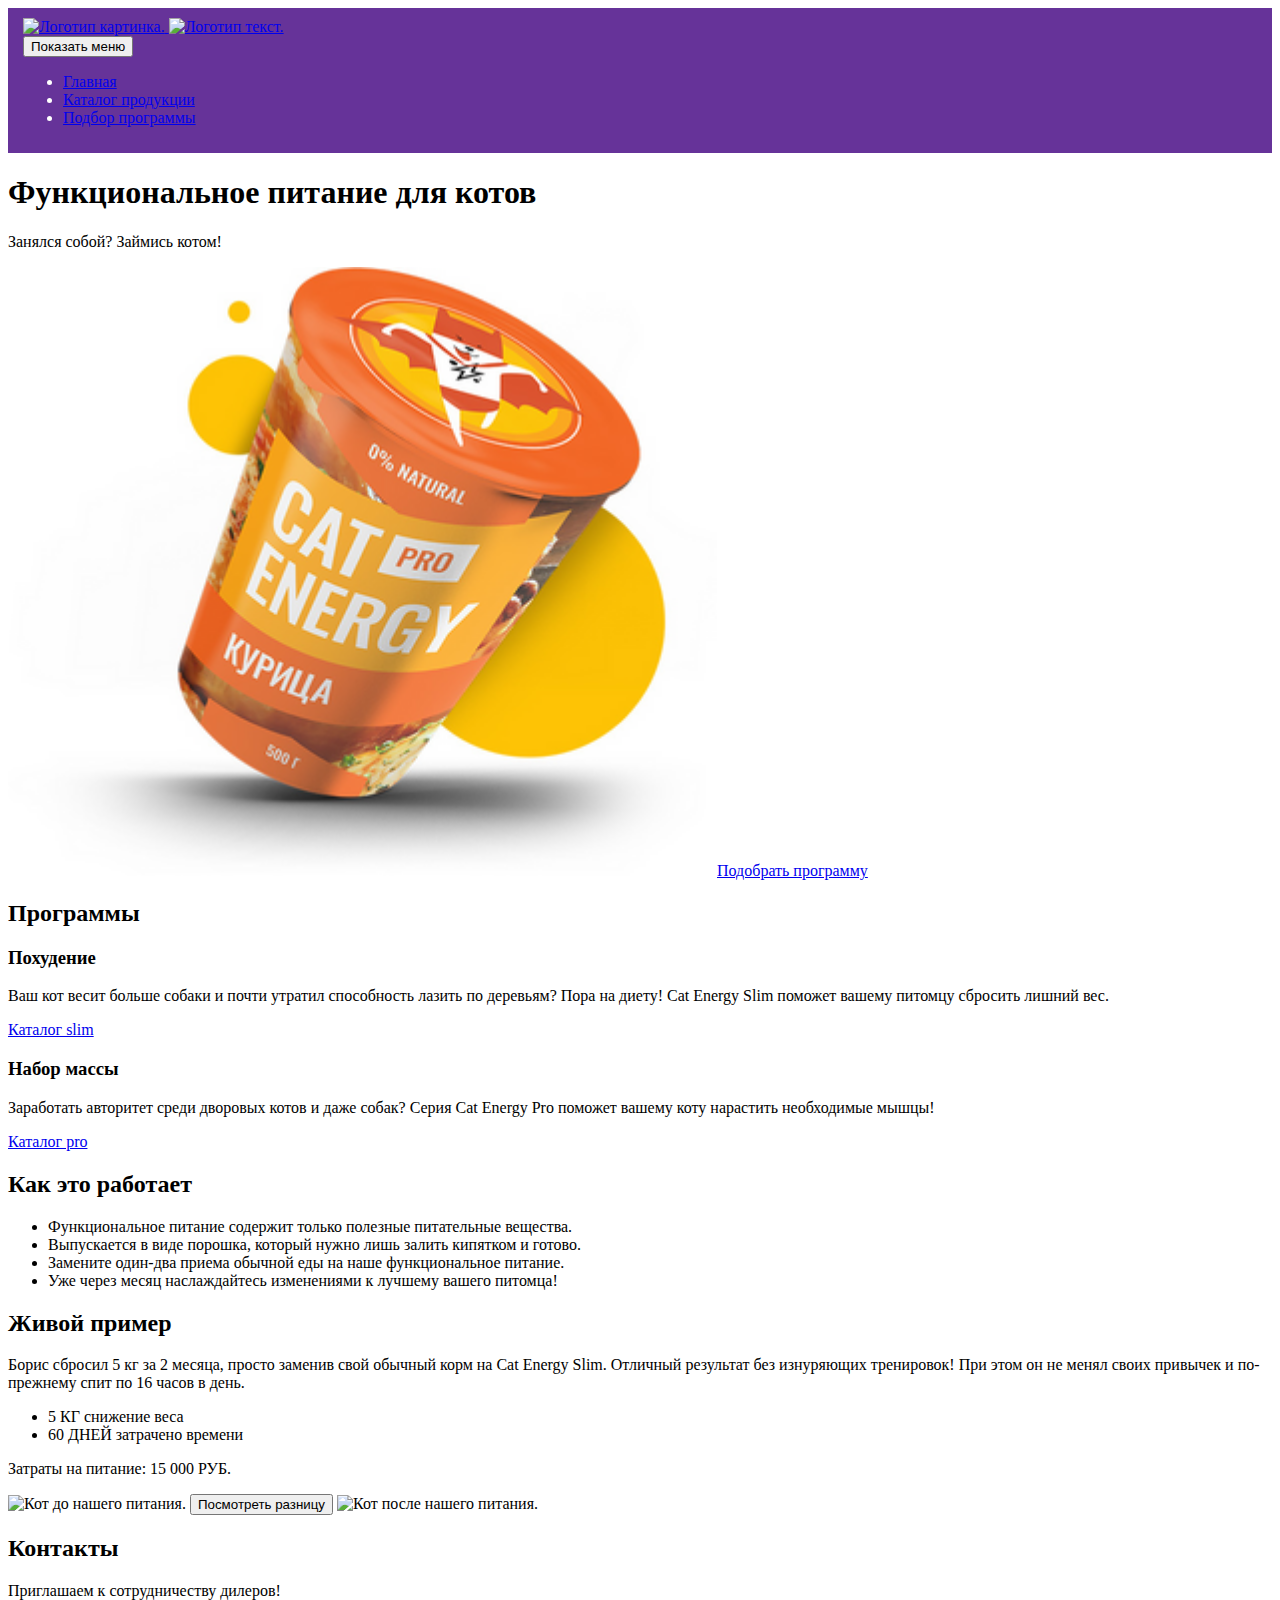
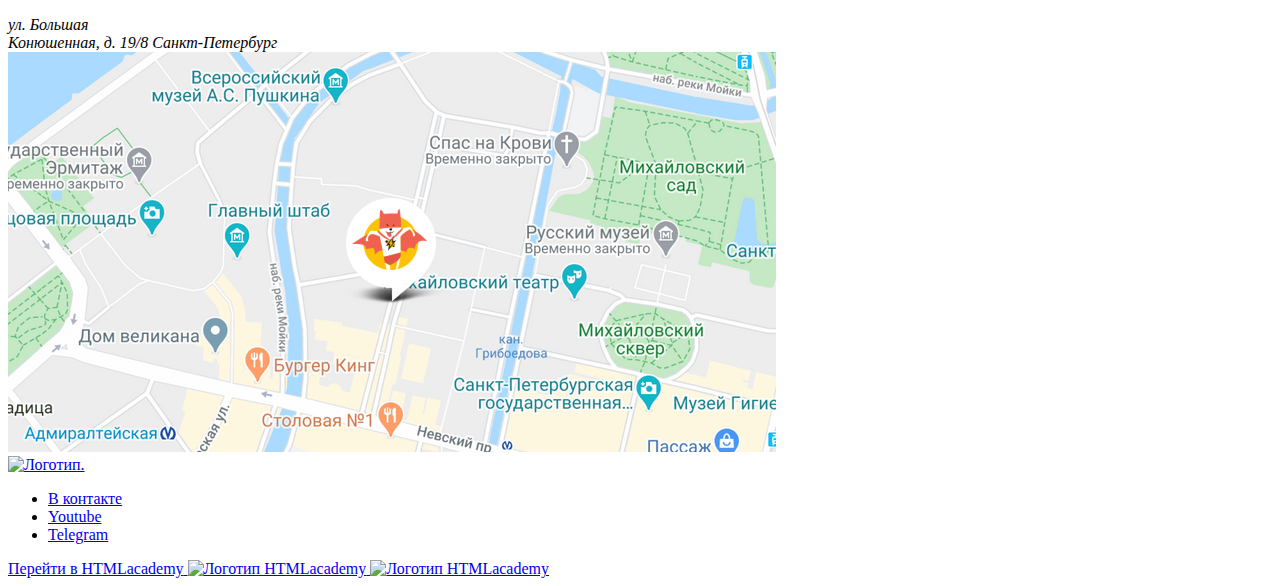
==== index.html @ 2aee8276 "Deploying to gh-pages from @ DudnikovDS/2536743-cat-energy-32@98c5874cc2cbfced25bd12821d49fc583303ec" ====
<!DOCTYPE html><html class="page" lang="ru"><head><meta charset="UTF-8"><title>CAT ENERGY</title><meta name="viewport" content="width=device-width,initial-scale=1"><link rel="stylesheet" href="styles/styles.css"><link rel="icon" href="favicon.ico"><link rel="icon" href="favicons/icon.svg" type="image/svg+xml"><link rel="apple-touch-icon" href="favicons/apple-icon-180x180.png"><link rel="manifest" href="manifest.webmanifest"><script src="scripts/index.js" defer="defer"></script></head><body class="page-body"><header class="header"><a class="header__logo logo" href="index.html"><img class="logo__picture" src="img.svg" alt="Логотип картинка." width="33" height="38"> <img class="logo__picture logo__picture--text" src="img.svg" alt="Логотип текст." width="101" height="18"></a><nav class="header__nav main-navigation"><button class="main-navigation__button" type="button"><span class="visually-hidden">Показать меню</span></button><ul class="main-navigation__list site-list site-list--hidden"><li class="site-list__item"><a class="site-list__link site-list__link--current" href="#" aria-current="page">Главная</a></li><li class="site-list__item"><a class="site-list__link" href="catalog.html">Каталог продукции</a></li><li class="site-list__item"><a class="site-list__link" href="#">Подбор программы</a></li></ul></nav></header><main class="main"><section class="hero"><h1 class="hero__title">Функциональное питание для котов</h1><p class="hero__slogan">Занялся собой? Займись котом!</p><picture><source media="(min-width: 1440px)" srcset="images/hero-fhoto-desktop@1x.png, images/hero-fhoto-desktop@2x.png 2x" width="552" height="499" type="image/png"><source media="(min-width: 768px)" srcset="images/hero-fhoto-tablet@1x.png, images/hero-fhoto-tablet@2x.png 2x" width="709" height="609" type="image/png"><img class="hero__picture" src="images/hero-fhoto-mobile@1x.png" alt="Банка еды для кота Cat energy PRO курица." width="280" height="270" srcset="images/hero-fhoto-mobile@2x.png 2x"></picture><a class="hero__button button button--primary" href="#">Подобрать программу</a></section><section class="programs"><h2 class="visually-hidden">Программы</h2><article class="programs__item programs__item--slim"><h3 class="programs__title">Похудение</h3><p class="programs__description">Ваш кот весит больше собаки и почти утратил способность лазить по деревьям? Пора на диету! Cat Energy Slim поможет вашему питомцу сбросить лишний вес.</p><a class="programs__link" href="#">Каталог slim</a></article><article class="programs__item programs__item--pro"><h3 class="programs__title">Набор массы</h3><p class="programs__description">Заработать авторитет среди дворовых котов и даже собак? Серия Cat Energy Pro поможет вашему коту нарастить необходимые мышцы!</p><a class="programs__link" href="#">Каталог pro</a></article></section><section class="works"><h2 class="works__title">Как это работает</h2><ul class="works__list"><li class="works__item works__item--leaf">Функциональное питание содержит только полезные питательные вещества.</li><li class="works__item works__item--drink">Выпускается в виде порошка, который нужно лишь залить кипятком и готово.</li><li class="works__item works__item--tableware">Замените один-два приема обычной еды на наше функциональное питание.</li><li class="works__item works__item--clock">Уже через месяц наслаждайтесь изменениями к лучшему вашего питомца!</li></ul></section><section class="example"><h2 class="example__title">Живой пример</h2><p class="example__description">Борис сбросил 5 кг за 2 месяца, просто заменив свой обычный корм на Cat Energy Slim. Отличный результат без изнуряющих тренировок! При этом он не менял своих привычек и по-прежнему спит по 16 часов в день.</p><ul class="example__stats"><li class="example__item example__item--decorated"><span class="example__meaning">5 КГ</span> <span class="example__parameter">снижение веса</span></li><li class="example__item example__item--decorated"><span class="example__meaning">60 ДНЕЙ</span> <span class="example__parameter">затрачено времени</span></li></ul><p class="example__cost"><span class="example__cost-parameter">Затраты на питание:</span> <span class="example__cost-meaning">15 000 РУБ.</span></p><div class="example__compare"><img class="example__image example__image--before" src="#" alt="Кот до нашего питания." width="280" height="256"> <button class="example__button" type="button"><span class="visually-hidden">Посмотреть разницу</span></button> <img class="example__image example__image--after" src="#" alt="Кот после нашего питания." width="280" height="256"></div></section><section class="contacts"><h2 class="visually-hidden">Контакты</h2><div class="contacts__wrapper"><p class="contacts__slogan">Приглашаем к сотрудничеству дилеров!</p><address class="contacts__address"><span class="contacts__address-name">ул. Большая<br>Конюшенная, д. 19/8</span> <span class="contacts__address-name">Санкт-Петербург</span></address></div><picture><source media="(min-width: 1440px)" srcset="images/location-desktop@1x.png, images/location-desktop@2x.png 2x" width="1440" height="400" type="image/png"><source media="(min-width: 768px)" srcset="images/location-tablet@1x.png, images/location-tablet@2x.png 2x" width="768" height="400" type="image/png"><img class="contacts__map" src="images/location-mobile@1x.png" alt="Место расположения на карте." width="320" height="362" srcset="images/location-mobile@2x.png 2x"></picture></section></main><footer class="footer"><a class="footer__logo logo" href="index.html"><img class="logo__picture logo__picture--text" src="img.svg" alt="Логотип." width="101" height="18"></a><ul class="footer__social-list social-list"><li class="social-list__item"><a class="social-list__link social-list__link--vk" href="#"><span class="visually-hidden">В контакте</span></a></li><li class="social-list__item"><a class="social-list__link social-list__link--youtube" href="#"><span class="visually-hidden">Youtube</span></a></li><li class="social-list__item"><a class="social-list__link social-list__link--tg" href="#"><span class="visually-hidden">Telegram</span></a></li></ul><a class="footer__htmlacademy-logo htmlacademy-logo" href="#"><span class="visually-hidden">Перейти в HTMLacademy</span> <img class="htmlacademy-logo__picture htmlacademy-logo__picture--text" src="#" alt="Логотип HTMLacademy" width="113" height="20"> <img class="htmlacademy-logo__picture" src="#" alt="Логотип HTMLacademy" width="27" height="34"></a></footer></body></html>
---- styles/styles.css ----
.header{color:#fff;background-color:#639;padding:10px 15px}
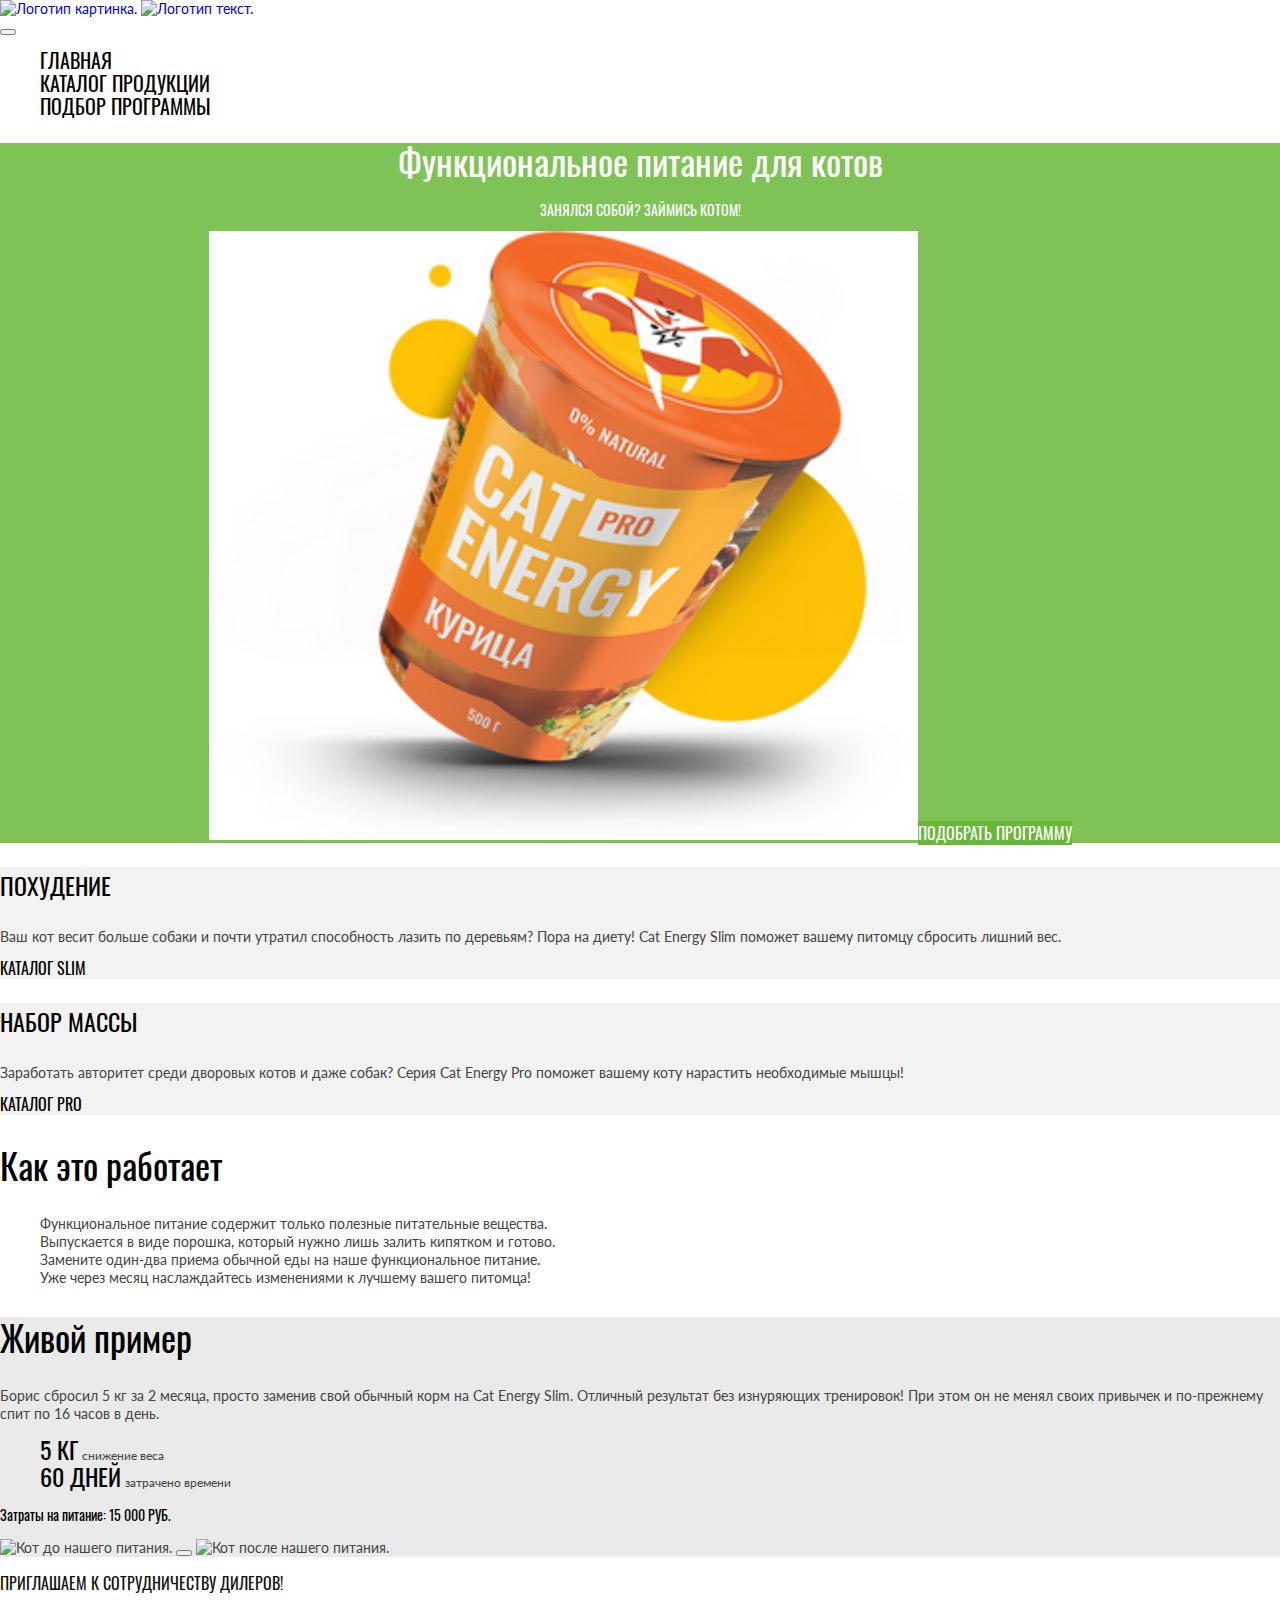
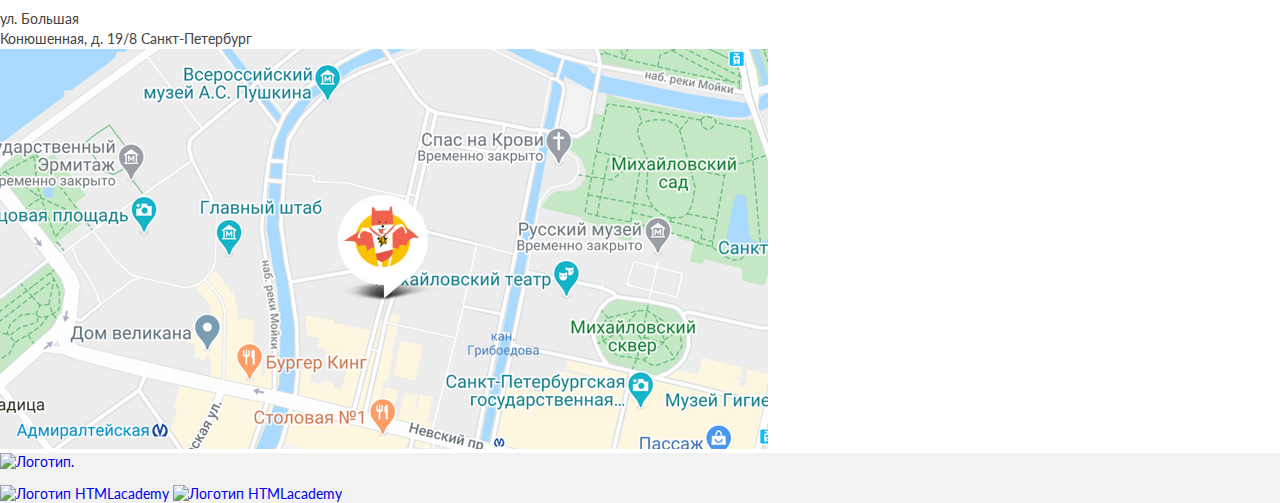
==== commit c9f3767a: "Deploying to gh-pages from @ DudnikovDS/2536743-cat-energy-32@f1debb08fa740b87ea577968887f97b79da20d" ====
--- a/index.html
+++ b/index.html
@@ -1 +1 @@
-<!DOCTYPE html><html class="page" lang="ru"><head><meta charset="UTF-8"><title>CAT ENERGY</title><meta name="viewport" content="width=device-width,initial-scale=1"><link rel="stylesheet" href="styles/styles.css"><link rel="icon" href="favicon.ico"><link rel="icon" href="favicons/icon.svg" type="image/svg+xml"><link rel="apple-touch-icon" href="favicons/apple-icon-180x180.png"><link rel="manifest" href="manifest.webmanifest"><script src="scripts/index.js" defer="defer"></script></head><body class="page-body"><header class="header"><a class="header__logo logo" href="index.html"><img class="logo__picture" src="img.svg" alt="Логотип картинка." width="33" height="38"> <img class="logo__picture logo__picture--text" src="img.svg" alt="Логотип текст." width="101" height="18"></a><nav class="header__nav main-navigation"><button class="main-navigation__button" type="button"><span class="visually-hidden">Показать меню</span></button><ul class="main-navigation__list site-list site-list--hidden"><li class="site-list__item"><a class="site-list__link site-list__link--current" href="#" aria-current="page">Главная</a></li><li class="site-list__item"><a class="site-list__link" href="catalog.html">Каталог продукции</a></li><li class="site-list__item"><a class="site-list__link" href="#">Подбор программы</a></li></ul></nav></header><main class="main"><section class="hero"><h1 class="hero__title">Функциональное питание для котов</h1><p class="hero__slogan">Занялся собой? Займись котом!</p><picture><source media="(min-width: 1440px)" srcset="images/hero-fhoto-desktop@1x.png, images/hero-fhoto-desktop@2x.png 2x" width="552" height="499" type="image/png"><source media="(min-width: 768px)" srcset="images/hero-fhoto-tablet@1x.png, images/hero-fhoto-tablet@2x.png 2x" width="709" height="609" type="image/png"><img class="hero__picture" src="images/hero-fhoto-mobile@1x.png" alt="Банка еды для кота Cat energy PRO курица." width="280" height="270" srcset="images/hero-fhoto-mobile@2x.png 2x"></picture><a class="hero__button button button--primary" href="#">Подобрать программу</a></section><section class="programs"><h2 class="visually-hidden">Программы</h2><article class="programs__item programs__item--slim"><h3 class="programs__title">Похудение</h3><p class="programs__description">Ваш кот весит больше собаки и почти утратил способность лазить по деревьям? Пора на диету! Cat Energy Slim поможет вашему питомцу сбросить лишний вес.</p><a class="programs__link" href="#">Каталог slim</a></article><article class="programs__item programs__item--pro"><h3 class="programs__title">Набор массы</h3><p class="programs__description">Заработать авторитет среди дворовых котов и даже собак? Серия Cat Energy Pro поможет вашему коту нарастить необходимые мышцы!</p><a class="programs__link" href="#">Каталог pro</a></article></section><section class="works"><h2 class="works__title">Как это работает</h2><ul class="works__list"><li class="works__item works__item--leaf">Функциональное питание содержит только полезные питательные вещества.</li><li class="works__item works__item--drink">Выпускается в виде порошка, который нужно лишь залить кипятком и готово.</li><li class="works__item works__item--tableware">Замените один-два приема обычной еды на наше функциональное питание.</li><li class="works__item works__item--clock">Уже через месяц наслаждайтесь изменениями к лучшему вашего питомца!</li></ul></section><section class="example"><h2 class="example__title">Живой пример</h2><p class="example__description">Борис сбросил 5 кг за 2 месяца, просто заменив свой обычный корм на Cat Energy Slim. Отличный результат без изнуряющих тренировок! При этом он не менял своих привычек и по-прежнему спит по 16 часов в день.</p><ul class="example__stats"><li class="example__item example__item--decorated"><span class="example__meaning">5 КГ</span> <span class="example__parameter">снижение веса</span></li><li class="example__item example__item--decorated"><span class="example__meaning">60 ДНЕЙ</span> <span class="example__parameter">затрачено времени</span></li></ul><p class="example__cost"><span class="example__cost-parameter">Затраты на питание:</span> <span class="example__cost-meaning">15 000 РУБ.</span></p><div class="example__compare"><img class="example__image example__image--before" src="#" alt="Кот до нашего питания." width="280" height="256"> <button class="example__button" type="button"><span class="visually-hidden">Посмотреть разницу</span></button> <img class="example__image example__image--after" src="#" alt="Кот после нашего питания." width="280" height="256"></div></section><section class="contacts"><h2 class="visually-hidden">Контакты</h2><div class="contacts__wrapper"><p class="contacts__slogan">Приглашаем к сотрудничеству дилеров!</p><address class="contacts__address"><span class="contacts__address-name">ул. Большая<br>Конюшенная, д. 19/8</span> <span class="contacts__address-name">Санкт-Петербург</span></address></div><picture><source media="(min-width: 1440px)" srcset="images/location-desktop@1x.png, images/location-desktop@2x.png 2x" width="1440" height="400" type="image/png"><source media="(min-width: 768px)" srcset="images/location-tablet@1x.png, images/location-tablet@2x.png 2x" width="768" height="400" type="image/png"><img class="contacts__map" src="images/location-mobile@1x.png" alt="Место расположения на карте." width="320" height="362" srcset="images/location-mobile@2x.png 2x"></picture></section></main><footer class="footer"><a class="footer__logo logo" href="index.html"><img class="logo__picture logo__picture--text" src="img.svg" alt="Логотип." width="101" height="18"></a><ul class="footer__social-list social-list"><li class="social-list__item"><a class="social-list__link social-list__link--vk" href="#"><span class="visually-hidden">В контакте</span></a></li><li class="social-list__item"><a class="social-list__link social-list__link--youtube" href="#"><span class="visually-hidden">Youtube</span></a></li><li class="social-list__item"><a class="social-list__link social-list__link--tg" href="#"><span class="visually-hidden">Telegram</span></a></li></ul><a class="footer__htmlacademy-logo htmlacademy-logo" href="#"><span class="visually-hidden">Перейти в HTMLacademy</span> <img class="htmlacademy-logo__picture htmlacademy-logo__picture--text" src="#" alt="Логотип HTMLacademy" width="113" height="20"> <img class="htmlacademy-logo__picture" src="#" alt="Логотип HTMLacademy" width="27" height="34"></a></footer></body></html>+<!DOCTYPE html><html class="page" lang="ru"><head><meta charset="UTF-8"><title>CAT ENERGY</title><meta name="viewport" content="width=device-width,initial-scale=1"><link rel="stylesheet" href="styles/styles.css"><link rel="icon" href="favicon.ico"><link rel="icon" href="favicons/icon.svg" type="image/svg+xml"><link rel="apple-touch-icon" href="favicons/apple-icon-180x180.png"><link rel="manifest" href="manifest.webmanifest"><script src="scripts/index.js" defer="defer"></script></head><body class="page-body"><header class="header"><a class="header__logo logo" href="index.html"><img class="logo__picture" src="img.svg" alt="Логотип картинка." width="33" height="38"> <img class="logo__picture logo__picture--text" src="img.svg" alt="Логотип текст." width="101" height="18"></a><nav class="header__nav main-navigation"><button class="main-navigation__button" type="button"><span class="visually-hidden">Показать меню</span></button><ul class="main-navigation__list site-list sit-list--hidden"><li class="site-list__item"><a class="site-list__link site-list__link--current" href="#" aria-current="page">Главная</a></li><li class="site-list__item"><a class="site-list__link" href="catalog.html">Каталог продукции</a></li><li class="site-list__item"><a class="site-list__link" href="#">Подбор программы</a></li></ul></nav></header><main class="main"><section class="hero"><h1 class="hero__title">Функциональное питание для котов</h1><p class="hero__slogan">Занялся собой? Займись котом!</p><picture><source media="(min-width: 1440px)" srcset="images/hero-fhoto-desktop@1x.png, images/hero-fhoto-desktop@2x.png 2x" width="552" height="499" type="image/png"><source media="(min-width: 768px)" srcset="images/hero-fhoto-tablet@1x.png, images/hero-fhoto-tablet@2x.png 2x" width="709" height="609" type="image/png"><img class="hero__picture" src="images/hero-fhoto-mobile@1x.png" alt="Банка еды для кота Cat energy PRO курица." width="280" height="270" srcset="images/hero-fhoto-mobile@2x.png 2x"></picture><a class="hero__button button button--primary" href="#">Подобрать программу</a></section><section class="programs"><h2 class="visually-hidden">Программы</h2><article class="programs__item programs__item--slim"><h3 class="programs__title">Похудение</h3><p class="programs__description">Ваш кот весит больше собаки и почти утратил способность лазить по деревьям? Пора на диету! Cat Energy Slim поможет вашему питомцу сбросить лишний вес.</p><a class="programs__link" href="#">Каталог slim</a></article><article class="programs__item programs__item--pro"><h3 class="programs__title">Набор массы</h3><p class="programs__description">Заработать авторитет среди дворовых котов и даже собак? Серия Cat Energy Pro поможет вашему коту нарастить необходимые мышцы!</p><a class="programs__link" href="#">Каталог pro</a></article></section><section class="works"><h2 class="works__title">Как это работает</h2><ul class="works__list"><li class="works__item works__item--leaf">Функциональное питание содержит только полезные питательные вещества.</li><li class="works__item works__item--drink">Выпускается в виде порошка, который нужно лишь залить кипятком и готово.</li><li class="works__item works__item--tableware">Замените один-два приема обычной еды на наше функциональное питание.</li><li class="works__item works__item--clock">Уже через месяц наслаждайтесь изменениями к лучшему вашего питомца!</li></ul></section><section class="example"><h2 class="example__title">Живой пример</h2><p class="example__description">Борис сбросил 5 кг за 2 месяца, просто заменив свой обычный корм на Cat Energy Slim. Отличный результат без изнуряющих тренировок! При этом он не менял своих привычек и по-прежнему спит по 16 часов в день.</p><ul class="example__stats"><li class="example__item example__item--decorated"><span class="example__meaning">5 КГ</span> <span class="example__parameter">снижение веса</span></li><li class="example__item example__item--decorated"><span class="example__meaning">60 ДНЕЙ</span> <span class="example__parameter">затрачено времени</span></li></ul><p class="example__cost"><span class="example__cost-parameter">Затраты на питание:</span> <span class="example__cost-meaning">15 000 РУБ.</span></p><div class="example__compare"><img class="example__image example__image--before" src="#" alt="Кот до нашего питания." width="280" height="256"> <button class="example__button" type="button"><span class="visually-hidden">Посмотреть разницу</span></button> <img class="example__image example__image--after" src="#" alt="Кот после нашего питания." width="280" height="256"></div></section><section class="contacts"><h2 class="visually-hidden">Контакты</h2><div class="contacts__wrapper"><p class="contacts__slogan">Приглашаем к сотрудничеству дилеров!</p><address class="contacts__address"><span class="contacts__address-name">ул. Большая<br>Конюшенная, д. 19/8</span> <span class="contacts__address-name">Санкт-Петербург</span></address></div><picture><source media="(min-width: 1440px)" srcset="images/location-desktop@1x.png, images/location-desktop@2x.png 2x" width="1440" height="400" type="image/png"><source media="(min-width: 768px)" srcset="images/location-tablet@1x.png, images/location-tablet@2x.png 2x" width="768" height="400" type="image/png"><img class="contacts__map" src="images/location-mobile@1x.png" alt="Место расположения на карте." width="320" height="362" srcset="images/location-mobile@2x.png 2x"></picture></section></main><footer class="footer"><a class="footer__logo logo" href="index.html"><img class="logo__picture logo__picture--text" src="img.svg" alt="Логотип." width="101" height="18"></a><ul class="footer__social-list social-list"><li class="social-list__item"><a class="social-list__link social-list__link--vk" href="#"><span class="visually-hidden">В контакте</span></a></li><li class="social-list__item"><a class="social-list__link social-list__link--youtube" href="#"><span class="visually-hidden">Youtube</span></a></li><li class="social-list__item"><a class="social-list__link social-list__link--tg" href="#"><span class="visually-hidden">Telegram</span></a></li></ul><a class="footer__htmlacademy-logo htmlacademy-logo" href="#"><span class="visually-hidden">Перейти в HTMLacademy</span> <img class="htmlacademy-logo__picture htmlacademy-logo__picture--text" src="#" alt="Логотип HTMLacademy" width="113" height="20"> <img class="htmlacademy-logo__picture" src="#" alt="Логотип HTMLacademy" width="27" height="34"></a></footer></body></html>--- a/styles/styles.css
+++ b/styles/styles.css
@@ -1 +1 @@
-.header{color:#fff;background-color:#639;padding:10px 15px}+@font-face{font-family:Oswald;src:url(../fonts/oswald/oswaldregular.woff2)format("woff2");font-weight:400;font-style:normal;font-display:swap}@font-face{font-family:Lato;src:url(../fonts/lato/Lato-Regular.woff2)format("woff2");font-weight:400;font-style:normal;font-display:swap}*,:before,:after{box-sizing:border-box}body{color:#444;margin:0;font-family:Lato,Arial,sans-serif;font-size:14px;line-height:18px}img{object-fit:contain;max-width:100%;height:auto}a{text-decoration:none}.visually-hidden{clip:rect(0 0 0 0);border:0;width:1px;height:1px;margin:-1px;padding:0;position:absolute;overflow:hidden}.button{color:#fff;text-align:center;text-transform:uppercase;background-color:#68b738;border:none;font-family:Oswald,Arial,sans-serif;font-size:16px;line-height:20px}.button--secondary{color:#444;background-color:#f2f2f2}.site-list{list-style-type:none}.site-list__link{color:#000;text-transform:uppercase;font-family:Oswald,Arial,sans-serif;font-size:20px;line-height:20px}.site-list--hidden{display:none}.hero{color:#fff;text-align:center;background-color:#68b738d9;font-family:Oswald,Arial,sans-serif}.hero__title{font-size:36px;font-weight:400;line-height:36px}.hero__slogan{text-transform:uppercase;font-size:14px;line-height:14px}.programs__item{background-color:#f2f2f2}.programs__title{color:#000;text-transform:uppercase;font-family:Oswald,Arial,sans-serif;font-size:24px;font-weight:400;line-height:37px}.programs__link{color:#000;text-transform:uppercase;font-family:Oswald,Arial,sans-serif;font-size:16px;line-height:16px}.works__list{list-style-type:none}.works__title{color:#000;font-family:Oswald,Arial,sans-serif;font-size:36px;font-weight:400;line-height:40px}.example{background-color:#eaeaea}.example__stats{list-style-type:none}.example__title{color:#000;font-family:Oswald,Arial,sans-serif;font-size:36px;font-weight:400;line-height:40px}.example__meaning{color:#000;font-family:Oswald,Arial,sans-serif;font-size:24px;line-height:24px}.example__parameter{font-size:12px;line-height:12px}.example__cost{color:#000;font-family:Oswald,Arial,sans-serif;font-size:14px;line-height:20px}.contacts__slogan{color:#111;text-transform:uppercase;font-family:Oswald,Arial,sans-serif;font-size:16px;line-height:20px}.contacts__address{font-style:normal;line-height:20px}.footer{background-color:#f2f2f2}.social-list{list-style-type:none}.catalog-title{color:#000;font-family:Oswald,Arial,sans-serif;font-size:36px;font-weight:400;line-height:36px}.catalog__list{list-style-type:none}.catalog-item__title{color:#222;text-transform:uppercase;font-family:Oswald,Arial,sans-serif;font-size:16px;font-weight:400;line-height:20px}.catalog-item__properties{font-size:12px;line-height:16px;list-style-type:none}.catalog-item__more-description{font-size:12px;line-height:16px}.catalog-add__title{color:#000;font-family:Oswald,Arial,sans-serif;font-size:24px;font-weight:400;line-height:24px}.catalog-add__list{list-style-type:none}.catalog-add-item__title{color:#222;text-transform:uppercase;font-family:Oswald,Arial,sans-serif;font-size:16px;font-weight:400;line-height:16px}.catalog-add-item__description{line-height:14px}.promo{background-color:#68b738d9}.promo__description{color:#fff;font-size:16px;line-height:20px}.subscribe__title{color:#000;font-family:Oswald,Arial,sans-serif;font-size:24px;font-weight:400;line-height:24px}.subscribe__slogan{color:#000;font-family:Oswald,Arial,sans-serif;font-size:16px;line-height:24px}.subscribe-form__email{color:#000;text-transform:uppercase;font-family:Oswald,Arial,sans-serif;font-size:20px;line-height:30px}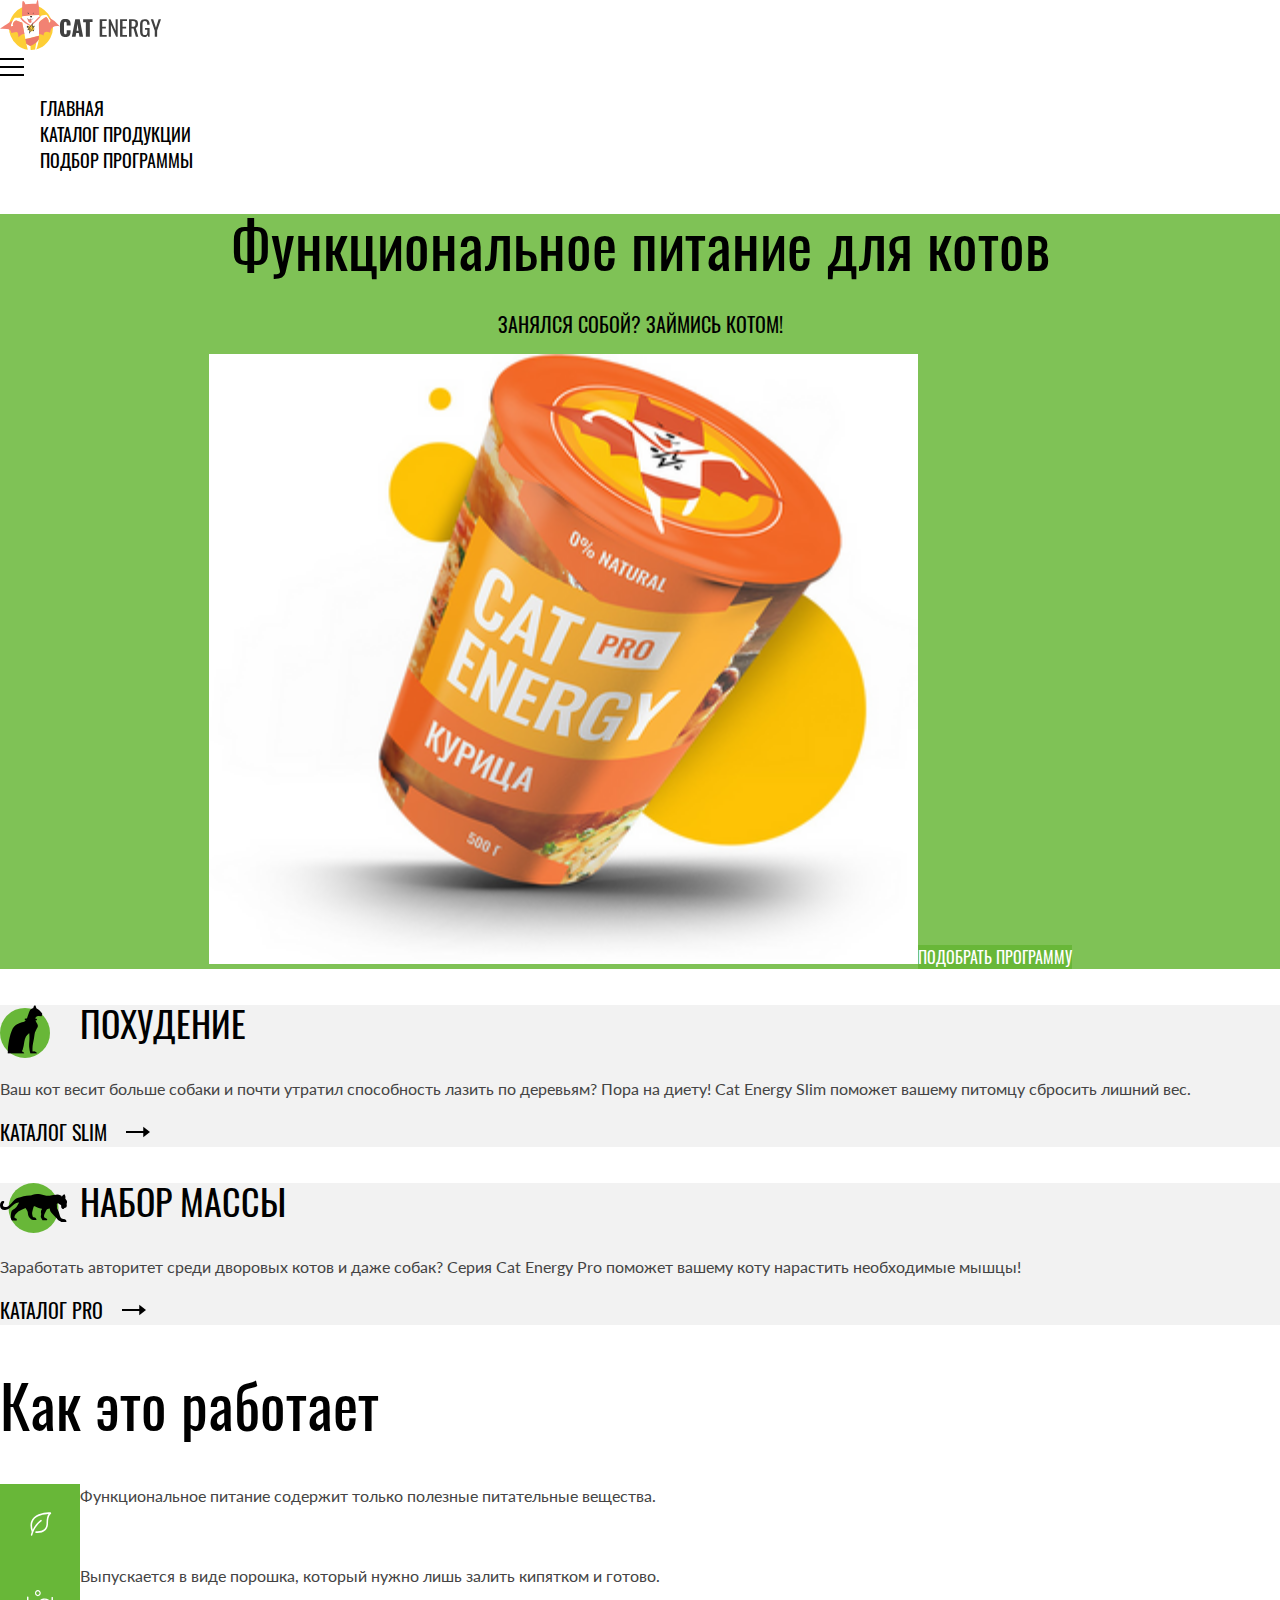
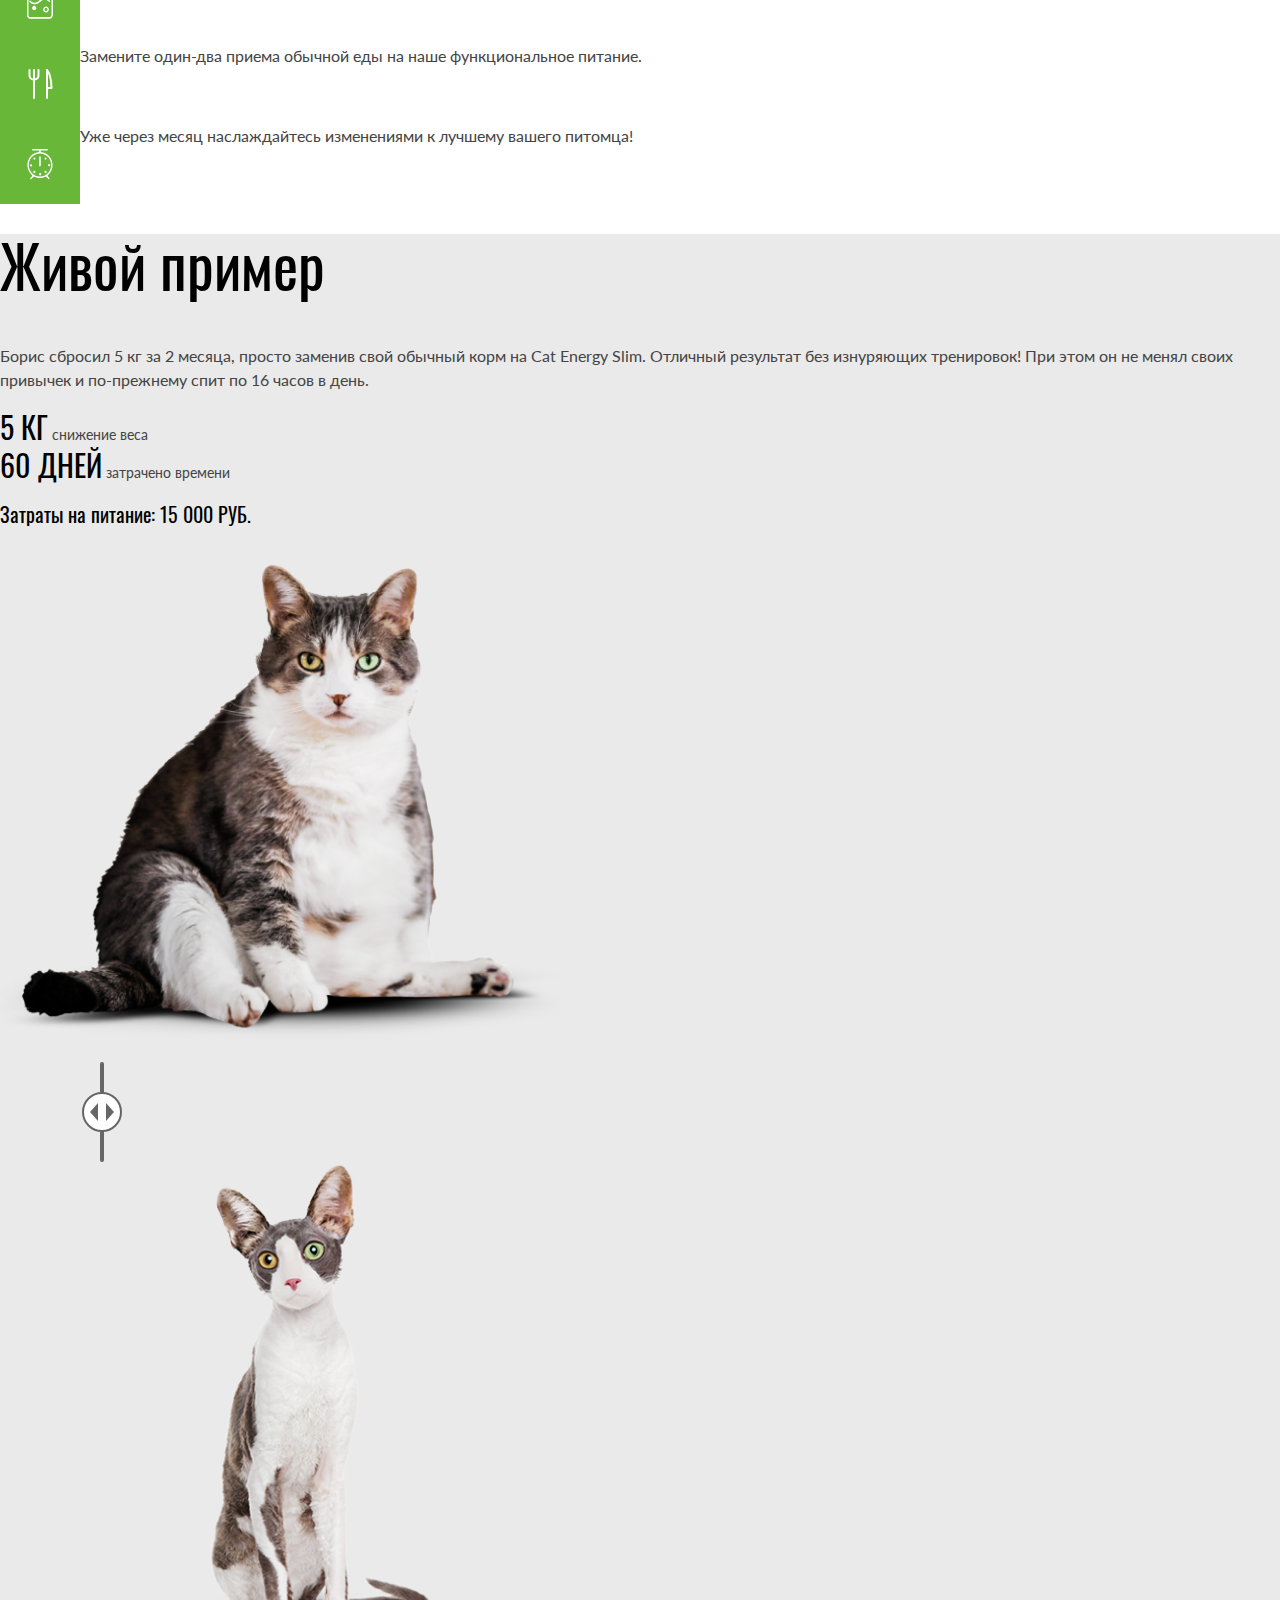
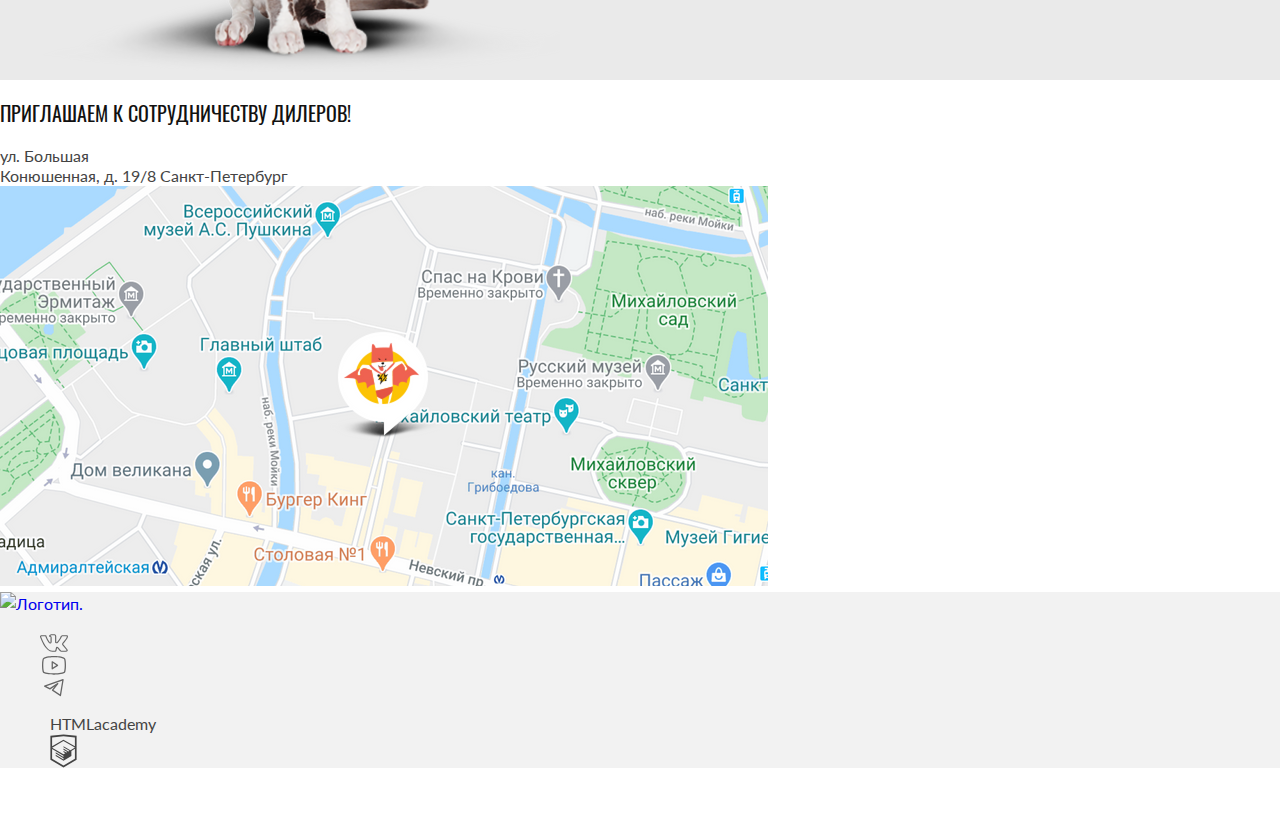
==== commit f39f20f6: "Deploying to gh-pages from @ DudnikovDS/2536743-cat-energy-32@5a6e3876820c52c823729db6afa52fe246a033" ====
--- a/index.html
+++ b/index.html
@@ -1 +1,5 @@
-<!DOCTYPE html><html class="page" lang="ru"><head><meta charset="UTF-8"><title>CAT ENERGY</title><meta name="viewport" content="width=device-width,initial-scale=1"><link rel="stylesheet" href="styles/styles.css"><link rel="icon" href="favicon.ico"><link rel="icon" href="favicons/icon.svg" type="image/svg+xml"><link rel="apple-touch-icon" href="favicons/apple-icon-180x180.png"><link rel="manifest" href="manifest.webmanifest"><script src="scripts/index.js" defer="defer"></script></head><body class="page-body"><header class="header"><a class="header__logo logo" href="index.html"><img class="logo__picture" src="img.svg" alt="Логотип картинка." width="33" height="38"> <img class="logo__picture logo__picture--text" src="img.svg" alt="Логотип текст." width="101" height="18"></a><nav class="header__nav main-navigation"><button class="main-navigation__button" type="button"><span class="visually-hidden">Показать меню</span></button><ul class="main-navigation__list site-list sit-list--hidden"><li class="site-list__item"><a class="site-list__link site-list__link--current" href="#" aria-current="page">Главная</a></li><li class="site-list__item"><a class="site-list__link" href="catalog.html">Каталог продукции</a></li><li class="site-list__item"><a class="site-list__link" href="#">Подбор программы</a></li></ul></nav></header><main class="main"><section class="hero"><h1 class="hero__title">Функциональное питание для котов</h1><p class="hero__slogan">Занялся собой? Займись котом!</p><picture><source media="(min-width: 1440px)" srcset="images/hero-fhoto-desktop@1x.png, images/hero-fhoto-desktop@2x.png 2x" width="552" height="499" type="image/png"><source media="(min-width: 768px)" srcset="images/hero-fhoto-tablet@1x.png, images/hero-fhoto-tablet@2x.png 2x" width="709" height="609" type="image/png"><img class="hero__picture" src="images/hero-fhoto-mobile@1x.png" alt="Банка еды для кота Cat energy PRO курица." width="280" height="270" srcset="images/hero-fhoto-mobile@2x.png 2x"></picture><a class="hero__button button button--primary" href="#">Подобрать программу</a></section><section class="programs"><h2 class="visually-hidden">Программы</h2><article class="programs__item programs__item--slim"><h3 class="programs__title">Похудение</h3><p class="programs__description">Ваш кот весит больше собаки и почти утратил способность лазить по деревьям? Пора на диету! Cat Energy Slim поможет вашему питомцу сбросить лишний вес.</p><a class="programs__link" href="#">Каталог slim</a></article><article class="programs__item programs__item--pro"><h3 class="programs__title">Набор массы</h3><p class="programs__description">Заработать авторитет среди дворовых котов и даже собак? Серия Cat Energy Pro поможет вашему коту нарастить необходимые мышцы!</p><a class="programs__link" href="#">Каталог pro</a></article></section><section class="works"><h2 class="works__title">Как это работает</h2><ul class="works__list"><li class="works__item works__item--leaf">Функциональное питание содержит только полезные питательные вещества.</li><li class="works__item works__item--drink">Выпускается в виде порошка, который нужно лишь залить кипятком и готово.</li><li class="works__item works__item--tableware">Замените один-два приема обычной еды на наше функциональное питание.</li><li class="works__item works__item--clock">Уже через месяц наслаждайтесь изменениями к лучшему вашего питомца!</li></ul></section><section class="example"><h2 class="example__title">Живой пример</h2><p class="example__description">Борис сбросил 5 кг за 2 месяца, просто заменив свой обычный корм на Cat Energy Slim. Отличный результат без изнуряющих тренировок! При этом он не менял своих привычек и по-прежнему спит по 16 часов в день.</p><ul class="example__stats"><li class="example__item example__item--decorated"><span class="example__meaning">5 КГ</span> <span class="example__parameter">снижение веса</span></li><li class="example__item example__item--decorated"><span class="example__meaning">60 ДНЕЙ</span> <span class="example__parameter">затрачено времени</span></li></ul><p class="example__cost"><span class="example__cost-parameter">Затраты на питание:</span> <span class="example__cost-meaning">15 000 РУБ.</span></p><div class="example__compare"><img class="example__image example__image--before" src="#" alt="Кот до нашего питания." width="280" height="256"> <button class="example__button" type="button"><span class="visually-hidden">Посмотреть разницу</span></button> <img class="example__image example__image--after" src="#" alt="Кот после нашего питания." width="280" height="256"></div></section><section class="contacts"><h2 class="visually-hidden">Контакты</h2><div class="contacts__wrapper"><p class="contacts__slogan">Приглашаем к сотрудничеству дилеров!</p><address class="contacts__address"><span class="contacts__address-name">ул. Большая<br>Конюшенная, д. 19/8</span> <span class="contacts__address-name">Санкт-Петербург</span></address></div><picture><source media="(min-width: 1440px)" srcset="images/location-desktop@1x.png, images/location-desktop@2x.png 2x" width="1440" height="400" type="image/png"><source media="(min-width: 768px)" srcset="images/location-tablet@1x.png, images/location-tablet@2x.png 2x" width="768" height="400" type="image/png"><img class="contacts__map" src="images/location-mobile@1x.png" alt="Место расположения на карте." width="320" height="362" srcset="images/location-mobile@2x.png 2x"></picture></section></main><footer class="footer"><a class="footer__logo logo" href="index.html"><img class="logo__picture logo__picture--text" src="img.svg" alt="Логотип." width="101" height="18"></a><ul class="footer__social-list social-list"><li class="social-list__item"><a class="social-list__link social-list__link--vk" href="#"><span class="visually-hidden">В контакте</span></a></li><li class="social-list__item"><a class="social-list__link social-list__link--youtube" href="#"><span class="visually-hidden">Youtube</span></a></li><li class="social-list__item"><a class="social-list__link social-list__link--tg" href="#"><span class="visually-hidden">Telegram</span></a></li></ul><a class="footer__htmlacademy-logo htmlacademy-logo" href="#"><span class="visually-hidden">Перейти в HTMLacademy</span> <img class="htmlacademy-logo__picture htmlacademy-logo__picture--text" src="#" alt="Логотип HTMLacademy" width="113" height="20"> <img class="htmlacademy-logo__picture" src="#" alt="Логотип HTMLacademy" width="27" height="34"></a></footer></body></html>+<!DOCTYPE html><html class="page" lang="ru"><head><meta charset="UTF-8"><title>CAT ENERGY</title><meta name="viewport" content="width=device-width,initial-scale=1"><link rel="stylesheet" href="styles/styles.css"><link rel="icon" href="favicon.ico"><link rel="icon" href="favicons/icon.svg" type="image/svg+xml"><link rel="apple-touch-icon" href="favicons/apple-icon-180x180.png"><link rel="manifest" href="manifest.webmanifest"><script src="scripts/index.js" defer="defer"></script></head><body class="page-body"><header class="header"><a class="header__logo logo" href="index.html"><picture><source media="(min-width: 1440px)" srcset="images/logo-desktop.svg" width="70" height="59" type="image/svg+xml"><source media="(min-width: 768px)" srcset="images/logo-tablet.svg" width="60" height="50" type="image/svg+xml"><img class="logo__picture" src="images/logo-mobile.svg" alt="Логотип картинка." width="33" height="38"></picture><img class="logo__picture logo__picture--text" src="images/logo-text.svg" alt="Логотип текст." width="101" height="18"></a><nav class="header__nav main-navigation"><!-- класс main-navigation__button--close меняет фон кнопки на "крестик", main-navigation__button--hidden скрывает кнопку --> <button class="main-navigation__button" type="button"><span class="visually-hidden">Показать меню</span></button><!-- класс site-list--hidden скрывает меню --><ul class="main-navigation__list site-list"><li class="site-list__item"><a class="site-list__link site-list__link--current" href="#" aria-current="page">Главная</a></li><li class="site-list__item"><a class="site-list__link" href="catalog.html">Каталог продукции</a></li><li class="site-list__item"><a class="site-list__link" href="#">Подбор программы</a></li></ul></nav></header><main class="main"><section class="hero"><h1 class="hero__title">Функциональное питание для котов</h1><p class="hero__slogan">Занялся собой? Займись котом!</p><picture><source media="(min-width: 1440px)" srcset="images/hero-fhoto-desktop@1x.png, images/hero-fhoto-desktop@2x.png 2x" width="552" height="499" type="image/png"><source media="(min-width: 768px)" srcset="images/hero-fhoto-tablet@1x.png, images/hero-fhoto-tablet@2x.png 2x" width="709" height="609" type="image/png"><img class="hero__picture" src="images/hero-fhoto-mobile@1x.png" alt="Банка еды для кота Cat energy PRO курица." width="280" height="270" srcset="images/hero-fhoto-mobile@2x.png 2x"></picture><a class="hero__button button button--primary" href="#">Подобрать программу</a></section><section class="programs"><h2 class="visually-hidden">Программы</h2><article class="programs__item programs__item--slim"><h3 class="programs__title">Похудение</h3><p class="programs__description">Ваш кот весит больше собаки и почти утратил способность лазить по деревьям? Пора на диету! Cat Energy Slim поможет вашему питомцу сбросить лишний вес.</p><a class="programs__link" href="#">Каталог slim</a></article><article class="programs__item programs__item--pro"><h3 class="programs__title">Набор массы</h3><p class="programs__description">Заработать авторитет среди дворовых котов и даже собак? Серия Cat Energy Pro поможет вашему коту нарастить необходимые мышцы!</p><a class="programs__link" href="#">Каталог pro</a></article></section><section class="works"><h2 class="works__title">Как это работает</h2><ul class="works__list"><li class="works__item works__item--leaf">Функциональное питание содержит только полезные питательные вещества.</li><li class="works__item works__item--drink">Выпускается в виде порошка, который нужно лишь залить кипятком и готово.</li><li class="works__item works__item--tableware">Замените один-два приема обычной еды на наше функциональное питание.</li><li class="works__item works__item--clock">Уже через месяц наслаждайтесь изменениями к лучшему вашего питомца!</li></ul></section><section class="example"><h2 class="example__title">Живой пример</h2><p class="example__description">Борис сбросил 5 кг за 2 месяца, просто заменив свой обычный корм на Cat Energy Slim. Отличный результат без изнуряющих тренировок! При этом он не менял своих привычек и по-прежнему спит по 16 часов в день.</p><ul class="example__stats"><li class="example__item example__item--decorated"><span class="example__meaning">5 КГ</span> <span class="example__parameter">снижение веса</span></li><li class="example__item example__item--decorated"><span class="example__meaning">60 ДНЕЙ</span> <span class="example__parameter">затрачено времени</span></li></ul><p class="example__cost"><span class="example__cost-parameter">Затраты на питание:</span> <span class="example__cost-meaning">15 000 РУБ.</span></p><div class="example__compare"><picture><source media="(min-width: 768px)" srcset="images/cat-before-tablet@1x.png, images/cat-before-tablet@2x.png 2x" width="560" height="512" type="image/png"><img class="example__image example__image--before" src="images/cat-before-mobile@1x.png" alt="Кот до нашего питания." width="280" height="256" srcset="images/cat-before-mobile@2x.png 2x"></picture><button class="example__button" type="button"><span class="visually-hidden">Посмотреть разницу</span><!-- <svg class="example__button-arrows" viewBox="0 0 40 40" width="40" height="40" fill="none" xmlns="http://www.w3.org/2000/svg">
+            <rect x="1" y="1" width="38" height="38" rx="19" fill="#ffffff" />
+            <rect x="1" y="1" width="38" height="38" rx="19" stroke="#666666" stroke-width="2" />
+            <path d="m16 11-8 9 8 9v-18Zm16 9-8-9v18l8-9Z" fill="#666666" />
+          </svg> --></button><picture><source media="(min-width: 768px)" srcset="images/cat-after-tablet@1x.png, images/cat-after-tablet@2x.png 2x" width="560" height="512" type="image/png"><img class="example__image example__image--after" src="images/cat-after-mobile@1x.png" alt="Кот после нашего питания." width="280" height="256" srcset="images/cat-after-mobile@2x.png 2x"></picture></div></section><section class="contacts"><h2 class="visually-hidden">Контакты</h2><div class="contacts__wrapper"><p class="contacts__slogan">Приглашаем к сотрудничеству дилеров!</p><address class="contacts__address"><span class="contacts__address-name">ул. Большая<br>Конюшенная, д. 19/8</span> <span class="contacts__address-name">Санкт-Петербург</span></address></div><picture><source media="(min-width: 1440px)" srcset="images/location-desktop@1x.png, images/location-desktop@2x.png 2x" width="1440" height="400" type="image/png"><source media="(min-width: 768px)" srcset="images/location-tablet@1x.png, images/location-tablet@2x.png 2x" width="768" height="400" type="image/png"><img class="contacts__map" src="images/location-mobile@1x.png" alt="Место расположения на карте." width="320" height="362" srcset="images/location-mobile@2x.png 2x"></picture></section></main><footer class="footer"><a class="footer__logo logo" href="index.html"><img class="logo__picture logo__picture--text" src="img.svg" alt="Логотип." width="101" height="18"></a><ul class="footer__social-list social-list"><li class="social-list__item"><a class="social-list__link social-list__link--vk" href="#"><span class="visually-hidden">В контакте</span></a></li><li class="social-list__item"><a class="social-list__link social-list__link--youtube" href="#"><span class="visually-hidden">Youtube</span></a></li><li class="social-list__item"><a class="social-list__link social-list__link--tg" href="#"><span class="visually-hidden">Telegram</span></a></li></ul><a class="footer__htmlacademy-logo htmlacademy-logo" href="#"><span class="htmlacademy-logo__text">HTMLacademy</span> <span class="htmlacademy-logo__picture"></span></a></footer></body></html>--- a/styles/styles.css
+++ b/styles/styles.css
@@ -1 +1 @@
-@font-face{font-family:Oswald;src:url(../fonts/oswald/oswaldregular.woff2)format("woff2");font-weight:400;font-style:normal;font-display:swap}@font-face{font-family:Lato;src:url(../fonts/lato/Lato-Regular.woff2)format("woff2");font-weight:400;font-style:normal;font-display:swap}*,:before,:after{box-sizing:border-box}body{color:#444;margin:0;font-family:Lato,Arial,sans-serif;font-size:14px;line-height:18px}img{object-fit:contain;max-width:100%;height:auto}a{text-decoration:none}.visually-hidden{clip:rect(0 0 0 0);border:0;width:1px;height:1px;margin:-1px;padding:0;position:absolute;overflow:hidden}.button{color:#fff;text-align:center;text-transform:uppercase;background-color:#68b738;border:none;font-family:Oswald,Arial,sans-serif;font-size:16px;line-height:20px}.button--secondary{color:#444;background-color:#f2f2f2}.site-list{list-style-type:none}.site-list__link{color:#000;text-transform:uppercase;font-family:Oswald,Arial,sans-serif;font-size:20px;line-height:20px}.site-list--hidden{display:none}.hero{color:#fff;text-align:center;background-color:#68b738d9;font-family:Oswald,Arial,sans-serif}.hero__title{font-size:36px;font-weight:400;line-height:36px}.hero__slogan{text-transform:uppercase;font-size:14px;line-height:14px}.programs__item{background-color:#f2f2f2}.programs__title{color:#000;text-transform:uppercase;font-family:Oswald,Arial,sans-serif;font-size:24px;font-weight:400;line-height:37px}.programs__link{color:#000;text-transform:uppercase;font-family:Oswald,Arial,sans-serif;font-size:16px;line-height:16px}.works__list{list-style-type:none}.works__title{color:#000;font-family:Oswald,Arial,sans-serif;font-size:36px;font-weight:400;line-height:40px}.example{background-color:#eaeaea}.example__stats{list-style-type:none}.example__title{color:#000;font-family:Oswald,Arial,sans-serif;font-size:36px;font-weight:400;line-height:40px}.example__meaning{color:#000;font-family:Oswald,Arial,sans-serif;font-size:24px;line-height:24px}.example__parameter{font-size:12px;line-height:12px}.example__cost{color:#000;font-family:Oswald,Arial,sans-serif;font-size:14px;line-height:20px}.contacts__slogan{color:#111;text-transform:uppercase;font-family:Oswald,Arial,sans-serif;font-size:16px;line-height:20px}.contacts__address{font-style:normal;line-height:20px}.footer{background-color:#f2f2f2}.social-list{list-style-type:none}.catalog-title{color:#000;font-family:Oswald,Arial,sans-serif;font-size:36px;font-weight:400;line-height:36px}.catalog__list{list-style-type:none}.catalog-item__title{color:#222;text-transform:uppercase;font-family:Oswald,Arial,sans-serif;font-size:16px;font-weight:400;line-height:20px}.catalog-item__properties{font-size:12px;line-height:16px;list-style-type:none}.catalog-item__more-description{font-size:12px;line-height:16px}.catalog-add__title{color:#000;font-family:Oswald,Arial,sans-serif;font-size:24px;font-weight:400;line-height:24px}.catalog-add__list{list-style-type:none}.catalog-add-item__title{color:#222;text-transform:uppercase;font-family:Oswald,Arial,sans-serif;font-size:16px;font-weight:400;line-height:16px}.catalog-add-item__description{line-height:14px}.promo{background-color:#68b738d9}.promo__description{color:#fff;font-size:16px;line-height:20px}.subscribe__title{color:#000;font-family:Oswald,Arial,sans-serif;font-size:24px;font-weight:400;line-height:24px}.subscribe__slogan{color:#000;font-family:Oswald,Arial,sans-serif;font-size:16px;line-height:24px}.subscribe-form__email{color:#000;text-transform:uppercase;font-family:Oswald,Arial,sans-serif;font-size:20px;line-height:30px}+@font-face{font-family:Oswald;src:url(../fonts/oswald/oswaldregular.woff2)format("woff2");font-weight:400;font-style:normal;font-display:swap}@font-face{font-family:Lato;src:url(../fonts/lato/Lato-Regular.woff2)format("woff2");font-weight:400;font-style:normal;font-display:swap}*,:before,:after{box-sizing:border-box}body{color:#444;margin:0;font-family:Lato,Arial,sans-serif;font-size:14px;line-height:18px}@media (width>=768px){body{font-size:16px;line-height:24px}}img{object-fit:contain;max-width:100%;height:auto}a{text-decoration:none}.visually-hidden{clip:rect(0 0 0 0);border:0;width:1px;height:1px;margin:-1px;padding:0;position:absolute;overflow:hidden}.button{color:#fff;text-align:center;text-transform:uppercase;background-color:#68b738;border:none;font-family:Oswald,Arial,sans-serif;font-size:16px;line-height:20px}.button--secondary{color:#444;background-color:#f2f2f2}.header__logo:hover{opacity:.8}.header__logo:active{opacity:.6}.header__logo:focus-visible{opacity:.8}.logo{display:flex}.main-navigation__button{cursor:pointer;background-color:#0000;background-image:url(../icons/stack.svg#button-open-menu);border:none;width:24px;height:24px;display:block}.main-navigation__button:hover{opacity:.6}.main-navigation__button:active{opacity:.3}.main-navigation__button:focus-visible{opacity:.6}.main-navigation__button--close{background-image:url(../icons/stack.svg#button-close);width:18px;height:18px}.main-navigation__button--hidden{display:none}.site-list{list-style-type:none}.site-list__link{color:#000;text-transform:uppercase;font-family:Oswald,Arial,sans-serif;font-size:20px;line-height:20px}@media (width>=1440px){.site-list__link{color:#fff;font-size:20px;line-height:30px}}@media (width>=768px){.site-list__link{font-size:18px;line-height:24px}}.site-list__link:hover{opacity:.6}.site-list__link:active{opacity:.3}.site-list__link:focus-visible{opacity:.6}.site-list--hidden{display:none}.hero{color:#fff;text-align:center;background-color:#68b738d9;font-family:Oswald,Arial,sans-serif}.hero__title{font-size:36px;font-weight:400;line-height:36px}@media (width>=768px){.hero__title{color:#000;font-size:60px;line-height:60px}}.hero__slogan{text-transform:uppercase;font-size:14px;line-height:14px}@media (width>=768px){.hero__slogan{color:#000;font-size:20px;line-height:20px}}.programs__item{background-color:#f2f2f2;position:relative}.programs__title{color:#000;text-transform:uppercase;padding-left:80px;font-family:Oswald,Arial,sans-serif;font-size:24px;font-weight:400;line-height:37px}@media (width>=768px){.programs__title{font-size:36px;line-height:36px}}.programs__link{color:#000;text-transform:uppercase;padding-right:58px;font-family:Oswald,Arial,sans-serif;font-size:16px;line-height:16px;position:relative}@media (width>=768px){.programs__link{font-size:20px;line-height:30px}}.programs__link:after{content:"";transform-origin:0;background-image:url(../icons/stack.svg#arrow);width:24px;height:12px;transition:transform .3s,opacity .3s;display:block;position:absolute;top:50%;right:15px;transform:translateY(-50%)}.programs__link:hover:after{transform:translateY(-50%)scaleX(1.33)}.programs__link:active{opacity:.3}.programs__item--slim:before{content:"";background-image:url(../icons/stack.svg#cat-slim);width:50px;height:53px;display:block;position:absolute}.programs__item--pro:before{content:"";background-image:url(../icons/stack.svg#cat-pro);width:67px;height:50px;display:block;position:absolute}.works__list{margin:0;padding:0;list-style-type:none}.works__title{color:#000;font-family:Oswald,Arial,sans-serif;font-size:36px;font-weight:400;line-height:40px}@media (width>=768px){.works__title{font-size:60px;line-height:60px}}.works__item{min-height:60px;padding-left:80px;position:relative}.works__item:not(:last-child){margin-bottom:20px}.works__item:before{content:"";background-color:#68b738;width:60px;height:60px;display:block;position:absolute;left:0}@media (width>=768px){.works__item:before{width:80px;height:80px}}.works__item--leaf:before{background-image:url(../icons/stack.svg#leaf);background-position:50%;background-repeat:no-repeat;background-size:25px 28px}.works__item--drink:before{background-image:url(../icons/stack.svg#drink);background-position:50%;background-repeat:no-repeat;background-size:26px 29px}.works__item--tableware:before{background-image:url(../icons/stack.svg#tableware);background-position:50%;background-repeat:no-repeat;background-size:25px 30px}.works__item--clock:before{background-image:url(../icons/stack.svg#clock);background-position:50%;background-repeat:no-repeat;background-size:26px 31px}.example{background-color:#eaeaea}.example__stats{margin:0;padding:0;list-style-type:none}.example__title{color:#000;font-family:Oswald,Arial,sans-serif;font-size:36px;font-weight:400;line-height:40px}@media (width>=768px){.example__title{font-size:60px;line-height:60px}}.example__meaning{color:#000;font-family:Oswald,Arial,sans-serif;font-size:24px;line-height:24px}@media (width>=768px){.example__meaning{font-size:30px;line-height:37px}}.example__parameter{font-size:12px;line-height:12px}@media (width>=768px){.example__parameter{font-size:14px;line-height:14px}}.example__cost{color:#000;font-family:Oswald,Arial,sans-serif;font-size:14px;line-height:20px}@media (width>=768px){.example__cost{font-size:20px;line-height:20px}}.example__button{cursor:pointer;background-color:#666;border:none;border-radius:2px;width:4px;height:100px;margin-left:100px;padding:0;display:block;position:relative}.example__button:hover{background-color:#68b738}.example__button:active{opacity:.6;background-color:#5eaa2f}.example__button:focus-visible{background-color:#68b738}.example__button:before{content:"";background-color:#fff;border:2px solid #666;border-radius:50%;width:40px;height:40px;display:block;position:absolute;top:50%;left:50%;transform:translate(-50%,-50%)}.example__button:hover:before{border-color:#68b738}.example__button:active:before{border-color:#5eaa2f}.example__button:focus-visible:before{border-color:#68b738}.example__button:after{content:"";background-color:#666;width:24px;height:18px;display:block;position:absolute;top:50%;left:50%;transform:translate(-50%,-50%);-webkit-mask-image:url(../icons/stack.svg#example-button-arrows);mask-image:url(../icons/stack.svg#example-button-arrows)}.example__button:hover:after{background-color:#68b738}.example__button:active:after{background-color:#5eaa2f}.example__button:focus-visible:after{background-color:#68b738}.contacts__slogan{color:#111;text-transform:uppercase;font-family:Oswald,Arial,sans-serif;font-size:16px;line-height:20px}@media (width>=768px){.contacts__slogan{font-size:20px;line-height:26px}}.contacts__address{font-style:normal;line-height:20px}@media (width>=768px){.contacts__address{line-height:20px}}.footer{background-color:#f2f2f2}.footer__htmlacademy-logo{margin-bottom:50px;margin-left:50px}.social-list{list-style-type:none}.social-list__link{background-color:#666;width:28px;height:22px;display:block}.social-list__link:hover{background-color:#68b738}.social-list__link:active{opacity:.6}.social-list__link:focus-visible{background-color:#68b738}.social-list__link--vk{-webkit-mask-image:url(../icons/stack.svg#vk);mask-image:url(../icons/stack.svg#vk)}.social-list__link--youtube{-webkit-mask-image:url(../icons/stack.svg#youtube);mask-image:url(../icons/stack.svg#youtube)}.social-list__link--tg{-webkit-mask-image:url(../icons/stack.svg#telegram);mask-image:url(../icons/stack.svg#telegram)}.htmlacademy-logo{display:block}.htmlacademy-logo__picture{background-color:#444;width:27px;height:34px;display:block;-webkit-mask-image:url(../icons/stack.svg#logo-htmlacademy);mask-image:url(../icons/stack.svg#logo-htmlacademy)}.htmlacademy-logo__text{color:#444;font-family:Lato,Arial,sans-serif;font-size:16px;line-height:20px;display:block}.htmlacademy-logo:hover .htmlacademy-logo__picture{background-color:#68b738}.htmlacademy-logo:active .htmlacademy-logo__picture{opacity:.3}.htmlacademy-logo:focus-visible .htmlacademy-logo__picture{background-color:#68b738}.htmlacademy-logo:active .htmlacademy-logo__text{opacity:.3}.catalog-title{color:#000;font-family:Oswald,Arial,sans-serif;font-size:36px;font-weight:400;line-height:36px}@media (width>=768px){.catalog-title{font-size:60px;line-height:60px}}.catalog__list{list-style-type:none}.catalog-item__title{color:#222;text-transform:uppercase;font-family:Oswald,Arial,sans-serif;font-size:16px;font-weight:400;line-height:20px}@media (width>=768px){.catalog-item__title{font-size:20px;line-height:24px}}.catalog-item__properties{font-size:12px;line-height:16px;list-style-type:none}@media (width>=768px){.catalog-item__properties{font-size:16px;line-height:20px}}.catalog-item__more-description{font-size:12px;line-height:16px}@media (width>=768px){.catalog-item__more-description{font-size:16px;line-height:20px}}.catalog-item--more{position:relative}.catalog-item--more:before{content:"";background-image:url(../icons/stack.svg#plus);width:30px;height:30px;display:block;position:absolute;top:10px;left:40px}@media (width>=768px){.catalog-item--more:before{width:60px;height:60px}}.catalog-add__title{color:#000;font-family:Oswald,Arial,sans-serif;font-size:24px;font-weight:400;line-height:24px}@media (width>=1440px){.catalog-add__title{font-size:40px;line-height:40px}}@media (width>=768px){.catalog-add__title{font-size:32px;line-height:32px}}.catalog-add__list{list-style-type:none}.catalog-add-item__title{color:#222;text-transform:uppercase;font-family:Oswald,Arial,sans-serif;font-size:16px;font-weight:400;line-height:16px}@media (width>=768px){.catalog-add-item__title{font-size:20px;line-height:20px}}.catalog-add-item__quantity{line-height:14px}@media (width>=768px){.catalog-add-item__quantity{font-size:16px;line-height:20px}}.catalog-add-item__price{line-height:14px}@media (width>=768px){.catalog-add-item__price{font-size:16px;line-height:20px}}.promo{display:relative;background-color:#68b738d9;min-height:290px}.promo:before{content:"";background-image:url(../icons/stack.svg#gift);width:80px;height:83px;display:block;position:absolute}.promo__description{color:#fff;font-size:16px;line-height:20px}.subscribe__title{color:#000;font-family:Oswald,Arial,sans-serif;font-size:24px;font-weight:400;line-height:24px}@media (width>=1440px){.subscribe__title{font-size:40px;line-height:40px}}@media (width>=768px){.subscribe__title{font-size:32px;line-height:32px}}.subscribe__slogan{color:#000;font-family:Oswald,Arial,sans-serif;font-size:16px;line-height:24px}@media (width>=768px){.subscribe__slogan{font-size:24px;line-height:32px}}.subscribe-form__email{color:#000;text-transform:uppercase;font-family:Oswald,Arial,sans-serif;font-size:20px;line-height:30px}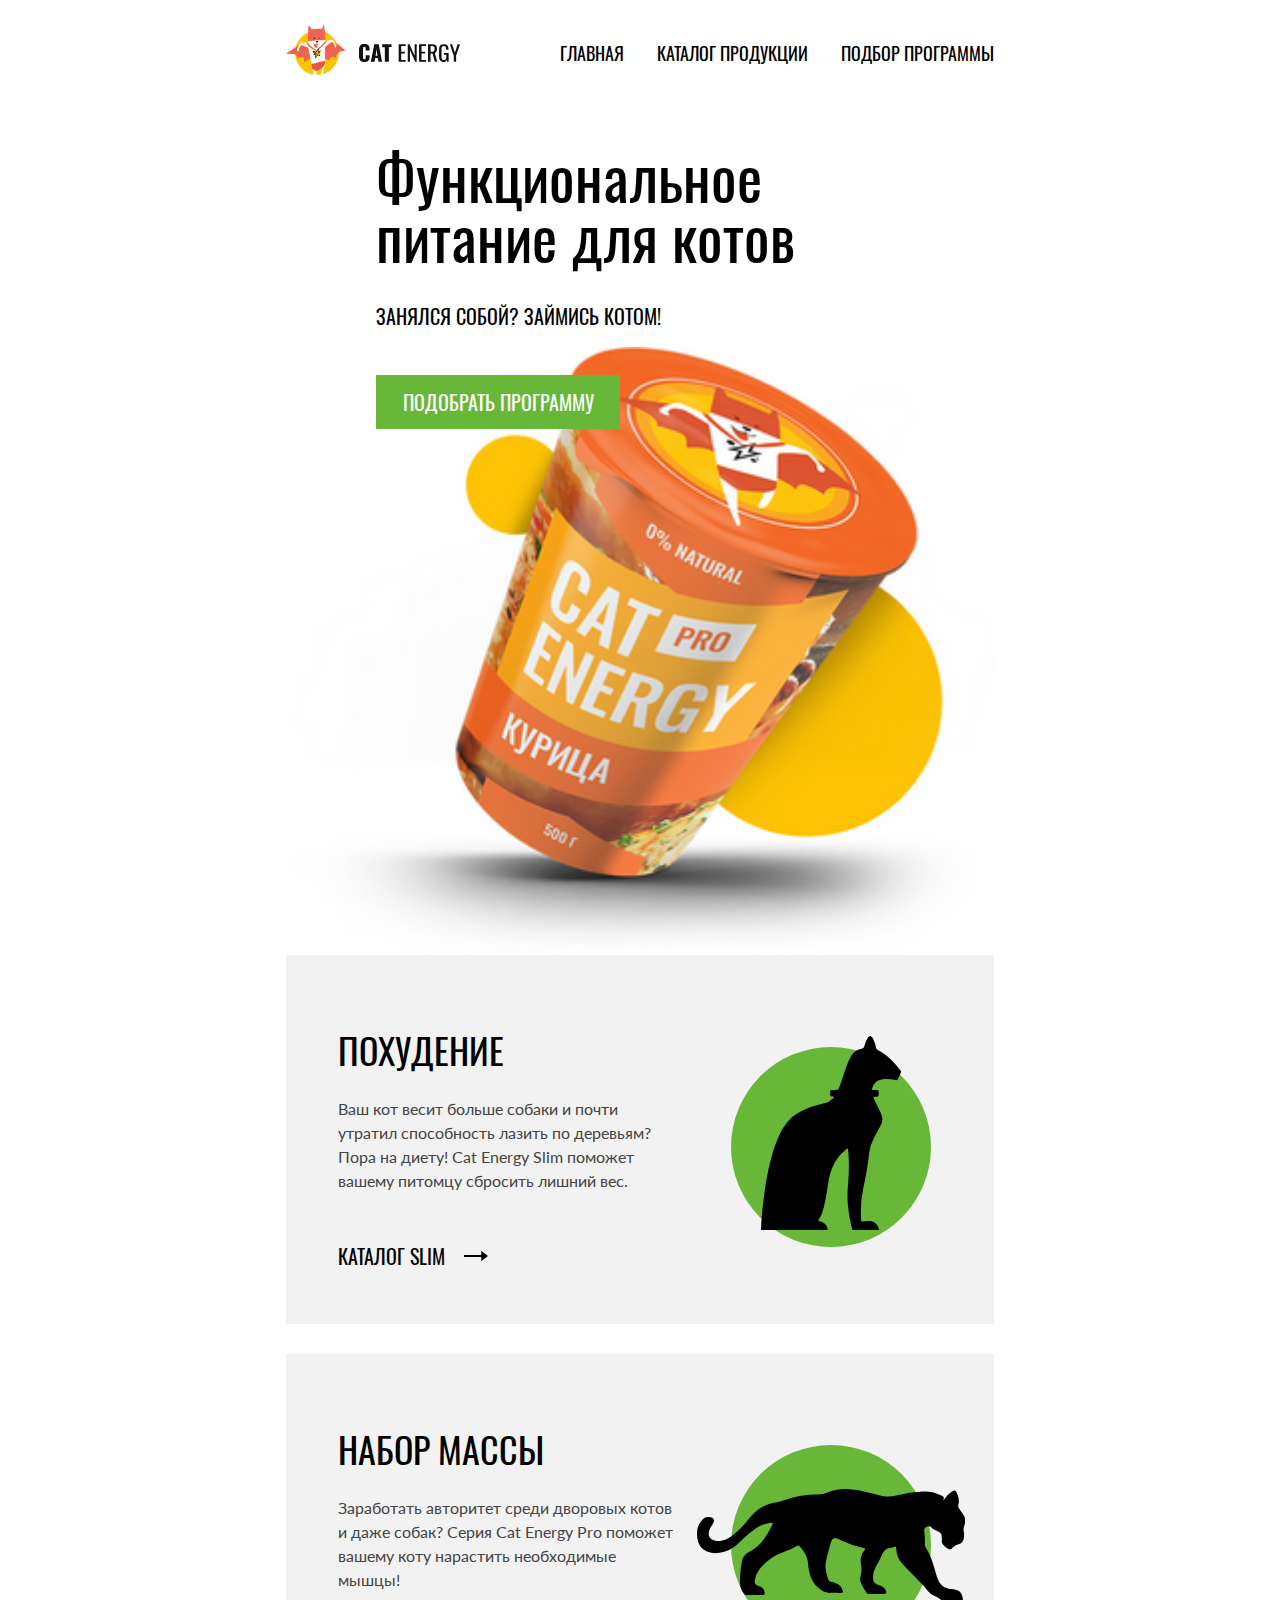
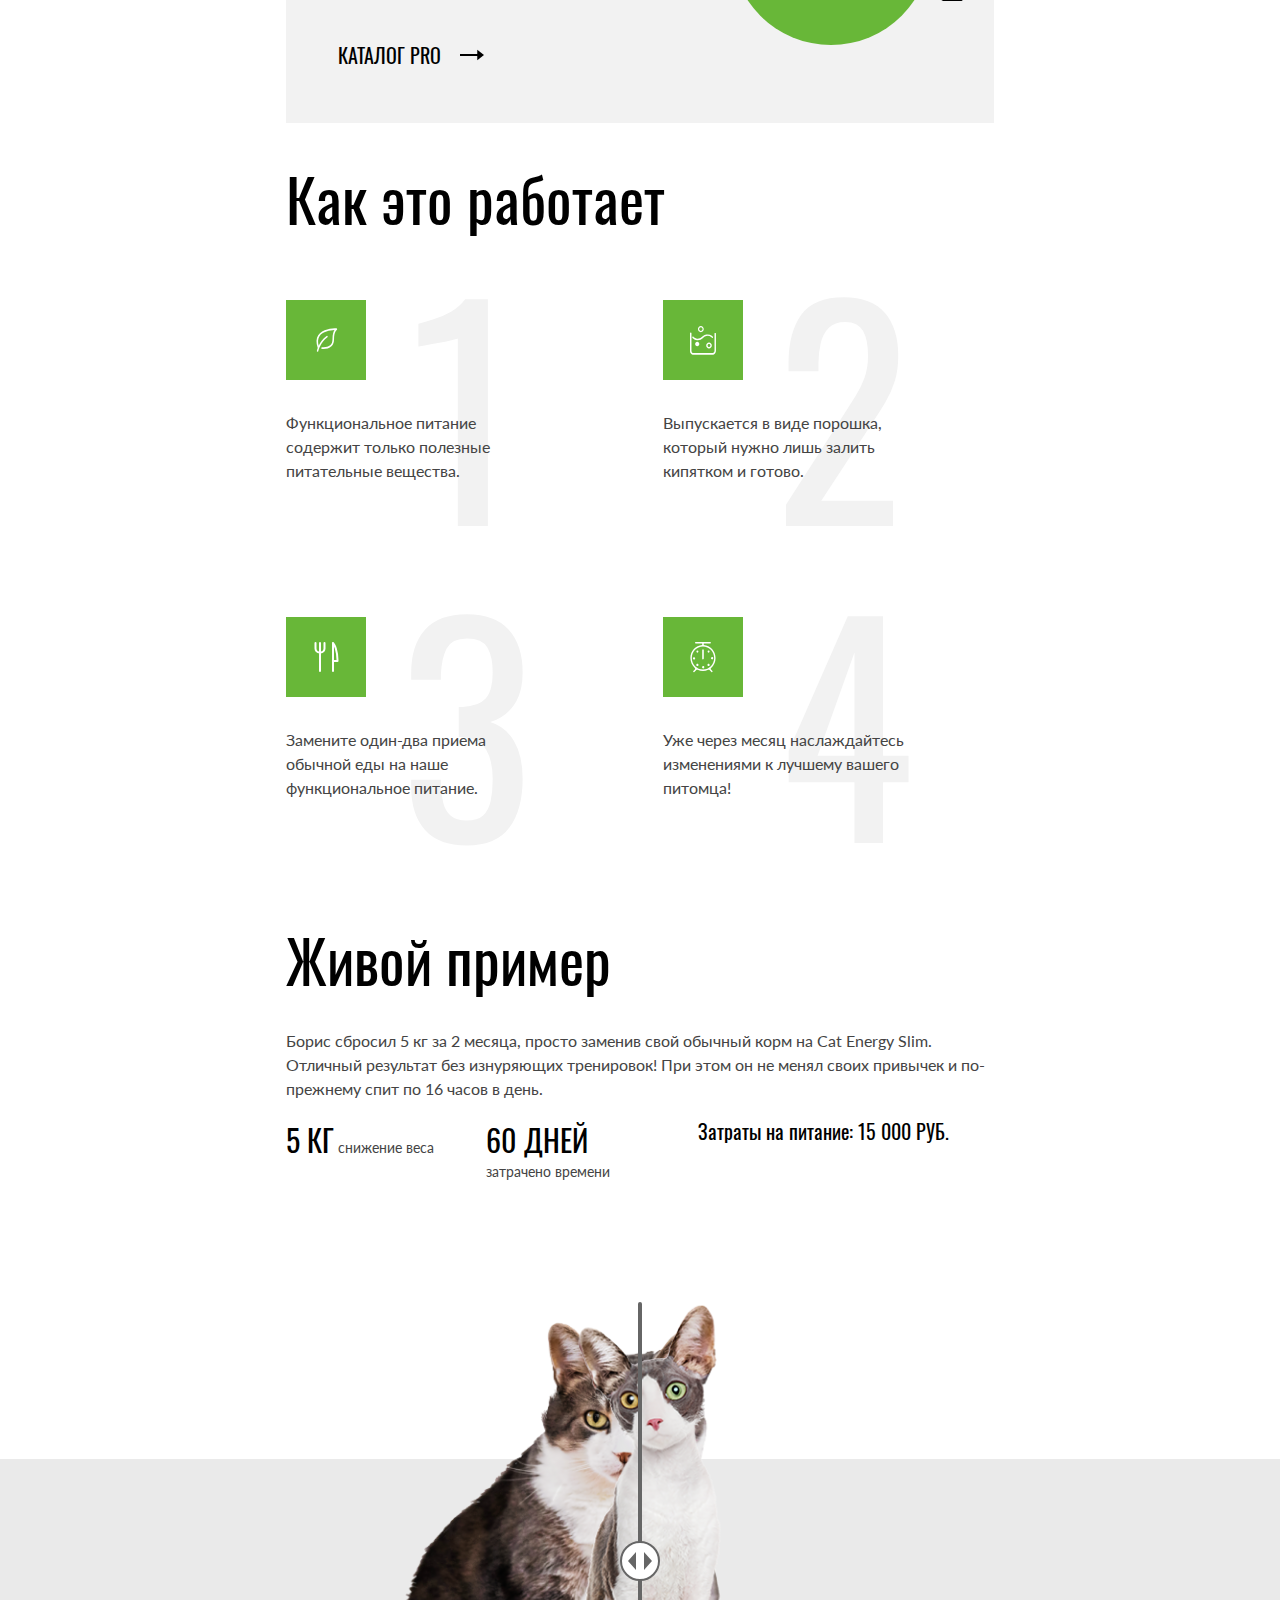
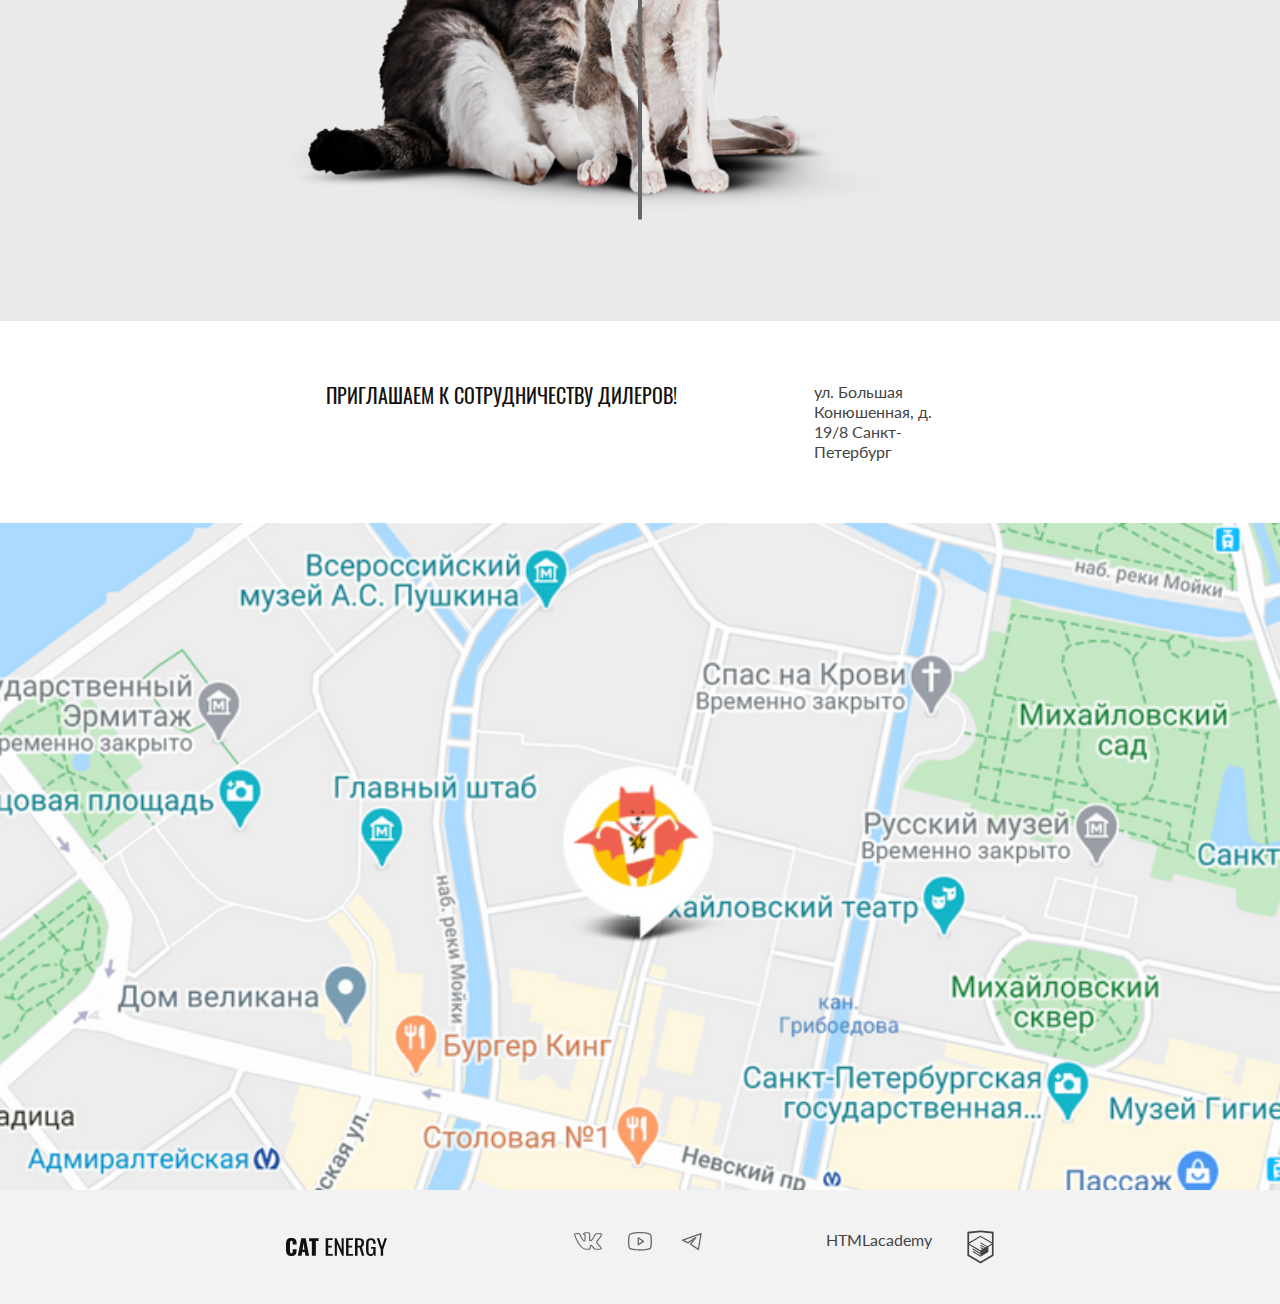
==== commit 5dea433f: "Deploying to gh-pages from @ DudnikovDS/2536743-cat-energy-32@ec87fbc6c64df8e54dcd1aac74905670dd1465" ====
--- a/index.html
+++ b/index.html
@@ -1,5 +1 @@
-<!DOCTYPE html><html class="page" lang="ru"><head><meta charset="UTF-8"><title>CAT ENERGY</title><meta name="viewport" content="width=device-width,initial-scale=1"><link rel="stylesheet" href="styles/styles.css"><link rel="icon" href="favicon.ico"><link rel="icon" href="favicons/icon.svg" type="image/svg+xml"><link rel="apple-touch-icon" href="favicons/apple-icon-180x180.png"><link rel="manifest" href="manifest.webmanifest"><script src="scripts/index.js" defer="defer"></script></head><body class="page-body"><header class="header"><a class="header__logo logo" href="index.html"><picture><source media="(min-width: 1440px)" srcset="images/logo-desktop.svg" width="70" height="59" type="image/svg+xml"><source media="(min-width: 768px)" srcset="images/logo-tablet.svg" width="60" height="50" type="image/svg+xml"><img class="logo__picture" src="images/logo-mobile.svg" alt="Логотип картинка." width="33" height="38"></picture><img class="logo__picture logo__picture--text" src="images/logo-text.svg" alt="Логотип текст." width="101" height="18"></a><nav class="header__nav main-navigation"><!-- класс main-navigation__button--close меняет фон кнопки на "крестик", main-navigation__button--hidden скрывает кнопку --> <button class="main-navigation__button" type="button"><span class="visually-hidden">Показать меню</span></button><!-- класс site-list--hidden скрывает меню --><ul class="main-navigation__list site-list"><li class="site-list__item"><a class="site-list__link site-list__link--current" href="#" aria-current="page">Главная</a></li><li class="site-list__item"><a class="site-list__link" href="catalog.html">Каталог продукции</a></li><li class="site-list__item"><a class="site-list__link" href="#">Подбор программы</a></li></ul></nav></header><main class="main"><section class="hero"><h1 class="hero__title">Функциональное питание для котов</h1><p class="hero__slogan">Занялся собой? Займись котом!</p><picture><source media="(min-width: 1440px)" srcset="images/hero-fhoto-desktop@1x.png, images/hero-fhoto-desktop@2x.png 2x" width="552" height="499" type="image/png"><source media="(min-width: 768px)" srcset="images/hero-fhoto-tablet@1x.png, images/hero-fhoto-tablet@2x.png 2x" width="709" height="609" type="image/png"><img class="hero__picture" src="images/hero-fhoto-mobile@1x.png" alt="Банка еды для кота Cat energy PRO курица." width="280" height="270" srcset="images/hero-fhoto-mobile@2x.png 2x"></picture><a class="hero__button button button--primary" href="#">Подобрать программу</a></section><section class="programs"><h2 class="visually-hidden">Программы</h2><article class="programs__item programs__item--slim"><h3 class="programs__title">Похудение</h3><p class="programs__description">Ваш кот весит больше собаки и почти утратил способность лазить по деревьям? Пора на диету! Cat Energy Slim поможет вашему питомцу сбросить лишний вес.</p><a class="programs__link" href="#">Каталог slim</a></article><article class="programs__item programs__item--pro"><h3 class="programs__title">Набор массы</h3><p class="programs__description">Заработать авторитет среди дворовых котов и даже собак? Серия Cat Energy Pro поможет вашему коту нарастить необходимые мышцы!</p><a class="programs__link" href="#">Каталог pro</a></article></section><section class="works"><h2 class="works__title">Как это работает</h2><ul class="works__list"><li class="works__item works__item--leaf">Функциональное питание содержит только полезные питательные вещества.</li><li class="works__item works__item--drink">Выпускается в виде порошка, который нужно лишь залить кипятком и готово.</li><li class="works__item works__item--tableware">Замените один-два приема обычной еды на наше функциональное питание.</li><li class="works__item works__item--clock">Уже через месяц наслаждайтесь изменениями к лучшему вашего питомца!</li></ul></section><section class="example"><h2 class="example__title">Живой пример</h2><p class="example__description">Борис сбросил 5 кг за 2 месяца, просто заменив свой обычный корм на Cat Energy Slim. Отличный результат без изнуряющих тренировок! При этом он не менял своих привычек и по-прежнему спит по 16 часов в день.</p><ul class="example__stats"><li class="example__item example__item--decorated"><span class="example__meaning">5 КГ</span> <span class="example__parameter">снижение веса</span></li><li class="example__item example__item--decorated"><span class="example__meaning">60 ДНЕЙ</span> <span class="example__parameter">затрачено времени</span></li></ul><p class="example__cost"><span class="example__cost-parameter">Затраты на питание:</span> <span class="example__cost-meaning">15 000 РУБ.</span></p><div class="example__compare"><picture><source media="(min-width: 768px)" srcset="images/cat-before-tablet@1x.png, images/cat-before-tablet@2x.png 2x" width="560" height="512" type="image/png"><img class="example__image example__image--before" src="images/cat-before-mobile@1x.png" alt="Кот до нашего питания." width="280" height="256" srcset="images/cat-before-mobile@2x.png 2x"></picture><button class="example__button" type="button"><span class="visually-hidden">Посмотреть разницу</span><!-- <svg class="example__button-arrows" viewBox="0 0 40 40" width="40" height="40" fill="none" xmlns="http://www.w3.org/2000/svg">
-            <rect x="1" y="1" width="38" height="38" rx="19" fill="#ffffff" />
-            <rect x="1" y="1" width="38" height="38" rx="19" stroke="#666666" stroke-width="2" />
-            <path d="m16 11-8 9 8 9v-18Zm16 9-8-9v18l8-9Z" fill="#666666" />
-          </svg> --></button><picture><source media="(min-width: 768px)" srcset="images/cat-after-tablet@1x.png, images/cat-after-tablet@2x.png 2x" width="560" height="512" type="image/png"><img class="example__image example__image--after" src="images/cat-after-mobile@1x.png" alt="Кот после нашего питания." width="280" height="256" srcset="images/cat-after-mobile@2x.png 2x"></picture></div></section><section class="contacts"><h2 class="visually-hidden">Контакты</h2><div class="contacts__wrapper"><p class="contacts__slogan">Приглашаем к сотрудничеству дилеров!</p><address class="contacts__address"><span class="contacts__address-name">ул. Большая<br>Конюшенная, д. 19/8</span> <span class="contacts__address-name">Санкт-Петербург</span></address></div><picture><source media="(min-width: 1440px)" srcset="images/location-desktop@1x.png, images/location-desktop@2x.png 2x" width="1440" height="400" type="image/png"><source media="(min-width: 768px)" srcset="images/location-tablet@1x.png, images/location-tablet@2x.png 2x" width="768" height="400" type="image/png"><img class="contacts__map" src="images/location-mobile@1x.png" alt="Место расположения на карте." width="320" height="362" srcset="images/location-mobile@2x.png 2x"></picture></section></main><footer class="footer"><a class="footer__logo logo" href="index.html"><img class="logo__picture logo__picture--text" src="img.svg" alt="Логотип." width="101" height="18"></a><ul class="footer__social-list social-list"><li class="social-list__item"><a class="social-list__link social-list__link--vk" href="#"><span class="visually-hidden">В контакте</span></a></li><li class="social-list__item"><a class="social-list__link social-list__link--youtube" href="#"><span class="visually-hidden">Youtube</span></a></li><li class="social-list__item"><a class="social-list__link social-list__link--tg" href="#"><span class="visually-hidden">Telegram</span></a></li></ul><a class="footer__htmlacademy-logo htmlacademy-logo" href="#"><span class="htmlacademy-logo__text">HTMLacademy</span> <span class="htmlacademy-logo__picture"></span></a></footer></body></html>+<!DOCTYPE html><html class="page" lang="ru"><head><meta charset="UTF-8"><title>CAT ENERGY</title><meta name="viewport" content="width=device-width,initial-scale=1"><link rel="stylesheet" href="styles/styles.css"><link rel="icon" href="favicon.ico"><link rel="icon" href="favicons/icon.svg" type="image/svg+xml"><link rel="apple-touch-icon" href="favicons/apple-icon-180x180.png"><link rel="manifest" href="manifest.webmanifest"><script src="scripts/index.js" defer="defer"></script></head><body class="page-body"><header class="page-body__header header"><a class="header__logo logo" href="index.html"><picture><source media="(min-width: 1440px)" srcset="images/logo-desktop.svg" width="70" height="59" type="image/svg+xml"><source media="(min-width: 768px)" srcset="images/logo-tablet.svg" width="60" height="50" type="image/svg+xml"><img class="logo__picture" src="images/logo-mobile.svg" alt="Логотип картинка." width="33" height="38"></picture><img class="logo__picture logo__picture--text" src="images/logo-text.svg" alt="Логотип текст." width="101" height="18"></a><nav class="header__nav main-navigation"><button class="main-navigation__button" type="button"><span class="visually-hidden">Показать меню</span></button><ul class="main-navigation__list main-navigation__list--hidden main-navigation__list--light"><li class="main-navigation__item"><a class="main-navigation__link main-navigation__link--current" href="#" aria-current="page">Главная</a></li><li class="main-navigation__item"><a class="main-navigation__link" href="catalog.html">Каталог продукции</a></li><li class="main-navigation__item"><a class="main-navigation__link" href="#">Подбор программы</a></li></ul></nav></header><main class="main"><section class="hero"><div class="hero__wrapper"><h1 class="hero__title">Функциональное<br>питание для котов</h1><p class="hero__slogan">Занялся собой? Займись котом!</p><picture><source media="(min-width: 1440px)" srcset="images/hero-fhoto-desktop@1x.png, images/hero-fhoto-desktop@2x.png 2x" width="552" height="499" type="image/png"><source media="(min-width: 768px)" srcset="images/hero-fhoto-tablet@1x.png, images/hero-fhoto-tablet@2x.png 2x" width="709" height="609" type="image/png"><img class="hero__picture" src="images/hero-fhoto-mobile@1x.png" alt="Банка еды для кота Cat energy PRO курица." width="280" height="270" srcset="images/hero-fhoto-mobile@2x.png 2x"></picture><a class="hero__button button button--primary" href="#">Подобрать программу</a></div></section><section class="programs"><h2 class="visually-hidden">Программы</h2><article class="programs__item programs__item--slim"><h3 class="programs__title">Похудение</h3><p class="programs__description">Ваш кот весит больше собаки и почти утратил способность лазить по деревьям? Пора на диету! Cat Energy Slim поможет вашему питомцу сбросить лишний вес.</p><a class="programs__link" href="#">Каталог slim</a></article><article class="programs__item programs__item--pro"><h3 class="programs__title">Набор массы</h3><p class="programs__description">Заработать авторитет среди дворовых котов и даже собак? Серия Cat Energy Pro поможет вашему коту нарастить необходимые мышцы!</p><a class="programs__link" href="#">Каталог pro</a></article></section><section class="works"><h2 class="works__title">Как это работает</h2><ul class="works__list"><li class="works__item works__item--leaf">Функциональное питание содержит только полезные питательные вещества.</li><li class="works__item works__item--drink">Выпускается в виде порошка, который нужно лишь залить кипятком и готово.</li><li class="works__item works__item--tableware">Замените один-два приема обычной еды на наше функциональное питание.</li><li class="works__item works__item--clock">Уже через месяц наслаждайтесь изменениями к лучшему вашего питомца!</li></ul></section><section class="example"><div class="example__wrapper"><h2 class="example__title">Живой пример</h2><p class="example__description">Борис сбросил 5 кг за 2 месяца, просто заменив свой обычный корм на Cat Energy Slim. Отличный результат без изнуряющих тренировок! При этом он не менял своих привычек и по-прежнему спит по 16 часов в день.</p><ul class="example__stats"><li class="example__item example__item--decorated"><span class="example__meaning">5 КГ</span> <span class="example__parameter">снижение веса</span></li><li class="example__item example__item--decorated"><span class="example__meaning">60 ДНЕЙ</span> <span class="example__parameter">затрачено времени</span></li></ul><p class="example__cost"><span class="example__cost-parameter">Затраты на питание:</span> <span class="example__cost-meaning">15 000 РУБ.</span></p><div class="example__compare"><div class="example__image-container"><picture><source media="(min-width: 768px)" srcset="images/cat-before-tablet@1x.png, images/cat-before-tablet@2x.png 2x" width="560" height="512" type="image/png"><img class="example__image example__image--before" src="images/cat-before-mobile@1x.png" alt="Кот до нашего питания." width="280" height="256" srcset="images/cat-before-mobile@2x.png 2x"></picture></div><button class="example__button" type="button"><span class="visually-hidden">Посмотреть разницу</span></button><div class="example__image-container"><picture class="example__image example__image--after"><source media="(min-width: 768px)" srcset="images/cat-after-tablet@1x.png, images/cat-after-tablet@2x.png 2x" width="560" height="512" type="image/png"><img class="example__image example__image--after" src="images/cat-after-mobile@1x.png" alt="Кот после нашего питания." width="280" height="256" srcset="images/cat-after-mobile@2x.png 2x"></picture></div></div></div></section><section class="contacts"><h2 class="visually-hidden">Контакты</h2><div class="contacts__wrapper"><p class="contacts__slogan">Приглашаем к сотрудничеству дилеров!</p><address class="contacts__address"><span class="contacts__address-name">ул. Большая<br>Конюшенная, д. 19/8</span> <span class="contacts__address-name">Санкт-Петербург</span></address></div><picture><source media="(min-width: 1440px)" srcset="images/location-desktop@1x.png, images/location-desktop@2x.png 2x" width="1440" height="400" type="image/png"><source media="(min-width: 768px)" srcset="images/location-tablet@1x.png, images/location-tablet@2x.png 2x" width="768" height="400" type="image/png"><img class="contacts__map" src="images/location-mobile@1x.png" alt="Место расположения на карте." width="320" height="362" srcset="images/location-mobile@2x.png 2x"></picture></section></main><footer class="footer"><div class="footer__wrapper"><a class="footer__logo logo" href="index.html"><img class="logo__picture logo__picture--text" src="images/logo-text.svg" alt="Логотип." width="101" height="18"></a><ul class="footer__social-list social-list"><li class="social-list__item"><a class="social-list__link social-list__link--vk" href="#"><span class="visually-hidden">В контакте</span></a></li><li class="social-list__item"><a class="social-list__link social-list__link--youtube" href="#"><span class="visually-hidden">Youtube</span></a></li><li class="social-list__item"><a class="social-list__link social-list__link--tg" href="#"><span class="visually-hidden">Telegram</span></a></li></ul><a class="footer__htmlacademy-logo htmlacademy-logo" href="#"><span class="htmlacademy-logo__text">HTMLacademy</span> <span class="htmlacademy-logo__picture"></span></a></div></footer></body></html>--- a/styles/styles.css
+++ b/styles/styles.css
@@ -1 +1 @@
-@font-face{font-family:Oswald;src:url(../fonts/oswald/oswaldregular.woff2)format("woff2");font-weight:400;font-style:normal;font-display:swap}@font-face{font-family:Lato;src:url(../fonts/lato/Lato-Regular.woff2)format("woff2");font-weight:400;font-style:normal;font-display:swap}*,:before,:after{box-sizing:border-box}body{color:#444;margin:0;font-family:Lato,Arial,sans-serif;font-size:14px;line-height:18px}@media (width>=768px){body{font-size:16px;line-height:24px}}img{object-fit:contain;max-width:100%;height:auto}a{text-decoration:none}.visually-hidden{clip:rect(0 0 0 0);border:0;width:1px;height:1px;margin:-1px;padding:0;position:absolute;overflow:hidden}.button{color:#fff;text-align:center;text-transform:uppercase;background-color:#68b738;border:none;font-family:Oswald,Arial,sans-serif;font-size:16px;line-height:20px}.button--secondary{color:#444;background-color:#f2f2f2}.header__logo:hover{opacity:.8}.header__logo:active{opacity:.6}.header__logo:focus-visible{opacity:.8}.logo{display:flex}.main-navigation__button{cursor:pointer;background-color:#0000;background-image:url(../icons/stack.svg#button-open-menu);border:none;width:24px;height:24px;display:block}.main-navigation__button:hover{opacity:.6}.main-navigation__button:active{opacity:.3}.main-navigation__button:focus-visible{opacity:.6}.main-navigation__button--close{background-image:url(../icons/stack.svg#button-close);width:18px;height:18px}.main-navigation__button--hidden{display:none}.site-list{list-style-type:none}.site-list__link{color:#000;text-transform:uppercase;font-family:Oswald,Arial,sans-serif;font-size:20px;line-height:20px}@media (width>=1440px){.site-list__link{color:#fff;font-size:20px;line-height:30px}}@media (width>=768px){.site-list__link{font-size:18px;line-height:24px}}.site-list__link:hover{opacity:.6}.site-list__link:active{opacity:.3}.site-list__link:focus-visible{opacity:.6}.site-list--hidden{display:none}.hero{color:#fff;text-align:center;background-color:#68b738d9;font-family:Oswald,Arial,sans-serif}.hero__title{font-size:36px;font-weight:400;line-height:36px}@media (width>=768px){.hero__title{color:#000;font-size:60px;line-height:60px}}.hero__slogan{text-transform:uppercase;font-size:14px;line-height:14px}@media (width>=768px){.hero__slogan{color:#000;font-size:20px;line-height:20px}}.programs__item{background-color:#f2f2f2;position:relative}.programs__title{color:#000;text-transform:uppercase;padding-left:80px;font-family:Oswald,Arial,sans-serif;font-size:24px;font-weight:400;line-height:37px}@media (width>=768px){.programs__title{font-size:36px;line-height:36px}}.programs__link{color:#000;text-transform:uppercase;padding-right:58px;font-family:Oswald,Arial,sans-serif;font-size:16px;line-height:16px;position:relative}@media (width>=768px){.programs__link{font-size:20px;line-height:30px}}.programs__link:after{content:"";transform-origin:0;background-image:url(../icons/stack.svg#arrow);width:24px;height:12px;transition:transform .3s,opacity .3s;display:block;position:absolute;top:50%;right:15px;transform:translateY(-50%)}.programs__link:hover:after{transform:translateY(-50%)scaleX(1.33)}.programs__link:active{opacity:.3}.programs__item--slim:before{content:"";background-image:url(../icons/stack.svg#cat-slim);width:50px;height:53px;display:block;position:absolute}.programs__item--pro:before{content:"";background-image:url(../icons/stack.svg#cat-pro);width:67px;height:50px;display:block;position:absolute}.works__list{margin:0;padding:0;list-style-type:none}.works__title{color:#000;font-family:Oswald,Arial,sans-serif;font-size:36px;font-weight:400;line-height:40px}@media (width>=768px){.works__title{font-size:60px;line-height:60px}}.works__item{min-height:60px;padding-left:80px;position:relative}.works__item:not(:last-child){margin-bottom:20px}.works__item:before{content:"";background-color:#68b738;width:60px;height:60px;display:block;position:absolute;left:0}@media (width>=768px){.works__item:before{width:80px;height:80px}}.works__item--leaf:before{background-image:url(../icons/stack.svg#leaf);background-position:50%;background-repeat:no-repeat;background-size:25px 28px}.works__item--drink:before{background-image:url(../icons/stack.svg#drink);background-position:50%;background-repeat:no-repeat;background-size:26px 29px}.works__item--tableware:before{background-image:url(../icons/stack.svg#tableware);background-position:50%;background-repeat:no-repeat;background-size:25px 30px}.works__item--clock:before{background-image:url(../icons/stack.svg#clock);background-position:50%;background-repeat:no-repeat;background-size:26px 31px}.example{background-color:#eaeaea}.example__stats{margin:0;padding:0;list-style-type:none}.example__title{color:#000;font-family:Oswald,Arial,sans-serif;font-size:36px;font-weight:400;line-height:40px}@media (width>=768px){.example__title{font-size:60px;line-height:60px}}.example__meaning{color:#000;font-family:Oswald,Arial,sans-serif;font-size:24px;line-height:24px}@media (width>=768px){.example__meaning{font-size:30px;line-height:37px}}.example__parameter{font-size:12px;line-height:12px}@media (width>=768px){.example__parameter{font-size:14px;line-height:14px}}.example__cost{color:#000;font-family:Oswald,Arial,sans-serif;font-size:14px;line-height:20px}@media (width>=768px){.example__cost{font-size:20px;line-height:20px}}.example__button{cursor:pointer;background-color:#666;border:none;border-radius:2px;width:4px;height:100px;margin-left:100px;padding:0;display:block;position:relative}.example__button:hover{background-color:#68b738}.example__button:active{opacity:.6;background-color:#5eaa2f}.example__button:focus-visible{background-color:#68b738}.example__button:before{content:"";background-color:#fff;border:2px solid #666;border-radius:50%;width:40px;height:40px;display:block;position:absolute;top:50%;left:50%;transform:translate(-50%,-50%)}.example__button:hover:before{border-color:#68b738}.example__button:active:before{border-color:#5eaa2f}.example__button:focus-visible:before{border-color:#68b738}.example__button:after{content:"";background-color:#666;width:24px;height:18px;display:block;position:absolute;top:50%;left:50%;transform:translate(-50%,-50%);-webkit-mask-image:url(../icons/stack.svg#example-button-arrows);mask-image:url(../icons/stack.svg#example-button-arrows)}.example__button:hover:after{background-color:#68b738}.example__button:active:after{background-color:#5eaa2f}.example__button:focus-visible:after{background-color:#68b738}.contacts__slogan{color:#111;text-transform:uppercase;font-family:Oswald,Arial,sans-serif;font-size:16px;line-height:20px}@media (width>=768px){.contacts__slogan{font-size:20px;line-height:26px}}.contacts__address{font-style:normal;line-height:20px}@media (width>=768px){.contacts__address{line-height:20px}}.footer{background-color:#f2f2f2}.footer__htmlacademy-logo{margin-bottom:50px;margin-left:50px}.social-list{list-style-type:none}.social-list__link{background-color:#666;width:28px;height:22px;display:block}.social-list__link:hover{background-color:#68b738}.social-list__link:active{opacity:.6}.social-list__link:focus-visible{background-color:#68b738}.social-list__link--vk{-webkit-mask-image:url(../icons/stack.svg#vk);mask-image:url(../icons/stack.svg#vk)}.social-list__link--youtube{-webkit-mask-image:url(../icons/stack.svg#youtube);mask-image:url(../icons/stack.svg#youtube)}.social-list__link--tg{-webkit-mask-image:url(../icons/stack.svg#telegram);mask-image:url(../icons/stack.svg#telegram)}.htmlacademy-logo{display:block}.htmlacademy-logo__picture{background-color:#444;width:27px;height:34px;display:block;-webkit-mask-image:url(../icons/stack.svg#logo-htmlacademy);mask-image:url(../icons/stack.svg#logo-htmlacademy)}.htmlacademy-logo__text{color:#444;font-family:Lato,Arial,sans-serif;font-size:16px;line-height:20px;display:block}.htmlacademy-logo:hover .htmlacademy-logo__picture{background-color:#68b738}.htmlacademy-logo:active .htmlacademy-logo__picture{opacity:.3}.htmlacademy-logo:focus-visible .htmlacademy-logo__picture{background-color:#68b738}.htmlacademy-logo:active .htmlacademy-logo__text{opacity:.3}.catalog-title{color:#000;font-family:Oswald,Arial,sans-serif;font-size:36px;font-weight:400;line-height:36px}@media (width>=768px){.catalog-title{font-size:60px;line-height:60px}}.catalog__list{list-style-type:none}.catalog-item__title{color:#222;text-transform:uppercase;font-family:Oswald,Arial,sans-serif;font-size:16px;font-weight:400;line-height:20px}@media (width>=768px){.catalog-item__title{font-size:20px;line-height:24px}}.catalog-item__properties{font-size:12px;line-height:16px;list-style-type:none}@media (width>=768px){.catalog-item__properties{font-size:16px;line-height:20px}}.catalog-item__more-description{font-size:12px;line-height:16px}@media (width>=768px){.catalog-item__more-description{font-size:16px;line-height:20px}}.catalog-item--more{position:relative}.catalog-item--more:before{content:"";background-image:url(../icons/stack.svg#plus);width:30px;height:30px;display:block;position:absolute;top:10px;left:40px}@media (width>=768px){.catalog-item--more:before{width:60px;height:60px}}.catalog-add__title{color:#000;font-family:Oswald,Arial,sans-serif;font-size:24px;font-weight:400;line-height:24px}@media (width>=1440px){.catalog-add__title{font-size:40px;line-height:40px}}@media (width>=768px){.catalog-add__title{font-size:32px;line-height:32px}}.catalog-add__list{list-style-type:none}.catalog-add-item__title{color:#222;text-transform:uppercase;font-family:Oswald,Arial,sans-serif;font-size:16px;font-weight:400;line-height:16px}@media (width>=768px){.catalog-add-item__title{font-size:20px;line-height:20px}}.catalog-add-item__quantity{line-height:14px}@media (width>=768px){.catalog-add-item__quantity{font-size:16px;line-height:20px}}.catalog-add-item__price{line-height:14px}@media (width>=768px){.catalog-add-item__price{font-size:16px;line-height:20px}}.promo{display:relative;background-color:#68b738d9;min-height:290px}.promo:before{content:"";background-image:url(../icons/stack.svg#gift);width:80px;height:83px;display:block;position:absolute}.promo__description{color:#fff;font-size:16px;line-height:20px}.subscribe__title{color:#000;font-family:Oswald,Arial,sans-serif;font-size:24px;font-weight:400;line-height:24px}@media (width>=1440px){.subscribe__title{font-size:40px;line-height:40px}}@media (width>=768px){.subscribe__title{font-size:32px;line-height:32px}}.subscribe__slogan{color:#000;font-family:Oswald,Arial,sans-serif;font-size:16px;line-height:24px}@media (width>=768px){.subscribe__slogan{font-size:24px;line-height:32px}}.subscribe-form__email{color:#000;text-transform:uppercase;font-family:Oswald,Arial,sans-serif;font-size:20px;line-height:30px}+@font-face{font-family:Oswald;src:url(../fonts/oswald/oswaldregular.woff2)format("woff2");font-weight:400;font-style:normal;font-display:swap}@font-face{font-family:Lato;src:url(../fonts/lato/Lato-Regular.woff2)format("woff2");font-weight:400;font-style:normal;font-display:swap}*,:before,:after{box-sizing:border-box}body{color:#444;margin:0;font-family:Lato,Arial,sans-serif;font-size:14px;line-height:18px}@media (width>=768px){body{font-size:16px;line-height:24px}}img{object-fit:contain;max-width:100%;height:auto}a{text-decoration:none}.visually-hidden{clip:rect(0 0 0 0);border:0;width:1px;height:1px;margin:-1px;padding:0;position:absolute;overflow:hidden}.button{color:#fff;text-align:center;text-transform:uppercase;background-color:#68b738;border:none;padding:10px 5px;font-family:Oswald,Arial,sans-serif;font-size:16px;line-height:20px;display:block}.button--secondary{color:#444;background-color:#f2f2f2}.page-body{grid-template-rows:auto 1fr auto;min-height:100vh;display:grid}@media (width>=1440px){.page-body .page-body__header{position:absolute;top:55px;left:50%;transform:translate(-50%)}}.header{justify-content:space-between;align-items:center;width:280px;margin:0 auto;padding:13px 0 14px;display:flex;position:relative}@media (width>=768px){.header{width:708px;padding-top:25px}}@media (width>=1440px){.header{z-index:4;width:1220px;padding:0}}.logo{gap:56px;display:flex}@media (width>=768px){.logo{gap:13px}}.logo:hover{opacity:.8}.logo:active{opacity:.6}.logo:focus-visible{opacity:.8}.main-navigation__list--hidden{display:none}.main-navigation__list{z-index:4;width:100%;margin:0;padding:0;list-style-type:none;position:absolute;top:100%;left:50%;transform:translate(-50%)}@media (width>=768px){.main-navigation__list{flex-wrap:wrap;justify-content:flex-end;gap:33px;width:auto;display:flex;position:static;transform:none}}.main-navigation__button{cursor:pointer;background-color:#0000;background-image:url(../icons/stack.svg#button-open-menu);border:none;width:24px;height:24px;display:block}@media (width>=768px){.main-navigation__button{display:none}}.main-navigation__button:hover{opacity:.6}.main-navigation__button:active{opacity:.3}.main-navigation__button:focus-visible{opacity:.6}.main-navigation__button--close{background-image:url(../icons/stack.svg#button-close);width:18px;height:18px}.main-navigation__link{color:#000;text-transform:uppercase;text-align:center;font-family:Oswald,Arial,sans-serif;font-size:20px;line-height:20px;display:block}@media (width>=768px){.main-navigation__link{font-size:18px;line-height:24px}}@media (width>=1440px){.main-navigation__link{font-size:20px;line-height:30px}}.main-navigation__link:hover{opacity:.6}.main-navigation__link:active{opacity:.3}.main-navigation__link:focus-visible{opacity:.6}@media (width>=1440px){.main-navigation__list--light{color:#fff}}.main__title{color:#000;width:280px;margin:0 auto 41px;padding-top:27px;font-family:Oswald,Arial,sans-serif;font-size:36px;font-weight:400;line-height:36px}@media (width>=768px){.main__title{width:708px;margin-bottom:84px;padding-top:65px;font-size:60px;line-height:60px}}@media (width>=1440px){.main__title{width:1220px;padding-top:74px}}.hero{background-image:-webkit-image-set(url(../images/hero-image-mobile@1x.webp) 1x type("image/webp"),url(../images/hero-image-mobile@2x.webp) 2x type("image/webp"),url(../images/hero-image-mobile@1x.jpg) 1x type("image/jpeg"),url(../images/hero-image-mobile@2x.jpg) 2x type("image/jpeg"));background-image:image-set("../images/hero-image-mobile@1x.webp" 1x type("image/webp"),"../images/hero-image-mobile@2x.webp" 2x type("image/webp"),"../images/hero-image-mobile@1x.jpg" 1x type("image/jpeg"),"../images/hero-image-mobile@2x.jpg" 2x type("image/jpeg"));background-position:top;background-repeat:no-repeat;background-size:auto 62.9%;margin-bottom:20px;position:relative}.hero:after{content:"";z-index:1;background-color:#68b738d9;width:100%;height:62.9%;display:block;position:absolute;top:0;right:0}.hero:before{content:"";z-index:-1;background-image:linear-gradient(90deg,#505055,#434247);width:100%;height:62.9%;display:block;position:absolute;top:0;right:0}@media (width>=768px){.hero{background-image:none;margin-bottom:0}.hero:after,.hero:before{content:"";width:0;height:0;display:block;position:absolute}}@media (width>=1440px){.hero{margin-bottom:82px}.hero:before{content:"";top:0;left:none;z-index:-1;background-image:-webkit-image-set(url(../images/hero-image-desktop@1x.webp) 1x type("image/webp"),url(../images/hero-image-desktop@2x.webp) 2x type("image/webp"),url(../images/hero-image-desktop@1x.jpg) 1x type("image/jpeg"),url(../images/hero-image-desktop@2x.jpg) 2x type("image/jpeg"));background-image:image-set("../images/hero-image-desktop@1x.webp" 1x type("image/webp"),"../images/hero-image-desktop@2x.webp" 2x type("image/webp"),"../images/hero-image-desktop@1x.jpg" 1x type("image/jpeg"),"../images/hero-image-desktop@2x.jpg" 2x type("image/jpeg"));background-position:0;background-repeat:no-repeat;background-size:cover;width:50%;height:100%;display:block;position:absolute;right:0}.hero:after{content:"";z-index:1;background-color:#68b738d9;width:50%;height:100%;display:block;position:absolute;top:0;right:0}}.hero__wrapper{color:#fff;text-align:center;z-index:2;width:280px;margin:0 auto;padding-top:27px;font-family:Oswald,Arial,sans-serif;position:relative}@media (width>=768px){.hero__wrapper{text-align:left;width:708px;padding-top:51px}}@media (width>=1440px){.hero__wrapper{text-align:left;width:1220px;padding-top:143px;padding-bottom:290px}}.hero__title{margin:0 0 25px;font-size:36px;font-weight:400;line-height:36px}@media (width>=768px){.hero__title{color:#000;margin-bottom:40px;padding-left:90px;font-size:60px;line-height:60px}}@media (width>=1440px){.hero__title{padding:81px 660px 0 80px}}.hero__slogan{text-transform:uppercase;margin:0 0 29px;font-size:14px;line-height:14px}@media (width>=768px){.hero__slogan{color:#000;margin-bottom:21px;padding-left:90px;font-size:20px;line-height:20px}}@media (width>=1440px){.hero__slogan{margin-bottom:52px;padding-left:80px;padding-right:700px}}.hero__picture{display:block}@media (width>=1440px){.hero__picture{position:absolute;top:143px;left:447px}}.hero__button{padding:14px 20px}@media (width>=768px){.hero__button{min-width:244px;font-size:20px;line-height:26px;position:absolute;bottom:526px;left:90px}}@media (width>=1440px){.hero__button{bottom:234px;left:80px}}.programs{flex-direction:column;gap:20px;width:280px;margin:0 auto;display:flex}@media (width>=768px){.programs{gap:30px;width:708px}}@media (width>=1440px){.programs{flex-flow:wrap;gap:80px;width:1220px}}.programs__item{background-color:#f2f2f2;padding:30px 33px 18px 20px;position:relative}@media (width>=768px){.programs__item{padding:77px 316px 53px 52px}}@media (width>=1440px){.programs__item{width:570px;padding:77px 61px 55px 52px}}.programs__title{color:#000;text-transform:uppercase;margin:0 0 29px;padding-left:90px;font-family:Oswald,Arial,sans-serif;font-size:24px;font-weight:400;line-height:37px}@media (width>=768px){.programs__title{margin-bottom:29px;padding-left:0;font-size:36px;line-height:36px}}@media (width>=1440px){.programs__title{margin-bottom:73px;padding-left:214px}}.programs__description{margin:0 0 38px}@media (width>=768px){.programs__description{margin-bottom:48px}}@media (width>=1440px){.programs__description{margin-bottom:23px}}.programs__link{color:#000;text-transform:uppercase;padding-right:58px;font-family:Oswald,Arial,sans-serif;font-size:16px;line-height:16px;position:relative}@media (width>=768px){.programs__link{font-size:20px;line-height:30px}}.programs__link:after{content:"";transform-origin:0;background-image:url(../icons/stack.svg#arrow);width:24px;height:12px;transition:transform .3s,opacity .3s;display:block;position:absolute;top:50%;right:15px;transform:translateY(-50%)}.programs__link:hover:after{transform:translateY(-50%)scaleX(1.33)}.programs__link:active{opacity:.3}.programs__item--slim:before{content:"";background-image:url(../icons/stack.svg#cat-slim);width:50px;height:53px;display:block;position:absolute}@media (width>=768px){.programs__item--slim:before{width:200px;height:211px;top:81px;left:445px}}@media (width>=1440px){.programs__item--slim:before{width:100px;height:106px;top:41px;left:52px}}.programs__item--pro:before{content:"";background-image:url(../icons/stack.svg#cat-pro);width:67px;height:50px;display:block;position:absolute}@media (width>=768px){.programs__item--pro:before{width:268px;height:200px;top:91px;left:411px}}@media (width>=1440px){.programs__item--pro:before{width:134px;height:100px;top:47px;left:33px}}.works{width:280px;margin:0 auto;padding-top:20px;padding-bottom:49px}@media (width>=768px){.works{width:708px;padding-top:45px;padding-bottom:47px}}@media (width>=1440px){.works{width:1220px;padding-top:71px;padding-bottom:69px}}.works__title{color:#000;margin:0 0 40px;font-family:Oswald,Arial,sans-serif;font-size:36px;font-weight:400;line-height:40px}@media (width>=768px){.works__title{margin-bottom:32px;font-size:60px;line-height:60px}}.works__list{counter-reset:ch1;row-gap:20px;margin:0;padding:0;list-style-type:none;display:grid}@media (width>=768px){.works__list{grid-template-columns:1fr 1fr;gap:37px 45px}}@media (width>=1440px){.works__list{grid-template-columns:245px 245px 245px 245px;column-gap:80px}}.works__item{grid-template-columns:60px 1fr;column-gap:20px;min-height:60px;display:grid;position:relative}.works__item:before{content:"";background-color:#68b738;width:60px;height:60px;display:block;position:static}@media (width>=768px){.works__item:before{width:80px;height:80px}.works__item{grid-template-columns:none;gap:31px 0;min-height:280px;padding-top:40px;padding-bottom:57px}.works__item:after{content:"";counter-increment:ch1;content:counter(ch1);color:#f2f2f2;z-index:-2;width:auto;height:280px;font-family:Oswald,Arial,sans-serif;font-size:280px;line-height:280px;display:block;position:absolute;right:0}.works__item--leaf{width:230px}}.works__item--leaf:before{background-image:url(../icons/stack.svg#leaf);background-position:50%;background-repeat:no-repeat;background-size:25px 28px}@media (width>=768px){.works__item--drink{width:246px}}.works__item--drink:before{background-image:url(../icons/stack.svg#drink);background-position:50%;background-repeat:no-repeat;background-size:26px 29px}@media (width>=768px){.works__item--tableware{width:248px}}.works__item--tableware:before{background-image:url(../icons/stack.svg#tableware);background-position:50%;background-repeat:no-repeat;background-size:25px 30px}@media (width>=768px){.works__item--clock{width:250px}}.works__item--clock:before{background-image:url(../icons/stack.svg#clock);background-position:50%;background-repeat:no-repeat;background-size:26px 31px}.example{background-color:#eaeaea}@media (width>=768px){.example{background-color:#0000;background-image:linear-gradient(0deg,#eaeaea 462px,#0000 462px)}}.example__wrapper{row-gap:20px;width:280px;margin:0 auto;padding-top:25px;padding-bottom:40px;display:grid}@media (width>=768px){.example__wrapper{grid-template-columns:367px 1fr;width:708px;padding-bottom:101px}}@media (width>=1440px){.example__wrapper{grid-template-columns:436px 560px;column-gap:224px;width:1220px;padding-bottom:75px}}.example__title{color:#000;margin:0 0 20px;font-family:Oswald,Arial,sans-serif;font-size:36px;font-weight:400;line-height:40px}@media (width>=768px){.example__title{grid-column:1/-1;font-size:60px;line-height:60px}}@media (width>=1440px){.example__title{grid-column:1/1}}.example__description{margin:0}@media (width>=768px){.example__description{grid-column:1/-1}}@media (width>=1440px){.example__description{grid-column:1/1}}.example__stats{grid-template-columns:1fr 1fr;column-gap:32px;margin:0;padding:0;list-style-type:none;display:grid}@media (width>=1440px){.example__stats{grid-column:1/1}}.example__meaning{color:#000;font-family:Oswald,Arial,sans-serif;font-size:24px;line-height:24px}@media (width>=768px){.example__meaning{font-size:30px;line-height:37px}}.example__parameter{font-size:12px;line-height:12px}@media (width>=768px){.example__parameter{font-size:14px;line-height:14px}}.example__cost{color:#000;justify-self:center;margin:0;font-family:Oswald,Arial,sans-serif;font-size:14px;line-height:20px}@media (width>=768px){.example__cost{font-size:20px;line-height:20px}}@media (width>=1440px){.example__cost{grid-column:1/1}}.example__compare{grid-column:1/-1;grid-template-columns:1fr 4px 1fr;display:grid}@media (width>=768px){.example__compare{margin-top:99px}}@media (width>=1440px){.example__compare{grid-area:1/2/5/-1}}.example__image-container{width:138px;min-height:256px}@media (width>=768px){.example__image-container{width:280px;min-height:512px}}.example__image{max-width:280px}@media (width>=768px){.example__image{max-width:560px}}.example__image--after{margin-left:-50%}.example__button{cursor:pointer;background-color:#666;border:none;border-radius:2px;width:4px;height:100%;padding:0;display:block;position:relative}.example__button:hover{background-color:#68b738}.example__button:active{opacity:.6;background-color:#5eaa2f}.example__button:focus-visible{background-color:#68b738}.example__button:before{content:"";background-color:#fff;border:2px solid #666;border-radius:50%;width:40px;height:40px;display:block;position:absolute;top:50%;left:50%;transform:translate(-50%,-50%)}.example__button:hover:before{border-color:#68b738}.example__button:active:before{border-color:#5eaa2f}.example__button:focus-visible:before{border-color:#68b738}.example__button:after{content:"";background-color:#666;width:24px;height:18px;display:block;position:absolute;top:50%;left:50%;transform:translate(-50%,-50%);-webkit-mask-image:url(../icons/stack.svg#example-button-arrows);mask-image:url(../icons/stack.svg#example-button-arrows)}.example__button:hover:after{background-color:#68b738}.example__button:active:after{background-color:#5eaa2f}.example__button:focus-visible:after{background-color:#68b738}.contacts{position:relative}.contacts__wrapper{justify-content:space-between;width:280px;margin:0 auto;padding-top:26px;padding-bottom:26px;display:flex}@media (width>=768px){.contacts__wrapper{column-gap:70px;width:628px;padding-top:61px;padding-bottom:61px}}@media (width>=1440px){.contacts__wrapper{background-color:#fff;width:565px;padding:60px 78px 60px 80px;display:flex;position:absolute;top:95px;left:110px}}.contacts__slogan{color:#111;text-transform:uppercase;margin:0;font-family:Oswald,Arial,sans-serif;font-size:16px;line-height:20px}@media (width>=768px){.contacts__slogan{justify-self:start;font-size:20px;line-height:26px}}.contacts__address{width:140px;font-style:normal;line-height:20px}@media (width>=768px){.contacts__address{justify-self:end;line-height:20px}}.contacts__map{width:100%;display:block}.footer{background-color:#f2f2f2}.footer__wrapper{justify-items:center;gap:40px;width:280px;margin:0 auto;padding-top:40px;padding-bottom:40px;display:grid}@media (width>=768px){.footer__wrapper{grid-template-columns:1fr 1fr 1fr;width:708px}}@media (width>=1440px){.footer__wrapper{width:1220px}}@media (width>=768px){.footer__logo{justify-self:start}.footer__htmlacademy-logo{justify-self:end}}.social-list{gap:24px;margin:0;padding:0;list-style-type:none;display:flex}.social-list__link{background-color:#666;width:28px;height:22px;display:block}.social-list__link:hover{background-color:#68b738}.social-list__link:active{opacity:.6}.social-list__link:focus-visible{background-color:#68b738}.social-list__link--vk{-webkit-mask-image:url(../icons/stack.svg#vk);mask-image:url(../icons/stack.svg#vk)}.social-list__link--youtube{-webkit-mask-image:url(../icons/stack.svg#youtube);mask-image:url(../icons/stack.svg#youtube)}.social-list__link--tg{-webkit-mask-image:url(../icons/stack.svg#telegram);mask-image:url(../icons/stack.svg#telegram)}.htmlacademy-logo{justify-content:space-between;width:100%;display:flex}@media (width>=768px){.htmlacademy-logo{width:168px}}.htmlacademy-logo__picture{background-color:#444;width:27px;height:34px;display:block;-webkit-mask-image:url(../icons/stack.svg#logo-htmlacademy);mask-image:url(../icons/stack.svg#logo-htmlacademy)}.htmlacademy-logo__text{color:#444;font-family:Lato,Arial,sans-serif;font-size:16px;line-height:20px;display:block}.htmlacademy-logo:hover .htmlacademy-logo__picture{background-color:#68b738}.htmlacademy-logo:active .htmlacademy-logo__picture{opacity:.3}.htmlacademy-logo:focus-visible .htmlacademy-logo__picture{background-color:#68b738}.htmlacademy-logo:active .htmlacademy-logo__text{opacity:.3}.catalog__list{width:280px;margin:0 auto;padding:0;list-style-type:none}@media (width>=768px){.catalog__list{flex-flow:wrap;justify-content:space-between;row-gap:60px;width:708px;display:flex}}@media (width>=1440px){.catalog__list{justify-content:flex-start;gap:63px 80px;width:1220px}}.catalog-item{width:280px;min-height:209px;padding-top:20px;padding-bottom:25px}@media (width>=768px){.catalog-item{width:324px;min-height:511px}}@media (width>=1440px){.catalog-item{width:245px}}.catalog-item__title{color:#222;text-transform:uppercase;font-family:Oswald,Arial,sans-serif;font-size:16px;font-weight:400;line-height:20px}@media (width>=768px){.catalog-item__title{font-size:20px;line-height:24px}}.catalog-item__properties{margin:0;padding:0;font-size:12px;line-height:16px;list-style-type:none}@media (width>=768px){.catalog-item__properties{font-size:16px;line-height:20px}}.catalog-item__more-description{font-size:12px;line-height:16px}@media (width>=768px){.catalog-item__more-description{font-size:16px;line-height:20px}}.catalog-item--more{position:relative}.catalog-item--more:before{content:"";background-image:url(../icons/stack.svg#plus);width:30px;height:30px;display:block;position:absolute;top:10px;left:40px}@media (width>=768px){.catalog-item--more:before{width:60px;height:60px}}.catalog-add{width:280px;margin:0 auto;padding-top:25px}@media (width>=768px){.catalog-add{width:708px;padding-top:74px}}@media (width>=1440px){.catalog-add{grid-template-columns:896px 245px;column-gap:80px;width:1220px;padding-top:71px;display:grid}}.catalog-add__list{margin:0 0 35px;padding:0;list-style-type:none}@media (width>=768px){.catalog-add__list{margin-bottom:70px}}@media (width>=1440px){.catalog-add__list{margin-bottom:0}}.catalog-add__title{color:#000;margin:0 0 36px;font-family:Oswald,Arial,sans-serif;font-size:24px;font-weight:400;line-height:24px}@media (width>=768px){.catalog-add__title{margin-bottom:80px;font-size:32px;line-height:32px}}@media (width>=1440px){.catalog-add__title{grid-column:1/3;font-size:40px;line-height:40px}}.catalog-add-item{grid-template-columns:1fr 1fr;row-gap:14px;padding-top:13px;padding-bottom:19px;display:grid}@media (width>=768px){.catalog-add-item{grid-template-columns:3fr 2fr 1fr;padding:26px 38px 28px}}@media (width>=1440px){.catalog-add-item{grid-template-columns:2fr 1fr 1fr 1fr;padding:15px 0 17px}}.catalog-add-item__title{color:#222;text-transform:uppercase;grid-column:1/3;margin:0;font-family:Oswald,Arial,sans-serif;font-size:16px;font-weight:400;line-height:16px}@media (width>=768px){.catalog-add-item__title{grid-column:1/2;font-size:20px;line-height:20px}}.catalog-add-item__quantity{line-height:14px}@media (width>=768px){.catalog-add-item__quantity{justify-self:end;font-size:16px;line-height:20px}}.catalog-add-item__price{justify-self:end;line-height:14px}@media (width>=768px){.catalog-add-item__price{font-size:16px;line-height:20px}}.catalog-add-item__button{grid-column:1/3}@media (width>=768px){.catalog-add-item__button{grid-column:1/4}}@media (width>=1440px){.catalog-add-item__button{grid-column:4/5}}.promo{background-image:-webkit-linear-gradient(90deg,#68b738d9 0% 100%),-webkit-image-set(url(../images/promo-image-mobile@1x.webp) 1x type("image/webp"),url(../images/promo-image-mobile@2x.webp) 2x type("image/webp"),url(../images/promo-image-mobile@1x.jpg) 1x type("image/jpeg"),url(../images/promo-image-mobile@2x.jpg) 2x type("image/jpeg"));background-image:linear-gradient(90deg,#68b738d9 0% 100%),image-set("../images/promo-image-mobile@1x.webp" 1x type("image/webp"),"../images/promo-image-mobile@2x.webp" 2x type("image/webp"),"../images/promo-image-mobile@1x.jpg" 1x type("image/jpeg"),"../images/promo-image-mobile@2x.jpg" 2x type("image/jpeg"));background-position:50%;background-repeat:no-repeat;background-size:cover;justify-content:center;padding:187px 59px 20px 56px;display:flex;position:relative}.promo:before{content:"";background-image:url(../icons/stack.svg#gift);width:80px;height:83px;display:block;position:absolute;top:50px;left:50%;transform:translate(-50%)}@media (width>=768px){.promo:before{top:50%;left:77px;transform:translateY(-50%)}}@media (width>=1440px){.promo:before{top:56px;left:50%;transform:translate(-50%)}}@media (width>=768px){.promo{background-image:-webkit-linear-gradient(90deg,#68b738d9 0% 100%),-webkit-image-set(url(../images/promo-image-tablet@1x.webp) 1x type("image/webp"),url(../images/promo-image-tablet@2x.webp) 2x type("image/webp"),url(../images/promo-image-tablet@1x.jpg) 1x type("image/jpeg"),url(../images/promo-image-tablet@2x.jpg) 2x type("image/jpeg"));background-image:linear-gradient(90deg,#68b738d9 0% 100%),image-set("../images/promo-image-tablet@1x.webp" 1x type("image/webp"),"../images/promo-image-tablet@2x.webp" 2x type("image/webp"),"../images/promo-image-tablet@1x.jpg" 1x type("image/jpeg"),"../images/promo-image-tablet@2x.jpg" 2x type("image/jpeg"));align-items:center;padding:71px 125px 69px 421px}}@media (width>=1440px){.promo{background-image:-webkit-linear-gradient(90deg,#68b738d9 0% 100%),-webkit-image-set(url(../images/promo-image-desktop@1x.webp) 1x type("image/webp"),url(../images/promo-image-desktop@2x.webp) 2x type("image/webp"),url(../images/promo-image-desktop@1x.jpg) 1x type("image/jpeg"),url(../images/promo-image-desktop@2x.jpg) 2x type("image/jpeg"));background-image:linear-gradient(90deg,#68b738d9 0% 100%),image-set("../images/promo-image-desktop@1x.webp" 1x type("image/webp"),"../images/promo-image-desktop@2x.webp" 2x type("image/webp"),"../images/promo-image-desktop@1x.jpg" 1x type("image/jpeg"),"../images/promo-image-desktop@2x.jpg" 2x type("image/jpeg"));align-items:center;padding:185px 42px 43px}}.promo__description{color:#fff;text-align:center;margin:0;font-size:16px;line-height:20px}.subscribe{width:280px;margin:0 auto;padding-top:40px;padding-bottom:40px}@media (width>=768px){.subscribe{width:708px;padding-top:80px;padding-bottom:80px}}@media (width>=1440px){.subscribe{width:1220px;padding-top:96px;padding-bottom:104px}}.subscribe__title{color:#000;margin:0 0 32px;font-family:Oswald,Arial,sans-serif;font-size:24px;font-weight:400;line-height:24px}@media (width>=768px){.subscribe__title{margin-bottom:66px;font-size:32px;line-height:32px}}@media (width>=1440px){.subscribe__title{font-size:40px;line-height:40px}}.subscribe__slogan{color:#000;margin:0 0 24px;font-family:Oswald,Arial,sans-serif;font-size:16px;line-height:24px}@media (width>=768px){.subscribe__slogan{font-size:24px;line-height:32px}}@media (width>=1440px){.subscribe__slogan{text-align:center;width:752px;margin-left:auto;margin-right:auto}}@media (width>=768px){.subscribe__form{display:flex}}@media (width>=1440px){.subscribe__form{width:752px;margin:0 auto}}.subscribe__email{color:#000;text-transform:uppercase;width:280px;margin-bottom:15px;padding:10px;font-family:Oswald,Arial,sans-serif;font-size:20px;line-height:30px}@media (width>=768px){.subscribe__email{width:354px;margin-bottom:0}}@media (width>=1440px){.subscribe__email{width:398px}}.subscribe__button{width:280px;padding-top:15px;padding-bottom:15px}@media (width>=768px){.subscribe__button{width:354px}}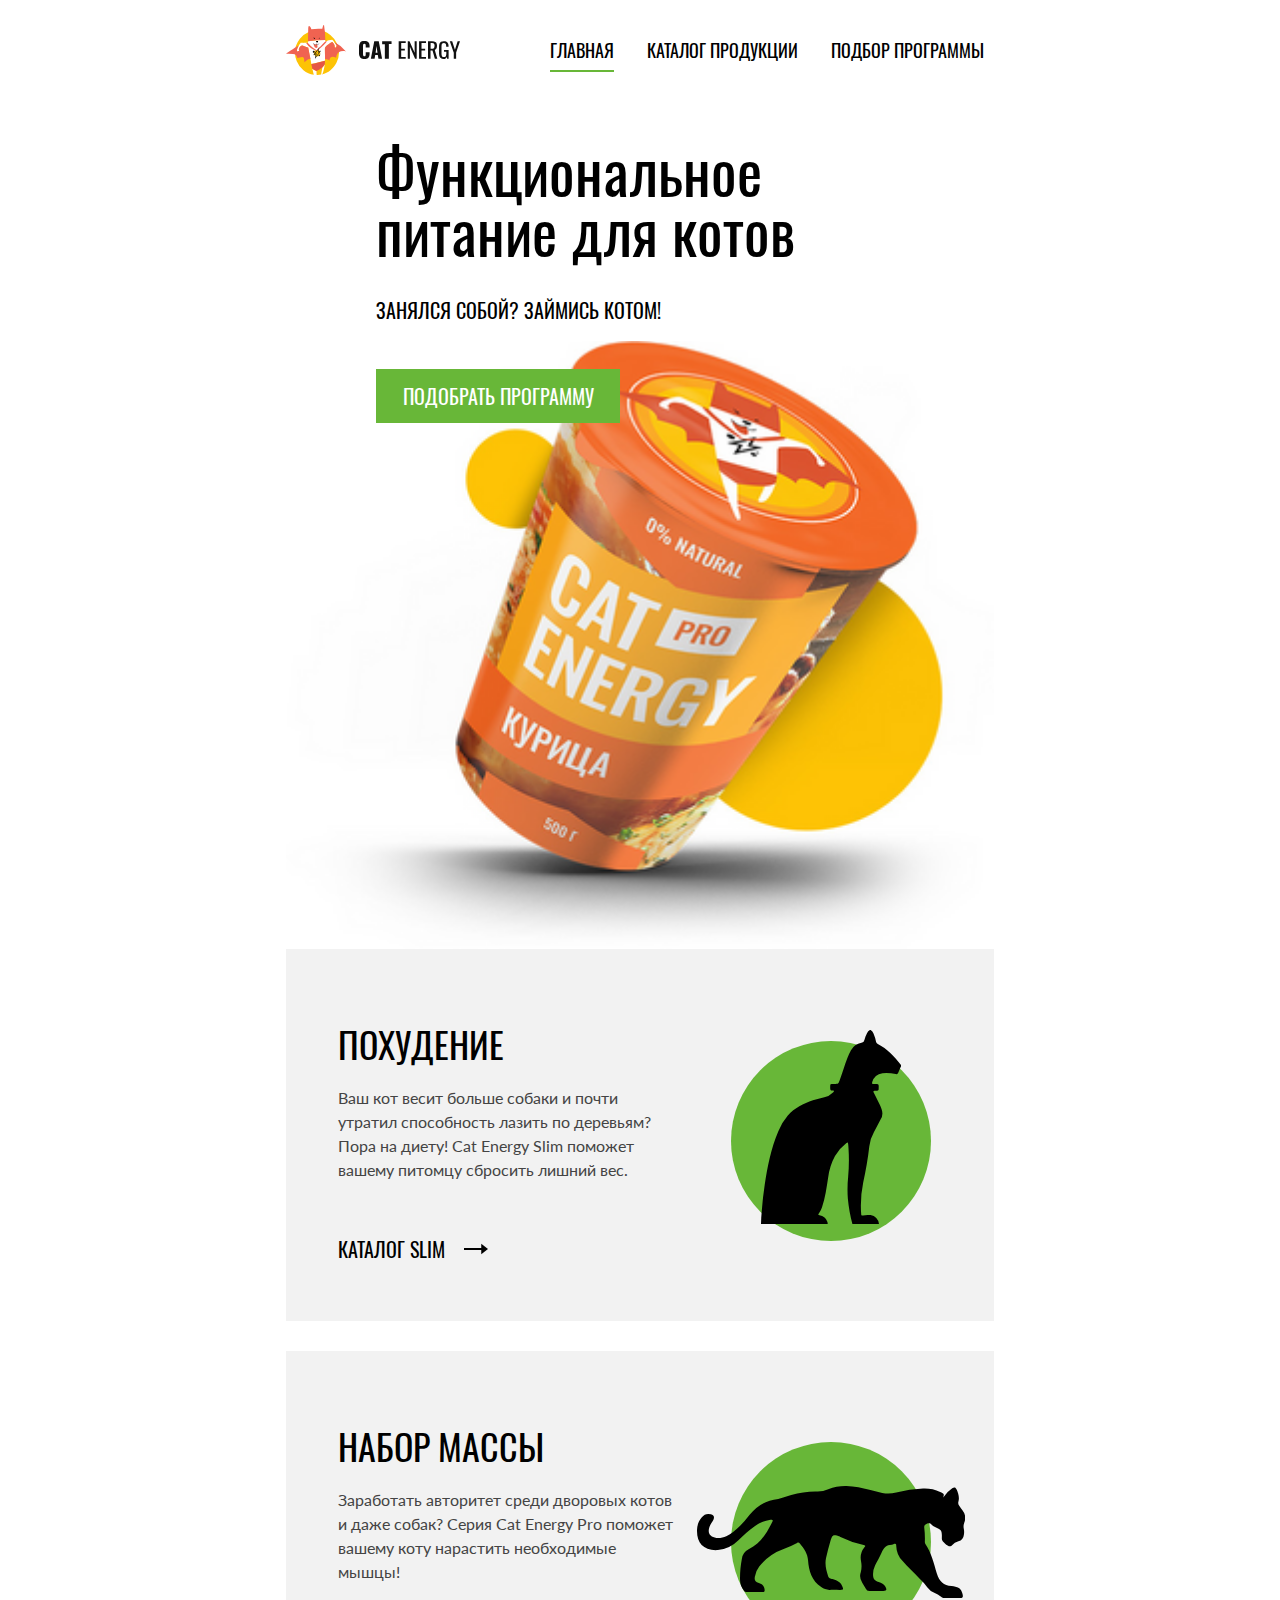
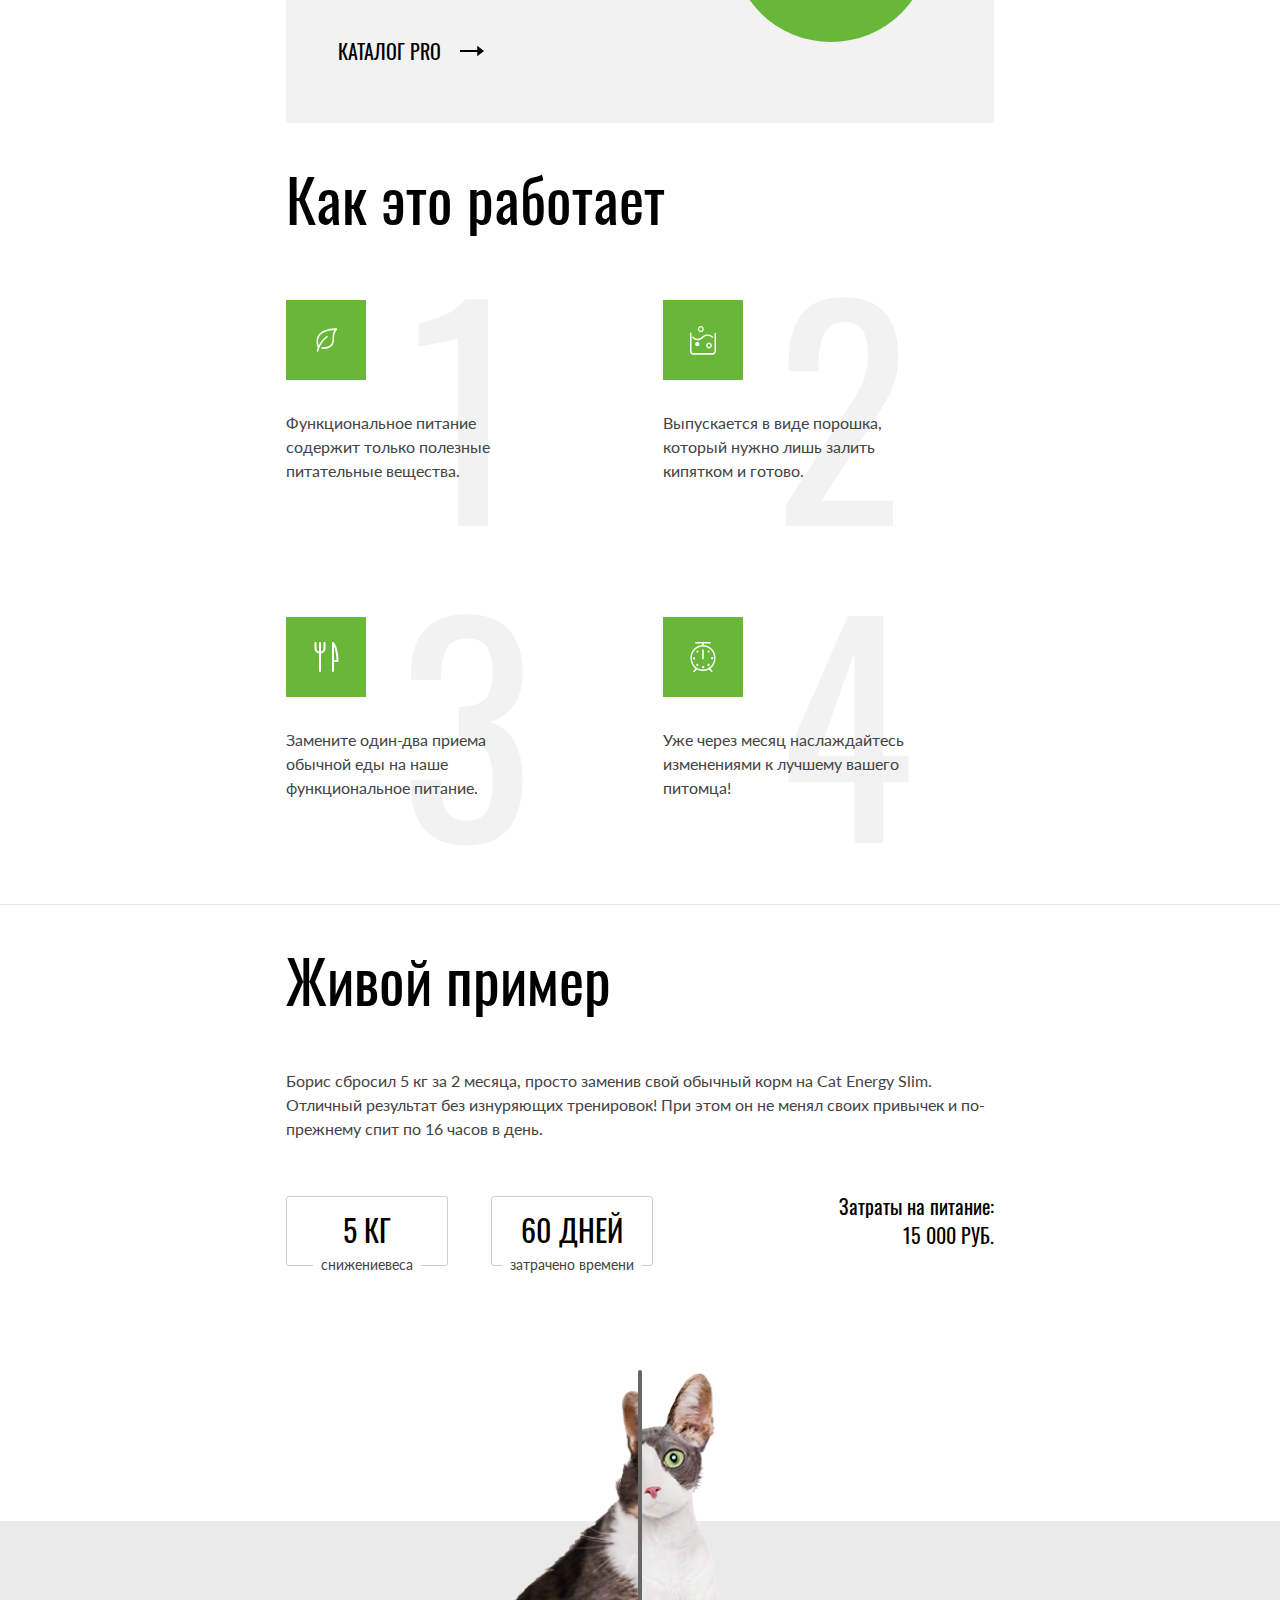
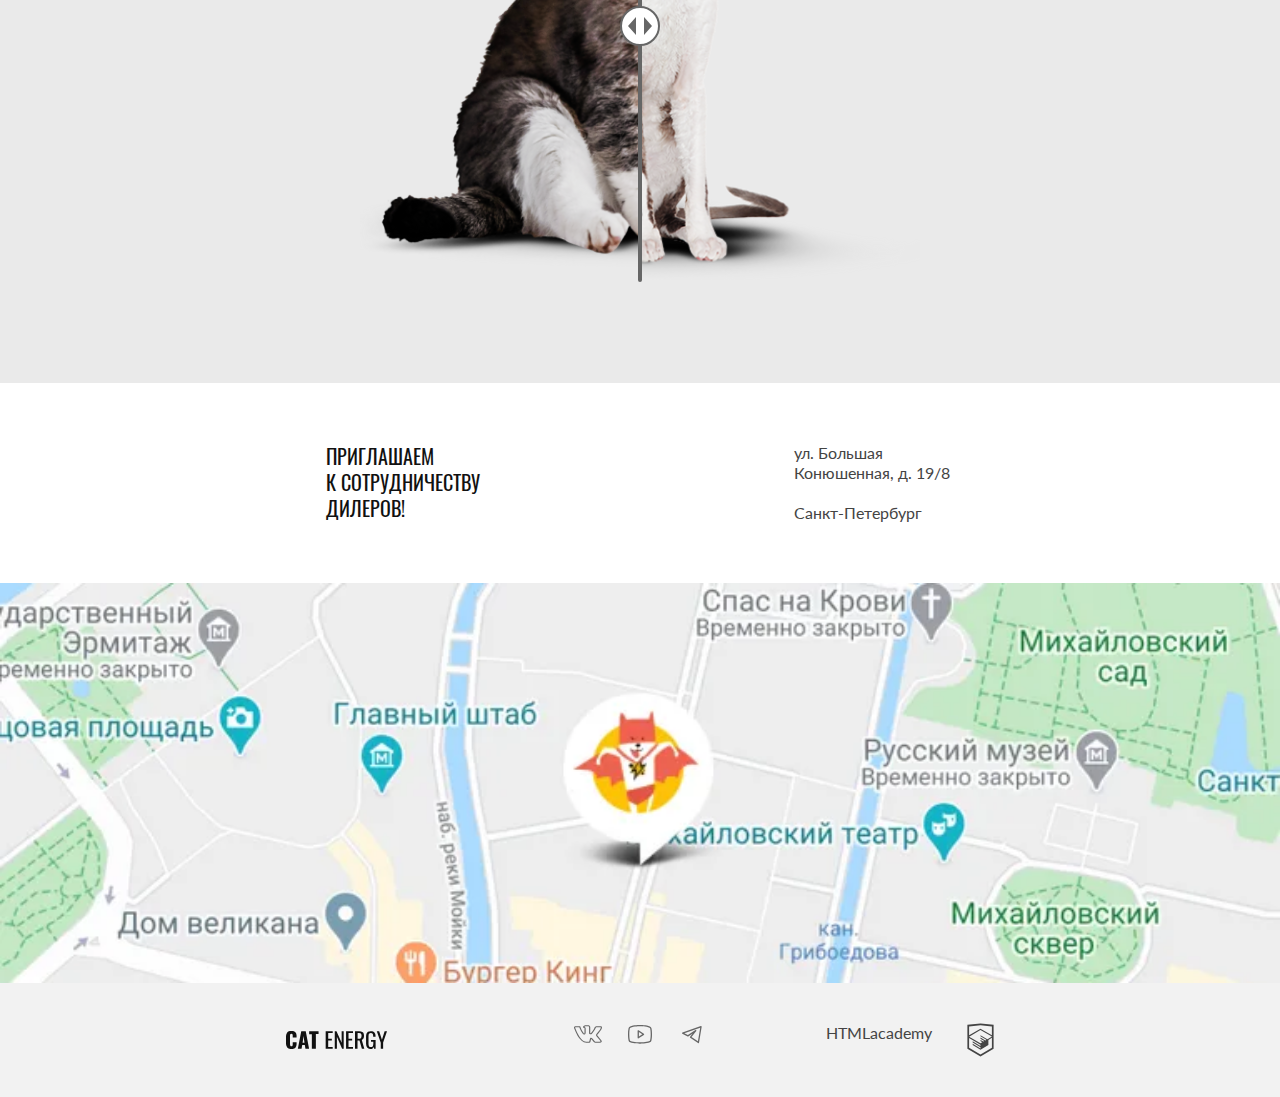
==== commit 0198c4a5: "Deploying to gh-pages from @ DudnikovDS/2536743-cat-energy-32@5c35512f98fb44097381064aa6eea5e70910b0" ====
--- a/index.html
+++ b/index.html
@@ -1 +1 @@
-<!DOCTYPE html><html class="page" lang="ru"><head><meta charset="UTF-8"><title>CAT ENERGY</title><meta name="viewport" content="width=device-width,initial-scale=1"><link rel="stylesheet" href="styles/styles.css"><link rel="icon" href="favicon.ico"><link rel="icon" href="favicons/icon.svg" type="image/svg+xml"><link rel="apple-touch-icon" href="favicons/apple-icon-180x180.png"><link rel="manifest" href="manifest.webmanifest"><script src="scripts/index.js" defer="defer"></script></head><body class="page-body"><header class="page-body__header header"><a class="header__logo logo" href="index.html"><picture><source media="(min-width: 1440px)" srcset="images/logo-desktop.svg" width="70" height="59" type="image/svg+xml"><source media="(min-width: 768px)" srcset="images/logo-tablet.svg" width="60" height="50" type="image/svg+xml"><img class="logo__picture" src="images/logo-mobile.svg" alt="Логотип картинка." width="33" height="38"></picture><img class="logo__picture logo__picture--text" src="images/logo-text.svg" alt="Логотип текст." width="101" height="18"></a><nav class="header__nav main-navigation"><button class="main-navigation__button" type="button"><span class="visually-hidden">Показать меню</span></button><ul class="main-navigation__list main-navigation__list--hidden main-navigation__list--light"><li class="main-navigation__item"><a class="main-navigation__link main-navigation__link--current" href="#" aria-current="page">Главная</a></li><li class="main-navigation__item"><a class="main-navigation__link" href="catalog.html">Каталог продукции</a></li><li class="main-navigation__item"><a class="main-navigation__link" href="#">Подбор программы</a></li></ul></nav></header><main class="main"><section class="hero"><div class="hero__wrapper"><h1 class="hero__title">Функциональное<br>питание для котов</h1><p class="hero__slogan">Занялся собой? Займись котом!</p><picture><source media="(min-width: 1440px)" srcset="images/hero-fhoto-desktop@1x.png, images/hero-fhoto-desktop@2x.png 2x" width="552" height="499" type="image/png"><source media="(min-width: 768px)" srcset="images/hero-fhoto-tablet@1x.png, images/hero-fhoto-tablet@2x.png 2x" width="709" height="609" type="image/png"><img class="hero__picture" src="images/hero-fhoto-mobile@1x.png" alt="Банка еды для кота Cat energy PRO курица." width="280" height="270" srcset="images/hero-fhoto-mobile@2x.png 2x"></picture><a class="hero__button button button--primary" href="#">Подобрать программу</a></div></section><section class="programs"><h2 class="visually-hidden">Программы</h2><article class="programs__item programs__item--slim"><h3 class="programs__title">Похудение</h3><p class="programs__description">Ваш кот весит больше собаки и почти утратил способность лазить по деревьям? Пора на диету! Cat Energy Slim поможет вашему питомцу сбросить лишний вес.</p><a class="programs__link" href="#">Каталог slim</a></article><article class="programs__item programs__item--pro"><h3 class="programs__title">Набор массы</h3><p class="programs__description">Заработать авторитет среди дворовых котов и даже собак? Серия Cat Energy Pro поможет вашему коту нарастить необходимые мышцы!</p><a class="programs__link" href="#">Каталог pro</a></article></section><section class="works"><h2 class="works__title">Как это работает</h2><ul class="works__list"><li class="works__item works__item--leaf">Функциональное питание содержит только полезные питательные вещества.</li><li class="works__item works__item--drink">Выпускается в виде порошка, который нужно лишь залить кипятком и готово.</li><li class="works__item works__item--tableware">Замените один-два приема обычной еды на наше функциональное питание.</li><li class="works__item works__item--clock">Уже через месяц наслаждайтесь изменениями к лучшему вашего питомца!</li></ul></section><section class="example"><div class="example__wrapper"><h2 class="example__title">Живой пример</h2><p class="example__description">Борис сбросил 5 кг за 2 месяца, просто заменив свой обычный корм на Cat Energy Slim. Отличный результат без изнуряющих тренировок! При этом он не менял своих привычек и по-прежнему спит по 16 часов в день.</p><ul class="example__stats"><li class="example__item example__item--decorated"><span class="example__meaning">5 КГ</span> <span class="example__parameter">снижение веса</span></li><li class="example__item example__item--decorated"><span class="example__meaning">60 ДНЕЙ</span> <span class="example__parameter">затрачено времени</span></li></ul><p class="example__cost"><span class="example__cost-parameter">Затраты на питание:</span> <span class="example__cost-meaning">15 000 РУБ.</span></p><div class="example__compare"><div class="example__image-container"><picture><source media="(min-width: 768px)" srcset="images/cat-before-tablet@1x.png, images/cat-before-tablet@2x.png 2x" width="560" height="512" type="image/png"><img class="example__image example__image--before" src="images/cat-before-mobile@1x.png" alt="Кот до нашего питания." width="280" height="256" srcset="images/cat-before-mobile@2x.png 2x"></picture></div><button class="example__button" type="button"><span class="visually-hidden">Посмотреть разницу</span></button><div class="example__image-container"><picture class="example__image example__image--after"><source media="(min-width: 768px)" srcset="images/cat-after-tablet@1x.png, images/cat-after-tablet@2x.png 2x" width="560" height="512" type="image/png"><img class="example__image example__image--after" src="images/cat-after-mobile@1x.png" alt="Кот после нашего питания." width="280" height="256" srcset="images/cat-after-mobile@2x.png 2x"></picture></div></div></div></section><section class="contacts"><h2 class="visually-hidden">Контакты</h2><div class="contacts__wrapper"><p class="contacts__slogan">Приглашаем к сотрудничеству дилеров!</p><address class="contacts__address"><span class="contacts__address-name">ул. Большая<br>Конюшенная, д. 19/8</span> <span class="contacts__address-name">Санкт-Петербург</span></address></div><picture><source media="(min-width: 1440px)" srcset="images/location-desktop@1x.png, images/location-desktop@2x.png 2x" width="1440" height="400" type="image/png"><source media="(min-width: 768px)" srcset="images/location-tablet@1x.png, images/location-tablet@2x.png 2x" width="768" height="400" type="image/png"><img class="contacts__map" src="images/location-mobile@1x.png" alt="Место расположения на карте." width="320" height="362" srcset="images/location-mobile@2x.png 2x"></picture></section></main><footer class="footer"><div class="footer__wrapper"><a class="footer__logo logo" href="index.html"><img class="logo__picture logo__picture--text" src="images/logo-text.svg" alt="Логотип." width="101" height="18"></a><ul class="footer__social-list social-list"><li class="social-list__item"><a class="social-list__link social-list__link--vk" href="#"><span class="visually-hidden">В контакте</span></a></li><li class="social-list__item"><a class="social-list__link social-list__link--youtube" href="#"><span class="visually-hidden">Youtube</span></a></li><li class="social-list__item"><a class="social-list__link social-list__link--tg" href="#"><span class="visually-hidden">Telegram</span></a></li></ul><a class="footer__htmlacademy-logo htmlacademy-logo" href="#"><span class="htmlacademy-logo__text">HTMLacademy</span> <span class="htmlacademy-logo__picture"></span></a></div></footer></body></html>+<!DOCTYPE html><html class="page" lang="ru"><head><meta charset="UTF-8"><title>CAT ENERGY</title><meta name="viewport" content="width=device-width,initial-scale=1"><link rel="stylesheet" href="styles/styles.css"><link rel="icon" href="favicon.ico"><link rel="icon" href="favicons/icon.svg" type="image/svg+xml"><link rel="apple-touch-icon" href="favicons/apple-icon-180x180.png"><link rel="manifest" href="manifest.webmanifest"><script src="scripts/index.js" defer="defer"></script></head><body class="page-body"><header class="page-body__header header"><a class="header__logo logo" href="index.html"><picture><source media="(min-width: 1440px)" srcset="images/logo-desktop.svg" width="70" height="59" type="image/svg+xml"><source media="(min-width: 768px)" srcset="images/logo-tablet.svg" width="60" height="50" type="image/svg+xml"><img class="logo__picture" src="images/logo-mobile.svg" alt="Логотип картинка." width="33" height="38"></picture><img class="logo__picture logo__picture--text" src="images/logo-text.svg" alt="Логотип текст." width="101" height="18"></a><nav class="header__nav main-navigation"><button class="main-navigation__button" type="button"><span class="visually-hidden">Показать меню</span></button><ul class="main-navigation__list main-navigation__list--hidden main-navigation__list--light"><li class="main-navigation__item"><a class="main-navigation__link main-navigation__link--current" href="#" aria-current="page">Главная</a></li><li class="main-navigation__item"><a class="main-navigation__link" href="catalog.html">Каталог продукции</a></li><li class="main-navigation__item"><a class="main-navigation__link" href="#">Подбор программы</a></li></ul></nav></header><main class="main"><section class="hero"><div class="hero__wrapper"><h1 class="hero__title">Функциональное<br>питание для котов</h1><p class="hero__slogan">Занялся собой? Займись котом!</p><picture><source media="(min-width: 1440px)" srcset="images/hero-fhoto-desktop@1x.png, images/hero-fhoto-desktop@2x.png 2x" width="552" height="499" type="image/png"><source media="(min-width: 768px)" srcset="images/hero-fhoto-tablet@1x.png, images/hero-fhoto-tablet@2x.png 2x" width="709" height="609" type="image/png"><img class="hero__picture" src="images/hero-fhoto-mobile@1x.png" alt="Банка еды для кота Cat energy PRO курица." width="280" height="270" srcset="images/hero-fhoto-mobile@2x.png 2x"></picture><a class="hero__button button button--primary" href="#">Подобрать программу</a></div></section><section class="programs"><h2 class="visually-hidden">Программы</h2><article class="programs__item programs__item--slim"><h3 class="programs__title">Похудение</h3><p class="programs__description">Ваш кот весит больше собаки и почти утратил способность лазить по деревьям? Пора на диету! Cat Energy Slim поможет вашему питомцу сбросить лишний вес.</p><a class="programs__link" href="#">Каталог slim</a></article><article class="programs__item programs__item--pro"><h3 class="programs__title">Набор массы</h3><p class="programs__description">Заработать авторитет среди дворовых котов и даже собак? Серия Cat Energy Pro поможет вашему коту нарастить необходимые мышцы!</p><a class="programs__link" href="#">Каталог pro</a></article></section><section class="works"><h2 class="works__title">Как это работает</h2><ul class="works__list"><li class="works__item works__item--leaf">Функциональное питание содержит только полезные питательные вещества.</li><li class="works__item works__item--drink">Выпускается в виде порошка, который нужно лишь залить кипятком и готово.</li><li class="works__item works__item--tableware">Замените один-два приема обычной еды на наше функциональное питание.</li><li class="works__item works__item--clock">Уже через месяц наслаждайтесь изменениями к лучшему вашего питомца!</li></ul></section><section class="example"><div class="example__wrapper"><h2 class="example__title">Живой пример</h2><p class="example__description">Борис сбросил 5 кг за 2 месяца, просто заменив свой обычный корм на Cat Energy Slim. Отличный результат без изнуряющих тренировок! При этом он не менял своих привычек и по-прежнему спит по 16 часов в день.</p><ul class="example__stats"><li class="example__item"><span class="example__meaning">5 КГ</span> <span class="example__parameter">снижение<br class="example__parameter-shift">веса</span></li><li class="example__item"><span class="example__meaning">60 ДНЕЙ</span> <span class="example__parameter">затрачено времени</span></li></ul><p class="example__cost"><span class="example__cost-parameter">Затраты на питание:</span> <span class="example__cost-meaning">15 000 РУБ.</span></p><div class="example__compare"><div class="example__image-container-before"><picture><source media="(min-width: 768px)" srcset="images/cat-before-tablet@1x.png, images/cat-before-tablet@2x.png 2x" width="560" height="512" type="image/png"><img class="example__image example__image-before" src="images/cat-before-mobile@1x.png" alt="Кот до нашего питания." width="280" height="256" srcset="images/cat-before-mobile@2x.png 2x"></picture></div><button class="example__button" type="button"><span class="visually-hidden">Посмотреть разницу</span></button><div class="example__image-container-after"><picture><source media="(min-width: 768px)" srcset="images/cat-after-tablet@1x.png, images/cat-after-tablet@2x.png 2x" width="560" height="512" type="image/png"><img class="example__image example__image-after" src="images/cat-after-mobile@1x.png" alt="Кот после нашего питания." width="280" height="256" srcset="images/cat-after-mobile@2x.png 2x"></picture></div></div></div></section><section class="contacts"><h2 class="visually-hidden">Контакты</h2><div class="contacts__wrapper"><p class="contacts__slogan">Приглашаем<br>к сотрудничеству<br>дилеров!</p><address class="contacts__address"><span class="contacts__address-name">ул. Большая<br>Конюшенная, д. 19/8</span> <span class="contacts__address-name">Санкт-Петербург</span></address></div><iframe class="contacts__map-interactive" src="https://www.google.com/maps/embed?pb=!1m18!1m12!1m3!1d3997.162788892918!2d30.318955098400224!3d59.9390880300428!2m3!1f0!2f0!3f0!3m2!1i1024!2i768!4f13.1!3m3!1m2!1s0x4696310fca145cc1%3A0x42b32648d8238007!2z0JHQvtC70YzRiNCw0Y8g0JrQvtC90Y7RiNC10L3QvdCw0Y8g0YPQuy4sIDE5LzgsINCh0LDQvdC60YIt0J_QtdGC0LXRgNCx0YPRgNCzLCAxOTExODY!5e0!3m2!1sru!2sru!4v1728132823657!5m2!1sru!2sru" width="600" height="450" style="border:0;" allowfullscreen="" loading="lazy" referrerpolicy="no-referrer-when-downgrade"></iframe></section></main><footer class="footer"><div class="footer__wrapper"><a class="footer__logo logo" href="index.html"><img class="logo__picture logo__picture--text" src="images/logo-text.svg" alt="Логотип." width="101" height="18"></a><ul class="footer__social-list social-list"><li class="social-list__item"><a class="social-list__link social-list__link--vk" href="#"><span class="visually-hidden">В контакте</span></a></li><li class="social-list__item"><a class="social-list__link social-list__link--youtube" href="#"><span class="visually-hidden">Youtube</span></a></li><li class="social-list__item"><a class="social-list__link social-list__link--tg" href="#"><span class="visually-hidden">Telegram</span></a></li></ul><a class="footer__htmlacademy-logo htmlacademy-logo" href="#"><span class="htmlacademy-logo__text">HTMLacademy</span> <span class="htmlacademy-logo__picture"></span></a></div></footer></body></html>--- a/styles/styles.css
+++ b/styles/styles.css
@@ -1 +1 @@
-@font-face{font-family:Oswald;src:url(../fonts/oswald/oswaldregular.woff2)format("woff2");font-weight:400;font-style:normal;font-display:swap}@font-face{font-family:Lato;src:url(../fonts/lato/Lato-Regular.woff2)format("woff2");font-weight:400;font-style:normal;font-display:swap}*,:before,:after{box-sizing:border-box}body{color:#444;margin:0;font-family:Lato,Arial,sans-serif;font-size:14px;line-height:18px}@media (width>=768px){body{font-size:16px;line-height:24px}}img{object-fit:contain;max-width:100%;height:auto}a{text-decoration:none}.visually-hidden{clip:rect(0 0 0 0);border:0;width:1px;height:1px;margin:-1px;padding:0;position:absolute;overflow:hidden}.button{color:#fff;text-align:center;text-transform:uppercase;background-color:#68b738;border:none;padding:10px 5px;font-family:Oswald,Arial,sans-serif;font-size:16px;line-height:20px;display:block}.button--secondary{color:#444;background-color:#f2f2f2}.page-body{grid-template-rows:auto 1fr auto;min-height:100vh;display:grid}@media (width>=1440px){.page-body .page-body__header{position:absolute;top:55px;left:50%;transform:translate(-50%)}}.header{justify-content:space-between;align-items:center;width:280px;margin:0 auto;padding:13px 0 14px;display:flex;position:relative}@media (width>=768px){.header{width:708px;padding-top:25px}}@media (width>=1440px){.header{z-index:4;width:1220px;padding:0}}.logo{gap:56px;display:flex}@media (width>=768px){.logo{gap:13px}}.logo:hover{opacity:.8}.logo:active{opacity:.6}.logo:focus-visible{opacity:.8}.main-navigation__list--hidden{display:none}.main-navigation__list{z-index:4;width:100%;margin:0;padding:0;list-style-type:none;position:absolute;top:100%;left:50%;transform:translate(-50%)}@media (width>=768px){.main-navigation__list{flex-wrap:wrap;justify-content:flex-end;gap:33px;width:auto;display:flex;position:static;transform:none}}.main-navigation__button{cursor:pointer;background-color:#0000;background-image:url(../icons/stack.svg#button-open-menu);border:none;width:24px;height:24px;display:block}@media (width>=768px){.main-navigation__button{display:none}}.main-navigation__button:hover{opacity:.6}.main-navigation__button:active{opacity:.3}.main-navigation__button:focus-visible{opacity:.6}.main-navigation__button--close{background-image:url(../icons/stack.svg#button-close);width:18px;height:18px}.main-navigation__link{color:#000;text-transform:uppercase;text-align:center;font-family:Oswald,Arial,sans-serif;font-size:20px;line-height:20px;display:block}@media (width>=768px){.main-navigation__link{font-size:18px;line-height:24px}}@media (width>=1440px){.main-navigation__link{font-size:20px;line-height:30px}}.main-navigation__link:hover{opacity:.6}.main-navigation__link:active{opacity:.3}.main-navigation__link:focus-visible{opacity:.6}@media (width>=1440px){.main-navigation__list--light{color:#fff}}.main__title{color:#000;width:280px;margin:0 auto 41px;padding-top:27px;font-family:Oswald,Arial,sans-serif;font-size:36px;font-weight:400;line-height:36px}@media (width>=768px){.main__title{width:708px;margin-bottom:84px;padding-top:65px;font-size:60px;line-height:60px}}@media (width>=1440px){.main__title{width:1220px;padding-top:74px}}.hero{background-image:-webkit-image-set(url(../images/hero-image-mobile@1x.webp) 1x type("image/webp"),url(../images/hero-image-mobile@2x.webp) 2x type("image/webp"),url(../images/hero-image-mobile@1x.jpg) 1x type("image/jpeg"),url(../images/hero-image-mobile@2x.jpg) 2x type("image/jpeg"));background-image:image-set("../images/hero-image-mobile@1x.webp" 1x type("image/webp"),"../images/hero-image-mobile@2x.webp" 2x type("image/webp"),"../images/hero-image-mobile@1x.jpg" 1x type("image/jpeg"),"../images/hero-image-mobile@2x.jpg" 2x type("image/jpeg"));background-position:top;background-repeat:no-repeat;background-size:auto 62.9%;margin-bottom:20px;position:relative}.hero:after{content:"";z-index:1;background-color:#68b738d9;width:100%;height:62.9%;display:block;position:absolute;top:0;right:0}.hero:before{content:"";z-index:-1;background-image:linear-gradient(90deg,#505055,#434247);width:100%;height:62.9%;display:block;position:absolute;top:0;right:0}@media (width>=768px){.hero{background-image:none;margin-bottom:0}.hero:after,.hero:before{content:"";width:0;height:0;display:block;position:absolute}}@media (width>=1440px){.hero{margin-bottom:82px}.hero:before{content:"";top:0;left:none;z-index:-1;background-image:-webkit-image-set(url(../images/hero-image-desktop@1x.webp) 1x type("image/webp"),url(../images/hero-image-desktop@2x.webp) 2x type("image/webp"),url(../images/hero-image-desktop@1x.jpg) 1x type("image/jpeg"),url(../images/hero-image-desktop@2x.jpg) 2x type("image/jpeg"));background-image:image-set("../images/hero-image-desktop@1x.webp" 1x type("image/webp"),"../images/hero-image-desktop@2x.webp" 2x type("image/webp"),"../images/hero-image-desktop@1x.jpg" 1x type("image/jpeg"),"../images/hero-image-desktop@2x.jpg" 2x type("image/jpeg"));background-position:0;background-repeat:no-repeat;background-size:cover;width:50%;height:100%;display:block;position:absolute;right:0}.hero:after{content:"";z-index:1;background-color:#68b738d9;width:50%;height:100%;display:block;position:absolute;top:0;right:0}}.hero__wrapper{color:#fff;text-align:center;z-index:2;width:280px;margin:0 auto;padding-top:27px;font-family:Oswald,Arial,sans-serif;position:relative}@media (width>=768px){.hero__wrapper{text-align:left;width:708px;padding-top:51px}}@media (width>=1440px){.hero__wrapper{text-align:left;width:1220px;padding-top:143px;padding-bottom:290px}}.hero__title{margin:0 0 25px;font-size:36px;font-weight:400;line-height:36px}@media (width>=768px){.hero__title{color:#000;margin-bottom:40px;padding-left:90px;font-size:60px;line-height:60px}}@media (width>=1440px){.hero__title{padding:81px 660px 0 80px}}.hero__slogan{text-transform:uppercase;margin:0 0 29px;font-size:14px;line-height:14px}@media (width>=768px){.hero__slogan{color:#000;margin-bottom:21px;padding-left:90px;font-size:20px;line-height:20px}}@media (width>=1440px){.hero__slogan{margin-bottom:52px;padding-left:80px;padding-right:700px}}.hero__picture{display:block}@media (width>=1440px){.hero__picture{position:absolute;top:143px;left:447px}}.hero__button{padding:14px 20px}@media (width>=768px){.hero__button{min-width:244px;font-size:20px;line-height:26px;position:absolute;bottom:526px;left:90px}}@media (width>=1440px){.hero__button{bottom:234px;left:80px}}.programs{flex-direction:column;gap:20px;width:280px;margin:0 auto;display:flex}@media (width>=768px){.programs{gap:30px;width:708px}}@media (width>=1440px){.programs{flex-flow:wrap;gap:80px;width:1220px}}.programs__item{background-color:#f2f2f2;padding:30px 33px 18px 20px;position:relative}@media (width>=768px){.programs__item{padding:77px 316px 53px 52px}}@media (width>=1440px){.programs__item{width:570px;padding:77px 61px 55px 52px}}.programs__title{color:#000;text-transform:uppercase;margin:0 0 29px;padding-left:90px;font-family:Oswald,Arial,sans-serif;font-size:24px;font-weight:400;line-height:37px}@media (width>=768px){.programs__title{margin-bottom:29px;padding-left:0;font-size:36px;line-height:36px}}@media (width>=1440px){.programs__title{margin-bottom:73px;padding-left:214px}}.programs__description{margin:0 0 38px}@media (width>=768px){.programs__description{margin-bottom:48px}}@media (width>=1440px){.programs__description{margin-bottom:23px}}.programs__link{color:#000;text-transform:uppercase;padding-right:58px;font-family:Oswald,Arial,sans-serif;font-size:16px;line-height:16px;position:relative}@media (width>=768px){.programs__link{font-size:20px;line-height:30px}}.programs__link:after{content:"";transform-origin:0;background-image:url(../icons/stack.svg#arrow);width:24px;height:12px;transition:transform .3s,opacity .3s;display:block;position:absolute;top:50%;right:15px;transform:translateY(-50%)}.programs__link:hover:after{transform:translateY(-50%)scaleX(1.33)}.programs__link:active{opacity:.3}.programs__item--slim:before{content:"";background-image:url(../icons/stack.svg#cat-slim);width:50px;height:53px;display:block;position:absolute}@media (width>=768px){.programs__item--slim:before{width:200px;height:211px;top:81px;left:445px}}@media (width>=1440px){.programs__item--slim:before{width:100px;height:106px;top:41px;left:52px}}.programs__item--pro:before{content:"";background-image:url(../icons/stack.svg#cat-pro);width:67px;height:50px;display:block;position:absolute}@media (width>=768px){.programs__item--pro:before{width:268px;height:200px;top:91px;left:411px}}@media (width>=1440px){.programs__item--pro:before{width:134px;height:100px;top:47px;left:33px}}.works{width:280px;margin:0 auto;padding-top:20px;padding-bottom:49px}@media (width>=768px){.works{width:708px;padding-top:45px;padding-bottom:47px}}@media (width>=1440px){.works{width:1220px;padding-top:71px;padding-bottom:69px}}.works__title{color:#000;margin:0 0 40px;font-family:Oswald,Arial,sans-serif;font-size:36px;font-weight:400;line-height:40px}@media (width>=768px){.works__title{margin-bottom:32px;font-size:60px;line-height:60px}}.works__list{counter-reset:ch1;row-gap:20px;margin:0;padding:0;list-style-type:none;display:grid}@media (width>=768px){.works__list{grid-template-columns:1fr 1fr;gap:37px 45px}}@media (width>=1440px){.works__list{grid-template-columns:245px 245px 245px 245px;column-gap:80px}}.works__item{grid-template-columns:60px 1fr;column-gap:20px;min-height:60px;display:grid;position:relative}.works__item:before{content:"";background-color:#68b738;width:60px;height:60px;display:block;position:static}@media (width>=768px){.works__item:before{width:80px;height:80px}.works__item{grid-template-columns:none;gap:31px 0;min-height:280px;padding-top:40px;padding-bottom:57px}.works__item:after{content:"";counter-increment:ch1;content:counter(ch1);color:#f2f2f2;z-index:-2;width:auto;height:280px;font-family:Oswald,Arial,sans-serif;font-size:280px;line-height:280px;display:block;position:absolute;right:0}.works__item--leaf{width:230px}}.works__item--leaf:before{background-image:url(../icons/stack.svg#leaf);background-position:50%;background-repeat:no-repeat;background-size:25px 28px}@media (width>=768px){.works__item--drink{width:246px}}.works__item--drink:before{background-image:url(../icons/stack.svg#drink);background-position:50%;background-repeat:no-repeat;background-size:26px 29px}@media (width>=768px){.works__item--tableware{width:248px}}.works__item--tableware:before{background-image:url(../icons/stack.svg#tableware);background-position:50%;background-repeat:no-repeat;background-size:25px 30px}@media (width>=768px){.works__item--clock{width:250px}}.works__item--clock:before{background-image:url(../icons/stack.svg#clock);background-position:50%;background-repeat:no-repeat;background-size:26px 31px}.example{background-color:#eaeaea}@media (width>=768px){.example{background-color:#0000;background-image:linear-gradient(0deg,#eaeaea 462px,#0000 462px)}}.example__wrapper{row-gap:20px;width:280px;margin:0 auto;padding-top:25px;padding-bottom:40px;display:grid}@media (width>=768px){.example__wrapper{grid-template-columns:367px 1fr;width:708px;padding-bottom:101px}}@media (width>=1440px){.example__wrapper{grid-template-columns:436px 560px;column-gap:224px;width:1220px;padding-bottom:75px}}.example__title{color:#000;margin:0 0 20px;font-family:Oswald,Arial,sans-serif;font-size:36px;font-weight:400;line-height:40px}@media (width>=768px){.example__title{grid-column:1/-1;font-size:60px;line-height:60px}}@media (width>=1440px){.example__title{grid-column:1/1}}.example__description{margin:0}@media (width>=768px){.example__description{grid-column:1/-1}}@media (width>=1440px){.example__description{grid-column:1/1}}.example__stats{grid-template-columns:1fr 1fr;column-gap:32px;margin:0;padding:0;list-style-type:none;display:grid}@media (width>=1440px){.example__stats{grid-column:1/1}}.example__meaning{color:#000;font-family:Oswald,Arial,sans-serif;font-size:24px;line-height:24px}@media (width>=768px){.example__meaning{font-size:30px;line-height:37px}}.example__parameter{font-size:12px;line-height:12px}@media (width>=768px){.example__parameter{font-size:14px;line-height:14px}}.example__cost{color:#000;justify-self:center;margin:0;font-family:Oswald,Arial,sans-serif;font-size:14px;line-height:20px}@media (width>=768px){.example__cost{font-size:20px;line-height:20px}}@media (width>=1440px){.example__cost{grid-column:1/1}}.example__compare{grid-column:1/-1;grid-template-columns:1fr 4px 1fr;display:grid}@media (width>=768px){.example__compare{margin-top:99px}}@media (width>=1440px){.example__compare{grid-area:1/2/5/-1}}.example__image-container{width:138px;min-height:256px}@media (width>=768px){.example__image-container{width:280px;min-height:512px}}.example__image{max-width:280px}@media (width>=768px){.example__image{max-width:560px}}.example__image--after{margin-left:-50%}.example__button{cursor:pointer;background-color:#666;border:none;border-radius:2px;width:4px;height:100%;padding:0;display:block;position:relative}.example__button:hover{background-color:#68b738}.example__button:active{opacity:.6;background-color:#5eaa2f}.example__button:focus-visible{background-color:#68b738}.example__button:before{content:"";background-color:#fff;border:2px solid #666;border-radius:50%;width:40px;height:40px;display:block;position:absolute;top:50%;left:50%;transform:translate(-50%,-50%)}.example__button:hover:before{border-color:#68b738}.example__button:active:before{border-color:#5eaa2f}.example__button:focus-visible:before{border-color:#68b738}.example__button:after{content:"";background-color:#666;width:24px;height:18px;display:block;position:absolute;top:50%;left:50%;transform:translate(-50%,-50%);-webkit-mask-image:url(../icons/stack.svg#example-button-arrows);mask-image:url(../icons/stack.svg#example-button-arrows)}.example__button:hover:after{background-color:#68b738}.example__button:active:after{background-color:#5eaa2f}.example__button:focus-visible:after{background-color:#68b738}.contacts{position:relative}.contacts__wrapper{justify-content:space-between;width:280px;margin:0 auto;padding-top:26px;padding-bottom:26px;display:flex}@media (width>=768px){.contacts__wrapper{column-gap:70px;width:628px;padding-top:61px;padding-bottom:61px}}@media (width>=1440px){.contacts__wrapper{background-color:#fff;width:565px;padding:60px 78px 60px 80px;display:flex;position:absolute;top:95px;left:110px}}.contacts__slogan{color:#111;text-transform:uppercase;margin:0;font-family:Oswald,Arial,sans-serif;font-size:16px;line-height:20px}@media (width>=768px){.contacts__slogan{justify-self:start;font-size:20px;line-height:26px}}.contacts__address{width:140px;font-style:normal;line-height:20px}@media (width>=768px){.contacts__address{justify-self:end;line-height:20px}}.contacts__map{width:100%;display:block}.footer{background-color:#f2f2f2}.footer__wrapper{justify-items:center;gap:40px;width:280px;margin:0 auto;padding-top:40px;padding-bottom:40px;display:grid}@media (width>=768px){.footer__wrapper{grid-template-columns:1fr 1fr 1fr;width:708px}}@media (width>=1440px){.footer__wrapper{width:1220px}}@media (width>=768px){.footer__logo{justify-self:start}.footer__htmlacademy-logo{justify-self:end}}.social-list{gap:24px;margin:0;padding:0;list-style-type:none;display:flex}.social-list__link{background-color:#666;width:28px;height:22px;display:block}.social-list__link:hover{background-color:#68b738}.social-list__link:active{opacity:.6}.social-list__link:focus-visible{background-color:#68b738}.social-list__link--vk{-webkit-mask-image:url(../icons/stack.svg#vk);mask-image:url(../icons/stack.svg#vk)}.social-list__link--youtube{-webkit-mask-image:url(../icons/stack.svg#youtube);mask-image:url(../icons/stack.svg#youtube)}.social-list__link--tg{-webkit-mask-image:url(../icons/stack.svg#telegram);mask-image:url(../icons/stack.svg#telegram)}.htmlacademy-logo{justify-content:space-between;width:100%;display:flex}@media (width>=768px){.htmlacademy-logo{width:168px}}.htmlacademy-logo__picture{background-color:#444;width:27px;height:34px;display:block;-webkit-mask-image:url(../icons/stack.svg#logo-htmlacademy);mask-image:url(../icons/stack.svg#logo-htmlacademy)}.htmlacademy-logo__text{color:#444;font-family:Lato,Arial,sans-serif;font-size:16px;line-height:20px;display:block}.htmlacademy-logo:hover .htmlacademy-logo__picture{background-color:#68b738}.htmlacademy-logo:active .htmlacademy-logo__picture{opacity:.3}.htmlacademy-logo:focus-visible .htmlacademy-logo__picture{background-color:#68b738}.htmlacademy-logo:active .htmlacademy-logo__text{opacity:.3}.catalog__list{width:280px;margin:0 auto;padding:0;list-style-type:none}@media (width>=768px){.catalog__list{flex-flow:wrap;justify-content:space-between;row-gap:60px;width:708px;display:flex}}@media (width>=1440px){.catalog__list{justify-content:flex-start;gap:63px 80px;width:1220px}}.catalog-item{width:280px;min-height:209px;padding-top:20px;padding-bottom:25px}@media (width>=768px){.catalog-item{width:324px;min-height:511px}}@media (width>=1440px){.catalog-item{width:245px}}.catalog-item__title{color:#222;text-transform:uppercase;font-family:Oswald,Arial,sans-serif;font-size:16px;font-weight:400;line-height:20px}@media (width>=768px){.catalog-item__title{font-size:20px;line-height:24px}}.catalog-item__properties{margin:0;padding:0;font-size:12px;line-height:16px;list-style-type:none}@media (width>=768px){.catalog-item__properties{font-size:16px;line-height:20px}}.catalog-item__more-description{font-size:12px;line-height:16px}@media (width>=768px){.catalog-item__more-description{font-size:16px;line-height:20px}}.catalog-item--more{position:relative}.catalog-item--more:before{content:"";background-image:url(../icons/stack.svg#plus);width:30px;height:30px;display:block;position:absolute;top:10px;left:40px}@media (width>=768px){.catalog-item--more:before{width:60px;height:60px}}.catalog-add{width:280px;margin:0 auto;padding-top:25px}@media (width>=768px){.catalog-add{width:708px;padding-top:74px}}@media (width>=1440px){.catalog-add{grid-template-columns:896px 245px;column-gap:80px;width:1220px;padding-top:71px;display:grid}}.catalog-add__list{margin:0 0 35px;padding:0;list-style-type:none}@media (width>=768px){.catalog-add__list{margin-bottom:70px}}@media (width>=1440px){.catalog-add__list{margin-bottom:0}}.catalog-add__title{color:#000;margin:0 0 36px;font-family:Oswald,Arial,sans-serif;font-size:24px;font-weight:400;line-height:24px}@media (width>=768px){.catalog-add__title{margin-bottom:80px;font-size:32px;line-height:32px}}@media (width>=1440px){.catalog-add__title{grid-column:1/3;font-size:40px;line-height:40px}}.catalog-add-item{grid-template-columns:1fr 1fr;row-gap:14px;padding-top:13px;padding-bottom:19px;display:grid}@media (width>=768px){.catalog-add-item{grid-template-columns:3fr 2fr 1fr;padding:26px 38px 28px}}@media (width>=1440px){.catalog-add-item{grid-template-columns:2fr 1fr 1fr 1fr;padding:15px 0 17px}}.catalog-add-item__title{color:#222;text-transform:uppercase;grid-column:1/3;margin:0;font-family:Oswald,Arial,sans-serif;font-size:16px;font-weight:400;line-height:16px}@media (width>=768px){.catalog-add-item__title{grid-column:1/2;font-size:20px;line-height:20px}}.catalog-add-item__quantity{line-height:14px}@media (width>=768px){.catalog-add-item__quantity{justify-self:end;font-size:16px;line-height:20px}}.catalog-add-item__price{justify-self:end;line-height:14px}@media (width>=768px){.catalog-add-item__price{font-size:16px;line-height:20px}}.catalog-add-item__button{grid-column:1/3}@media (width>=768px){.catalog-add-item__button{grid-column:1/4}}@media (width>=1440px){.catalog-add-item__button{grid-column:4/5}}.promo{background-image:-webkit-linear-gradient(90deg,#68b738d9 0% 100%),-webkit-image-set(url(../images/promo-image-mobile@1x.webp) 1x type("image/webp"),url(../images/promo-image-mobile@2x.webp) 2x type("image/webp"),url(../images/promo-image-mobile@1x.jpg) 1x type("image/jpeg"),url(../images/promo-image-mobile@2x.jpg) 2x type("image/jpeg"));background-image:linear-gradient(90deg,#68b738d9 0% 100%),image-set("../images/promo-image-mobile@1x.webp" 1x type("image/webp"),"../images/promo-image-mobile@2x.webp" 2x type("image/webp"),"../images/promo-image-mobile@1x.jpg" 1x type("image/jpeg"),"../images/promo-image-mobile@2x.jpg" 2x type("image/jpeg"));background-position:50%;background-repeat:no-repeat;background-size:cover;justify-content:center;padding:187px 59px 20px 56px;display:flex;position:relative}.promo:before{content:"";background-image:url(../icons/stack.svg#gift);width:80px;height:83px;display:block;position:absolute;top:50px;left:50%;transform:translate(-50%)}@media (width>=768px){.promo:before{top:50%;left:77px;transform:translateY(-50%)}}@media (width>=1440px){.promo:before{top:56px;left:50%;transform:translate(-50%)}}@media (width>=768px){.promo{background-image:-webkit-linear-gradient(90deg,#68b738d9 0% 100%),-webkit-image-set(url(../images/promo-image-tablet@1x.webp) 1x type("image/webp"),url(../images/promo-image-tablet@2x.webp) 2x type("image/webp"),url(../images/promo-image-tablet@1x.jpg) 1x type("image/jpeg"),url(../images/promo-image-tablet@2x.jpg) 2x type("image/jpeg"));background-image:linear-gradient(90deg,#68b738d9 0% 100%),image-set("../images/promo-image-tablet@1x.webp" 1x type("image/webp"),"../images/promo-image-tablet@2x.webp" 2x type("image/webp"),"../images/promo-image-tablet@1x.jpg" 1x type("image/jpeg"),"../images/promo-image-tablet@2x.jpg" 2x type("image/jpeg"));align-items:center;padding:71px 125px 69px 421px}}@media (width>=1440px){.promo{background-image:-webkit-linear-gradient(90deg,#68b738d9 0% 100%),-webkit-image-set(url(../images/promo-image-desktop@1x.webp) 1x type("image/webp"),url(../images/promo-image-desktop@2x.webp) 2x type("image/webp"),url(../images/promo-image-desktop@1x.jpg) 1x type("image/jpeg"),url(../images/promo-image-desktop@2x.jpg) 2x type("image/jpeg"));background-image:linear-gradient(90deg,#68b738d9 0% 100%),image-set("../images/promo-image-desktop@1x.webp" 1x type("image/webp"),"../images/promo-image-desktop@2x.webp" 2x type("image/webp"),"../images/promo-image-desktop@1x.jpg" 1x type("image/jpeg"),"../images/promo-image-desktop@2x.jpg" 2x type("image/jpeg"));align-items:center;padding:185px 42px 43px}}.promo__description{color:#fff;text-align:center;margin:0;font-size:16px;line-height:20px}.subscribe{width:280px;margin:0 auto;padding-top:40px;padding-bottom:40px}@media (width>=768px){.subscribe{width:708px;padding-top:80px;padding-bottom:80px}}@media (width>=1440px){.subscribe{width:1220px;padding-top:96px;padding-bottom:104px}}.subscribe__title{color:#000;margin:0 0 32px;font-family:Oswald,Arial,sans-serif;font-size:24px;font-weight:400;line-height:24px}@media (width>=768px){.subscribe__title{margin-bottom:66px;font-size:32px;line-height:32px}}@media (width>=1440px){.subscribe__title{font-size:40px;line-height:40px}}.subscribe__slogan{color:#000;margin:0 0 24px;font-family:Oswald,Arial,sans-serif;font-size:16px;line-height:24px}@media (width>=768px){.subscribe__slogan{font-size:24px;line-height:32px}}@media (width>=1440px){.subscribe__slogan{text-align:center;width:752px;margin-left:auto;margin-right:auto}}@media (width>=768px){.subscribe__form{display:flex}}@media (width>=1440px){.subscribe__form{width:752px;margin:0 auto}}.subscribe__email{color:#000;text-transform:uppercase;width:280px;margin-bottom:15px;padding:10px;font-family:Oswald,Arial,sans-serif;font-size:20px;line-height:30px}@media (width>=768px){.subscribe__email{width:354px;margin-bottom:0}}@media (width>=1440px){.subscribe__email{width:398px}}.subscribe__button{width:280px;padding-top:15px;padding-bottom:15px}@media (width>=768px){.subscribe__button{width:354px}}+@font-face{font-family:Oswald;src:url(../fonts/oswald/oswaldregular.woff2)format("woff2");font-weight:400;font-style:normal;font-display:swap}@font-face{font-family:Lato;src:url(../fonts/lato/Lato-Regular.woff2)format("woff2");font-weight:400;font-style:normal;font-display:swap}*,:before,:after{box-sizing:border-box}body{color:#444;margin:0;font-family:Lato,Arial,sans-serif;font-size:14px;line-height:18px}@media (width>=768px){body{font-size:16px;line-height:24px}}img{object-fit:contain;max-width:100%;height:auto;display:block}a{text-decoration:none}.visually-hidden{clip:rect(0 0 0 0);border:0;width:1px;height:1px;margin:-1px;padding:0;position:absolute;overflow:hidden}.button{color:#fff;text-align:center;text-transform:uppercase;background-color:#68b738;border:none;padding:10px 5px;font-family:Oswald,Arial,sans-serif;font-size:16px;line-height:20px;display:block}.button--secondary{color:#444;background-color:#f2f2f2}.page-body{grid-template-rows:auto 1fr auto;min-height:100vh;display:grid}@media (width>=1440px){.page-body .page-body__header{padding-top:0;position:absolute;top:55px;left:50%;transform:translate(-50%)}}.header{justify-content:space-between;align-items:center;width:280px;margin:0 auto;padding:13px 0 14px;display:flex}@media (width<=767px){.header:before{content:"";background-color:#ebebeb;width:100%;height:1px;display:block;position:absolute;top:66px;left:0}}@media (width>=768px){.header{width:708px;padding:25px 0 0}}@media (width>=1440px){.header{z-index:4;width:1220px;padding-top:55px}}.logo{gap:56px;display:flex}@media (width>=768px){.logo{gap:13px}}.logo:hover{opacity:.8}.logo:active{opacity:.6}.logo:focus-visible{opacity:.8}.main-navigation__list--hidden{display:none}.main-navigation__list{z-index:4;background-color:#fff;width:100%;margin:0;padding:0;list-style-type:none;position:absolute;top:65px;left:0%}@media (width>=768px){.main-navigation__list{flex-wrap:wrap;justify-content:flex-end;gap:13px;width:auto;display:flex;position:static;transform:none}}@media (width>=1440px){.main-navigation__list{background-color:#0000}}.main-navigation__link{color:#000;text-transform:uppercase;text-align:center;border-top:1px solid #e6e6e6;padding:22px 10px 24px;font-family:Oswald,Arial,sans-serif;font-size:20px;line-height:20px;display:block;position:relative}@media (width>=768px){.main-navigation__link{border:none;padding:12px 10px 13px;font-size:18px;line-height:24px}}@media (width>=1440px){.main-navigation__link{font-size:20px;line-height:30px}}.main-navigation__link:hover{opacity:.6}.main-navigation__link:active{opacity:.3}.main-navigation__link:focus-visible{opacity:.6}@media (width>=768px){.main-navigation__link--current:after{content:"";background-color:#68b738;width:calc(100% - 20px);height:2px;display:block;position:absolute;bottom:3px;left:50%;transform:translate(-50%)}}@media (width>=1440px){.main-navigation__list--light{color:#fff}.main-navigation__link--current.main-navigation__list--light:after{background-color:#fff}}.main-navigation__button{cursor:pointer;background-color:#0000;background-image:url(../icons/stack.svg#button-open-menu);border:none;width:24px;height:24px;display:block}@media (width>=768px){.main-navigation__button{display:none}}.main-navigation__button:hover{opacity:.6}.main-navigation__button:active{opacity:.3}.main-navigation__button:focus-visible{opacity:.6}.main-navigation__button--close{background-image:url(../icons/stack.svg#button-close);width:18px;height:18px}.main__title{color:#000;width:280px;margin:0 auto 41px;padding-top:27px;font-family:Oswald,Arial,sans-serif;font-size:36px;font-weight:400;line-height:36px}@media (width>=768px){.main__title{width:708px;margin-bottom:84px;padding-top:65px;font-size:60px;line-height:60px}}@media (width>=1440px){.main__title{width:1220px;padding-top:74px}}.hero{background-image:-webkit-image-set(url(../images/hero-image-mobile@1x.webp) 1x type("image/webp"),url(../images/hero-image-mobile@2x.webp) 2x type("image/webp"),url(../images/hero-image-mobile@1x.jpg) 1x type("image/jpeg"),url(../images/hero-image-mobile@2x.jpg) 2x type("image/jpeg"));background-image:image-set("../images/hero-image-mobile@1x.webp" 1x type("image/webp"),"../images/hero-image-mobile@2x.webp" 2x type("image/webp"),"../images/hero-image-mobile@1x.jpg" 1x type("image/jpeg"),"../images/hero-image-mobile@2x.jpg" 2x type("image/jpeg"));background-position:top;background-repeat:no-repeat;background-size:auto 62.9%;margin-bottom:20px;position:relative}.hero:after{content:"";z-index:1;background-color:#68b738d9;width:100%;height:62.9%;display:block;position:absolute;top:0;right:0}.hero:before{content:"";z-index:-1;background-image:linear-gradient(90deg,#505055,#434247);width:100%;height:62.9%;display:block;position:absolute;top:0;right:0}@media (width>=768px){.hero{background-image:none;margin-bottom:0}.hero:after,.hero:before{content:"";width:0;height:0;display:block;position:absolute}}@media (width>=1440px){.hero{margin-bottom:82px}.hero:before{content:"";top:0;left:none;z-index:-1;background-image:-webkit-image-set(url(../images/hero-image-desktop@1x.webp) 1x type("image/webp"),url(../images/hero-image-desktop@2x.webp) 2x type("image/webp"),url(../images/hero-image-desktop@1x.jpg) 1x type("image/jpeg"),url(../images/hero-image-desktop@2x.jpg) 2x type("image/jpeg"));background-image:image-set("../images/hero-image-desktop@1x.webp" 1x type("image/webp"),"../images/hero-image-desktop@2x.webp" 2x type("image/webp"),"../images/hero-image-desktop@1x.jpg" 1x type("image/jpeg"),"../images/hero-image-desktop@2x.jpg" 2x type("image/jpeg"));background-position:10%;background-repeat:no-repeat;background-size:cover;width:50%;height:100%;display:block;position:absolute;right:0}.hero:after{content:"";z-index:1;background-color:#68b738d9;width:50%;height:100%;display:block;position:absolute;top:0;right:0}}.hero__wrapper{color:#fff;text-align:center;z-index:2;width:280px;margin:0 auto;padding-top:27px;font-family:Oswald,Arial,sans-serif;position:relative}@media (width>=768px){.hero__wrapper{text-align:left;width:708px;padding-top:65px}}@media (width>=1440px){.hero__wrapper{text-align:left;width:1220px;padding-top:143px;padding-bottom:290px}}.hero__title{margin:0 0 25px;font-size:36px;font-weight:400;line-height:36px}@media (width>=768px){.hero__title{color:#000;margin-bottom:40px;padding-left:90px;font-size:60px;line-height:60px}}@media (width>=1440px){.hero__title{padding:81px 660px 0 80px}}.hero__slogan{text-transform:uppercase;margin:0 0 29px;font-size:14px;line-height:14px}@media (width>=768px){.hero__slogan{color:#000;margin-bottom:21px;padding-left:90px;font-size:20px;line-height:20px}}@media (width>=1440px){.hero__slogan{margin-bottom:52px;padding-left:80px;padding-right:700px}}.hero__picture{display:block}@media (width>=1440px){.hero__picture{position:absolute;top:143px;left:447px}}@media (width>=768px){.hero__button{min-width:244px;padding:14px 20px;font-size:20px;line-height:26px;position:absolute;bottom:526px;left:90px}}@media (width>=1440px){.hero__button{bottom:234px;left:80px}}.programs{flex-direction:column;gap:20px;width:280px;margin:0 auto;display:flex}@media (width>=768px){.programs{gap:30px;width:708px}}@media (width>=1440px){.programs{flex-flow:wrap;gap:80px;width:1220px}}.programs__item{background-color:#f2f2f2;padding:30px 33px 18px 20px;position:relative}@media (width>=768px){.programs__item{padding:77px 316px 57px 52px}}@media (width>=1440px){.programs__item{width:570px;padding:77px 61px 59px 52px}}.programs__title{color:#000;text-transform:uppercase;margin:0 0 29px;padding-left:70px;font-family:Oswald,Arial,sans-serif;font-size:24px;font-weight:400;line-height:37px}@media (width>=768px){.programs__title{margin-bottom:24px;padding-left:0;font-size:36px;line-height:36px}}@media (width>=1440px){.programs__title{margin-bottom:73px;padding-left:214px}}.programs__description{margin:0 0 42px;position:relative}@media (width<=767px){.programs__description:after{content:"";background-color:#d9d9d9;width:240px;height:1px;display:block;position:absolute;bottom:-23px;left:50%;transform:translate(-50%)}}@media (width>=768px){.programs__description{margin-bottom:52px}}@media (width>=1440px){.programs__description{margin-bottom:27px}}.programs__link{color:#000;text-transform:uppercase;padding-right:58px;font-family:Oswald,Arial,sans-serif;font-size:16px;line-height:16px;position:relative}@media (width>=768px){.programs__link{font-size:20px;line-height:30px}}.programs__link:after{content:"";transform-origin:0;background-image:url(../icons/stack.svg#arrow);width:24px;height:12px;transition:transform .3s,opacity .3s;display:block;position:absolute;top:50%;right:15px;transform:translateY(-50%)}.programs__link:hover:after{transform:translateY(-50%)scaleX(1.33)}.programs__link:active{opacity:.3}.programs__item--slim:before{content:"";background-image:url(../icons/stack.svg#cat-slim);width:50px;height:53px;display:block;position:absolute;top:24px;left:20px}@media (width>=768px){.programs__item--slim:before{width:200px;height:211px;top:81px;left:445px}}@media (width>=1440px){.programs__item--slim:before{width:100px;height:106px;top:41px;left:52px}}.programs__item--pro:before{content:"";background-image:url(../icons/stack.svg#cat-pro);width:67px;height:50px;display:block;position:absolute;top:24px;left:13px}@media (width>=768px){.programs__item--pro:before{width:268px;height:200px;top:91px;left:411px}}@media (width>=1440px){.programs__item--pro:before{width:134px;height:100px;top:47px;left:33px}}.works{width:280px;margin:0 auto;padding-top:20px;padding-bottom:49px}@media (width>=768px){.works{width:708px;padding-top:45px;padding-bottom:47px}}@media (width>=1440px){.works{width:1220px;padding-top:71px;padding-bottom:69px}}.works__title{color:#000;margin:0 0 40px;font-family:Oswald,Arial,sans-serif;font-size:36px;font-weight:400;line-height:40px}@media (width>=768px){.works__title{margin-bottom:32px;font-size:60px;line-height:60px}}.works__list{counter-reset:ch1;row-gap:20px;margin:0;padding:0;list-style-type:none;display:grid}@media (width>=768px){.works__list{grid-template-columns:1fr 1fr;gap:37px 45px}}@media (width>=1440px){.works__list{grid-template-columns:245px 245px 245px 245px;column-gap:80px}}.works__item{grid-template-columns:60px 1fr;column-gap:20px;min-height:60px;display:grid;position:relative}.works__item:before{content:"";background-color:#68b738;width:60px;height:60px;display:block;position:static}@media (width>=768px){.works__item:before{width:80px;height:80px}.works__item{grid-template-columns:none;gap:31px 0;min-height:280px;padding-top:40px;padding-bottom:57px}.works__item:after{content:"";counter-increment:ch1;content:counter(ch1);color:#f2f2f2;z-index:-2;width:auto;height:280px;font-family:Oswald,Arial,sans-serif;font-size:280px;line-height:280px;display:block;position:absolute;right:0}.works__item--leaf{width:230px}}.works__item--leaf:before{background-image:url(../icons/stack.svg#leaf);background-position:50%;background-repeat:no-repeat;background-size:25px 28px}@media (width>=768px){.works__item--drink{width:246px}}.works__item--drink:before{background-image:url(../icons/stack.svg#drink);background-position:50%;background-repeat:no-repeat;background-size:26px 29px}@media (width>=768px){.works__item--tableware{width:248px}}.works__item--tableware:before{background-image:url(../icons/stack.svg#tableware);background-position:50%;background-repeat:no-repeat;background-size:25px 30px}@media (width>=768px){.works__item--clock{width:250px}}.works__item--clock:before{background-image:url(../icons/stack.svg#clock);background-position:50%;background-repeat:no-repeat;background-size:26px 31px}.example{background-color:#eaeaea}@media (width>=768px){.example{background-color:#0000;background-image:linear-gradient(0deg,#eaeaea 462px,#0000 462px)}}@media (width>=768px) and (width<=1439px){.example:before{content:"";background-color:#e6e6e6;width:100%;height:1px;display:block;position:absolute}}.example__wrapper{row-gap:20px;width:280px;margin:0 auto;padding-top:25px;padding-bottom:40px;display:grid}@media (width>=768px){.example__wrapper{grid-template-columns:367px 1fr;width:708px;padding-top:45px;padding-bottom:101px}}@media (width>=1440px){.example__wrapper{grid-template-columns:436px 560px;column-gap:224px;width:1220px;padding-top:0;padding-bottom:75px}}.example__title{color:#000;margin:0 0 20px;font-family:Oswald,Arial,sans-serif;font-size:36px;font-weight:400;line-height:40px}@media (width>=768px){.example__title{grid-column:1/-1;margin-bottom:40px;font-size:60px;line-height:60px}}@media (width>=1440px){.example__title{grid-column:1/1;margin-bottom:126px}}.example__description{margin:0}@media (width>=768px){.example__description{grid-column:1/-1;margin-bottom:35px}}@media (width>=1440px){.example__description{grid-column:1/1;margin-bottom:49px}}.example__stats{text-align:center;grid-template-columns:1fr 1fr;column-gap:32px;margin:0 0 14px;padding:0;list-style-type:none;display:grid}@media (width>=768px){.example__stats{column-gap:43px;margin-bottom:84px}}@media (width>=1440px){.example__stats{grid-column:1/1;margin-bottom:40px}}.example__item{border:1px solid #cdcdcd;border-radius:3px;flex-direction:column;align-items:center;padding:14px 5px 17px;display:flex;position:relative}.example__meaning{color:#000;font-family:Oswald,Arial,sans-serif;font-size:24px;line-height:24px}@media (width>=768px){.example__meaning{font-size:30px;line-height:37px}}.example__parameter{background-color:#eaeaea;width:87px;padding:0 5px;font-size:12px;line-height:12px;position:absolute;bottom:-14px}@media (width>=768px){.example__parameter{background-color:#fff;width:auto;padding:0 8px;font-size:14px;line-height:14px;bottom:-7px}}@media (width>=1440px){.example__parameter{background-color:#eaeaea}}@media (width>=768px){.example__parameter-shift{display:none}}.example__cost{color:#000;justify-self:center;margin:0;font-family:Oswald,Arial,sans-serif;font-size:14px;line-height:20px}@media (width>=768px){.example__cost{flex-direction:column;justify-self:end;align-items:end;row-gap:9px;font-size:20px;line-height:20px;display:flex}}@media (width>=1440px){.example__cost{flex-direction:row;grid-column:1/2;justify-self:start;column-gap:63px}}.example__compare{grid-column:1/-1;grid-template-columns:1fr 4px 1fr;justify-self:center;justify-items:center;display:grid}@media (width>=768px){.example__compare{width:560px}}@media (width>=1440px){.example__compare{grid-area:1/2/5/-1;align-self:start}}.example__image-container-before{grid-area:1/1/2/4}.example__image-container-after{background-color:#eaeaea;grid-area:1/3/2/4;overflow:hidden}@media (width>=768px){.example__image-container-after{background-image:linear-gradient(0deg,#eaeaea 361px,#fff 361px)}}@media (width>=1440px){.example__image-container-after{background-image:linear-gradient(0deg,#eaeaea 377px,#fff 377px)}}.example__image-after{object-fit:cover;object-position:right;min-height:256px}@media (width>=768px){.example__image-after{min-height:512px}}.example__button{z-index:7;cursor:pointer;background-color:#666;border:none;border-radius:2px;grid-area:1/2/2/3;width:4px;height:100%;padding:0;display:block;position:relative}.example__button:hover{background-color:#68b738}.example__button:active{opacity:.6;background-color:#5eaa2f}.example__button:focus-visible{background-color:#68b738}.example__button:before{content:"";background-color:#fff;border:2px solid #666;border-radius:50%;width:40px;height:40px;display:block;position:absolute;top:50%;left:50%;transform:translate(-50%,-50%)}.example__button:hover:before{border-color:#68b738}.example__button:active:before{border-color:#5eaa2f}.example__button:focus-visible:before{border-color:#68b738}.example__button:after{content:"";background-color:#666;width:24px;height:18px;display:block;position:absolute;top:50%;left:50%;transform:translate(-50%,-50%);-webkit-mask-image:url(../icons/stack.svg#example-button-arrows);mask-image:url(../icons/stack.svg#example-button-arrows)}.example__button:hover:after{background-color:#68b738}.example__button:active:after{background-color:#5eaa2f}.example__button:focus-visible:after{background-color:#68b738}.contacts{position:relative}.contacts__wrapper{grid-template-columns:1fr 1fr;width:280px;margin:0 auto;padding-top:26px;padding-bottom:26px;display:grid}@media (width>=768px){.contacts__wrapper{column-gap:70px;width:628px;padding-top:60px;padding-bottom:60px}}@media (width>=1440px){.contacts__wrapper{background-color:#fff;column-gap:87px;width:565px;padding:60px 78px 60px 80px;position:absolute;top:95px;left:110px}}.contacts__slogan{color:#111;text-transform:uppercase;margin:0;font-family:Oswald,Arial,sans-serif;font-size:16px;line-height:20px}@media (width>=768px){.contacts__slogan{justify-self:start;font-size:20px;line-height:26px}}.contacts__address{width:140px;font-style:normal;line-height:20px}@media (width>=768px){.contacts__address{flex-direction:column;justify-self:end;row-gap:20px;min-width:160px;line-height:20px;display:flex}}.contacts__map-interactive{background-image:-webkit-image-set(url(../images/location-mobile@1x.webp) 1x type("image/webp"),url(../images/location-mobile@2x.webp) 2x type("image/webp"),url(../images/location-mobile@1x.png) 1x type("image/png"),url(../images/location-mobile@2x.png) 2x type("image/png"));background-image:image-set("../images/location-mobile@1x.webp" 1x type("image/webp"),"../images/location-mobile@2x.webp" 2x type("image/webp"),"../images/location-mobile@1x.png" 1x type("image/png"),"../images/location-mobile@2x.png" 2x type("image/png"));background-position:50%;background-repeat:no-repeat;background-size:cover;width:100%;height:362px;display:block}@media (width>=768px){.contacts__map-interactive{background-image:-webkit-image-set(url(../images/location-tablet@1x.webp) 1x type("image/webp"),url(../images/location-tablet@2x.webp) 2x type("image/webp"),url(../images/location-tablet@1x.png) 1x type("image/png"),url(../images/location-tablet@2x.png) 2x type("image/png"));background-image:image-set("../images/location-tablet@1x.webp" 1x type("image/webp"),"../images/location-tablet@2x.webp" 2x type("image/webp"),"../images/location-tablet@1x.png" 1x type("image/png"),"../images/location-tablet@2x.png" 2x type("image/png"));height:400px}}@media (width>=1440px){.contacts__map-interactive{background-image:-webkit-image-set(url(../images/location-desktop@1x.webp) 1x type("image/webp"),url(../images/location-desktop@2x.webp) 2x type("image/webp"),url(../images/location-desktop@1x.png) 1x type("image/png"),url(../images/location-desktop@2x.png) 2x type("image/png"));background-image:image-set("../images/location-desktop@1x.webp" 1x type("image/webp"),"../images/location-desktop@2x.webp" 2x type("image/webp"),"../images/location-desktop@1x.png" 1x type("image/png"),"../images/location-desktop@2x.png" 2x type("image/png"));height:400px}}.contacts__map{border:none;width:100%;display:block}.footer{background-color:#f2f2f2}.footer__wrapper{justify-items:center;gap:40px;width:280px;margin:0 auto;padding-top:40px;padding-bottom:40px;display:grid}@media (width>=768px){.footer__wrapper{grid-template-columns:1fr 1fr 1fr;width:708px}}@media (width>=1440px){.footer__wrapper{width:1220px}}.footer__logo{justify-content:center;width:100%;display:flex}@media (width<=767px){.footer__logo{position:relative}.footer__logo:after{content:"";background-color:#d9d9d9;width:280px;height:1px;display:block;position:absolute;bottom:-20px;left:0}}@media (width>=768px){.footer__logo{justify-content:start;justify-self:start}}@media (width<=767px){.footer__htmlacademy-logo{position:relative}.footer__htmlacademy-logo:before{content:"";background-color:#d9d9d9;width:280px;height:1px;display:block;position:absolute;top:-20px;left:0}}@media (width>=768px){.footer__htmlacademy-logo{justify-self:end}}.social-list{flex-wrap:wrap;gap:24px;margin:0;padding:0;list-style-type:none;display:flex}.social-list__link{background-color:#666;width:28px;height:22px;display:block}.social-list__link:hover{background-color:#68b738}.social-list__link:active{opacity:.6}.social-list__link:focus-visible{background-color:#68b738}.social-list__link--vk{-webkit-mask-image:url(../icons/stack.svg#vk);mask-image:url(../icons/stack.svg#vk)}.social-list__link--youtube{-webkit-mask-image:url(../icons/stack.svg#youtube);mask-image:url(../icons/stack.svg#youtube)}.social-list__link--tg{-webkit-mask-image:url(../icons/stack.svg#telegram);mask-image:url(../icons/stack.svg#telegram)}.htmlacademy-logo{justify-content:space-between;width:100%;display:flex}@media (width>=768px){.htmlacademy-logo{width:168px}}.htmlacademy-logo__picture{background-color:#444;width:27px;height:34px;display:block;-webkit-mask-image:url(../icons/stack.svg#logo-htmlacademy);mask-image:url(../icons/stack.svg#logo-htmlacademy)}.htmlacademy-logo__text{color:#444;font-family:Lato,Arial,sans-serif;font-size:16px;line-height:20px;display:block}.htmlacademy-logo:hover .htmlacademy-logo__picture{background-color:#68b738}.htmlacademy-logo:active .htmlacademy-logo__picture{opacity:.3}.htmlacademy-logo:focus-visible .htmlacademy-logo__picture{background-color:#68b738}.htmlacademy-logo:active .htmlacademy-logo__text{opacity:.3}.catalog__list{width:280px;margin:0 auto;padding:0;list-style-type:none}@media (width>=768px){.catalog__list{flex-flow:wrap;justify-content:space-between;row-gap:60px;width:708px;display:flex}}@media (width>=1440px){.catalog__list{justify-content:flex-start;gap:63px 80px;width:1220px}}@media (width<=767px){.catalog__item{position:relative}.catalog__item:after{content:"";background-color:#ebebeb;width:100%;height:1px;display:block;position:absolute;top:0;left:0}.catalog__item--more{border-bottom:1px solid #ebebeb}}.catalog-item{grid-template:"img title""img properties"1fr"button button"/1fr 1fr;width:280px;min-height:209px;padding-top:20px;padding-bottom:25px;display:grid}@media (width>=768px){.catalog-item{background-image:linear-gradient(#0000 15.85%,#f2f2f2 15.85%);grid-template:"img""title""properties"1fr"button"/1fr;width:324px;min-height:511px;padding:10px 37px 40px}}@media (width>=1440px){.catalog-item{width:245px;padding:10px 37px 40px}}.catalog-item__link{grid-area:title;margin-bottom:14px}@media (width>=768px){.catalog-item__link{justify-self:center;margin-bottom:22px}}@media (width>=1440px){.catalog-item__link{margin-bottom:23px}}.catalog-item__title{color:#222;text-transform:uppercase;grid-area:title;width:76px;margin:0;font-family:Oswald,Arial,sans-serif;font-size:16px;font-weight:400;line-height:20px}@media (width>=768px){.catalog-item__title{text-align:center;width:136px;font-size:20px;line-height:24px}}.catalog-item__link-img{grid-area:img}@media (width>=768px){.catalog-item__link-img{justify-self:center;margin-bottom:22px}}@media (width>=1440px){.catalog-item__link-img{margin-bottom:12px}}.catalog-item__properties{grid-area:properties;margin:0;padding:0;font-size:12px;line-height:16px;list-style-type:none}@media (width>=768px){.catalog-item__properties{font-size:16px;line-height:20px}}.catalog-item__property{justify-content:space-between;display:flex;position:relative}@media (width>=768px){.catalog-item__property:after{content:"";background-color:#cdcdcd;width:100%;height:1px;display:block;position:absolute;bottom:-5px;left:0}.catalog-item__property:not(:last-child){margin-bottom:10px}}.catalog-item__button{grid-area:button}.catalog-item--more{flex-direction:column;align-items:center;padding-top:78px;display:flex;position:relative}.catalog-item--more:before{content:"";background-image:url(../icons/stack.svg#plus);width:30px;height:30px;display:block;position:absolute;top:25px;left:50%;transform:translate(-50%)}@media (width>=768px){.catalog-item--more{background-image:none;border:2px solid #d3d3d3;align-self:end;height:430px;min-height:430px;padding-top:160px}.catalog-item--more:before{width:60px;height:60px;top:50px}}.catalog-item__title--more{width:auto;margin-bottom:8px}@media (width>=768px){.catalog-item__title--more{margin-bottom:23px}}.catalog-item__more-description{text-align:center;margin:0 0 auto;font-size:12px;line-height:16px}@media (width>=768px){.catalog-item__more-description{font-size:16px;line-height:20px}}.catalog-item__button--more{width:100%}.catalog-add{width:280px;margin:0 auto;padding-top:25px}@media (width<=767px){.catalog-add{border-top:1px solid #ebebeb}}@media (width>=768px){.catalog-add{width:708px;padding-top:74px}}@media (width>=1440px){.catalog-add{grid-template-columns:895px 245px;column-gap:80px;width:1220px;padding-top:71px;display:grid}}.catalog-add__title{color:#000;margin:0 0 36px;padding-right:34px;font-family:Oswald,Arial,sans-serif;font-size:24px;font-weight:400;line-height:24px;position:relative}.catalog-add__title:after{content:"";background-color:#68b738;width:34px;height:2px;display:block;position:absolute;top:12px;right:0}@media (width>=768px){.catalog-add__title{margin-bottom:80px;padding-left:40px;padding-right:330px;font-size:32px;line-height:32px}.catalog-add__title:after{content:"";background-color:#68b738;width:327px;height:2px;display:block;position:absolute;top:16px;right:0}}@media (width>=1440px){.catalog-add__title{grid-column:1/3;padding-left:0;padding-right:805px;font-size:40px;line-height:40px}.catalog-add__title:after{content:"";background-color:#68b738;width:800px;height:2px;display:block;position:absolute;top:20px;right:0}}.catalog-add__list{margin:0 0 35px;padding:0;list-style-type:none}@media (width>=768px){.catalog-add__list{margin-bottom:70px}}@media (width>=1440px){.catalog-add__list{margin-bottom:0}}.catalog-add-item{border-top:1px solid #cdcdcd;grid-template-columns:1fr 1fr;row-gap:14px;padding-top:13px;padding-bottom:19px;display:grid}@media (width>=768px){.catalog-add-item{grid-template-columns:3fr 2fr 1fr;row-gap:25px;padding:26px 38px 28px}}@media (width>=1440px){.catalog-add-item{grid-template-columns:2fr 1fr 1fr 244px;align-items:center;padding:15px 0 16px}}.catalog-add-item:last-of-type{border-bottom:1px solid #cdcdcd}.catalog-add-item__title{color:#222;text-transform:uppercase;grid-column:1/3;margin:0;font-family:Oswald,Arial,sans-serif;font-size:16px;font-weight:400;line-height:16px}@media (width>=768px){.catalog-add-item__title{grid-column:1/2;font-size:20px;line-height:20px}}.catalog-add-item__quantity{line-height:14px}@media (width>=768px){.catalog-add-item__quantity{justify-self:start;font-size:16px;line-height:20px}}.catalog-add-item__price{justify-self:end;line-height:14px}@media (width>=768px){.catalog-add-item__price{font-size:16px;line-height:20px}}@media (width>=1440px){.catalog-add-item__price{margin-right:40px}}.catalog-add-item__button{grid-column:1/3}@media (width>=768px){.catalog-add-item__button{grid-column:1/4}}@media (width>=1440px){.catalog-add-item__button{grid-column:4/5}}.promo{background-image:-webkit-linear-gradient(90deg,#68b738d9 0% 100%),-webkit-image-set(url(../images/promo-image-mobile@1x.webp) 1x type("image/webp"),url(../images/promo-image-mobile@2x.webp) 2x type("image/webp"),url(../images/promo-image-mobile@1x.jpg) 1x type("image/jpeg"),url(../images/promo-image-mobile@2x.jpg) 2x type("image/jpeg"));background-image:linear-gradient(90deg,#68b738d9 0% 100%),image-set("../images/promo-image-mobile@1x.webp" 1x type("image/webp"),"../images/promo-image-mobile@2x.webp" 2x type("image/webp"),"../images/promo-image-mobile@1x.jpg" 1x type("image/jpeg"),"../images/promo-image-mobile@2x.jpg" 2x type("image/jpeg"));background-position:50%;background-repeat:no-repeat;background-size:cover;justify-content:center;padding:187px 59px 20px 56px;display:flex;position:relative}.promo:before{content:"";background-image:url(../icons/stack.svg#gift);width:80px;height:83px;display:block;position:absolute;top:50px;left:50%;transform:translate(-50%)}@media (width>=768px){.promo:before{top:50%;left:77px;transform:translateY(-50%)}}@media (width>=1440px){.promo:before{top:56px;left:50%;transform:translate(-50%)}}@media (width>=768px){.promo{background-image:-webkit-linear-gradient(90deg,#68b738d9 0% 100%),-webkit-image-set(url(../images/promo-image-tablet@1x.webp) 1x type("image/webp"),url(../images/promo-image-tablet@2x.webp) 2x type("image/webp"),url(../images/promo-image-tablet@1x.jpg) 1x type("image/jpeg"),url(../images/promo-image-tablet@2x.jpg) 2x type("image/jpeg"));background-image:linear-gradient(90deg,#68b738d9 0% 100%),image-set("../images/promo-image-tablet@1x.webp" 1x type("image/webp"),"../images/promo-image-tablet@2x.webp" 2x type("image/webp"),"../images/promo-image-tablet@1x.jpg" 1x type("image/jpeg"),"../images/promo-image-tablet@2x.jpg" 2x type("image/jpeg"));align-items:center;padding:71px 125px 69px 421px}}@media (width>=1440px){.promo{background-image:-webkit-linear-gradient(90deg,#68b738d9 0% 100%),-webkit-image-set(url(../images/promo-image-desktop@1x.webp) 1x type("image/webp"),url(../images/promo-image-desktop@2x.webp) 2x type("image/webp"),url(../images/promo-image-desktop@1x.jpg) 1x type("image/jpeg"),url(../images/promo-image-desktop@2x.jpg) 2x type("image/jpeg"));background-image:linear-gradient(90deg,#68b738d9 0% 100%),image-set("../images/promo-image-desktop@1x.webp" 1x type("image/webp"),"../images/promo-image-desktop@2x.webp" 2x type("image/webp"),"../images/promo-image-desktop@1x.jpg" 1x type("image/jpeg"),"../images/promo-image-desktop@2x.jpg" 2x type("image/jpeg"));align-items:center;padding:185px 42px 43px}}.promo__description{color:#fff;text-align:center;margin:0;font-size:16px;line-height:20px}.subscribe{width:280px;margin:0 auto;padding-top:40px;padding-bottom:40px}@media (width>=768px){.subscribe{width:708px;padding-top:80px;padding-bottom:80px}}@media (width>=1440px){.subscribe{width:1220px;padding-top:96px;padding-bottom:104px}}.subscribe__title{color:#000;margin:0 0 32px;padding-right:90px;font-family:Oswald,Arial,sans-serif;font-size:24px;font-weight:400;line-height:24px;position:relative}.subscribe__title:after{content:"";background-color:#68b738;width:88px;height:2px;display:block;position:absolute;top:12px;right:0}@media (width>=768px){.subscribe__title{margin-bottom:66px;padding-left:40px;padding-right:440px;font-size:32px;line-height:32px}.subscribe__title:after{content:"";background-color:#68b738;width:436px;height:2px;display:block;position:absolute;top:16px;right:0}}@media (width>=1440px){.subscribe__title{padding-left:0;padding-right:850px;font-size:40px;line-height:40px}.subscribe__title:after{content:"";background-color:#68b738;width:850px;height:2px;display:block;position:absolute;top:20px;right:0}}.subscribe__slogan{color:#000;text-align:center;margin:0 0 24px;font-family:Oswald,Arial,sans-serif;font-size:16px;line-height:24px}@media (width>=768px){.subscribe__slogan{font-size:24px;line-height:32px}}@media (width>=1440px){.subscribe__slogan{text-align:center;width:752px;margin-left:auto;margin-right:auto}}@media (width>=768px){.subscribe__form{display:flex}}@media (width>=1440px){.subscribe__form{width:752px;margin:0 auto}}.subscribe__email{color:#000;text-transform:uppercase;border:1px solid #cdcdcd;width:280px;margin-bottom:16px;padding:12px;font-family:Oswald,Arial,sans-serif;font-size:20px;line-height:30px}@media (width>=768px){.subscribe__email{width:354px;margin-bottom:0}}@media (width>=1440px){.subscribe__email{width:398px}}.subscribe__button{width:280px;padding-top:15px;padding-bottom:15px;font-size:20px;line-height:26px}@media (width>=768px){.subscribe__button{width:354px}}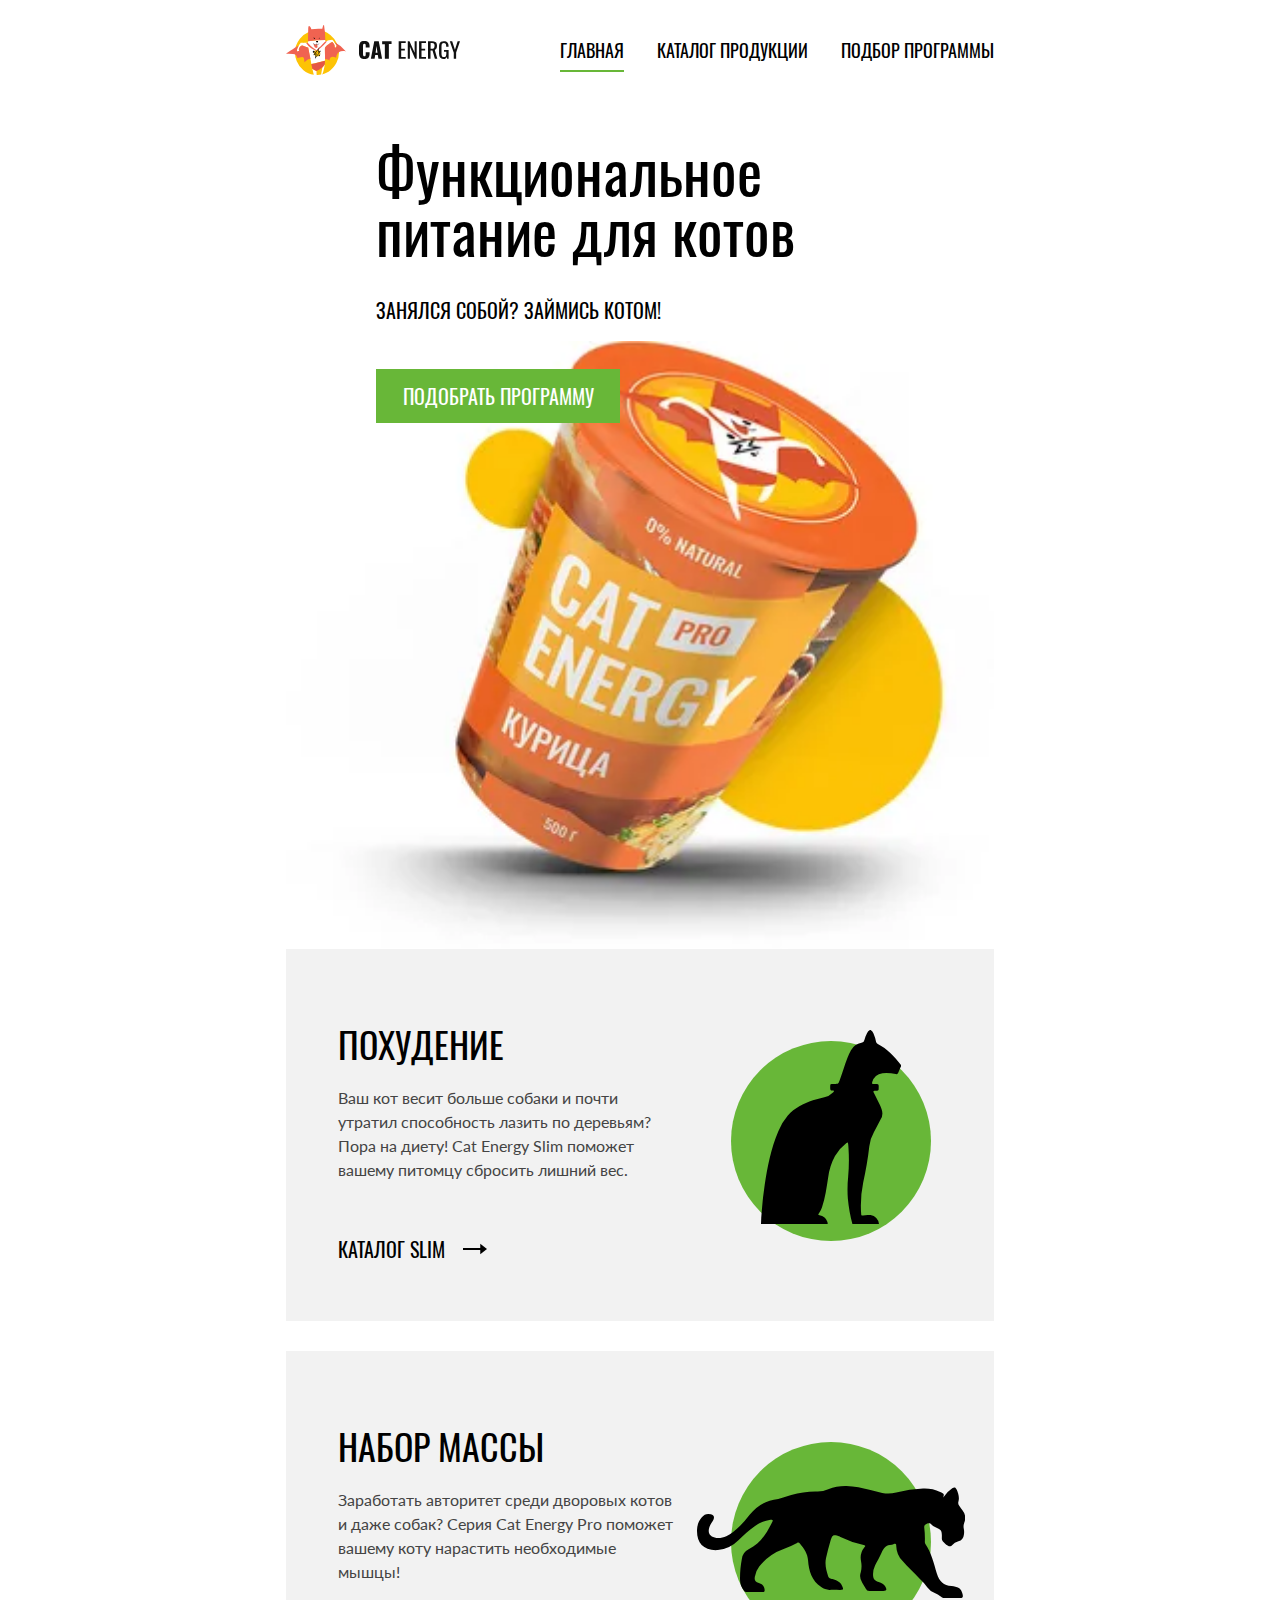
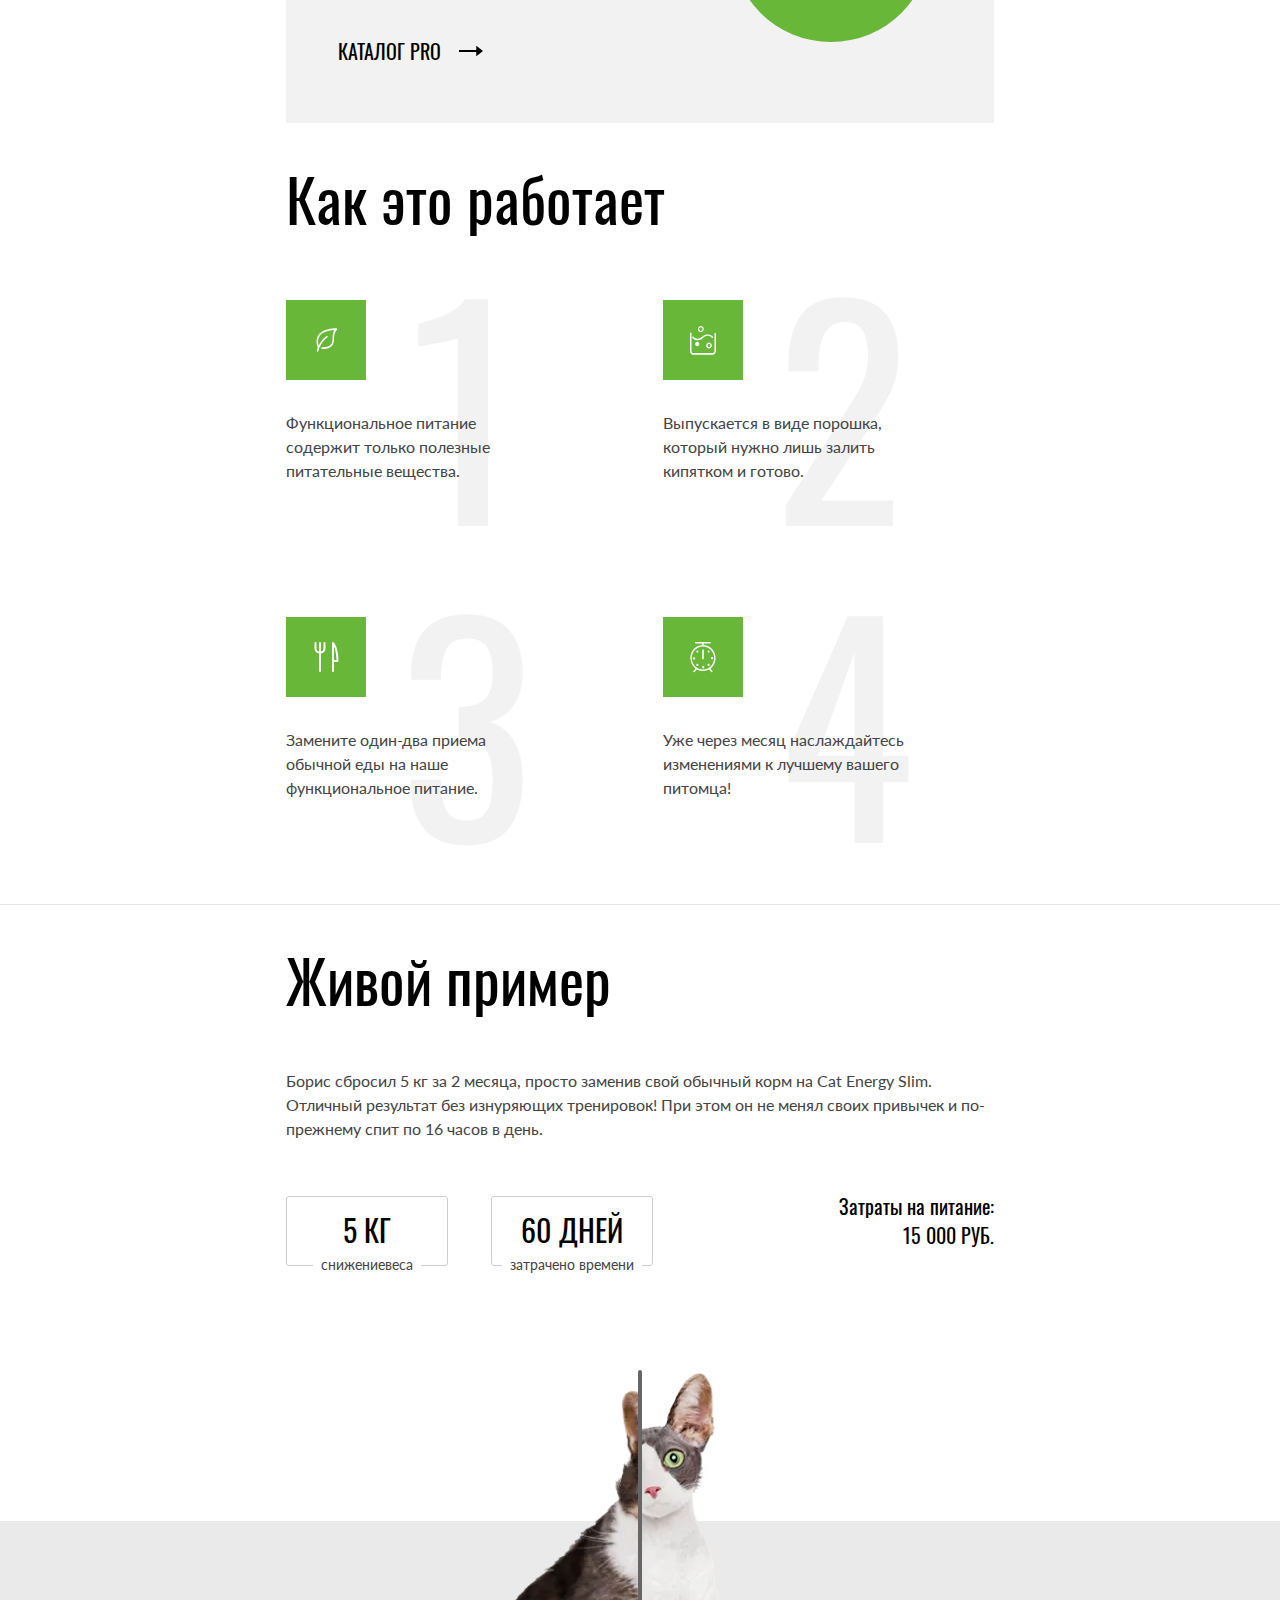
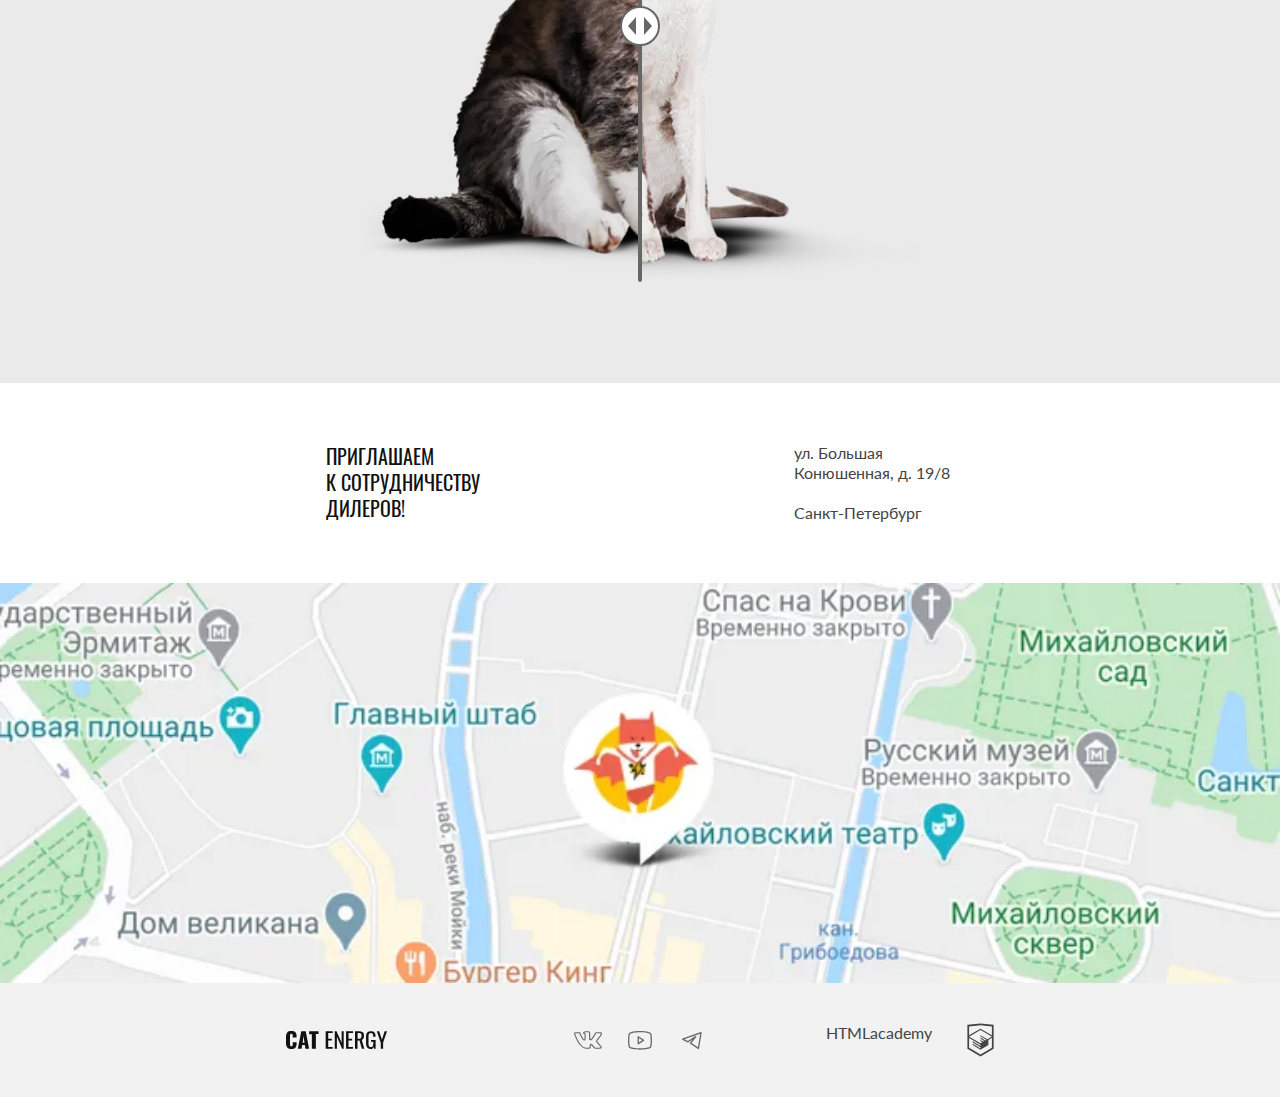
==== commit 45b52b48: "Deploying to gh-pages from @ DudnikovDS/2536743-cat-energy-32@c837089cacaf0ee4f8fedf78d0c343334dc869" ====
--- a/index.html
+++ b/index.html
@@ -1 +1 @@
-<!DOCTYPE html><html class="page" lang="ru"><head><meta charset="UTF-8"><title>CAT ENERGY</title><meta name="viewport" content="width=device-width,initial-scale=1"><link rel="stylesheet" href="styles/styles.css"><link rel="icon" href="favicon.ico"><link rel="icon" href="favicons/icon.svg" type="image/svg+xml"><link rel="apple-touch-icon" href="favicons/apple-icon-180x180.png"><link rel="manifest" href="manifest.webmanifest"><script src="scripts/index.js" defer="defer"></script></head><body class="page-body"><header class="page-body__header header"><a class="header__logo logo" href="index.html"><picture><source media="(min-width: 1440px)" srcset="images/logo-desktop.svg" width="70" height="59" type="image/svg+xml"><source media="(min-width: 768px)" srcset="images/logo-tablet.svg" width="60" height="50" type="image/svg+xml"><img class="logo__picture" src="images/logo-mobile.svg" alt="Логотип картинка." width="33" height="38"></picture><img class="logo__picture logo__picture--text" src="images/logo-text.svg" alt="Логотип текст." width="101" height="18"></a><nav class="header__nav main-navigation"><button class="main-navigation__button" type="button"><span class="visually-hidden">Показать меню</span></button><ul class="main-navigation__list main-navigation__list--hidden main-navigation__list--light"><li class="main-navigation__item"><a class="main-navigation__link main-navigation__link--current" href="#" aria-current="page">Главная</a></li><li class="main-navigation__item"><a class="main-navigation__link" href="catalog.html">Каталог продукции</a></li><li class="main-navigation__item"><a class="main-navigation__link" href="#">Подбор программы</a></li></ul></nav></header><main class="main"><section class="hero"><div class="hero__wrapper"><h1 class="hero__title">Функциональное<br>питание для котов</h1><p class="hero__slogan">Занялся собой? Займись котом!</p><picture><source media="(min-width: 1440px)" srcset="images/hero-fhoto-desktop@1x.png, images/hero-fhoto-desktop@2x.png 2x" width="552" height="499" type="image/png"><source media="(min-width: 768px)" srcset="images/hero-fhoto-tablet@1x.png, images/hero-fhoto-tablet@2x.png 2x" width="709" height="609" type="image/png"><img class="hero__picture" src="images/hero-fhoto-mobile@1x.png" alt="Банка еды для кота Cat energy PRO курица." width="280" height="270" srcset="images/hero-fhoto-mobile@2x.png 2x"></picture><a class="hero__button button button--primary" href="#">Подобрать программу</a></div></section><section class="programs"><h2 class="visually-hidden">Программы</h2><article class="programs__item programs__item--slim"><h3 class="programs__title">Похудение</h3><p class="programs__description">Ваш кот весит больше собаки и почти утратил способность лазить по деревьям? Пора на диету! Cat Energy Slim поможет вашему питомцу сбросить лишний вес.</p><a class="programs__link" href="#">Каталог slim</a></article><article class="programs__item programs__item--pro"><h3 class="programs__title">Набор массы</h3><p class="programs__description">Заработать авторитет среди дворовых котов и даже собак? Серия Cat Energy Pro поможет вашему коту нарастить необходимые мышцы!</p><a class="programs__link" href="#">Каталог pro</a></article></section><section class="works"><h2 class="works__title">Как это работает</h2><ul class="works__list"><li class="works__item works__item--leaf">Функциональное питание содержит только полезные питательные вещества.</li><li class="works__item works__item--drink">Выпускается в виде порошка, который нужно лишь залить кипятком и готово.</li><li class="works__item works__item--tableware">Замените один-два приема обычной еды на наше функциональное питание.</li><li class="works__item works__item--clock">Уже через месяц наслаждайтесь изменениями к лучшему вашего питомца!</li></ul></section><section class="example"><div class="example__wrapper"><h2 class="example__title">Живой пример</h2><p class="example__description">Борис сбросил 5 кг за 2 месяца, просто заменив свой обычный корм на Cat Energy Slim. Отличный результат без изнуряющих тренировок! При этом он не менял своих привычек и по-прежнему спит по 16 часов в день.</p><ul class="example__stats"><li class="example__item"><span class="example__meaning">5 КГ</span> <span class="example__parameter">снижение<br class="example__parameter-shift">веса</span></li><li class="example__item"><span class="example__meaning">60 ДНЕЙ</span> <span class="example__parameter">затрачено времени</span></li></ul><p class="example__cost"><span class="example__cost-parameter">Затраты на питание:</span> <span class="example__cost-meaning">15 000 РУБ.</span></p><div class="example__compare"><div class="example__image-container-before"><picture><source media="(min-width: 768px)" srcset="images/cat-before-tablet@1x.png, images/cat-before-tablet@2x.png 2x" width="560" height="512" type="image/png"><img class="example__image example__image-before" src="images/cat-before-mobile@1x.png" alt="Кот до нашего питания." width="280" height="256" srcset="images/cat-before-mobile@2x.png 2x"></picture></div><button class="example__button" type="button"><span class="visually-hidden">Посмотреть разницу</span></button><div class="example__image-container-after"><picture><source media="(min-width: 768px)" srcset="images/cat-after-tablet@1x.png, images/cat-after-tablet@2x.png 2x" width="560" height="512" type="image/png"><img class="example__image example__image-after" src="images/cat-after-mobile@1x.png" alt="Кот после нашего питания." width="280" height="256" srcset="images/cat-after-mobile@2x.png 2x"></picture></div></div></div></section><section class="contacts"><h2 class="visually-hidden">Контакты</h2><div class="contacts__wrapper"><p class="contacts__slogan">Приглашаем<br>к сотрудничеству<br>дилеров!</p><address class="contacts__address"><span class="contacts__address-name">ул. Большая<br>Конюшенная, д. 19/8</span> <span class="contacts__address-name">Санкт-Петербург</span></address></div><iframe class="contacts__map-interactive" src="https://www.google.com/maps/embed?pb=!1m18!1m12!1m3!1d3997.162788892918!2d30.318955098400224!3d59.9390880300428!2m3!1f0!2f0!3f0!3m2!1i1024!2i768!4f13.1!3m3!1m2!1s0x4696310fca145cc1%3A0x42b32648d8238007!2z0JHQvtC70YzRiNCw0Y8g0JrQvtC90Y7RiNC10L3QvdCw0Y8g0YPQuy4sIDE5LzgsINCh0LDQvdC60YIt0J_QtdGC0LXRgNCx0YPRgNCzLCAxOTExODY!5e0!3m2!1sru!2sru!4v1728132823657!5m2!1sru!2sru" width="600" height="450" style="border:0;" allowfullscreen="" loading="lazy" referrerpolicy="no-referrer-when-downgrade"></iframe></section></main><footer class="footer"><div class="footer__wrapper"><a class="footer__logo logo" href="index.html"><img class="logo__picture logo__picture--text" src="images/logo-text.svg" alt="Логотип." width="101" height="18"></a><ul class="footer__social-list social-list"><li class="social-list__item"><a class="social-list__link social-list__link--vk" href="#"><span class="visually-hidden">В контакте</span></a></li><li class="social-list__item"><a class="social-list__link social-list__link--youtube" href="#"><span class="visually-hidden">Youtube</span></a></li><li class="social-list__item"><a class="social-list__link social-list__link--tg" href="#"><span class="visually-hidden">Telegram</span></a></li></ul><a class="footer__htmlacademy-logo htmlacademy-logo" href="#"><span class="htmlacademy-logo__text">HTMLacademy</span> <span class="htmlacademy-logo__picture"></span></a></div></footer></body></html>+<!DOCTYPE html><html class="page" lang="ru"><head><meta charset="UTF-8"><title>CAT ENERGY</title><meta name="viewport" content="width=device-width,initial-scale=1"><link rel="stylesheet" href="styles/styles.css"><link rel="icon" href="favicon.ico"><link rel="icon" href="favicons/icon.svg" type="image/svg+xml"><link rel="apple-touch-icon" href="favicons/apple-icon-180x180.png"><link rel="manifest" href="manifest.webmanifest"><link rel="preload" href="../../fonts/oswald/oswaldregular.woff2" type="font/woff2" crossorigin="anonumous"><link rel="preload" href="../../fonts/lato/Lato-Regular.woff2" type="font/woff2" crossorigin="anonumous"><script src="scripts/index.js" defer="defer"></script></head><body class="page-body"><header class="page-body__header header"><a class="header__logo logo" href="index.html"><picture><source media="(min-width: 1440px)" srcset="images/logo-desktop.svg" width="70" height="59" type="image/svg+xml"><source media="(min-width: 768px)" srcset="images/logo-tablet.svg" width="60" height="50" type="image/svg+xml"><img class="logo__picture" src="images/logo-mobile.svg" alt="Логотип картинка." width="33" height="38"></picture><img class="logo__picture logo__picture--text" src="images/logo-text.svg" alt="Логотип текст." width="101" height="18"></a><nav class="header__nav main-navigation"><button class="main-navigation__button" type="button"><span class="visually-hidden">Показать меню</span></button><ul class="main-navigation__list main-navigation__list--hidden main-navigation__list--light"><li class="main-navigation__item"><a class="main-navigation__link main-navigation__link--current" href="#" aria-current="page">Главная</a></li><li class="main-navigation__item"><a class="main-navigation__link" href="catalog.html">Каталог продукции</a></li><li class="main-navigation__item"><a class="main-navigation__link" href="#">Подбор программы</a></li></ul></nav></header><main class="main"><section class="hero"><div class="hero__wrapper"><h1 class="hero__title">Функциональное<br>питание для котов</h1><p class="hero__slogan">Занялся собой? Займись котом!</p><picture><source media="(min-width: 1440px)" srcset="images/hero-fhoto-desktop@1x.webp, images/hero-fhoto-desktop@2x.webp 2x" width="552" height="499" type="image/webp"><source media="(min-width: 768px)" srcset="images/hero-fhoto-tablet@1x.webp, images/hero-fhoto-tablet@2x.webp 2x" width="709" height="609" type="image/webp"><source srcset="images/hero-fhoto-mobile@1x.webp, images/hero-fhoto-mobile@2x.webp 2x" width="280" height="270" type="image/webp"><source media="(min-width: 1440px)" srcset="images/hero-fhoto-desktop@1x.png, images/hero-fhoto-desktop@2x.png 2x" width="552" height="499" type="image/png"><source media="(min-width: 768px)" srcset="images/hero-fhoto-tablet@1x.png, images/hero-fhoto-tablet@2x.png 2x" width="709" height="609" type="image/png"><img class="hero__picture" src="images/hero-fhoto-mobile@1x.png" alt="Банка еды для кота Cat energy PRO курица." width="280" height="270" srcset="images/hero-fhoto-mobile@2x.png 2x"></picture><a class="hero__button button button--primary" href="#">Подобрать программу</a></div></section><section class="programs"><h2 class="visually-hidden">Программы</h2><article class="programs__item programs__item--slim"><h3 class="programs__title">Похудение</h3><p class="programs__description">Ваш кот весит больше собаки и почти утратил способность лазить по деревьям? Пора на диету! Cat Energy Slim поможет вашему питомцу сбросить лишний вес.</p><a class="programs__link" href="#">Каталог slim</a></article><article class="programs__item programs__item--pro"><h3 class="programs__title">Набор массы</h3><p class="programs__description">Заработать авторитет среди дворовых котов и даже собак? Серия Cat Energy Pro поможет вашему коту нарастить необходимые мышцы!</p><a class="programs__link" href="#">Каталог pro</a></article></section><section class="works"><h2 class="works__title">Как это работает</h2><ul class="works__list"><li class="works__item works__item--leaf">Функциональное питание содержит только полезные питательные вещества.</li><li class="works__item works__item--drink">Выпускается в виде порошка, который нужно лишь залить кипятком и готово.</li><li class="works__item works__item--tableware">Замените один-два приема обычной еды на наше функциональное питание.</li><li class="works__item works__item--clock">Уже через месяц наслаждайтесь изменениями к лучшему вашего питомца!</li></ul></section><section class="example"><div class="example__wrapper"><h2 class="example__title">Живой пример</h2><p class="example__description">Борис сбросил 5 кг за 2 месяца, просто заменив свой обычный корм на Cat Energy Slim. Отличный результат без изнуряющих тренировок! При этом он не менял своих привычек и по-прежнему спит по 16 часов в день.</p><ul class="example__stats"><li class="example__item"><span class="example__meaning">5 КГ</span> <span class="example__parameter">снижение<br class="example__parameter-shift">веса</span></li><li class="example__item"><span class="example__meaning">60 ДНЕЙ</span> <span class="example__parameter">затрачено времени</span></li></ul><p class="example__cost"><span class="example__cost-parameter">Затраты на питание:</span> <span class="example__cost-meaning">15 000 РУБ.</span></p><div class="example__compare"><div class="example__image-container-before"><picture><source media="(min-width: 768px)" srcset="images/cat-before-tablet@1x.webp, images/cat-before-tablet@2x.webp 2x" width="560" height="512" type="image/webp"><source srcset="images/cat-before-mobile@1x.webp, images/cat-before-mobile@2x.webp 2x" width="280" height="256" type="image/webp"><source media="(min-width: 768px)" srcset="images/cat-before-tablet@1x.png, images/cat-before-tablet@2x.png 2x" width="560" height="512" type="image/png"><img class="example__image example__image-before" src="images/cat-before-mobile@1x.png" alt="Кот до нашего питания." width="280" height="256" srcset="images/cat-before-mobile@2x.png 2x"></picture></div><button class="example__button" type="button"><span class="visually-hidden">Посмотреть разницу</span></button><div class="example__image-container-after"><picture><source media="(min-width: 768px)" srcset="images/cat-after-tablet@1x.webp, images/cat-after-tablet@2x.webp 2x" width="560" height="512" type="image/webp"><source srcset="images/cat-after-mobile@1x.webp, images/cat-after-mobile@2x.webp 2x" width="280" height="256" type="image/webp"><source media="(min-width: 768px)" srcset="images/cat-after-tablet@1x.png, images/cat-after-tablet@2x.png 2x" width="560" height="512" type="image/png"><img class="example__image example__image-after" src="images/cat-after-mobile@1x.png" alt="Кот после нашего питания." width="280" height="256" srcset="images/cat-after-mobile@2x.png 2x"></picture></div></div></div></section><section class="contacts"><h2 class="visually-hidden">Контакты</h2><div class="contacts__wrapper"><p class="contacts__slogan">Приглашаем<br>к сотрудничеству<br>дилеров!</p><address class="contacts__address"><span class="contacts__address-name">ул. Большая<br>Конюшенная, д. 19/8</span> <span class="contacts__address-name">Санкт-Петербург</span></address></div><iframe class="contacts__map-interactive" src="https://www.google.com/maps/embed?pb=!1m18!1m12!1m3!1d3997.162788892918!2d30.318955098400224!3d59.9390880300428!2m3!1f0!2f0!3f0!3m2!1i1024!2i768!4f13.1!3m3!1m2!1s0x4696310fca145cc1%3A0x42b32648d8238007!2z0JHQvtC70YzRiNCw0Y8g0JrQvtC90Y7RiNC10L3QvdCw0Y8g0YPQuy4sIDE5LzgsINCh0LDQvdC60YIt0J_QtdGC0LXRgNCx0YPRgNCzLCAxOTExODY!5e0!3m2!1sru!2sru!4v1728132823657!5m2!1sru!2sru" width="600" height="450" style="border:0;" allowfullscreen="" loading="lazy" referrerpolicy="no-referrer-when-downgrade"></iframe></section></main><footer class="footer"><div class="footer__wrapper"><a class="footer__logo logo" href="index.html"><img class="logo__picture logo__picture--text" src="images/logo-text.svg" alt="Логотип." width="101" height="18"></a><ul class="footer__social-list social-list"><li class="social-list__item"><a class="social-list__link social-list__link--vk" href="#"><span class="visually-hidden">В контакте</span></a></li><li class="social-list__item"><a class="social-list__link social-list__link--youtube" href="#"><span class="visually-hidden">Youtube</span></a></li><li class="social-list__item"><a class="social-list__link social-list__link--tg" href="#"><span class="visually-hidden">Telegram</span></a></li></ul><a class="footer__htmlacademy-logo htmlacademy-logo" href="#"><span class="htmlacademy-logo__text">HTMLacademy</span> <span class="htmlacademy-logo__picture"></span></a></div></footer></body></html>--- a/styles/styles.css
+++ b/styles/styles.css
@@ -1 +1 @@
-@font-face{font-family:Oswald;src:url(../fonts/oswald/oswaldregular.woff2)format("woff2");font-weight:400;font-style:normal;font-display:swap}@font-face{font-family:Lato;src:url(../fonts/lato/Lato-Regular.woff2)format("woff2");font-weight:400;font-style:normal;font-display:swap}*,:before,:after{box-sizing:border-box}body{color:#444;margin:0;font-family:Lato,Arial,sans-serif;font-size:14px;line-height:18px}@media (width>=768px){body{font-size:16px;line-height:24px}}img{object-fit:contain;max-width:100%;height:auto;display:block}a{text-decoration:none}.visually-hidden{clip:rect(0 0 0 0);border:0;width:1px;height:1px;margin:-1px;padding:0;position:absolute;overflow:hidden}.button{color:#fff;text-align:center;text-transform:uppercase;background-color:#68b738;border:none;padding:10px 5px;font-family:Oswald,Arial,sans-serif;font-size:16px;line-height:20px;display:block}.button--secondary{color:#444;background-color:#f2f2f2}.page-body{grid-template-rows:auto 1fr auto;min-height:100vh;display:grid}@media (width>=1440px){.page-body .page-body__header{padding-top:0;position:absolute;top:55px;left:50%;transform:translate(-50%)}}.header{justify-content:space-between;align-items:center;width:280px;margin:0 auto;padding:13px 0 14px;display:flex}@media (width<=767px){.header:before{content:"";background-color:#ebebeb;width:100%;height:1px;display:block;position:absolute;top:66px;left:0}}@media (width>=768px){.header{width:708px;padding:25px 0 0}}@media (width>=1440px){.header{z-index:4;width:1220px;padding-top:55px}}.logo{gap:56px;display:flex}@media (width>=768px){.logo{gap:13px}}.logo:hover{opacity:.8}.logo:active{opacity:.6}.logo:focus-visible{opacity:.8}.main-navigation__list--hidden{display:none}.main-navigation__list{z-index:4;background-color:#fff;width:100%;margin:0;padding:0;list-style-type:none;position:absolute;top:65px;left:0%}@media (width>=768px){.main-navigation__list{flex-wrap:wrap;justify-content:flex-end;gap:13px;width:auto;display:flex;position:static;transform:none}}@media (width>=1440px){.main-navigation__list{background-color:#0000}}.main-navigation__link{color:#000;text-transform:uppercase;text-align:center;border-top:1px solid #e6e6e6;padding:22px 10px 24px;font-family:Oswald,Arial,sans-serif;font-size:20px;line-height:20px;display:block;position:relative}@media (width>=768px){.main-navigation__link{border:none;padding:12px 10px 13px;font-size:18px;line-height:24px}}@media (width>=1440px){.main-navigation__link{font-size:20px;line-height:30px}}.main-navigation__link:hover{opacity:.6}.main-navigation__link:active{opacity:.3}.main-navigation__link:focus-visible{opacity:.6}@media (width>=768px){.main-navigation__link--current:after{content:"";background-color:#68b738;width:calc(100% - 20px);height:2px;display:block;position:absolute;bottom:3px;left:50%;transform:translate(-50%)}}@media (width>=1440px){.main-navigation__list--light{color:#fff}.main-navigation__link--current.main-navigation__list--light:after{background-color:#fff}}.main-navigation__button{cursor:pointer;background-color:#0000;background-image:url(../icons/stack.svg#button-open-menu);border:none;width:24px;height:24px;display:block}@media (width>=768px){.main-navigation__button{display:none}}.main-navigation__button:hover{opacity:.6}.main-navigation__button:active{opacity:.3}.main-navigation__button:focus-visible{opacity:.6}.main-navigation__button--close{background-image:url(../icons/stack.svg#button-close);width:18px;height:18px}.main__title{color:#000;width:280px;margin:0 auto 41px;padding-top:27px;font-family:Oswald,Arial,sans-serif;font-size:36px;font-weight:400;line-height:36px}@media (width>=768px){.main__title{width:708px;margin-bottom:84px;padding-top:65px;font-size:60px;line-height:60px}}@media (width>=1440px){.main__title{width:1220px;padding-top:74px}}.hero{background-image:-webkit-image-set(url(../images/hero-image-mobile@1x.webp) 1x type("image/webp"),url(../images/hero-image-mobile@2x.webp) 2x type("image/webp"),url(../images/hero-image-mobile@1x.jpg) 1x type("image/jpeg"),url(../images/hero-image-mobile@2x.jpg) 2x type("image/jpeg"));background-image:image-set("../images/hero-image-mobile@1x.webp" 1x type("image/webp"),"../images/hero-image-mobile@2x.webp" 2x type("image/webp"),"../images/hero-image-mobile@1x.jpg" 1x type("image/jpeg"),"../images/hero-image-mobile@2x.jpg" 2x type("image/jpeg"));background-position:top;background-repeat:no-repeat;background-size:auto 62.9%;margin-bottom:20px;position:relative}.hero:after{content:"";z-index:1;background-color:#68b738d9;width:100%;height:62.9%;display:block;position:absolute;top:0;right:0}.hero:before{content:"";z-index:-1;background-image:linear-gradient(90deg,#505055,#434247);width:100%;height:62.9%;display:block;position:absolute;top:0;right:0}@media (width>=768px){.hero{background-image:none;margin-bottom:0}.hero:after,.hero:before{content:"";width:0;height:0;display:block;position:absolute}}@media (width>=1440px){.hero{margin-bottom:82px}.hero:before{content:"";top:0;left:none;z-index:-1;background-image:-webkit-image-set(url(../images/hero-image-desktop@1x.webp) 1x type("image/webp"),url(../images/hero-image-desktop@2x.webp) 2x type("image/webp"),url(../images/hero-image-desktop@1x.jpg) 1x type("image/jpeg"),url(../images/hero-image-desktop@2x.jpg) 2x type("image/jpeg"));background-image:image-set("../images/hero-image-desktop@1x.webp" 1x type("image/webp"),"../images/hero-image-desktop@2x.webp" 2x type("image/webp"),"../images/hero-image-desktop@1x.jpg" 1x type("image/jpeg"),"../images/hero-image-desktop@2x.jpg" 2x type("image/jpeg"));background-position:10%;background-repeat:no-repeat;background-size:cover;width:50%;height:100%;display:block;position:absolute;right:0}.hero:after{content:"";z-index:1;background-color:#68b738d9;width:50%;height:100%;display:block;position:absolute;top:0;right:0}}.hero__wrapper{color:#fff;text-align:center;z-index:2;width:280px;margin:0 auto;padding-top:27px;font-family:Oswald,Arial,sans-serif;position:relative}@media (width>=768px){.hero__wrapper{text-align:left;width:708px;padding-top:65px}}@media (width>=1440px){.hero__wrapper{text-align:left;width:1220px;padding-top:143px;padding-bottom:290px}}.hero__title{margin:0 0 25px;font-size:36px;font-weight:400;line-height:36px}@media (width>=768px){.hero__title{color:#000;margin-bottom:40px;padding-left:90px;font-size:60px;line-height:60px}}@media (width>=1440px){.hero__title{padding:81px 660px 0 80px}}.hero__slogan{text-transform:uppercase;margin:0 0 29px;font-size:14px;line-height:14px}@media (width>=768px){.hero__slogan{color:#000;margin-bottom:21px;padding-left:90px;font-size:20px;line-height:20px}}@media (width>=1440px){.hero__slogan{margin-bottom:52px;padding-left:80px;padding-right:700px}}.hero__picture{display:block}@media (width>=1440px){.hero__picture{position:absolute;top:143px;left:447px}}@media (width>=768px){.hero__button{min-width:244px;padding:14px 20px;font-size:20px;line-height:26px;position:absolute;bottom:526px;left:90px}}@media (width>=1440px){.hero__button{bottom:234px;left:80px}}.programs{flex-direction:column;gap:20px;width:280px;margin:0 auto;display:flex}@media (width>=768px){.programs{gap:30px;width:708px}}@media (width>=1440px){.programs{flex-flow:wrap;gap:80px;width:1220px}}.programs__item{background-color:#f2f2f2;padding:30px 33px 18px 20px;position:relative}@media (width>=768px){.programs__item{padding:77px 316px 57px 52px}}@media (width>=1440px){.programs__item{width:570px;padding:77px 61px 59px 52px}}.programs__title{color:#000;text-transform:uppercase;margin:0 0 29px;padding-left:70px;font-family:Oswald,Arial,sans-serif;font-size:24px;font-weight:400;line-height:37px}@media (width>=768px){.programs__title{margin-bottom:24px;padding-left:0;font-size:36px;line-height:36px}}@media (width>=1440px){.programs__title{margin-bottom:73px;padding-left:214px}}.programs__description{margin:0 0 42px;position:relative}@media (width<=767px){.programs__description:after{content:"";background-color:#d9d9d9;width:240px;height:1px;display:block;position:absolute;bottom:-23px;left:50%;transform:translate(-50%)}}@media (width>=768px){.programs__description{margin-bottom:52px}}@media (width>=1440px){.programs__description{margin-bottom:27px}}.programs__link{color:#000;text-transform:uppercase;padding-right:58px;font-family:Oswald,Arial,sans-serif;font-size:16px;line-height:16px;position:relative}@media (width>=768px){.programs__link{font-size:20px;line-height:30px}}.programs__link:after{content:"";transform-origin:0;background-image:url(../icons/stack.svg#arrow);width:24px;height:12px;transition:transform .3s,opacity .3s;display:block;position:absolute;top:50%;right:15px;transform:translateY(-50%)}.programs__link:hover:after{transform:translateY(-50%)scaleX(1.33)}.programs__link:active{opacity:.3}.programs__item--slim:before{content:"";background-image:url(../icons/stack.svg#cat-slim);width:50px;height:53px;display:block;position:absolute;top:24px;left:20px}@media (width>=768px){.programs__item--slim:before{width:200px;height:211px;top:81px;left:445px}}@media (width>=1440px){.programs__item--slim:before{width:100px;height:106px;top:41px;left:52px}}.programs__item--pro:before{content:"";background-image:url(../icons/stack.svg#cat-pro);width:67px;height:50px;display:block;position:absolute;top:24px;left:13px}@media (width>=768px){.programs__item--pro:before{width:268px;height:200px;top:91px;left:411px}}@media (width>=1440px){.programs__item--pro:before{width:134px;height:100px;top:47px;left:33px}}.works{width:280px;margin:0 auto;padding-top:20px;padding-bottom:49px}@media (width>=768px){.works{width:708px;padding-top:45px;padding-bottom:47px}}@media (width>=1440px){.works{width:1220px;padding-top:71px;padding-bottom:69px}}.works__title{color:#000;margin:0 0 40px;font-family:Oswald,Arial,sans-serif;font-size:36px;font-weight:400;line-height:40px}@media (width>=768px){.works__title{margin-bottom:32px;font-size:60px;line-height:60px}}.works__list{counter-reset:ch1;row-gap:20px;margin:0;padding:0;list-style-type:none;display:grid}@media (width>=768px){.works__list{grid-template-columns:1fr 1fr;gap:37px 45px}}@media (width>=1440px){.works__list{grid-template-columns:245px 245px 245px 245px;column-gap:80px}}.works__item{grid-template-columns:60px 1fr;column-gap:20px;min-height:60px;display:grid;position:relative}.works__item:before{content:"";background-color:#68b738;width:60px;height:60px;display:block;position:static}@media (width>=768px){.works__item:before{width:80px;height:80px}.works__item{grid-template-columns:none;gap:31px 0;min-height:280px;padding-top:40px;padding-bottom:57px}.works__item:after{content:"";counter-increment:ch1;content:counter(ch1);color:#f2f2f2;z-index:-2;width:auto;height:280px;font-family:Oswald,Arial,sans-serif;font-size:280px;line-height:280px;display:block;position:absolute;right:0}.works__item--leaf{width:230px}}.works__item--leaf:before{background-image:url(../icons/stack.svg#leaf);background-position:50%;background-repeat:no-repeat;background-size:25px 28px}@media (width>=768px){.works__item--drink{width:246px}}.works__item--drink:before{background-image:url(../icons/stack.svg#drink);background-position:50%;background-repeat:no-repeat;background-size:26px 29px}@media (width>=768px){.works__item--tableware{width:248px}}.works__item--tableware:before{background-image:url(../icons/stack.svg#tableware);background-position:50%;background-repeat:no-repeat;background-size:25px 30px}@media (width>=768px){.works__item--clock{width:250px}}.works__item--clock:before{background-image:url(../icons/stack.svg#clock);background-position:50%;background-repeat:no-repeat;background-size:26px 31px}.example{background-color:#eaeaea}@media (width>=768px){.example{background-color:#0000;background-image:linear-gradient(0deg,#eaeaea 462px,#0000 462px)}}@media (width>=768px) and (width<=1439px){.example:before{content:"";background-color:#e6e6e6;width:100%;height:1px;display:block;position:absolute}}.example__wrapper{row-gap:20px;width:280px;margin:0 auto;padding-top:25px;padding-bottom:40px;display:grid}@media (width>=768px){.example__wrapper{grid-template-columns:367px 1fr;width:708px;padding-top:45px;padding-bottom:101px}}@media (width>=1440px){.example__wrapper{grid-template-columns:436px 560px;column-gap:224px;width:1220px;padding-top:0;padding-bottom:75px}}.example__title{color:#000;margin:0 0 20px;font-family:Oswald,Arial,sans-serif;font-size:36px;font-weight:400;line-height:40px}@media (width>=768px){.example__title{grid-column:1/-1;margin-bottom:40px;font-size:60px;line-height:60px}}@media (width>=1440px){.example__title{grid-column:1/1;margin-bottom:126px}}.example__description{margin:0}@media (width>=768px){.example__description{grid-column:1/-1;margin-bottom:35px}}@media (width>=1440px){.example__description{grid-column:1/1;margin-bottom:49px}}.example__stats{text-align:center;grid-template-columns:1fr 1fr;column-gap:32px;margin:0 0 14px;padding:0;list-style-type:none;display:grid}@media (width>=768px){.example__stats{column-gap:43px;margin-bottom:84px}}@media (width>=1440px){.example__stats{grid-column:1/1;margin-bottom:40px}}.example__item{border:1px solid #cdcdcd;border-radius:3px;flex-direction:column;align-items:center;padding:14px 5px 17px;display:flex;position:relative}.example__meaning{color:#000;font-family:Oswald,Arial,sans-serif;font-size:24px;line-height:24px}@media (width>=768px){.example__meaning{font-size:30px;line-height:37px}}.example__parameter{background-color:#eaeaea;width:87px;padding:0 5px;font-size:12px;line-height:12px;position:absolute;bottom:-14px}@media (width>=768px){.example__parameter{background-color:#fff;width:auto;padding:0 8px;font-size:14px;line-height:14px;bottom:-7px}}@media (width>=1440px){.example__parameter{background-color:#eaeaea}}@media (width>=768px){.example__parameter-shift{display:none}}.example__cost{color:#000;justify-self:center;margin:0;font-family:Oswald,Arial,sans-serif;font-size:14px;line-height:20px}@media (width>=768px){.example__cost{flex-direction:column;justify-self:end;align-items:end;row-gap:9px;font-size:20px;line-height:20px;display:flex}}@media (width>=1440px){.example__cost{flex-direction:row;grid-column:1/2;justify-self:start;column-gap:63px}}.example__compare{grid-column:1/-1;grid-template-columns:1fr 4px 1fr;justify-self:center;justify-items:center;display:grid}@media (width>=768px){.example__compare{width:560px}}@media (width>=1440px){.example__compare{grid-area:1/2/5/-1;align-self:start}}.example__image-container-before{grid-area:1/1/2/4}.example__image-container-after{background-color:#eaeaea;grid-area:1/3/2/4;overflow:hidden}@media (width>=768px){.example__image-container-after{background-image:linear-gradient(0deg,#eaeaea 361px,#fff 361px)}}@media (width>=1440px){.example__image-container-after{background-image:linear-gradient(0deg,#eaeaea 377px,#fff 377px)}}.example__image-after{object-fit:cover;object-position:right;min-height:256px}@media (width>=768px){.example__image-after{min-height:512px}}.example__button{z-index:7;cursor:pointer;background-color:#666;border:none;border-radius:2px;grid-area:1/2/2/3;width:4px;height:100%;padding:0;display:block;position:relative}.example__button:hover{background-color:#68b738}.example__button:active{opacity:.6;background-color:#5eaa2f}.example__button:focus-visible{background-color:#68b738}.example__button:before{content:"";background-color:#fff;border:2px solid #666;border-radius:50%;width:40px;height:40px;display:block;position:absolute;top:50%;left:50%;transform:translate(-50%,-50%)}.example__button:hover:before{border-color:#68b738}.example__button:active:before{border-color:#5eaa2f}.example__button:focus-visible:before{border-color:#68b738}.example__button:after{content:"";background-color:#666;width:24px;height:18px;display:block;position:absolute;top:50%;left:50%;transform:translate(-50%,-50%);-webkit-mask-image:url(../icons/stack.svg#example-button-arrows);mask-image:url(../icons/stack.svg#example-button-arrows)}.example__button:hover:after{background-color:#68b738}.example__button:active:after{background-color:#5eaa2f}.example__button:focus-visible:after{background-color:#68b738}.contacts{position:relative}.contacts__wrapper{grid-template-columns:1fr 1fr;width:280px;margin:0 auto;padding-top:26px;padding-bottom:26px;display:grid}@media (width>=768px){.contacts__wrapper{column-gap:70px;width:628px;padding-top:60px;padding-bottom:60px}}@media (width>=1440px){.contacts__wrapper{background-color:#fff;column-gap:87px;width:565px;padding:60px 78px 60px 80px;position:absolute;top:95px;left:110px}}.contacts__slogan{color:#111;text-transform:uppercase;margin:0;font-family:Oswald,Arial,sans-serif;font-size:16px;line-height:20px}@media (width>=768px){.contacts__slogan{justify-self:start;font-size:20px;line-height:26px}}.contacts__address{width:140px;font-style:normal;line-height:20px}@media (width>=768px){.contacts__address{flex-direction:column;justify-self:end;row-gap:20px;min-width:160px;line-height:20px;display:flex}}.contacts__map-interactive{background-image:-webkit-image-set(url(../images/location-mobile@1x.webp) 1x type("image/webp"),url(../images/location-mobile@2x.webp) 2x type("image/webp"),url(../images/location-mobile@1x.png) 1x type("image/png"),url(../images/location-mobile@2x.png) 2x type("image/png"));background-image:image-set("../images/location-mobile@1x.webp" 1x type("image/webp"),"../images/location-mobile@2x.webp" 2x type("image/webp"),"../images/location-mobile@1x.png" 1x type("image/png"),"../images/location-mobile@2x.png" 2x type("image/png"));background-position:50%;background-repeat:no-repeat;background-size:cover;width:100%;height:362px;display:block}@media (width>=768px){.contacts__map-interactive{background-image:-webkit-image-set(url(../images/location-tablet@1x.webp) 1x type("image/webp"),url(../images/location-tablet@2x.webp) 2x type("image/webp"),url(../images/location-tablet@1x.png) 1x type("image/png"),url(../images/location-tablet@2x.png) 2x type("image/png"));background-image:image-set("../images/location-tablet@1x.webp" 1x type("image/webp"),"../images/location-tablet@2x.webp" 2x type("image/webp"),"../images/location-tablet@1x.png" 1x type("image/png"),"../images/location-tablet@2x.png" 2x type("image/png"));height:400px}}@media (width>=1440px){.contacts__map-interactive{background-image:-webkit-image-set(url(../images/location-desktop@1x.webp) 1x type("image/webp"),url(../images/location-desktop@2x.webp) 2x type("image/webp"),url(../images/location-desktop@1x.png) 1x type("image/png"),url(../images/location-desktop@2x.png) 2x type("image/png"));background-image:image-set("../images/location-desktop@1x.webp" 1x type("image/webp"),"../images/location-desktop@2x.webp" 2x type("image/webp"),"../images/location-desktop@1x.png" 1x type("image/png"),"../images/location-desktop@2x.png" 2x type("image/png"));height:400px}}.contacts__map{border:none;width:100%;display:block}.footer{background-color:#f2f2f2}.footer__wrapper{justify-items:center;gap:40px;width:280px;margin:0 auto;padding-top:40px;padding-bottom:40px;display:grid}@media (width>=768px){.footer__wrapper{grid-template-columns:1fr 1fr 1fr;width:708px}}@media (width>=1440px){.footer__wrapper{width:1220px}}.footer__logo{justify-content:center;width:100%;display:flex}@media (width<=767px){.footer__logo{position:relative}.footer__logo:after{content:"";background-color:#d9d9d9;width:280px;height:1px;display:block;position:absolute;bottom:-20px;left:0}}@media (width>=768px){.footer__logo{justify-content:start;justify-self:start}}@media (width<=767px){.footer__htmlacademy-logo{position:relative}.footer__htmlacademy-logo:before{content:"";background-color:#d9d9d9;width:280px;height:1px;display:block;position:absolute;top:-20px;left:0}}@media (width>=768px){.footer__htmlacademy-logo{justify-self:end}}.social-list{flex-wrap:wrap;gap:24px;margin:0;padding:0;list-style-type:none;display:flex}.social-list__link{background-color:#666;width:28px;height:22px;display:block}.social-list__link:hover{background-color:#68b738}.social-list__link:active{opacity:.6}.social-list__link:focus-visible{background-color:#68b738}.social-list__link--vk{-webkit-mask-image:url(../icons/stack.svg#vk);mask-image:url(../icons/stack.svg#vk)}.social-list__link--youtube{-webkit-mask-image:url(../icons/stack.svg#youtube);mask-image:url(../icons/stack.svg#youtube)}.social-list__link--tg{-webkit-mask-image:url(../icons/stack.svg#telegram);mask-image:url(../icons/stack.svg#telegram)}.htmlacademy-logo{justify-content:space-between;width:100%;display:flex}@media (width>=768px){.htmlacademy-logo{width:168px}}.htmlacademy-logo__picture{background-color:#444;width:27px;height:34px;display:block;-webkit-mask-image:url(../icons/stack.svg#logo-htmlacademy);mask-image:url(../icons/stack.svg#logo-htmlacademy)}.htmlacademy-logo__text{color:#444;font-family:Lato,Arial,sans-serif;font-size:16px;line-height:20px;display:block}.htmlacademy-logo:hover .htmlacademy-logo__picture{background-color:#68b738}.htmlacademy-logo:active .htmlacademy-logo__picture{opacity:.3}.htmlacademy-logo:focus-visible .htmlacademy-logo__picture{background-color:#68b738}.htmlacademy-logo:active .htmlacademy-logo__text{opacity:.3}.catalog__list{width:280px;margin:0 auto;padding:0;list-style-type:none}@media (width>=768px){.catalog__list{flex-flow:wrap;justify-content:space-between;row-gap:60px;width:708px;display:flex}}@media (width>=1440px){.catalog__list{justify-content:flex-start;gap:63px 80px;width:1220px}}@media (width<=767px){.catalog__item{position:relative}.catalog__item:after{content:"";background-color:#ebebeb;width:100%;height:1px;display:block;position:absolute;top:0;left:0}.catalog__item--more{border-bottom:1px solid #ebebeb}}.catalog-item{grid-template:"img title""img properties"1fr"button button"/1fr 1fr;width:280px;min-height:209px;padding-top:20px;padding-bottom:25px;display:grid}@media (width>=768px){.catalog-item{background-image:linear-gradient(#0000 15.85%,#f2f2f2 15.85%);grid-template:"img""title""properties"1fr"button"/1fr;width:324px;min-height:511px;padding:10px 37px 40px}}@media (width>=1440px){.catalog-item{width:245px;padding:10px 37px 40px}}.catalog-item__link{grid-area:title;margin-bottom:14px}@media (width>=768px){.catalog-item__link{justify-self:center;margin-bottom:22px}}@media (width>=1440px){.catalog-item__link{margin-bottom:23px}}.catalog-item__title{color:#222;text-transform:uppercase;grid-area:title;width:76px;margin:0;font-family:Oswald,Arial,sans-serif;font-size:16px;font-weight:400;line-height:20px}@media (width>=768px){.catalog-item__title{text-align:center;width:136px;font-size:20px;line-height:24px}}.catalog-item__link-img{grid-area:img}@media (width>=768px){.catalog-item__link-img{justify-self:center;margin-bottom:22px}}@media (width>=1440px){.catalog-item__link-img{margin-bottom:12px}}.catalog-item__properties{grid-area:properties;margin:0;padding:0;font-size:12px;line-height:16px;list-style-type:none}@media (width>=768px){.catalog-item__properties{font-size:16px;line-height:20px}}.catalog-item__property{justify-content:space-between;display:flex;position:relative}@media (width>=768px){.catalog-item__property:after{content:"";background-color:#cdcdcd;width:100%;height:1px;display:block;position:absolute;bottom:-5px;left:0}.catalog-item__property:not(:last-child){margin-bottom:10px}}.catalog-item__button{grid-area:button}.catalog-item--more{flex-direction:column;align-items:center;padding-top:78px;display:flex;position:relative}.catalog-item--more:before{content:"";background-image:url(../icons/stack.svg#plus);width:30px;height:30px;display:block;position:absolute;top:25px;left:50%;transform:translate(-50%)}@media (width>=768px){.catalog-item--more{background-image:none;border:2px solid #d3d3d3;align-self:end;height:430px;min-height:430px;padding-top:160px}.catalog-item--more:before{width:60px;height:60px;top:50px}}.catalog-item__title--more{width:auto;margin-bottom:8px}@media (width>=768px){.catalog-item__title--more{margin-bottom:23px}}.catalog-item__more-description{text-align:center;margin:0 0 auto;font-size:12px;line-height:16px}@media (width>=768px){.catalog-item__more-description{font-size:16px;line-height:20px}}.catalog-item__button--more{width:100%}.catalog-add{width:280px;margin:0 auto;padding-top:25px}@media (width<=767px){.catalog-add{border-top:1px solid #ebebeb}}@media (width>=768px){.catalog-add{width:708px;padding-top:74px}}@media (width>=1440px){.catalog-add{grid-template-columns:895px 245px;column-gap:80px;width:1220px;padding-top:71px;display:grid}}.catalog-add__title{color:#000;margin:0 0 36px;padding-right:34px;font-family:Oswald,Arial,sans-serif;font-size:24px;font-weight:400;line-height:24px;position:relative}.catalog-add__title:after{content:"";background-color:#68b738;width:34px;height:2px;display:block;position:absolute;top:12px;right:0}@media (width>=768px){.catalog-add__title{margin-bottom:80px;padding-left:40px;padding-right:330px;font-size:32px;line-height:32px}.catalog-add__title:after{content:"";background-color:#68b738;width:327px;height:2px;display:block;position:absolute;top:16px;right:0}}@media (width>=1440px){.catalog-add__title{grid-column:1/3;padding-left:0;padding-right:805px;font-size:40px;line-height:40px}.catalog-add__title:after{content:"";background-color:#68b738;width:800px;height:2px;display:block;position:absolute;top:20px;right:0}}.catalog-add__list{margin:0 0 35px;padding:0;list-style-type:none}@media (width>=768px){.catalog-add__list{margin-bottom:70px}}@media (width>=1440px){.catalog-add__list{margin-bottom:0}}.catalog-add-item{border-top:1px solid #cdcdcd;grid-template-columns:1fr 1fr;row-gap:14px;padding-top:13px;padding-bottom:19px;display:grid}@media (width>=768px){.catalog-add-item{grid-template-columns:3fr 2fr 1fr;row-gap:25px;padding:26px 38px 28px}}@media (width>=1440px){.catalog-add-item{grid-template-columns:2fr 1fr 1fr 244px;align-items:center;padding:15px 0 16px}}.catalog-add-item:last-of-type{border-bottom:1px solid #cdcdcd}.catalog-add-item__title{color:#222;text-transform:uppercase;grid-column:1/3;margin:0;font-family:Oswald,Arial,sans-serif;font-size:16px;font-weight:400;line-height:16px}@media (width>=768px){.catalog-add-item__title{grid-column:1/2;font-size:20px;line-height:20px}}.catalog-add-item__quantity{line-height:14px}@media (width>=768px){.catalog-add-item__quantity{justify-self:start;font-size:16px;line-height:20px}}.catalog-add-item__price{justify-self:end;line-height:14px}@media (width>=768px){.catalog-add-item__price{font-size:16px;line-height:20px}}@media (width>=1440px){.catalog-add-item__price{margin-right:40px}}.catalog-add-item__button{grid-column:1/3}@media (width>=768px){.catalog-add-item__button{grid-column:1/4}}@media (width>=1440px){.catalog-add-item__button{grid-column:4/5}}.promo{background-image:-webkit-linear-gradient(90deg,#68b738d9 0% 100%),-webkit-image-set(url(../images/promo-image-mobile@1x.webp) 1x type("image/webp"),url(../images/promo-image-mobile@2x.webp) 2x type("image/webp"),url(../images/promo-image-mobile@1x.jpg) 1x type("image/jpeg"),url(../images/promo-image-mobile@2x.jpg) 2x type("image/jpeg"));background-image:linear-gradient(90deg,#68b738d9 0% 100%),image-set("../images/promo-image-mobile@1x.webp" 1x type("image/webp"),"../images/promo-image-mobile@2x.webp" 2x type("image/webp"),"../images/promo-image-mobile@1x.jpg" 1x type("image/jpeg"),"../images/promo-image-mobile@2x.jpg" 2x type("image/jpeg"));background-position:50%;background-repeat:no-repeat;background-size:cover;justify-content:center;padding:187px 59px 20px 56px;display:flex;position:relative}.promo:before{content:"";background-image:url(../icons/stack.svg#gift);width:80px;height:83px;display:block;position:absolute;top:50px;left:50%;transform:translate(-50%)}@media (width>=768px){.promo:before{top:50%;left:77px;transform:translateY(-50%)}}@media (width>=1440px){.promo:before{top:56px;left:50%;transform:translate(-50%)}}@media (width>=768px){.promo{background-image:-webkit-linear-gradient(90deg,#68b738d9 0% 100%),-webkit-image-set(url(../images/promo-image-tablet@1x.webp) 1x type("image/webp"),url(../images/promo-image-tablet@2x.webp) 2x type("image/webp"),url(../images/promo-image-tablet@1x.jpg) 1x type("image/jpeg"),url(../images/promo-image-tablet@2x.jpg) 2x type("image/jpeg"));background-image:linear-gradient(90deg,#68b738d9 0% 100%),image-set("../images/promo-image-tablet@1x.webp" 1x type("image/webp"),"../images/promo-image-tablet@2x.webp" 2x type("image/webp"),"../images/promo-image-tablet@1x.jpg" 1x type("image/jpeg"),"../images/promo-image-tablet@2x.jpg" 2x type("image/jpeg"));align-items:center;padding:71px 125px 69px 421px}}@media (width>=1440px){.promo{background-image:-webkit-linear-gradient(90deg,#68b738d9 0% 100%),-webkit-image-set(url(../images/promo-image-desktop@1x.webp) 1x type("image/webp"),url(../images/promo-image-desktop@2x.webp) 2x type("image/webp"),url(../images/promo-image-desktop@1x.jpg) 1x type("image/jpeg"),url(../images/promo-image-desktop@2x.jpg) 2x type("image/jpeg"));background-image:linear-gradient(90deg,#68b738d9 0% 100%),image-set("../images/promo-image-desktop@1x.webp" 1x type("image/webp"),"../images/promo-image-desktop@2x.webp" 2x type("image/webp"),"../images/promo-image-desktop@1x.jpg" 1x type("image/jpeg"),"../images/promo-image-desktop@2x.jpg" 2x type("image/jpeg"));align-items:center;padding:185px 42px 43px}}.promo__description{color:#fff;text-align:center;margin:0;font-size:16px;line-height:20px}.subscribe{width:280px;margin:0 auto;padding-top:40px;padding-bottom:40px}@media (width>=768px){.subscribe{width:708px;padding-top:80px;padding-bottom:80px}}@media (width>=1440px){.subscribe{width:1220px;padding-top:96px;padding-bottom:104px}}.subscribe__title{color:#000;margin:0 0 32px;padding-right:90px;font-family:Oswald,Arial,sans-serif;font-size:24px;font-weight:400;line-height:24px;position:relative}.subscribe__title:after{content:"";background-color:#68b738;width:88px;height:2px;display:block;position:absolute;top:12px;right:0}@media (width>=768px){.subscribe__title{margin-bottom:66px;padding-left:40px;padding-right:440px;font-size:32px;line-height:32px}.subscribe__title:after{content:"";background-color:#68b738;width:436px;height:2px;display:block;position:absolute;top:16px;right:0}}@media (width>=1440px){.subscribe__title{padding-left:0;padding-right:850px;font-size:40px;line-height:40px}.subscribe__title:after{content:"";background-color:#68b738;width:850px;height:2px;display:block;position:absolute;top:20px;right:0}}.subscribe__slogan{color:#000;text-align:center;margin:0 0 24px;font-family:Oswald,Arial,sans-serif;font-size:16px;line-height:24px}@media (width>=768px){.subscribe__slogan{font-size:24px;line-height:32px}}@media (width>=1440px){.subscribe__slogan{text-align:center;width:752px;margin-left:auto;margin-right:auto}}@media (width>=768px){.subscribe__form{display:flex}}@media (width>=1440px){.subscribe__form{width:752px;margin:0 auto}}.subscribe__email{color:#000;text-transform:uppercase;border:1px solid #cdcdcd;width:280px;margin-bottom:16px;padding:12px;font-family:Oswald,Arial,sans-serif;font-size:20px;line-height:30px}@media (width>=768px){.subscribe__email{width:354px;margin-bottom:0}}@media (width>=1440px){.subscribe__email{width:398px}}.subscribe__button{width:280px;padding-top:15px;padding-bottom:15px;font-size:20px;line-height:26px}@media (width>=768px){.subscribe__button{width:354px}}+@font-face{font-family:Oswald;src:url(../fonts/oswald/oswaldregular.woff2)format("woff2");font-weight:400;font-style:normal;font-display:swap}@font-face{font-family:Lato;src:url(../fonts/lato/Lato-Regular.woff2)format("woff2");font-weight:400;font-style:normal;font-display:swap}*,:before,:after{box-sizing:border-box}body{color:#444;margin:0;font-family:Lato,Arial,sans-serif;font-size:14px;line-height:18px}@media (width>=768px){body{font-size:16px;line-height:24px}}img{object-fit:contain;max-width:100%;height:auto;display:block}a{text-decoration:none}.visually-hidden{clip:rect(0 0 0 0);border:0;width:1px;height:1px;margin:-1px;padding:0;position:absolute;overflow:hidden}.button{color:#fff;text-align:center;text-transform:uppercase;background-color:#68b738;border:none;padding:10px 5px;font-family:Oswald,Arial,sans-serif;font-size:16px;line-height:20px;display:block}.button:hover{background-color:#5eaa2f}.button:active{color:#ffffff4d}.button:focus-visible{background-color:#5eaa2f;outline:none}.button:disabled{opacity:.2;pointer-events:none}.button--secondary{color:#444;background-color:#f2f2f2}.button--secondary:hover{background-color:#ebebeb}.button--secondary:active{color:#4444444d}.button--secondary:focus-visible{background-color:#ebebeb;outline:none}.page-body{grid-template-rows:auto 1fr auto;min-height:100vh;display:grid;overflow-x:hidden}@media (width>=1440px){.page-body .page-body__header{padding-top:0;position:absolute;top:55px;left:50%;transform:translate(-50%)}}.header{justify-content:space-between;align-items:center;width:280px;margin:0 auto;padding:13px 0 14px;display:flex}@media (width>=768px){.header{width:708px;padding:25px 0 0}}@media (width>=1440px){.header{z-index:4;width:1220px;padding-top:55px}}.logo{gap:56px;display:flex}@media (width>=768px){.logo{gap:13px}}.logo:hover{opacity:.8}.logo:focus-visible{opacity:.8;outline:none}.logo:active{opacity:.6}.main-navigation__list--hidden{display:none}.main-navigation__list{z-index:4;background-color:#fff;width:100%;margin:0;padding:0;list-style-type:none;position:absolute;top:65px;left:0%}@media (width>=768px){.main-navigation__list{flex-wrap:wrap;justify-content:flex-end;gap:33px;width:auto;max-width:500px;display:flex;position:static;transform:none}}@media (width>=1440px){.main-navigation__list{background-color:#0000;max-width:610px}}.main-navigation__item{border-top:1px solid #e6e6e6}@media (width>=768px){.main-navigation__item{border:none}}.main-navigation__link{color:#000;text-transform:uppercase;text-align:center;max-width:280px;margin:0 auto;padding:22px 0 24px;font-family:Oswald,Arial,sans-serif;font-size:20px;line-height:20px;display:block;position:relative}@media (width>=768px){.main-navigation__link{border:none;padding:12px 0 13px;font-size:18px;line-height:24px}}@media (width>=1440px){.main-navigation__link{font-size:20px;line-height:30px}}.main-navigation__link:hover{opacity:.6}.main-navigation__link:focus-visible{opacity:.6;outline:none}.main-navigation__link:active{opacity:.3}@media (width>=768px){.main-navigation__link--current:after{content:"";background-color:#68b738;width:100%;height:2px;display:block;position:absolute;bottom:3px;left:50%;transform:translate(-50%)}}@media (width>=1440px){.main-navigation__list--light{color:#fff}.main-navigation__link--current.main-navigation__list--light:after{background-color:#fff}}.main-navigation__button{cursor:pointer;background-color:#0000;background-image:url(../icons/stack.svg#button-open-menu);border:none;width:24px;height:24px;display:block}@media (width>=768px){.main-navigation__button{display:none}}.main-navigation__button:hover{opacity:.6}.main-navigation__button:focus-visible{opacity:.6;outline:none}.main-navigation__button:active{opacity:.3}.main-navigation__button--close{background-image:url(../icons/stack.svg#button-close);width:18px;height:18px}.main__title{color:#000;width:280px;margin:0 auto 41px;padding-top:27px;font-family:Oswald,Arial,sans-serif;font-size:36px;font-weight:400;line-height:36px;position:relative}@media (width<=767px){.main__title:before{content:"";background-color:#d9d9d9;width:100vh;height:1px;display:block;position:absolute;top:0;left:-400px}}@media (width>=768px){.main__title{width:708px;margin-bottom:84px;padding-top:65px;font-size:60px;line-height:60px}}@media (width>=1440px){.main__title{width:1220px;padding-top:74px}}.hero{background-image:-webkit-image-set(url(../images/hero-image-mobile@1x.webp) 1x type("image/webp"),url(../images/hero-image-mobile@2x.webp) 2x type("image/webp"),url(../images/hero-image-mobile@1x.jpg) 1x type("image/jpeg"),url(../images/hero-image-mobile@2x.jpg) 2x type("image/jpeg"));background-image:image-set("../images/hero-image-mobile@1x.webp" 1x type("image/webp"),"../images/hero-image-mobile@2x.webp" 2x type("image/webp"),"../images/hero-image-mobile@1x.jpg" 1x type("image/jpeg"),"../images/hero-image-mobile@2x.jpg" 2x type("image/jpeg"));background-position:top;background-repeat:no-repeat;background-size:auto 62.9%;margin-bottom:20px;position:relative}.hero:after{content:"";z-index:1;background-color:#68b738d9;width:100%;height:62.9%;display:block;position:absolute;top:0;right:0}.hero:before{content:"";z-index:-1;background-image:linear-gradient(90deg,#505055,#434247);width:100%;height:62.9%;display:block;position:absolute;top:0;right:0}@media (width>=768px){.hero{background-image:none;margin-bottom:0}.hero:after,.hero:before{content:"";width:0;height:0;display:block;position:absolute}}@media (width>=1440px){.hero{margin-bottom:82px}.hero:before{content:"";top:0;left:none;z-index:-1;background-image:-webkit-image-set(url(../images/hero-image-desktop@1x.webp) 1x type("image/webp"),url(../images/hero-image-desktop@2x.webp) 2x type("image/webp"),url(../images/hero-image-desktop@1x.jpg) 1x type("image/jpeg"),url(../images/hero-image-desktop@2x.jpg) 2x type("image/jpeg"));background-image:image-set("../images/hero-image-desktop@1x.webp" 1x type("image/webp"),"../images/hero-image-desktop@2x.webp" 2x type("image/webp"),"../images/hero-image-desktop@1x.jpg" 1x type("image/jpeg"),"../images/hero-image-desktop@2x.jpg" 2x type("image/jpeg"));background-position:10%;background-repeat:no-repeat;background-size:cover;width:50%;height:100%;display:block;position:absolute;right:0}.hero:after{content:"";z-index:1;background-color:#68b738d9;width:50%;height:100%;display:block;position:absolute;top:0;right:0}}.hero__wrapper{color:#fff;text-align:center;z-index:2;width:280px;margin:0 auto;padding-top:27px;font-family:Oswald,Arial,sans-serif;position:relative}@media (width>=768px){.hero__wrapper{text-align:left;width:708px;padding-top:65px}}@media (width>=1440px){.hero__wrapper{text-align:left;width:1220px;padding-top:143px;padding-bottom:290px}}.hero__title{margin:0 0 25px;font-size:36px;font-weight:400;line-height:36px}@media (width>=768px){.hero__title{color:#000;margin-bottom:40px;padding-left:90px;font-size:60px;line-height:60px}}@media (width>=1440px){.hero__title{padding:81px 660px 0 80px}}.hero__slogan{text-transform:uppercase;margin:0 0 29px;font-size:14px;line-height:14px}@media (width>=768px){.hero__slogan{color:#000;margin-bottom:21px;padding-left:90px;font-size:20px;line-height:20px}}@media (width>=1440px){.hero__slogan{margin-bottom:52px;padding-left:80px;padding-right:700px}}.hero__picture{display:block}@media (width>=1440px){.hero__picture{position:absolute;top:143px;left:447px}}@media (width>=768px){.hero__button{min-width:244px;padding:14px 20px;font-size:20px;line-height:26px;position:absolute;bottom:526px;left:90px}}@media (width>=1440px){.hero__button{bottom:234px;left:80px}}.programs{flex-direction:column;gap:20px;width:280px;margin:0 auto;display:flex}@media (width>=768px){.programs{gap:30px;width:708px}}@media (width>=1440px){.programs{flex-flow:wrap;gap:80px;width:1220px}}.programs__item{background-color:#f2f2f2;flex-direction:column;padding:30px 33px 18px 20px;display:flex;position:relative}@media (width>=768px){.programs__item{padding:77px 316px 57px 52px}}@media (width>=1440px){.programs__item{width:570px;padding:77px 61px 59px 52px}}.programs__title{color:#000;text-transform:uppercase;margin:0 0 29px;padding-left:70px;font-family:Oswald,Arial,sans-serif;font-size:24px;font-weight:400;line-height:37px}@media (width>=768px){.programs__title{margin-bottom:24px;padding-left:0;font-size:36px;line-height:36px}}@media (width>=1440px){.programs__title{margin-bottom:73px;padding-left:214px}}.programs__description{margin:0 0 42px;position:relative}@media (width<=767px){.programs__description:after{content:"";background-color:#d9d9d9;width:240px;height:1px;display:block;position:absolute;bottom:-23px;left:50%;transform:translate(-50%)}}@media (width>=768px){.programs__description{margin-bottom:52px}}@media (width>=1440px){.programs__description{margin-bottom:27px}}.programs__link{color:#000;text-transform:uppercase;justify-content:start;align-items:center;gap:15px;margin-top:auto;font-family:Oswald,Arial,sans-serif;font-size:16px;line-height:16px;display:flex;position:relative}@media (width>=768px){.programs__link{font-size:20px;line-height:30px}}.programs__link:after{content:"";transform-origin:0;background-image:url(../icons/stack.svg#arrow);width:24px;min-width:30px;height:12px;transition:transform .3s,opacity .3s;display:block;position:static}.programs__link:hover:after{transform:scaleX(1.33)}.programs__link:active{opacity:.3}.programs__item--slim:before{content:"";background-image:url(../icons/stack.svg#cat-slim);width:50px;height:53px;display:block;position:absolute;top:24px;left:20px}@media (width>=768px){.programs__item--slim:before{width:200px;height:211px;top:81px;left:445px}}@media (width>=1440px){.programs__item--slim:before{width:100px;height:106px;top:41px;left:52px}}.programs__item--pro:before{content:"";background-image:url(../icons/stack.svg#cat-pro);width:67px;height:50px;display:block;position:absolute;top:24px;left:13px}@media (width>=768px){.programs__item--pro:before{width:268px;height:200px;top:91px;left:411px}}@media (width>=1440px){.programs__item--pro:before{width:134px;height:100px;top:47px;left:33px}}.works{width:280px;margin:0 auto;padding-top:20px;padding-bottom:49px}@media (width>=768px){.works{width:708px;padding-top:45px;padding-bottom:47px}}@media (width>=1440px){.works{width:1220px;padding-top:71px;padding-bottom:69px}}.works__title{color:#000;margin:0 0 40px;font-family:Oswald,Arial,sans-serif;font-size:36px;font-weight:400;line-height:40px}@media (width>=768px){.works__title{margin-bottom:32px;font-size:60px;line-height:60px}}.works__list{counter-reset:ch1;row-gap:20px;margin:0;padding:0;list-style-type:none;display:grid}@media (width>=768px){.works__list{grid-template-columns:1fr 1fr;gap:37px 45px}}@media (width>=1440px){.works__list{grid-template-columns:245px 245px 245px 245px;column-gap:80px}}.works__item{grid-template-columns:60px 1fr;column-gap:20px;min-height:60px;display:grid;position:relative}.works__item:before{content:"";background-color:#68b738;width:60px;height:60px;display:block;position:static}@media (width>=768px){.works__item:before{width:80px;height:80px}.works__item{grid-template-rows:auto 1fr;grid-template-columns:none;gap:31px 0;min-height:280px;padding-top:40px;padding-bottom:57px}.works__item:after{content:"";counter-increment:ch1;content:counter(ch1);color:#f2f2f2;z-index:-2;width:auto;height:280px;font-family:Oswald,Arial,sans-serif;font-size:280px;line-height:280px;display:block;position:absolute;right:0}.works__item--leaf{width:230px}}.works__item--leaf:before{background-image:url(../icons/stack.svg#leaf);background-position:50%;background-repeat:no-repeat;background-size:25px 28px}@media (width>=768px){.works__item--drink{width:246px}}.works__item--drink:before{background-image:url(../icons/stack.svg#drink);background-position:50%;background-repeat:no-repeat;background-size:26px 29px}@media (width>=768px){.works__item--tableware{width:248px}}.works__item--tableware:before{background-image:url(../icons/stack.svg#tableware);background-position:50%;background-repeat:no-repeat;background-size:25px 30px}@media (width>=768px){.works__item--clock{width:250px}}.works__item--clock:before{background-image:url(../icons/stack.svg#clock);background-position:50%;background-repeat:no-repeat;background-size:26px 31px}.example{background-color:#eaeaea}@media (width>=768px){.example{background-color:#0000;background-image:linear-gradient(0deg,#eaeaea 462px,#0000 462px)}}@media (width>=768px) and (width<=1439px){.example:before{content:"";background-color:#e6e6e6;width:100%;height:1px;display:block;position:absolute}}.example__wrapper{row-gap:20px;width:280px;margin:0 auto;padding-top:25px;padding-bottom:40px;display:grid}@media (width>=768px){.example__wrapper{grid-template-columns:367px 1fr;width:708px;padding-top:45px;padding-bottom:101px}}@media (width>=1440px){.example__wrapper{grid-template-columns:436px 560px;column-gap:224px;width:1220px;padding-top:0;padding-bottom:75px}}.example__title{color:#000;margin:0 0 20px;font-family:Oswald,Arial,sans-serif;font-size:36px;font-weight:400;line-height:40px}@media (width>=768px){.example__title{grid-column:1/-1;margin-bottom:40px;font-size:60px;line-height:60px}}@media (width>=1440px){.example__title{grid-column:1/1;margin-bottom:126px}}.example__description{margin:0}@media (width>=768px){.example__description{grid-column:1/-1;margin-bottom:35px}}@media (width>=1440px){.example__description{grid-column:1/1;margin-bottom:49px}}.example__stats{text-align:center;grid-template-columns:1fr 1fr;column-gap:32px;margin:0 0 14px;padding:0;list-style-type:none;display:grid}@media (width>=768px){.example__stats{column-gap:43px;margin-bottom:84px}}@media (width>=1440px){.example__stats{grid-column:1/1;grid-template-columns:162px 162px;margin-bottom:40px}}.example__item{border:1px solid #cdcdcd;border-radius:3px;flex-direction:column;align-items:center;padding:14px 5px 17px;display:flex;position:relative}.example__meaning{color:#000;font-family:Oswald,Arial,sans-serif;font-size:24px;line-height:24px}@media (width>=768px){.example__meaning{font-size:30px;line-height:37px}}.example__parameter{background-color:#eaeaea;width:87px;padding:0 5px;font-size:12px;line-height:12px;position:absolute;bottom:-14px}@media (width>=768px){.example__parameter{background-color:#fff;width:auto;padding:0 8px;font-size:14px;line-height:14px;bottom:-7px}}@media (width>=1440px){.example__parameter{background-color:#eaeaea}}@media (width>=768px){.example__parameter-shift{display:none}}.example__cost{color:#000;justify-self:center;margin:0;font-family:Oswald,Arial,sans-serif;font-size:14px;line-height:20px}@media (width>=768px){.example__cost{flex-direction:column;justify-self:end;align-items:end;row-gap:9px;font-size:20px;line-height:20px;display:flex}}@media (width>=1440px){.example__cost{flex-direction:row;grid-column:1/2;justify-self:start;column-gap:63px}}.example__compare{grid-column:1/-1;grid-template-columns:1fr 4px 1fr;justify-self:center;justify-items:center;display:grid}@media (width>=768px){.example__compare{width:560px}}@media (width>=1440px){.example__compare{grid-area:1/2/5/-1;align-self:start}}.example__image-container-before{grid-area:1/1/2/4}.example__image-container-after{background-color:#eaeaea;grid-area:1/3/2/4;overflow:hidden}@media (width>=768px){.example__image-container-after{background-image:linear-gradient(0deg,#eaeaea 361px,#fff 361px)}}@media (width>=1440px){.example__image-container-after{background-image:linear-gradient(0deg,#eaeaea 377px,#fff 377px)}}.example__image-after{object-fit:cover;object-position:right;min-height:256px}@media (width>=768px){.example__image-after{min-height:512px}}.example__button{z-index:7;cursor:pointer;background-color:#666;border:none;border-radius:2px;grid-area:1/2/2/3;width:4px;height:100%;padding:0;display:block;position:relative}.example__button:hover{background-color:#68b738}.example__button:active{opacity:.6;background-color:#5eaa2f}.example__button:focus-visible{background-color:#68b738;outline:none}.example__button:before{content:"";background-color:#fff;border:2px solid #666;border-radius:50%;width:40px;height:40px;display:block;position:absolute;top:50%;left:50%;transform:translate(-50%,-50%)}.example__button:hover:before{border-color:#68b738}.example__button:active:before{border-color:#5eaa2f}.example__button:focus-visible:before{border-color:#68b738;outline:none}.example__button:after{content:"";background-color:#666;width:24px;height:18px;display:block;position:absolute;top:50%;left:50%;transform:translate(-50%,-50%);-webkit-mask-image:url(../icons/stack.svg#example-button-arrows);mask-image:url(../icons/stack.svg#example-button-arrows)}.example__button:hover:after{background-color:#68b738}.example__button:active:after{background-color:#5eaa2f}.example__button:focus-visible:after{background-color:#68b738;outline:none}.contacts{position:relative}.contacts__wrapper{grid-template-columns:1fr 1fr;width:280px;margin:0 auto;padding-top:26px;padding-bottom:26px;display:grid}@media (width>=768px){.contacts__wrapper{column-gap:70px;width:628px;padding-top:60px;padding-bottom:60px}}@media (width>=1440px){.contacts__wrapper{background-color:#fff;column-gap:87px;width:565px;padding:60px 78px 60px 80px;position:absolute;top:95px;left:110px}}.contacts__slogan{color:#111;text-transform:uppercase;margin:0;font-family:Oswald,Arial,sans-serif;font-size:16px;line-height:20px}@media (width>=768px){.contacts__slogan{justify-self:start;font-size:20px;line-height:26px}}.contacts__address{width:140px;font-style:normal;line-height:20px}@media (width>=768px){.contacts__address{flex-direction:column;justify-self:end;row-gap:20px;min-width:160px;line-height:20px;display:flex}}.contacts__map-interactive{background-color:#dbd46b;background-image:-webkit-image-set(url(../images/location-mobile@1x.webp) 1x type("image/webp"),url(../images/location-mobile@2x.webp) 2x type("image/webp"),url(../images/location-mobile@1x.png) 1x type("image/png"),url(../images/location-mobile@2x.png) 2x type("image/png"));background-image:image-set("../images/location-mobile@1x.webp" 1x type("image/webp"),"../images/location-mobile@2x.webp" 2x type("image/webp"),"../images/location-mobile@1x.png" 1x type("image/png"),"../images/location-mobile@2x.png" 2x type("image/png"));background-position:50%;background-repeat:no-repeat;background-size:cover;width:100%;height:362px;display:block}@media (width>=768px){.contacts__map-interactive{background-image:-webkit-image-set(url(../images/location-tablet@1x.webp) 1x type("image/webp"),url(../images/location-tablet@2x.webp) 2x type("image/webp"),url(../images/location-tablet@1x.png) 1x type("image/png"),url(../images/location-tablet@2x.png) 2x type("image/png"));background-image:image-set("../images/location-tablet@1x.webp" 1x type("image/webp"),"../images/location-tablet@2x.webp" 2x type("image/webp"),"../images/location-tablet@1x.png" 1x type("image/png"),"../images/location-tablet@2x.png" 2x type("image/png"));height:400px}}@media (width>=1440px){.contacts__map-interactive{background-image:-webkit-image-set(url(../images/location-desktop@1x.webp) 1x type("image/webp"),url(../images/location-desktop@2x.webp) 2x type("image/webp"),url(../images/location-desktop@1x.png) 1x type("image/png"),url(../images/location-desktop@2x.png) 2x type("image/png"));background-image:image-set("../images/location-desktop@1x.webp" 1x type("image/webp"),"../images/location-desktop@2x.webp" 2x type("image/webp"),"../images/location-desktop@1x.png" 1x type("image/png"),"../images/location-desktop@2x.png" 2x type("image/png"));height:400px}}.contacts__map{border:none;width:100%;display:block}.footer{background-color:#f2f2f2}.footer__wrapper{justify-items:center;gap:40px;width:280px;margin:0 auto;padding-top:40px;padding-bottom:40px;display:grid}@media (width>=768px){.footer__wrapper{grid-template-columns:1fr 1fr 1fr;align-items:center;width:708px}}@media (width>=1440px){.footer__wrapper{width:1220px}}.footer__logo{justify-content:center;width:100%;display:flex}@media (width<=767px){.footer__logo{position:relative}.footer__logo:after{content:"";background-color:#d9d9d9;width:280px;height:1px;display:block;position:absolute;bottom:-20px;left:0}}@media (width>=768px){.footer__logo{justify-content:start;justify-self:start}}@media (width<=767px){.footer__htmlacademy-logo{position:relative}.footer__htmlacademy-logo:before{content:"";background-color:#d9d9d9;width:280px;height:1px;display:block;position:absolute;top:-20px;left:0}}@media (width>=768px){.footer__htmlacademy-logo{justify-self:end}}.social-list{flex-wrap:wrap;justify-content:center;gap:24px;margin:0;padding:0;list-style-type:none;display:flex}.social-list__link{background-color:#666;width:28px;height:22px;display:block}.social-list__link:hover{background-color:#68b738}.social-list__link:active{opacity:.6}.social-list__link:focus-visible{background-color:#68b738;outline:none}.social-list__link--vk{-webkit-mask-image:url(../icons/stack.svg#vk);mask-image:url(../icons/stack.svg#vk)}.social-list__link--youtube{-webkit-mask-image:url(../icons/stack.svg#youtube);mask-image:url(../icons/stack.svg#youtube)}.social-list__link--tg{-webkit-mask-image:url(../icons/stack.svg#telegram);mask-image:url(../icons/stack.svg#telegram)}.htmlacademy-logo{justify-content:space-between;width:100%;display:flex}@media (width>=768px){.htmlacademy-logo{width:168px}}.htmlacademy-logo__picture{background-color:#444;width:27px;height:34px;display:block;-webkit-mask-image:url(../icons/stack.svg#logo-htmlacademy);mask-image:url(../icons/stack.svg#logo-htmlacademy)}.htmlacademy-logo__text{color:#444;font-family:Lato,Arial,sans-serif;font-size:16px;line-height:20px;display:block}.htmlacademy-logo:hover .htmlacademy-logo__picture{background-color:#68b738}.htmlacademy-logo:active .htmlacademy-logo__picture{opacity:.3}.htmlacademy-logo:focus-visible{outline:none}.htmlacademy-logo:focus-visible .htmlacademy-logo__picture{background-color:#68b738}.htmlacademy-logo:active .htmlacademy-logo__text{opacity:.3}.catalog__list{width:280px;margin:0 auto;padding:0;list-style-type:none}@media (width>=768px){.catalog__list{flex-flow:wrap;justify-content:space-between;row-gap:60px;width:708px;display:flex}}@media (width>=1440px){.catalog__list{justify-content:flex-start;gap:63px 80px;width:1220px}}@media (width<=767px){.catalog__item{position:relative}.catalog__item:after{content:"";background-color:#ebebeb;width:100vh;height:1px;display:block;position:absolute;top:0;left:-400px}}.catalog-item{grid-template:"img title""img properties"1fr"button button"/1fr 1fr;width:280px;min-height:209px;padding-top:20px;padding-bottom:25px;display:grid}@media (width>=768px){.catalog-item{background-image:linear-gradient(#0000 15.85%,#f2f2f2 15.85%);grid-template:"img""title""properties"1fr"button"/1fr;width:324px;min-height:511px;padding:10px 37px 40px}}@media (width>=1440px){.catalog-item{width:245px;padding:10px 37px 40px}}.catalog-item__link{grid-area:title;margin-bottom:14px}.catalog-item__link:hover{opacity:.6}.catalog-item__link:focus-visible{opacity:.6;outline:none}.catalog-item__link:active{opacity:.3}@media (width>=768px){.catalog-item__link{justify-self:center;margin-bottom:22px}}@media (width>=1440px){.catalog-item__link{margin-bottom:23px}}.catalog-item__title{color:#222;text-transform:uppercase;grid-area:title;width:76px;margin:0;font-family:Oswald,Arial,sans-serif;font-size:16px;font-weight:400;line-height:20px}@media (width>=768px){.catalog-item__title{text-align:center;width:136px;font-size:20px;line-height:24px}}.catalog-item__link-img{grid-area:img}.catalog-item__link-img:hover{opacity:.6}.catalog-item__link-img:focus-visible{opacity:.6;outline:none}.catalog-item__link-img:active{opacity:.3}@media (width>=768px){.catalog-item__link-img{justify-self:center;margin-bottom:22px}}@media (width>=1440px){.catalog-item__link-img{margin-bottom:12px}}.catalog-item__properties{grid-area:properties;margin:0;padding:0;font-size:12px;line-height:16px;list-style-type:none}@media (width>=768px){.catalog-item__properties{font-size:16px;line-height:20px}}.catalog-item__property{justify-content:space-between;display:flex;position:relative}@media (width>=768px){.catalog-item__property:after{content:"";background-color:#cdcdcd;width:100%;height:1px;display:block;position:absolute;bottom:-5px;left:0}.catalog-item__property:not(:last-child){margin-bottom:10px}}.catalog-item__button{grid-area:button}.catalog-item--more{flex-direction:column;align-items:center;padding-top:78px;display:flex;position:relative}.catalog-item--more:before{content:"";background-image:url(../icons/stack.svg#plus);width:30px;height:30px;display:block;position:absolute;top:25px;left:50%;transform:translate(-50%)}@media (width>=768px){.catalog-item--more{background-image:none;border:2px solid #d3d3d3;align-self:end;height:430px;min-height:430px;padding-top:160px}.catalog-item--more:before{width:60px;height:60px;top:50px}}.catalog-item__title--more{width:auto;margin-bottom:8px}@media (width>=768px){.catalog-item__title--more{margin-bottom:23px}}.catalog-item__more-description{text-align:center;margin:0 0 auto;font-size:12px;line-height:16px}@media (width>=768px){.catalog-item__more-description{font-size:16px;line-height:20px}}.catalog-item__button--more{width:100%}.catalog-add{width:280px;margin:0 auto;padding-top:25px;position:relative}@media (width>=768px){.catalog-add{width:708px;padding-top:74px}}@media (width>=1440px){.catalog-add{grid-template-columns:895px 245px;column-gap:80px;width:1220px;padding-top:71px;display:grid}}.catalog-add:after{content:"";background-color:#ebebeb;width:100vh;height:1px;display:block;position:absolute;top:0;left:-400px}.catalog-add__title{color:#000;width:266px;margin:0 0 36px;padding-right:30px;font-family:Oswald,Arial,sans-serif;font-size:24px;font-weight:400;line-height:24px;position:relative}.catalog-add__title:after{content:"";background-color:#68b738;width:100vh;height:2px;display:block;position:absolute;top:12px;left:266px}@media (width>=768px){.catalog-add__title{background-color:#fff;width:381px;margin-bottom:80px;padding-left:40px;padding-right:30px;font-size:32px;line-height:32px}.catalog-add__title:after{content:"";z-index:-2;background-color:#68b738;width:200vh;height:2px;display:block;position:absolute;top:16px;left:-400px}}@media (width>=1440px){.catalog-add__title{grid-column:1/3;width:456px;padding-left:40px;padding-right:30px;font-size:40px;line-height:40px;position:relative;left:-40px}.catalog-add__title:after{content:"";background-color:#68b738;width:400vh;height:2px;display:block;position:absolute;top:20px;left:-100vh}}.catalog-add__list{margin:0 0 35px;padding:0;list-style-type:none}@media (width>=768px){.catalog-add__list{margin-bottom:70px}}@media (width>=1440px){.catalog-add__list{margin-bottom:0}}.catalog-add-item{border-top:1px solid #cdcdcd;grid-template-columns:1fr 1fr;row-gap:14px;padding-top:13px;padding-bottom:19px;display:grid}@media (width>=768px){.catalog-add-item{grid-template-columns:3fr 2fr 1fr;row-gap:25px;padding:26px 38px 28px}}@media (width>=1440px){.catalog-add-item{grid-template-columns:2fr 1fr 1fr 244px;align-items:center;padding:15px 0 16px}}.catalog-add-item:last-of-type{border-bottom:1px solid #cdcdcd}.catalog-add-item__title{color:#222;text-transform:uppercase;grid-column:1/3;margin:0;font-family:Oswald,Arial,sans-serif;font-size:16px;font-weight:400;line-height:16px}@media (width>=768px){.catalog-add-item__title{grid-column:1/2;font-size:20px;line-height:20px}}.catalog-add-item__quantity{line-height:14px}@media (width>=768px){.catalog-add-item__quantity{justify-self:start;font-size:16px;line-height:20px}}.catalog-add-item__price{justify-self:end;line-height:14px}@media (width>=768px){.catalog-add-item__price{font-size:16px;line-height:20px}}@media (width>=1440px){.catalog-add-item__price{margin-right:40px}}.catalog-add-item__button{grid-column:1/3}@media (width>=768px){.catalog-add-item__button{grid-column:1/4}}@media (width>=1440px){.catalog-add-item__button{grid-column:4/5}}.promo{background-image:-webkit-linear-gradient(90deg,#68b738d9 0% 100%),-webkit-image-set(url(../images/promo-image-mobile@1x.webp) 1x type("image/webp"),url(../images/promo-image-mobile@2x.webp) 2x type("image/webp"),url(../images/promo-image-mobile@1x.jpg) 1x type("image/jpeg"),url(../images/promo-image-mobile@2x.jpg) 2x type("image/jpeg"));background-image:linear-gradient(90deg,#68b738d9 0% 100%),image-set("../images/promo-image-mobile@1x.webp" 1x type("image/webp"),"../images/promo-image-mobile@2x.webp" 2x type("image/webp"),"../images/promo-image-mobile@1x.jpg" 1x type("image/jpeg"),"../images/promo-image-mobile@2x.jpg" 2x type("image/jpeg"));background-position:50%;background-repeat:no-repeat;background-size:cover;justify-content:center;padding:187px 59px 20px 56px;display:flex;position:relative}.promo:before{content:"";background-image:url(../icons/stack.svg#gift);width:80px;height:83px;display:block;position:absolute;top:50px;left:50%;transform:translate(-50%)}@media (width>=768px){.promo:before{top:50%;left:77px;transform:translateY(-50%)}}@media (width>=1440px){.promo:before{top:56px;left:50%;transform:translate(-50%)}}@media (width>=768px){.promo{background-image:-webkit-linear-gradient(90deg,#68b738d9 0% 100%),-webkit-image-set(url(../images/promo-image-tablet@1x.webp) 1x type("image/webp"),url(../images/promo-image-tablet@2x.webp) 2x type("image/webp"),url(../images/promo-image-tablet@1x.jpg) 1x type("image/jpeg"),url(../images/promo-image-tablet@2x.jpg) 2x type("image/jpeg"));background-image:linear-gradient(90deg,#68b738d9 0% 100%),image-set("../images/promo-image-tablet@1x.webp" 1x type("image/webp"),"../images/promo-image-tablet@2x.webp" 2x type("image/webp"),"../images/promo-image-tablet@1x.jpg" 1x type("image/jpeg"),"../images/promo-image-tablet@2x.jpg" 2x type("image/jpeg"));align-items:center;padding:71px 125px 69px 421px}}@media (width>=1440px){.promo{background-image:-webkit-linear-gradient(90deg,#68b738d9 0% 100%),-webkit-image-set(url(../images/promo-image-desktop@1x.webp) 1x type("image/webp"),url(../images/promo-image-desktop@2x.webp) 2x type("image/webp"),url(../images/promo-image-desktop@1x.jpg) 1x type("image/jpeg"),url(../images/promo-image-desktop@2x.jpg) 2x type("image/jpeg"));background-image:linear-gradient(90deg,#68b738d9 0% 100%),image-set("../images/promo-image-desktop@1x.webp" 1x type("image/webp"),"../images/promo-image-desktop@2x.webp" 2x type("image/webp"),"../images/promo-image-desktop@1x.jpg" 1x type("image/jpeg"),"../images/promo-image-desktop@2x.jpg" 2x type("image/jpeg"));align-items:center;padding:185px 42px 43px}}.promo__description{color:#fff;text-align:center;margin:0;font-size:16px;line-height:20px}.subscribe{width:280px;margin:0 auto;padding-top:40px;padding-bottom:40px}@media (width>=768px){.subscribe{width:708px;padding-top:80px;padding-bottom:80px}}@media (width>=1440px){.subscribe{width:1220px;padding-top:96px;padding-bottom:104px}}.subscribe__title{color:#000;width:192px;margin:0 0 32px;padding-right:30px;font-family:Oswald,Arial,sans-serif;font-size:24px;font-weight:400;line-height:24px;position:relative}.subscribe__title:after{content:"";background-color:#68b738;width:100vh;height:2px;display:block;position:absolute;top:12px;left:192px}@media (width>=768px){.subscribe__title{background-color:#fff;width:282px;margin-bottom:66px;padding-left:40px;padding-right:30px;font-size:32px;line-height:32px}.subscribe__title:after{content:"";z-index:-2;background-color:#68b738;width:200vh;height:2px;display:block;position:absolute;top:16px;left:-400px}}@media (width>=1440px){.subscribe__title{width:333px;padding-left:40px;padding-right:30px;font-size:40px;line-height:40px;position:relative;left:-40px}.subscribe__title:after{content:"";background-color:#68b738;width:400vh;height:2px;display:block;position:absolute;top:20px;left:-100vh}}.subscribe__slogan{color:#000;text-align:center;margin:0 0 24px;font-family:Oswald,Arial,sans-serif;font-size:16px;line-height:24px}@media (width>=768px){.subscribe__slogan{font-size:24px;line-height:32px}}@media (width>=1440px){.subscribe__slogan{text-align:center;width:752px;margin-left:auto;margin-right:auto}}@media (width>=768px){.subscribe__form{display:flex}}@media (width>=1440px){.subscribe__form{width:752px;margin:0 auto}}.subscribe__email{color:#000;text-transform:uppercase;border:1px solid #e7e7e7;width:280px;margin-bottom:16px;padding:12px;font-family:Oswald,Arial,sans-serif;font-size:20px;line-height:30px}.subscribe__email:hover{border-color:#cdcdcd}.subscribe__email:focus-visible{border:2px solid #444;outline:none}@media (width>=768px){.subscribe__email{width:354px;margin-bottom:0}}@media (width>=1440px){.subscribe__email{width:398px}}.subscribe__button{cursor:pointer;width:280px;padding-top:15px;padding-bottom:15px;font-size:20px;line-height:26px}@media (width>=768px){.subscribe__button{width:354px}}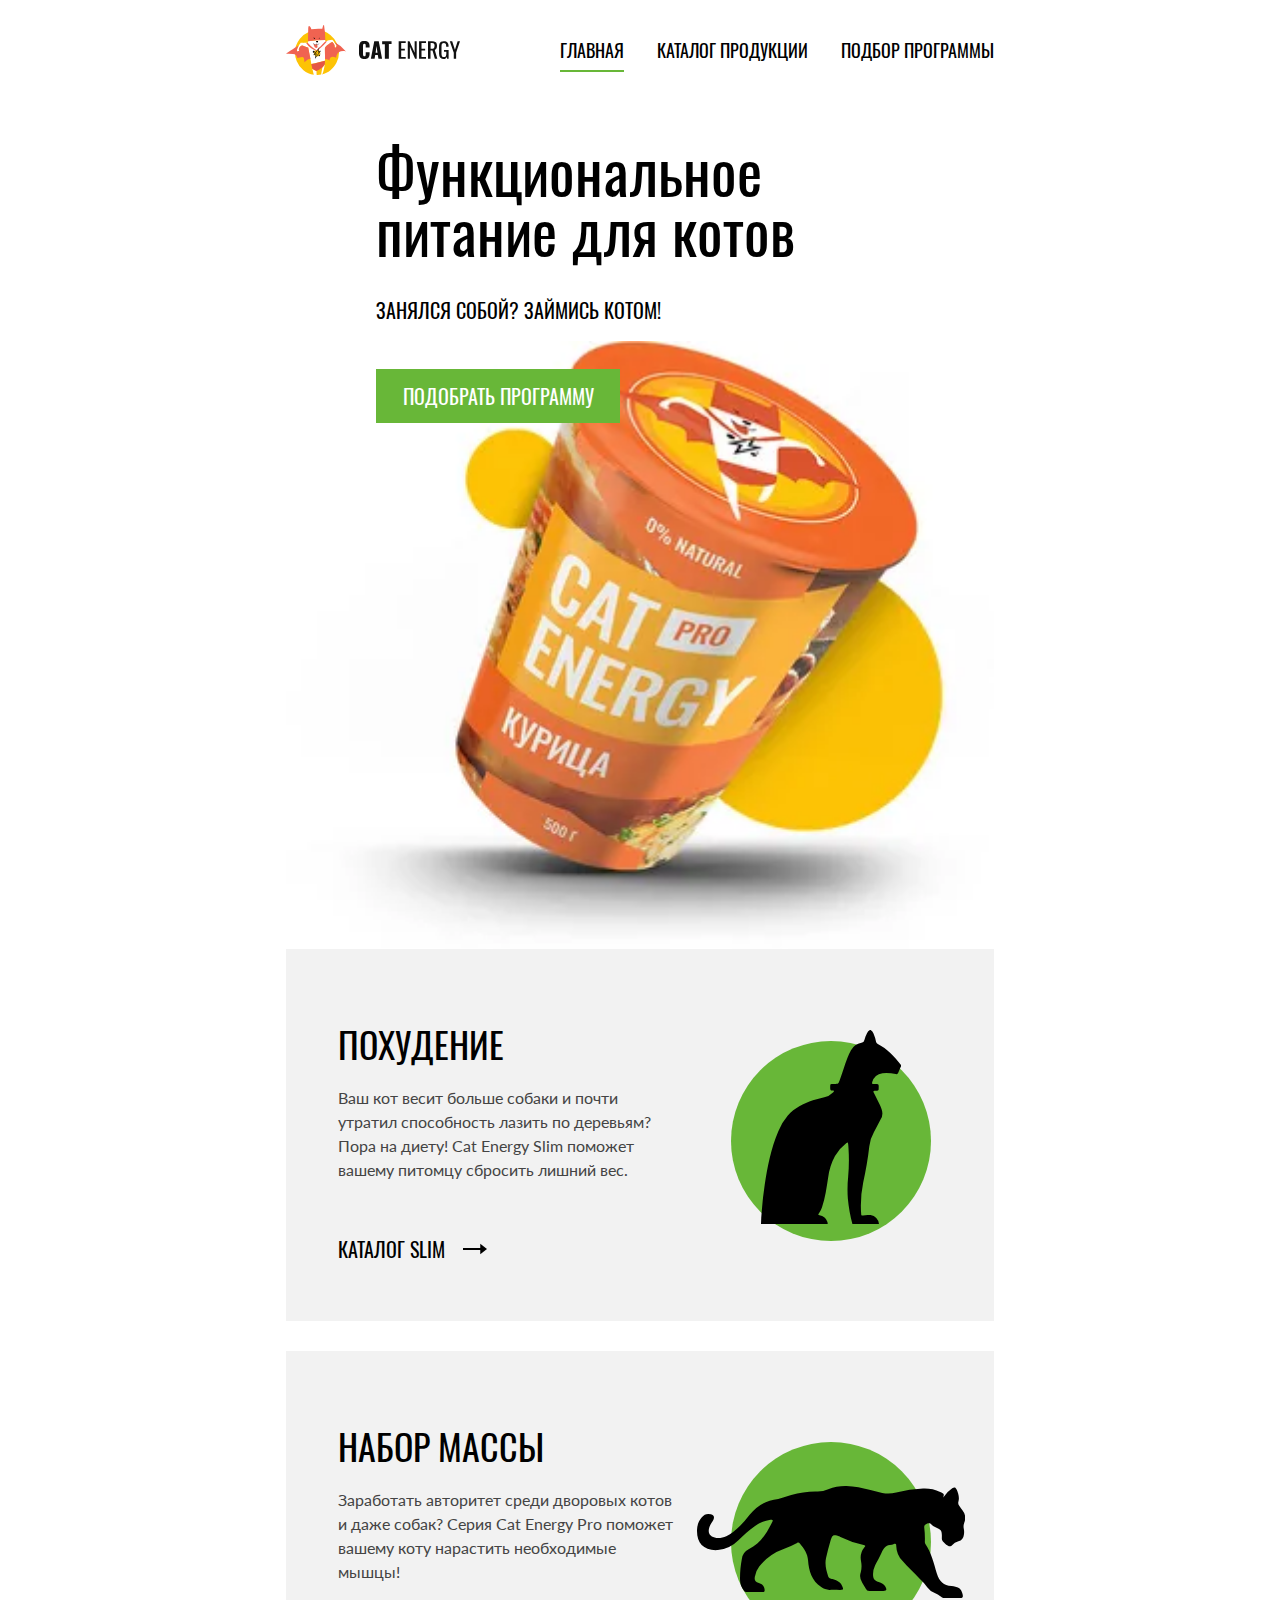
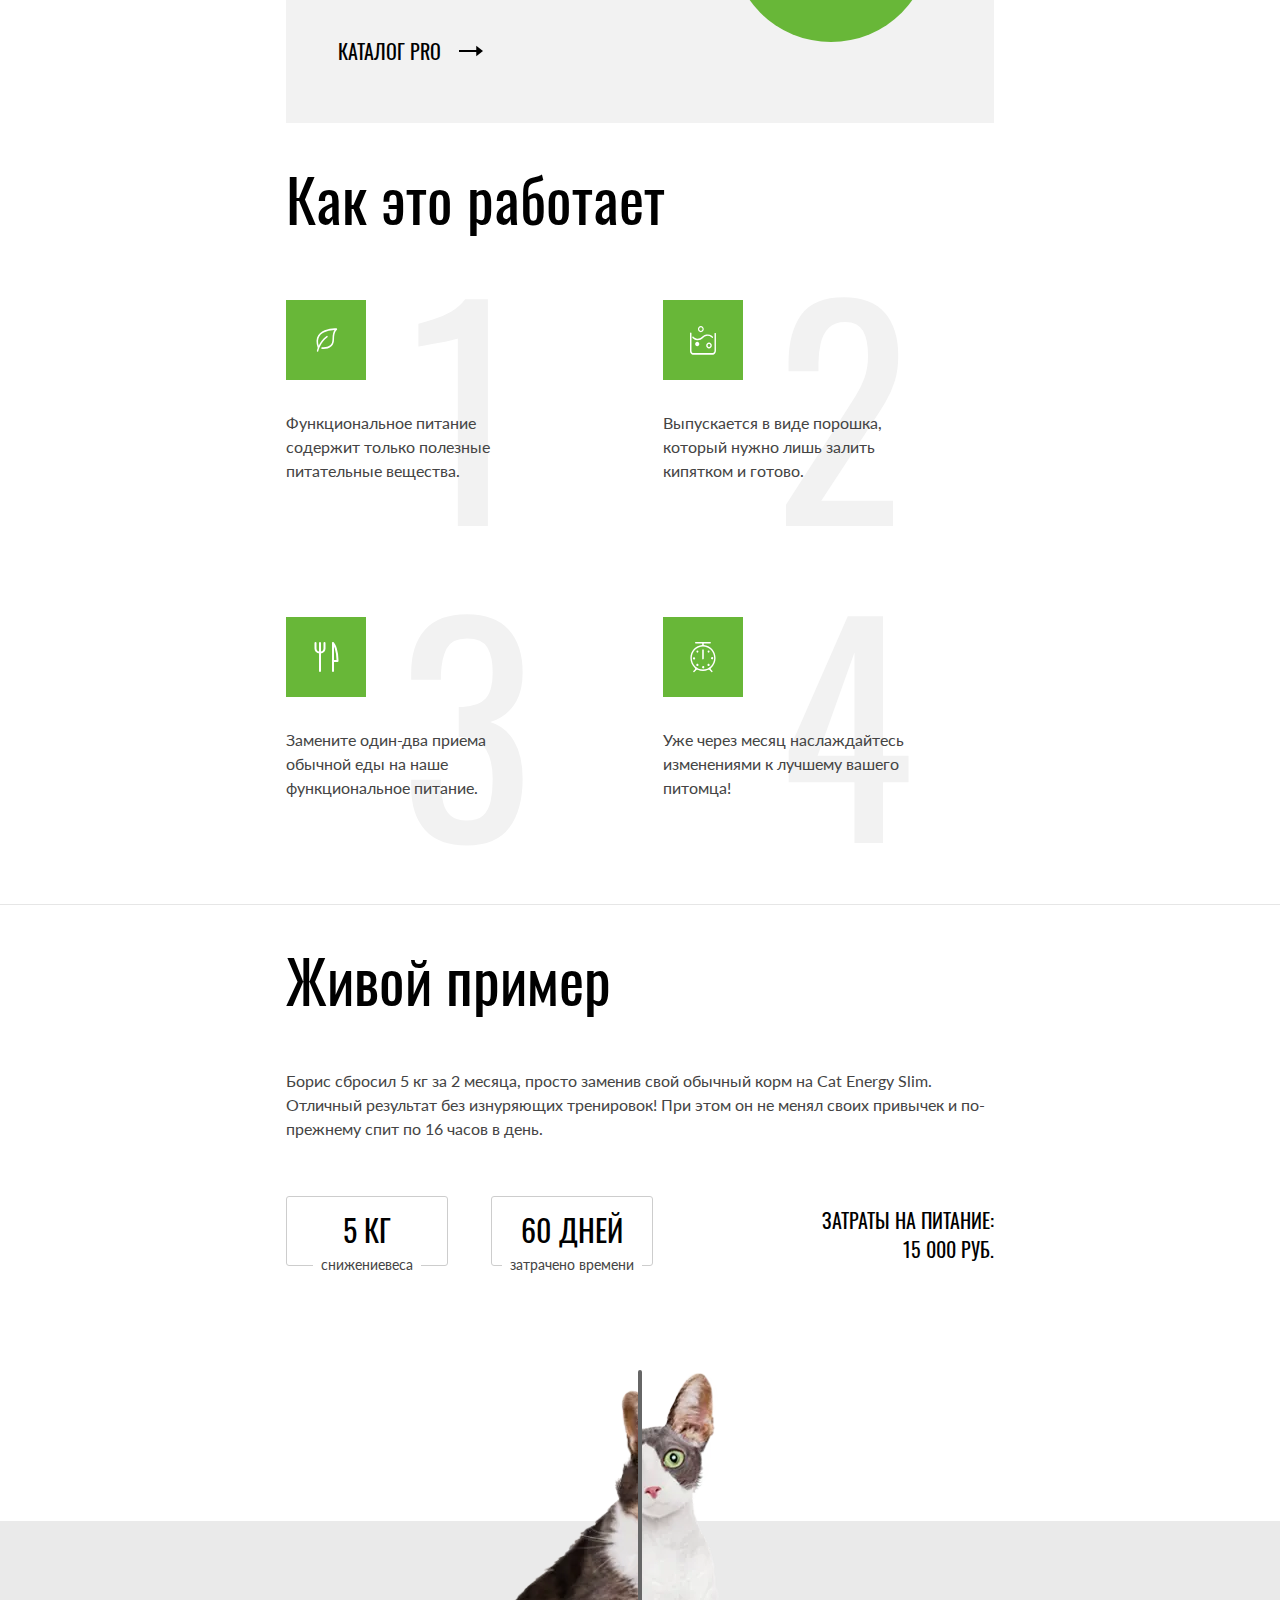
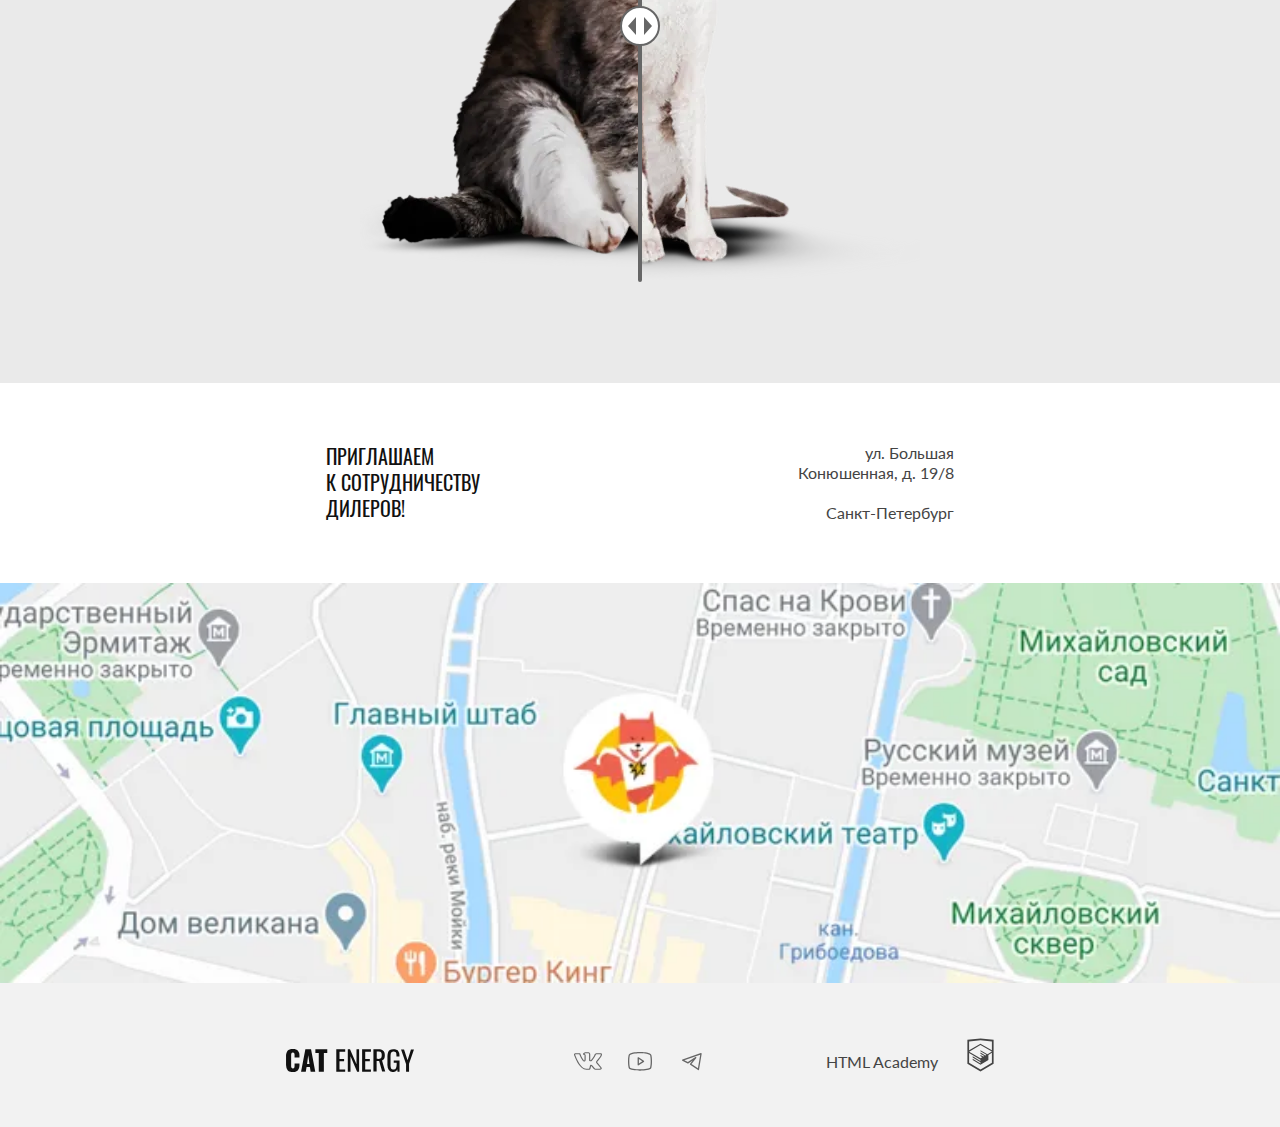
==== commit 5c339a7c: "Deploying to gh-pages from @ DudnikovDS/2536743-cat-energy-32@1d2734c4e2844431147a7cfd70d4b50096d199" ====
--- a/index.html
+++ b/index.html
@@ -1 +1 @@
-<!DOCTYPE html><html class="page" lang="ru"><head><meta charset="UTF-8"><title>CAT ENERGY</title><meta name="viewport" content="width=device-width,initial-scale=1"><link rel="stylesheet" href="styles/styles.css"><link rel="icon" href="favicon.ico"><link rel="icon" href="favicons/icon.svg" type="image/svg+xml"><link rel="apple-touch-icon" href="favicons/apple-icon-180x180.png"><link rel="manifest" href="manifest.webmanifest"><link rel="preload" href="../../fonts/oswald/oswaldregular.woff2" type="font/woff2" crossorigin="anonumous"><link rel="preload" href="../../fonts/lato/Lato-Regular.woff2" type="font/woff2" crossorigin="anonumous"><script src="scripts/index.js" defer="defer"></script></head><body class="page-body"><header class="page-body__header header"><a class="header__logo logo" href="index.html"><picture><source media="(min-width: 1440px)" srcset="images/logo-desktop.svg" width="70" height="59" type="image/svg+xml"><source media="(min-width: 768px)" srcset="images/logo-tablet.svg" width="60" height="50" type="image/svg+xml"><img class="logo__picture" src="images/logo-mobile.svg" alt="Логотип картинка." width="33" height="38"></picture><img class="logo__picture logo__picture--text" src="images/logo-text.svg" alt="Логотип текст." width="101" height="18"></a><nav class="header__nav main-navigation"><button class="main-navigation__button" type="button"><span class="visually-hidden">Показать меню</span></button><ul class="main-navigation__list main-navigation__list--hidden main-navigation__list--light"><li class="main-navigation__item"><a class="main-navigation__link main-navigation__link--current" href="#" aria-current="page">Главная</a></li><li class="main-navigation__item"><a class="main-navigation__link" href="catalog.html">Каталог продукции</a></li><li class="main-navigation__item"><a class="main-navigation__link" href="#">Подбор программы</a></li></ul></nav></header><main class="main"><section class="hero"><div class="hero__wrapper"><h1 class="hero__title">Функциональное<br>питание для котов</h1><p class="hero__slogan">Занялся собой? Займись котом!</p><picture><source media="(min-width: 1440px)" srcset="images/hero-fhoto-desktop@1x.webp, images/hero-fhoto-desktop@2x.webp 2x" width="552" height="499" type="image/webp"><source media="(min-width: 768px)" srcset="images/hero-fhoto-tablet@1x.webp, images/hero-fhoto-tablet@2x.webp 2x" width="709" height="609" type="image/webp"><source srcset="images/hero-fhoto-mobile@1x.webp, images/hero-fhoto-mobile@2x.webp 2x" width="280" height="270" type="image/webp"><source media="(min-width: 1440px)" srcset="images/hero-fhoto-desktop@1x.png, images/hero-fhoto-desktop@2x.png 2x" width="552" height="499" type="image/png"><source media="(min-width: 768px)" srcset="images/hero-fhoto-tablet@1x.png, images/hero-fhoto-tablet@2x.png 2x" width="709" height="609" type="image/png"><img class="hero__picture" src="images/hero-fhoto-mobile@1x.png" alt="Банка еды для кота Cat energy PRO курица." width="280" height="270" srcset="images/hero-fhoto-mobile@2x.png 2x"></picture><a class="hero__button button button--primary" href="#">Подобрать программу</a></div></section><section class="programs"><h2 class="visually-hidden">Программы</h2><article class="programs__item programs__item--slim"><h3 class="programs__title">Похудение</h3><p class="programs__description">Ваш кот весит больше собаки и почти утратил способность лазить по деревьям? Пора на диету! Cat Energy Slim поможет вашему питомцу сбросить лишний вес.</p><a class="programs__link" href="#">Каталог slim</a></article><article class="programs__item programs__item--pro"><h3 class="programs__title">Набор массы</h3><p class="programs__description">Заработать авторитет среди дворовых котов и даже собак? Серия Cat Energy Pro поможет вашему коту нарастить необходимые мышцы!</p><a class="programs__link" href="#">Каталог pro</a></article></section><section class="works"><h2 class="works__title">Как это работает</h2><ul class="works__list"><li class="works__item works__item--leaf">Функциональное питание содержит только полезные питательные вещества.</li><li class="works__item works__item--drink">Выпускается в виде порошка, который нужно лишь залить кипятком и готово.</li><li class="works__item works__item--tableware">Замените один-два приема обычной еды на наше функциональное питание.</li><li class="works__item works__item--clock">Уже через месяц наслаждайтесь изменениями к лучшему вашего питомца!</li></ul></section><section class="example"><div class="example__wrapper"><h2 class="example__title">Живой пример</h2><p class="example__description">Борис сбросил 5 кг за 2 месяца, просто заменив свой обычный корм на Cat Energy Slim. Отличный результат без изнуряющих тренировок! При этом он не менял своих привычек и по-прежнему спит по 16 часов в день.</p><ul class="example__stats"><li class="example__item"><span class="example__meaning">5 КГ</span> <span class="example__parameter">снижение<br class="example__parameter-shift">веса</span></li><li class="example__item"><span class="example__meaning">60 ДНЕЙ</span> <span class="example__parameter">затрачено времени</span></li></ul><p class="example__cost"><span class="example__cost-parameter">Затраты на питание:</span> <span class="example__cost-meaning">15 000 РУБ.</span></p><div class="example__compare"><div class="example__image-container-before"><picture><source media="(min-width: 768px)" srcset="images/cat-before-tablet@1x.webp, images/cat-before-tablet@2x.webp 2x" width="560" height="512" type="image/webp"><source srcset="images/cat-before-mobile@1x.webp, images/cat-before-mobile@2x.webp 2x" width="280" height="256" type="image/webp"><source media="(min-width: 768px)" srcset="images/cat-before-tablet@1x.png, images/cat-before-tablet@2x.png 2x" width="560" height="512" type="image/png"><img class="example__image example__image-before" src="images/cat-before-mobile@1x.png" alt="Кот до нашего питания." width="280" height="256" srcset="images/cat-before-mobile@2x.png 2x"></picture></div><button class="example__button" type="button"><span class="visually-hidden">Посмотреть разницу</span></button><div class="example__image-container-after"><picture><source media="(min-width: 768px)" srcset="images/cat-after-tablet@1x.webp, images/cat-after-tablet@2x.webp 2x" width="560" height="512" type="image/webp"><source srcset="images/cat-after-mobile@1x.webp, images/cat-after-mobile@2x.webp 2x" width="280" height="256" type="image/webp"><source media="(min-width: 768px)" srcset="images/cat-after-tablet@1x.png, images/cat-after-tablet@2x.png 2x" width="560" height="512" type="image/png"><img class="example__image example__image-after" src="images/cat-after-mobile@1x.png" alt="Кот после нашего питания." width="280" height="256" srcset="images/cat-after-mobile@2x.png 2x"></picture></div></div></div></section><section class="contacts"><h2 class="visually-hidden">Контакты</h2><div class="contacts__wrapper"><p class="contacts__slogan">Приглашаем<br>к сотрудничеству<br>дилеров!</p><address class="contacts__address"><span class="contacts__address-name">ул. Большая<br>Конюшенная, д. 19/8</span> <span class="contacts__address-name">Санкт-Петербург</span></address></div><iframe class="contacts__map-interactive" src="https://www.google.com/maps/embed?pb=!1m18!1m12!1m3!1d3997.162788892918!2d30.318955098400224!3d59.9390880300428!2m3!1f0!2f0!3f0!3m2!1i1024!2i768!4f13.1!3m3!1m2!1s0x4696310fca145cc1%3A0x42b32648d8238007!2z0JHQvtC70YzRiNCw0Y8g0JrQvtC90Y7RiNC10L3QvdCw0Y8g0YPQuy4sIDE5LzgsINCh0LDQvdC60YIt0J_QtdGC0LXRgNCx0YPRgNCzLCAxOTExODY!5e0!3m2!1sru!2sru!4v1728132823657!5m2!1sru!2sru" width="600" height="450" style="border:0;" allowfullscreen="" loading="lazy" referrerpolicy="no-referrer-when-downgrade"></iframe></section></main><footer class="footer"><div class="footer__wrapper"><a class="footer__logo logo" href="index.html"><img class="logo__picture logo__picture--text" src="images/logo-text.svg" alt="Логотип." width="101" height="18"></a><ul class="footer__social-list social-list"><li class="social-list__item"><a class="social-list__link social-list__link--vk" href="#"><span class="visually-hidden">В контакте</span></a></li><li class="social-list__item"><a class="social-list__link social-list__link--youtube" href="#"><span class="visually-hidden">Youtube</span></a></li><li class="social-list__item"><a class="social-list__link social-list__link--tg" href="#"><span class="visually-hidden">Telegram</span></a></li></ul><a class="footer__htmlacademy-logo htmlacademy-logo" href="#"><span class="htmlacademy-logo__text">HTMLacademy</span> <span class="htmlacademy-logo__picture"></span></a></div></footer></body></html>+<!DOCTYPE html><html class="page" lang="ru"><head><meta charset="UTF-8"><title>CAT ENERGY</title><meta name="viewport" content="width=device-width,initial-scale=1"><link rel="stylesheet" href="styles/styles.css"><link rel="icon" href="favicon.ico"><link rel="icon" href="favicons/icon.svg" type="image/svg+xml"><link rel="apple-touch-icon" href="favicons/apple-icon-180x180.png"><link rel="manifest" href="manifest.webmanifest"><link rel="preload" href="../../fonts/oswald/oswaldregular.woff2" type="font/woff2" as="font" crossorigin="anonumous"><link rel="preload" href="../../fonts/lato/Lato-Regular.woff2" type="font/woff2" as="font" crossorigin="anonumous"><script src="scripts/index.js" defer="defer"></script></head><body class="page-body"><header class="page-body__header header"><a class="header__logo logo" href="index.html"><picture><source media="(min-width: 1440px)" srcset="images/logo-desktop.svg" width="70" height="59" type="image/svg+xml"><source media="(min-width: 768px)" srcset="images/logo-tablet.svg" width="60" height="50" type="image/svg+xml"><img class="logo__picture" src="images/logo-mobile.svg" alt="Логотип картинка." width="33" height="38"></picture><picture><source media="(min-width: 1440px)" srcset="images/logo-text.svg" width="118" height="21" type="image/svg+xml"><img class="logo__picture logo__picture--text" src="images/logo-text.svg" alt="Логотип текст." width="101" height="18"></picture></a><nav class="header__nav main-navigation"><button class="main-navigation__button" type="button"><span class="visually-hidden">Показать меню</span></button><ul class="main-navigation__list main-navigation__list--hidden main-navigation__list--light"><li class="main-navigation__item"><a class="main-navigation__link main-navigation__link--current" href="#" aria-current="page">Главная</a></li><li class="main-navigation__item"><a class="main-navigation__link" href="catalog.html">Каталог продукции</a></li><li class="main-navigation__item"><a class="main-navigation__link" href="#">Подбор программы</a></li></ul></nav></header><main class="main"><section class="hero"><div class="hero__wrapper"><h1 class="hero__title">Функциональное<br>питание для котов</h1><p class="hero__slogan">Занялся собой? Займись котом!</p><picture><source media="(min-width: 1440px)" srcset="images/hero-fhoto-desktop@1x.webp, images/hero-fhoto-desktop@2x.webp 2x" width="552" height="499" type="image/webp"><source media="(min-width: 768px)" srcset="images/hero-fhoto-tablet@1x.webp, images/hero-fhoto-tablet@2x.webp 2x" width="709" height="609" type="image/webp"><source srcset="images/hero-fhoto-mobile@1x.webp, images/hero-fhoto-mobile@2x.webp 2x" width="280" height="270" type="image/webp"><source media="(min-width: 1440px)" srcset="images/hero-fhoto-desktop@1x.png, images/hero-fhoto-desktop@2x.png 2x" width="552" height="499" type="image/png"><source media="(min-width: 768px)" srcset="images/hero-fhoto-tablet@1x.png, images/hero-fhoto-tablet@2x.png 2x" width="709" height="609" type="image/png"><img class="hero__picture" src="images/hero-fhoto-mobile@1x.png" alt="Банка еды для кота Cat energy PRO курица." width="280" height="270" srcset="images/hero-fhoto-mobile@2x.png 2x"></picture><a class="hero__button button button--primary" href="#">Подобрать программу</a></div></section><section class="programs"><h2 class="visually-hidden">Программы</h2><article class="programs__item programs__item--slim"><h3 class="programs__title">Похудение</h3><p class="programs__description">Ваш кот весит больше собаки и почти утратил способность лазить по деревьям? Пора на диету! Cat Energy Slim поможет вашему питомцу сбросить лишний вес.</p><a class="programs__link" href="#">Каталог slim</a></article><article class="programs__item programs__item--pro"><h3 class="programs__title">Набор массы</h3><p class="programs__description">Заработать авторитет среди дворовых котов и даже собак? Серия Cat Energy Pro поможет вашему коту нарастить необходимые мышцы!</p><a class="programs__link" href="#">Каталог pro</a></article></section><section class="works"><h2 class="works__title">Как это работает</h2><ul class="works__list"><li class="works__item works__item--leaf">Функциональное питание содержит только полезные питательные вещества.</li><li class="works__item works__item--drink">Выпускается в виде порошка, который нужно лишь залить кипятком и готово.</li><li class="works__item works__item--tableware">Замените один-два приема обычной еды на наше функциональное питание.</li><li class="works__item works__item--clock">Уже через месяц наслаждайтесь изменениями к лучшему вашего питомца!</li></ul></section><section class="example"><div class="example__wrapper"><h2 class="example__title">Живой пример</h2><p class="example__description">Борис сбросил 5 кг за 2 месяца, просто заменив свой обычный корм на Cat Energy Slim. Отличный результат без изнуряющих тренировок! При этом он не менял своих привычек и по-прежнему спит по 16 часов в день.</p><ul class="example__stats"><li class="example__item"><span class="example__meaning">5 КГ</span> <span class="example__parameter">снижение<br class="example__parameter-shift">веса</span></li><li class="example__item"><span class="example__meaning">60 ДНЕЙ</span> <span class="example__parameter">затрачено времени</span></li></ul><p class="example__cost"><span class="example__cost-parameter">Затраты на питание:</span> <span class="example__cost-meaning">15 000 РУБ.</span></p><div class="example__compare"><div class="example__image-container-before"><picture><source media="(min-width: 768px)" srcset="images/cat-before-tablet@1x.webp, images/cat-before-tablet@2x.webp 2x" width="560" height="512" type="image/webp"><source srcset="images/cat-before-mobile@1x.webp, images/cat-before-mobile@2x.webp 2x" width="280" height="256" type="image/webp"><source media="(min-width: 768px)" srcset="images/cat-before-tablet@1x.png, images/cat-before-tablet@2x.png 2x" width="560" height="512" type="image/png"><img class="example__image example__image-before" src="images/cat-before-mobile@1x.png" alt="Кот до нашего питания." width="280" height="256" srcset="images/cat-before-mobile@2x.png 2x"></picture></div><button class="example__button" type="button"><span class="visually-hidden">Посмотреть разницу</span></button><div class="example__image-container-after"><picture><source media="(min-width: 768px)" srcset="images/cat-after-tablet@1x.webp, images/cat-after-tablet@2x.webp 2x" width="560" height="512" type="image/webp"><source srcset="images/cat-after-mobile@1x.webp, images/cat-after-mobile@2x.webp 2x" width="280" height="256" type="image/webp"><source media="(min-width: 768px)" srcset="images/cat-after-tablet@1x.png, images/cat-after-tablet@2x.png 2x" width="560" height="512" type="image/png"><img class="example__image example__image-after" src="images/cat-after-mobile@1x.png" alt="Кот после нашего питания." width="280" height="256" srcset="images/cat-after-mobile@2x.png 2x"></picture></div></div></div></section><section class="contacts"><h2 class="visually-hidden">Контакты</h2><div class="contacts__wrapper"><p class="contacts__slogan">Приглашаем<br>к сотрудничеству<br>дилеров!</p><address class="contacts__address"><span class="contacts__address-name">ул. Большая<br>Конюшенная, д. 19/8</span> <span class="contacts__address-name">Санкт-Петербург</span></address></div><iframe class="contacts__map-interactive" src="https://www.google.com/maps/embed?pb=!1m18!1m12!1m3!1d3997.162788892918!2d30.318955098400224!3d59.9390880300428!2m3!1f0!2f0!3f0!3m2!1i1024!2i768!4f13.1!3m3!1m2!1s0x4696310fca145cc1%3A0x42b32648d8238007!2z0JHQvtC70YzRiNCw0Y8g0JrQvtC90Y7RiNC10L3QvdCw0Y8g0YPQuy4sIDE5LzgsINCh0LDQvdC60YIt0J_QtdGC0LXRgNCx0YPRgNCzLCAxOTExODY!5e0!3m2!1sru!2sru!4v1728132823657!5m2!1sru!2sru" width="600" height="450" style="border:0;" allowfullscreen="" loading="lazy" referrerpolicy="no-referrer-when-downgrade"></iframe></section></main><footer class="footer"><div class="footer__wrapper"><a class="footer__logo logo" href="index.html"><img class="logo__picture logo__picture--text" src="images/logo-text.svg" alt="Логотип." width="128" height="24"></a><ul class="footer__social-list social-list"><li class="social-list__item"><a class="social-list__link social-list__link--vk" href="#"><span class="visually-hidden">В контакте</span></a></li><li class="social-list__item"><a class="social-list__link social-list__link--youtube" href="#"><span class="visually-hidden">Youtube</span></a></li><li class="social-list__item"><a class="social-list__link social-list__link--tg" href="#"><span class="visually-hidden">Telegram</span></a></li></ul><a class="footer__htmlacademy-logo htmlacademy-logo" href="#"><span class="htmlacademy-logo__text">HTML Academy</span> <span class="htmlacademy-logo__picture"></span></a></div></footer></body></html>--- a/styles/styles.css
+++ b/styles/styles.css
@@ -1 +1 @@
-@font-face{font-family:Oswald;src:url(../fonts/oswald/oswaldregular.woff2)format("woff2");font-weight:400;font-style:normal;font-display:swap}@font-face{font-family:Lato;src:url(../fonts/lato/Lato-Regular.woff2)format("woff2");font-weight:400;font-style:normal;font-display:swap}*,:before,:after{box-sizing:border-box}body{color:#444;margin:0;font-family:Lato,Arial,sans-serif;font-size:14px;line-height:18px}@media (width>=768px){body{font-size:16px;line-height:24px}}img{object-fit:contain;max-width:100%;height:auto;display:block}a{text-decoration:none}.visually-hidden{clip:rect(0 0 0 0);border:0;width:1px;height:1px;margin:-1px;padding:0;position:absolute;overflow:hidden}.button{color:#fff;text-align:center;text-transform:uppercase;background-color:#68b738;border:none;padding:10px 5px;font-family:Oswald,Arial,sans-serif;font-size:16px;line-height:20px;display:block}.button:hover{background-color:#5eaa2f}.button:active{color:#ffffff4d}.button:focus-visible{background-color:#5eaa2f;outline:none}.button:disabled{opacity:.2;pointer-events:none}.button--secondary{color:#444;background-color:#f2f2f2}.button--secondary:hover{background-color:#ebebeb}.button--secondary:active{color:#4444444d}.button--secondary:focus-visible{background-color:#ebebeb;outline:none}.page-body{grid-template-rows:auto 1fr auto;min-height:100vh;display:grid;overflow-x:hidden}@media (width>=1440px){.page-body .page-body__header{padding-top:0;position:absolute;top:55px;left:50%;transform:translate(-50%)}}.header{justify-content:space-between;align-items:center;width:280px;margin:0 auto;padding:13px 0 14px;display:flex}@media (width>=768px){.header{width:708px;padding:25px 0 0}}@media (width>=1440px){.header{z-index:4;width:1220px;padding-top:55px}}.logo{gap:56px;display:flex}@media (width>=768px){.logo{gap:13px}}.logo:hover{opacity:.8}.logo:focus-visible{opacity:.8;outline:none}.logo:active{opacity:.6}.main-navigation__list--hidden{display:none}.main-navigation__list{z-index:4;background-color:#fff;width:100%;margin:0;padding:0;list-style-type:none;position:absolute;top:65px;left:0%}@media (width>=768px){.main-navigation__list{flex-wrap:wrap;justify-content:flex-end;gap:33px;width:auto;max-width:500px;display:flex;position:static;transform:none}}@media (width>=1440px){.main-navigation__list{background-color:#0000;max-width:610px}}.main-navigation__item{border-top:1px solid #e6e6e6}@media (width>=768px){.main-navigation__item{border:none}}.main-navigation__link{color:#000;text-transform:uppercase;text-align:center;max-width:280px;margin:0 auto;padding:22px 0 24px;font-family:Oswald,Arial,sans-serif;font-size:20px;line-height:20px;display:block;position:relative}@media (width>=768px){.main-navigation__link{border:none;padding:12px 0 13px;font-size:18px;line-height:24px}}@media (width>=1440px){.main-navigation__link{font-size:20px;line-height:30px}}.main-navigation__link:hover{opacity:.6}.main-navigation__link:focus-visible{opacity:.6;outline:none}.main-navigation__link:active{opacity:.3}@media (width>=768px){.main-navigation__link--current:after{content:"";background-color:#68b738;width:100%;height:2px;display:block;position:absolute;bottom:3px;left:50%;transform:translate(-50%)}}@media (width>=1440px){.main-navigation__list--light{color:#fff}.main-navigation__link--current.main-navigation__list--light:after{background-color:#fff}}.main-navigation__button{cursor:pointer;background-color:#0000;background-image:url(../icons/stack.svg#button-open-menu);border:none;width:24px;height:24px;display:block}@media (width>=768px){.main-navigation__button{display:none}}.main-navigation__button:hover{opacity:.6}.main-navigation__button:focus-visible{opacity:.6;outline:none}.main-navigation__button:active{opacity:.3}.main-navigation__button--close{background-image:url(../icons/stack.svg#button-close);width:18px;height:18px}.main__title{color:#000;width:280px;margin:0 auto 41px;padding-top:27px;font-family:Oswald,Arial,sans-serif;font-size:36px;font-weight:400;line-height:36px;position:relative}@media (width<=767px){.main__title:before{content:"";background-color:#d9d9d9;width:100vh;height:1px;display:block;position:absolute;top:0;left:-400px}}@media (width>=768px){.main__title{width:708px;margin-bottom:84px;padding-top:65px;font-size:60px;line-height:60px}}@media (width>=1440px){.main__title{width:1220px;padding-top:74px}}.hero{background-image:-webkit-image-set(url(../images/hero-image-mobile@1x.webp) 1x type("image/webp"),url(../images/hero-image-mobile@2x.webp) 2x type("image/webp"),url(../images/hero-image-mobile@1x.jpg) 1x type("image/jpeg"),url(../images/hero-image-mobile@2x.jpg) 2x type("image/jpeg"));background-image:image-set("../images/hero-image-mobile@1x.webp" 1x type("image/webp"),"../images/hero-image-mobile@2x.webp" 2x type("image/webp"),"../images/hero-image-mobile@1x.jpg" 1x type("image/jpeg"),"../images/hero-image-mobile@2x.jpg" 2x type("image/jpeg"));background-position:top;background-repeat:no-repeat;background-size:auto 62.9%;margin-bottom:20px;position:relative}.hero:after{content:"";z-index:1;background-color:#68b738d9;width:100%;height:62.9%;display:block;position:absolute;top:0;right:0}.hero:before{content:"";z-index:-1;background-image:linear-gradient(90deg,#505055,#434247);width:100%;height:62.9%;display:block;position:absolute;top:0;right:0}@media (width>=768px){.hero{background-image:none;margin-bottom:0}.hero:after,.hero:before{content:"";width:0;height:0;display:block;position:absolute}}@media (width>=1440px){.hero{margin-bottom:82px}.hero:before{content:"";top:0;left:none;z-index:-1;background-image:-webkit-image-set(url(../images/hero-image-desktop@1x.webp) 1x type("image/webp"),url(../images/hero-image-desktop@2x.webp) 2x type("image/webp"),url(../images/hero-image-desktop@1x.jpg) 1x type("image/jpeg"),url(../images/hero-image-desktop@2x.jpg) 2x type("image/jpeg"));background-image:image-set("../images/hero-image-desktop@1x.webp" 1x type("image/webp"),"../images/hero-image-desktop@2x.webp" 2x type("image/webp"),"../images/hero-image-desktop@1x.jpg" 1x type("image/jpeg"),"../images/hero-image-desktop@2x.jpg" 2x type("image/jpeg"));background-position:10%;background-repeat:no-repeat;background-size:cover;width:50%;height:100%;display:block;position:absolute;right:0}.hero:after{content:"";z-index:1;background-color:#68b738d9;width:50%;height:100%;display:block;position:absolute;top:0;right:0}}.hero__wrapper{color:#fff;text-align:center;z-index:2;width:280px;margin:0 auto;padding-top:27px;font-family:Oswald,Arial,sans-serif;position:relative}@media (width>=768px){.hero__wrapper{text-align:left;width:708px;padding-top:65px}}@media (width>=1440px){.hero__wrapper{text-align:left;width:1220px;padding-top:143px;padding-bottom:290px}}.hero__title{margin:0 0 25px;font-size:36px;font-weight:400;line-height:36px}@media (width>=768px){.hero__title{color:#000;margin-bottom:40px;padding-left:90px;font-size:60px;line-height:60px}}@media (width>=1440px){.hero__title{padding:81px 660px 0 80px}}.hero__slogan{text-transform:uppercase;margin:0 0 29px;font-size:14px;line-height:14px}@media (width>=768px){.hero__slogan{color:#000;margin-bottom:21px;padding-left:90px;font-size:20px;line-height:20px}}@media (width>=1440px){.hero__slogan{margin-bottom:52px;padding-left:80px;padding-right:700px}}.hero__picture{display:block}@media (width>=1440px){.hero__picture{position:absolute;top:143px;left:447px}}@media (width>=768px){.hero__button{min-width:244px;padding:14px 20px;font-size:20px;line-height:26px;position:absolute;bottom:526px;left:90px}}@media (width>=1440px){.hero__button{bottom:234px;left:80px}}.programs{flex-direction:column;gap:20px;width:280px;margin:0 auto;display:flex}@media (width>=768px){.programs{gap:30px;width:708px}}@media (width>=1440px){.programs{flex-flow:wrap;gap:80px;width:1220px}}.programs__item{background-color:#f2f2f2;flex-direction:column;padding:30px 33px 18px 20px;display:flex;position:relative}@media (width>=768px){.programs__item{padding:77px 316px 57px 52px}}@media (width>=1440px){.programs__item{width:570px;padding:77px 61px 59px 52px}}.programs__title{color:#000;text-transform:uppercase;margin:0 0 29px;padding-left:70px;font-family:Oswald,Arial,sans-serif;font-size:24px;font-weight:400;line-height:37px}@media (width>=768px){.programs__title{margin-bottom:24px;padding-left:0;font-size:36px;line-height:36px}}@media (width>=1440px){.programs__title{margin-bottom:73px;padding-left:214px}}.programs__description{margin:0 0 42px;position:relative}@media (width<=767px){.programs__description:after{content:"";background-color:#d9d9d9;width:240px;height:1px;display:block;position:absolute;bottom:-23px;left:50%;transform:translate(-50%)}}@media (width>=768px){.programs__description{margin-bottom:52px}}@media (width>=1440px){.programs__description{margin-bottom:27px}}.programs__link{color:#000;text-transform:uppercase;justify-content:start;align-items:center;gap:15px;margin-top:auto;font-family:Oswald,Arial,sans-serif;font-size:16px;line-height:16px;display:flex;position:relative}@media (width>=768px){.programs__link{font-size:20px;line-height:30px}}.programs__link:after{content:"";transform-origin:0;background-image:url(../icons/stack.svg#arrow);width:24px;min-width:30px;height:12px;transition:transform .3s,opacity .3s;display:block;position:static}.programs__link:hover:after{transform:scaleX(1.33)}.programs__link:active{opacity:.3}.programs__item--slim:before{content:"";background-image:url(../icons/stack.svg#cat-slim);width:50px;height:53px;display:block;position:absolute;top:24px;left:20px}@media (width>=768px){.programs__item--slim:before{width:200px;height:211px;top:81px;left:445px}}@media (width>=1440px){.programs__item--slim:before{width:100px;height:106px;top:41px;left:52px}}.programs__item--pro:before{content:"";background-image:url(../icons/stack.svg#cat-pro);width:67px;height:50px;display:block;position:absolute;top:24px;left:13px}@media (width>=768px){.programs__item--pro:before{width:268px;height:200px;top:91px;left:411px}}@media (width>=1440px){.programs__item--pro:before{width:134px;height:100px;top:47px;left:33px}}.works{width:280px;margin:0 auto;padding-top:20px;padding-bottom:49px}@media (width>=768px){.works{width:708px;padding-top:45px;padding-bottom:47px}}@media (width>=1440px){.works{width:1220px;padding-top:71px;padding-bottom:69px}}.works__title{color:#000;margin:0 0 40px;font-family:Oswald,Arial,sans-serif;font-size:36px;font-weight:400;line-height:40px}@media (width>=768px){.works__title{margin-bottom:32px;font-size:60px;line-height:60px}}.works__list{counter-reset:ch1;row-gap:20px;margin:0;padding:0;list-style-type:none;display:grid}@media (width>=768px){.works__list{grid-template-columns:1fr 1fr;gap:37px 45px}}@media (width>=1440px){.works__list{grid-template-columns:245px 245px 245px 245px;column-gap:80px}}.works__item{grid-template-columns:60px 1fr;column-gap:20px;min-height:60px;display:grid;position:relative}.works__item:before{content:"";background-color:#68b738;width:60px;height:60px;display:block;position:static}@media (width>=768px){.works__item:before{width:80px;height:80px}.works__item{grid-template-rows:auto 1fr;grid-template-columns:none;gap:31px 0;min-height:280px;padding-top:40px;padding-bottom:57px}.works__item:after{content:"";counter-increment:ch1;content:counter(ch1);color:#f2f2f2;z-index:-2;width:auto;height:280px;font-family:Oswald,Arial,sans-serif;font-size:280px;line-height:280px;display:block;position:absolute;right:0}.works__item--leaf{width:230px}}.works__item--leaf:before{background-image:url(../icons/stack.svg#leaf);background-position:50%;background-repeat:no-repeat;background-size:25px 28px}@media (width>=768px){.works__item--drink{width:246px}}.works__item--drink:before{background-image:url(../icons/stack.svg#drink);background-position:50%;background-repeat:no-repeat;background-size:26px 29px}@media (width>=768px){.works__item--tableware{width:248px}}.works__item--tableware:before{background-image:url(../icons/stack.svg#tableware);background-position:50%;background-repeat:no-repeat;background-size:25px 30px}@media (width>=768px){.works__item--clock{width:250px}}.works__item--clock:before{background-image:url(../icons/stack.svg#clock);background-position:50%;background-repeat:no-repeat;background-size:26px 31px}.example{background-color:#eaeaea}@media (width>=768px){.example{background-color:#0000;background-image:linear-gradient(0deg,#eaeaea 462px,#0000 462px)}}@media (width>=768px) and (width<=1439px){.example:before{content:"";background-color:#e6e6e6;width:100%;height:1px;display:block;position:absolute}}.example__wrapper{row-gap:20px;width:280px;margin:0 auto;padding-top:25px;padding-bottom:40px;display:grid}@media (width>=768px){.example__wrapper{grid-template-columns:367px 1fr;width:708px;padding-top:45px;padding-bottom:101px}}@media (width>=1440px){.example__wrapper{grid-template-columns:436px 560px;column-gap:224px;width:1220px;padding-top:0;padding-bottom:75px}}.example__title{color:#000;margin:0 0 20px;font-family:Oswald,Arial,sans-serif;font-size:36px;font-weight:400;line-height:40px}@media (width>=768px){.example__title{grid-column:1/-1;margin-bottom:40px;font-size:60px;line-height:60px}}@media (width>=1440px){.example__title{grid-column:1/1;margin-bottom:126px}}.example__description{margin:0}@media (width>=768px){.example__description{grid-column:1/-1;margin-bottom:35px}}@media (width>=1440px){.example__description{grid-column:1/1;margin-bottom:49px}}.example__stats{text-align:center;grid-template-columns:1fr 1fr;column-gap:32px;margin:0 0 14px;padding:0;list-style-type:none;display:grid}@media (width>=768px){.example__stats{column-gap:43px;margin-bottom:84px}}@media (width>=1440px){.example__stats{grid-column:1/1;grid-template-columns:162px 162px;margin-bottom:40px}}.example__item{border:1px solid #cdcdcd;border-radius:3px;flex-direction:column;align-items:center;padding:14px 5px 17px;display:flex;position:relative}.example__meaning{color:#000;font-family:Oswald,Arial,sans-serif;font-size:24px;line-height:24px}@media (width>=768px){.example__meaning{font-size:30px;line-height:37px}}.example__parameter{background-color:#eaeaea;width:87px;padding:0 5px;font-size:12px;line-height:12px;position:absolute;bottom:-14px}@media (width>=768px){.example__parameter{background-color:#fff;width:auto;padding:0 8px;font-size:14px;line-height:14px;bottom:-7px}}@media (width>=1440px){.example__parameter{background-color:#eaeaea}}@media (width>=768px){.example__parameter-shift{display:none}}.example__cost{color:#000;justify-self:center;margin:0;font-family:Oswald,Arial,sans-serif;font-size:14px;line-height:20px}@media (width>=768px){.example__cost{flex-direction:column;justify-self:end;align-items:end;row-gap:9px;font-size:20px;line-height:20px;display:flex}}@media (width>=1440px){.example__cost{flex-direction:row;grid-column:1/2;justify-self:start;column-gap:63px}}.example__compare{grid-column:1/-1;grid-template-columns:1fr 4px 1fr;justify-self:center;justify-items:center;display:grid}@media (width>=768px){.example__compare{width:560px}}@media (width>=1440px){.example__compare{grid-area:1/2/5/-1;align-self:start}}.example__image-container-before{grid-area:1/1/2/4}.example__image-container-after{background-color:#eaeaea;grid-area:1/3/2/4;overflow:hidden}@media (width>=768px){.example__image-container-after{background-image:linear-gradient(0deg,#eaeaea 361px,#fff 361px)}}@media (width>=1440px){.example__image-container-after{background-image:linear-gradient(0deg,#eaeaea 377px,#fff 377px)}}.example__image-after{object-fit:cover;object-position:right;min-height:256px}@media (width>=768px){.example__image-after{min-height:512px}}.example__button{z-index:7;cursor:pointer;background-color:#666;border:none;border-radius:2px;grid-area:1/2/2/3;width:4px;height:100%;padding:0;display:block;position:relative}.example__button:hover{background-color:#68b738}.example__button:active{opacity:.6;background-color:#5eaa2f}.example__button:focus-visible{background-color:#68b738;outline:none}.example__button:before{content:"";background-color:#fff;border:2px solid #666;border-radius:50%;width:40px;height:40px;display:block;position:absolute;top:50%;left:50%;transform:translate(-50%,-50%)}.example__button:hover:before{border-color:#68b738}.example__button:active:before{border-color:#5eaa2f}.example__button:focus-visible:before{border-color:#68b738;outline:none}.example__button:after{content:"";background-color:#666;width:24px;height:18px;display:block;position:absolute;top:50%;left:50%;transform:translate(-50%,-50%);-webkit-mask-image:url(../icons/stack.svg#example-button-arrows);mask-image:url(../icons/stack.svg#example-button-arrows)}.example__button:hover:after{background-color:#68b738}.example__button:active:after{background-color:#5eaa2f}.example__button:focus-visible:after{background-color:#68b738;outline:none}.contacts{position:relative}.contacts__wrapper{grid-template-columns:1fr 1fr;width:280px;margin:0 auto;padding-top:26px;padding-bottom:26px;display:grid}@media (width>=768px){.contacts__wrapper{column-gap:70px;width:628px;padding-top:60px;padding-bottom:60px}}@media (width>=1440px){.contacts__wrapper{background-color:#fff;column-gap:87px;width:565px;padding:60px 78px 60px 80px;position:absolute;top:95px;left:110px}}.contacts__slogan{color:#111;text-transform:uppercase;margin:0;font-family:Oswald,Arial,sans-serif;font-size:16px;line-height:20px}@media (width>=768px){.contacts__slogan{justify-self:start;font-size:20px;line-height:26px}}.contacts__address{width:140px;font-style:normal;line-height:20px}@media (width>=768px){.contacts__address{flex-direction:column;justify-self:end;row-gap:20px;min-width:160px;line-height:20px;display:flex}}.contacts__map-interactive{background-color:#dbd46b;background-image:-webkit-image-set(url(../images/location-mobile@1x.webp) 1x type("image/webp"),url(../images/location-mobile@2x.webp) 2x type("image/webp"),url(../images/location-mobile@1x.png) 1x type("image/png"),url(../images/location-mobile@2x.png) 2x type("image/png"));background-image:image-set("../images/location-mobile@1x.webp" 1x type("image/webp"),"../images/location-mobile@2x.webp" 2x type("image/webp"),"../images/location-mobile@1x.png" 1x type("image/png"),"../images/location-mobile@2x.png" 2x type("image/png"));background-position:50%;background-repeat:no-repeat;background-size:cover;width:100%;height:362px;display:block}@media (width>=768px){.contacts__map-interactive{background-image:-webkit-image-set(url(../images/location-tablet@1x.webp) 1x type("image/webp"),url(../images/location-tablet@2x.webp) 2x type("image/webp"),url(../images/location-tablet@1x.png) 1x type("image/png"),url(../images/location-tablet@2x.png) 2x type("image/png"));background-image:image-set("../images/location-tablet@1x.webp" 1x type("image/webp"),"../images/location-tablet@2x.webp" 2x type("image/webp"),"../images/location-tablet@1x.png" 1x type("image/png"),"../images/location-tablet@2x.png" 2x type("image/png"));height:400px}}@media (width>=1440px){.contacts__map-interactive{background-image:-webkit-image-set(url(../images/location-desktop@1x.webp) 1x type("image/webp"),url(../images/location-desktop@2x.webp) 2x type("image/webp"),url(../images/location-desktop@1x.png) 1x type("image/png"),url(../images/location-desktop@2x.png) 2x type("image/png"));background-image:image-set("../images/location-desktop@1x.webp" 1x type("image/webp"),"../images/location-desktop@2x.webp" 2x type("image/webp"),"../images/location-desktop@1x.png" 1x type("image/png"),"../images/location-desktop@2x.png" 2x type("image/png"));height:400px}}.contacts__map{border:none;width:100%;display:block}.footer{background-color:#f2f2f2}.footer__wrapper{justify-items:center;gap:40px;width:280px;margin:0 auto;padding-top:40px;padding-bottom:40px;display:grid}@media (width>=768px){.footer__wrapper{grid-template-columns:1fr 1fr 1fr;align-items:center;width:708px}}@media (width>=1440px){.footer__wrapper{width:1220px}}.footer__logo{justify-content:center;width:100%;display:flex}@media (width<=767px){.footer__logo{position:relative}.footer__logo:after{content:"";background-color:#d9d9d9;width:280px;height:1px;display:block;position:absolute;bottom:-20px;left:0}}@media (width>=768px){.footer__logo{justify-content:start;justify-self:start}}@media (width<=767px){.footer__htmlacademy-logo{position:relative}.footer__htmlacademy-logo:before{content:"";background-color:#d9d9d9;width:280px;height:1px;display:block;position:absolute;top:-20px;left:0}}@media (width>=768px){.footer__htmlacademy-logo{justify-self:end}}.social-list{flex-wrap:wrap;justify-content:center;gap:24px;margin:0;padding:0;list-style-type:none;display:flex}.social-list__link{background-color:#666;width:28px;height:22px;display:block}.social-list__link:hover{background-color:#68b738}.social-list__link:active{opacity:.6}.social-list__link:focus-visible{background-color:#68b738;outline:none}.social-list__link--vk{-webkit-mask-image:url(../icons/stack.svg#vk);mask-image:url(../icons/stack.svg#vk)}.social-list__link--youtube{-webkit-mask-image:url(../icons/stack.svg#youtube);mask-image:url(../icons/stack.svg#youtube)}.social-list__link--tg{-webkit-mask-image:url(../icons/stack.svg#telegram);mask-image:url(../icons/stack.svg#telegram)}.htmlacademy-logo{justify-content:space-between;width:100%;display:flex}@media (width>=768px){.htmlacademy-logo{width:168px}}.htmlacademy-logo__picture{background-color:#444;width:27px;height:34px;display:block;-webkit-mask-image:url(../icons/stack.svg#logo-htmlacademy);mask-image:url(../icons/stack.svg#logo-htmlacademy)}.htmlacademy-logo__text{color:#444;font-family:Lato,Arial,sans-serif;font-size:16px;line-height:20px;display:block}.htmlacademy-logo:hover .htmlacademy-logo__picture{background-color:#68b738}.htmlacademy-logo:active .htmlacademy-logo__picture{opacity:.3}.htmlacademy-logo:focus-visible{outline:none}.htmlacademy-logo:focus-visible .htmlacademy-logo__picture{background-color:#68b738}.htmlacademy-logo:active .htmlacademy-logo__text{opacity:.3}.catalog__list{width:280px;margin:0 auto;padding:0;list-style-type:none}@media (width>=768px){.catalog__list{flex-flow:wrap;justify-content:space-between;row-gap:60px;width:708px;display:flex}}@media (width>=1440px){.catalog__list{justify-content:flex-start;gap:63px 80px;width:1220px}}@media (width<=767px){.catalog__item{position:relative}.catalog__item:after{content:"";background-color:#ebebeb;width:100vh;height:1px;display:block;position:absolute;top:0;left:-400px}}.catalog-item{grid-template:"img title""img properties"1fr"button button"/1fr 1fr;width:280px;min-height:209px;padding-top:20px;padding-bottom:25px;display:grid}@media (width>=768px){.catalog-item{background-image:linear-gradient(#0000 15.85%,#f2f2f2 15.85%);grid-template:"img""title""properties"1fr"button"/1fr;width:324px;min-height:511px;padding:10px 37px 40px}}@media (width>=1440px){.catalog-item{width:245px;padding:10px 37px 40px}}.catalog-item__link{grid-area:title;margin-bottom:14px}.catalog-item__link:hover{opacity:.6}.catalog-item__link:focus-visible{opacity:.6;outline:none}.catalog-item__link:active{opacity:.3}@media (width>=768px){.catalog-item__link{justify-self:center;margin-bottom:22px}}@media (width>=1440px){.catalog-item__link{margin-bottom:23px}}.catalog-item__title{color:#222;text-transform:uppercase;grid-area:title;width:76px;margin:0;font-family:Oswald,Arial,sans-serif;font-size:16px;font-weight:400;line-height:20px}@media (width>=768px){.catalog-item__title{text-align:center;width:136px;font-size:20px;line-height:24px}}.catalog-item__link-img{grid-area:img}.catalog-item__link-img:hover{opacity:.6}.catalog-item__link-img:focus-visible{opacity:.6;outline:none}.catalog-item__link-img:active{opacity:.3}@media (width>=768px){.catalog-item__link-img{justify-self:center;margin-bottom:22px}}@media (width>=1440px){.catalog-item__link-img{margin-bottom:12px}}.catalog-item__properties{grid-area:properties;margin:0;padding:0;font-size:12px;line-height:16px;list-style-type:none}@media (width>=768px){.catalog-item__properties{font-size:16px;line-height:20px}}.catalog-item__property{justify-content:space-between;display:flex;position:relative}@media (width>=768px){.catalog-item__property:after{content:"";background-color:#cdcdcd;width:100%;height:1px;display:block;position:absolute;bottom:-5px;left:0}.catalog-item__property:not(:last-child){margin-bottom:10px}}.catalog-item__button{grid-area:button}.catalog-item--more{flex-direction:column;align-items:center;padding-top:78px;display:flex;position:relative}.catalog-item--more:before{content:"";background-image:url(../icons/stack.svg#plus);width:30px;height:30px;display:block;position:absolute;top:25px;left:50%;transform:translate(-50%)}@media (width>=768px){.catalog-item--more{background-image:none;border:2px solid #d3d3d3;align-self:end;height:430px;min-height:430px;padding-top:160px}.catalog-item--more:before{width:60px;height:60px;top:50px}}.catalog-item__title--more{width:auto;margin-bottom:8px}@media (width>=768px){.catalog-item__title--more{margin-bottom:23px}}.catalog-item__more-description{text-align:center;margin:0 0 auto;font-size:12px;line-height:16px}@media (width>=768px){.catalog-item__more-description{font-size:16px;line-height:20px}}.catalog-item__button--more{width:100%}.catalog-add{width:280px;margin:0 auto;padding-top:25px;position:relative}@media (width>=768px){.catalog-add{width:708px;padding-top:74px}}@media (width>=1440px){.catalog-add{grid-template-columns:895px 245px;column-gap:80px;width:1220px;padding-top:71px;display:grid}}.catalog-add:after{content:"";background-color:#ebebeb;width:100vh;height:1px;display:block;position:absolute;top:0;left:-400px}.catalog-add__title{color:#000;width:266px;margin:0 0 36px;padding-right:30px;font-family:Oswald,Arial,sans-serif;font-size:24px;font-weight:400;line-height:24px;position:relative}.catalog-add__title:after{content:"";background-color:#68b738;width:100vh;height:2px;display:block;position:absolute;top:12px;left:266px}@media (width>=768px){.catalog-add__title{background-color:#fff;width:381px;margin-bottom:80px;padding-left:40px;padding-right:30px;font-size:32px;line-height:32px}.catalog-add__title:after{content:"";z-index:-2;background-color:#68b738;width:200vh;height:2px;display:block;position:absolute;top:16px;left:-400px}}@media (width>=1440px){.catalog-add__title{grid-column:1/3;width:456px;padding-left:40px;padding-right:30px;font-size:40px;line-height:40px;position:relative;left:-40px}.catalog-add__title:after{content:"";background-color:#68b738;width:400vh;height:2px;display:block;position:absolute;top:20px;left:-100vh}}.catalog-add__list{margin:0 0 35px;padding:0;list-style-type:none}@media (width>=768px){.catalog-add__list{margin-bottom:70px}}@media (width>=1440px){.catalog-add__list{margin-bottom:0}}.catalog-add-item{border-top:1px solid #cdcdcd;grid-template-columns:1fr 1fr;row-gap:14px;padding-top:13px;padding-bottom:19px;display:grid}@media (width>=768px){.catalog-add-item{grid-template-columns:3fr 2fr 1fr;row-gap:25px;padding:26px 38px 28px}}@media (width>=1440px){.catalog-add-item{grid-template-columns:2fr 1fr 1fr 244px;align-items:center;padding:15px 0 16px}}.catalog-add-item:last-of-type{border-bottom:1px solid #cdcdcd}.catalog-add-item__title{color:#222;text-transform:uppercase;grid-column:1/3;margin:0;font-family:Oswald,Arial,sans-serif;font-size:16px;font-weight:400;line-height:16px}@media (width>=768px){.catalog-add-item__title{grid-column:1/2;font-size:20px;line-height:20px}}.catalog-add-item__quantity{line-height:14px}@media (width>=768px){.catalog-add-item__quantity{justify-self:start;font-size:16px;line-height:20px}}.catalog-add-item__price{justify-self:end;line-height:14px}@media (width>=768px){.catalog-add-item__price{font-size:16px;line-height:20px}}@media (width>=1440px){.catalog-add-item__price{margin-right:40px}}.catalog-add-item__button{grid-column:1/3}@media (width>=768px){.catalog-add-item__button{grid-column:1/4}}@media (width>=1440px){.catalog-add-item__button{grid-column:4/5}}.promo{background-image:-webkit-linear-gradient(90deg,#68b738d9 0% 100%),-webkit-image-set(url(../images/promo-image-mobile@1x.webp) 1x type("image/webp"),url(../images/promo-image-mobile@2x.webp) 2x type("image/webp"),url(../images/promo-image-mobile@1x.jpg) 1x type("image/jpeg"),url(../images/promo-image-mobile@2x.jpg) 2x type("image/jpeg"));background-image:linear-gradient(90deg,#68b738d9 0% 100%),image-set("../images/promo-image-mobile@1x.webp" 1x type("image/webp"),"../images/promo-image-mobile@2x.webp" 2x type("image/webp"),"../images/promo-image-mobile@1x.jpg" 1x type("image/jpeg"),"../images/promo-image-mobile@2x.jpg" 2x type("image/jpeg"));background-position:50%;background-repeat:no-repeat;background-size:cover;justify-content:center;padding:187px 59px 20px 56px;display:flex;position:relative}.promo:before{content:"";background-image:url(../icons/stack.svg#gift);width:80px;height:83px;display:block;position:absolute;top:50px;left:50%;transform:translate(-50%)}@media (width>=768px){.promo:before{top:50%;left:77px;transform:translateY(-50%)}}@media (width>=1440px){.promo:before{top:56px;left:50%;transform:translate(-50%)}}@media (width>=768px){.promo{background-image:-webkit-linear-gradient(90deg,#68b738d9 0% 100%),-webkit-image-set(url(../images/promo-image-tablet@1x.webp) 1x type("image/webp"),url(../images/promo-image-tablet@2x.webp) 2x type("image/webp"),url(../images/promo-image-tablet@1x.jpg) 1x type("image/jpeg"),url(../images/promo-image-tablet@2x.jpg) 2x type("image/jpeg"));background-image:linear-gradient(90deg,#68b738d9 0% 100%),image-set("../images/promo-image-tablet@1x.webp" 1x type("image/webp"),"../images/promo-image-tablet@2x.webp" 2x type("image/webp"),"../images/promo-image-tablet@1x.jpg" 1x type("image/jpeg"),"../images/promo-image-tablet@2x.jpg" 2x type("image/jpeg"));align-items:center;padding:71px 125px 69px 421px}}@media (width>=1440px){.promo{background-image:-webkit-linear-gradient(90deg,#68b738d9 0% 100%),-webkit-image-set(url(../images/promo-image-desktop@1x.webp) 1x type("image/webp"),url(../images/promo-image-desktop@2x.webp) 2x type("image/webp"),url(../images/promo-image-desktop@1x.jpg) 1x type("image/jpeg"),url(../images/promo-image-desktop@2x.jpg) 2x type("image/jpeg"));background-image:linear-gradient(90deg,#68b738d9 0% 100%),image-set("../images/promo-image-desktop@1x.webp" 1x type("image/webp"),"../images/promo-image-desktop@2x.webp" 2x type("image/webp"),"../images/promo-image-desktop@1x.jpg" 1x type("image/jpeg"),"../images/promo-image-desktop@2x.jpg" 2x type("image/jpeg"));align-items:center;padding:185px 42px 43px}}.promo__description{color:#fff;text-align:center;margin:0;font-size:16px;line-height:20px}.subscribe{width:280px;margin:0 auto;padding-top:40px;padding-bottom:40px}@media (width>=768px){.subscribe{width:708px;padding-top:80px;padding-bottom:80px}}@media (width>=1440px){.subscribe{width:1220px;padding-top:96px;padding-bottom:104px}}.subscribe__title{color:#000;width:192px;margin:0 0 32px;padding-right:30px;font-family:Oswald,Arial,sans-serif;font-size:24px;font-weight:400;line-height:24px;position:relative}.subscribe__title:after{content:"";background-color:#68b738;width:100vh;height:2px;display:block;position:absolute;top:12px;left:192px}@media (width>=768px){.subscribe__title{background-color:#fff;width:282px;margin-bottom:66px;padding-left:40px;padding-right:30px;font-size:32px;line-height:32px}.subscribe__title:after{content:"";z-index:-2;background-color:#68b738;width:200vh;height:2px;display:block;position:absolute;top:16px;left:-400px}}@media (width>=1440px){.subscribe__title{width:333px;padding-left:40px;padding-right:30px;font-size:40px;line-height:40px;position:relative;left:-40px}.subscribe__title:after{content:"";background-color:#68b738;width:400vh;height:2px;display:block;position:absolute;top:20px;left:-100vh}}.subscribe__slogan{color:#000;text-align:center;margin:0 0 24px;font-family:Oswald,Arial,sans-serif;font-size:16px;line-height:24px}@media (width>=768px){.subscribe__slogan{font-size:24px;line-height:32px}}@media (width>=1440px){.subscribe__slogan{text-align:center;width:752px;margin-left:auto;margin-right:auto}}@media (width>=768px){.subscribe__form{display:flex}}@media (width>=1440px){.subscribe__form{width:752px;margin:0 auto}}.subscribe__email{color:#000;text-transform:uppercase;border:1px solid #e7e7e7;width:280px;margin-bottom:16px;padding:12px;font-family:Oswald,Arial,sans-serif;font-size:20px;line-height:30px}.subscribe__email:hover{border-color:#cdcdcd}.subscribe__email:focus-visible{border:2px solid #444;outline:none}@media (width>=768px){.subscribe__email{width:354px;margin-bottom:0}}@media (width>=1440px){.subscribe__email{width:398px}}.subscribe__button{cursor:pointer;width:280px;padding-top:15px;padding-bottom:15px;font-size:20px;line-height:26px}@media (width>=768px){.subscribe__button{width:354px}}+@font-face{font-family:Oswald;src:url(../fonts/oswald/oswaldregular.woff2)format("woff2");font-weight:400;font-style:normal;font-display:swap}@font-face{font-family:Lato;src:url(../fonts/lato/Lato-Regular.woff2)format("woff2");font-weight:400;font-style:normal;font-display:swap}*,:before,:after{box-sizing:border-box}body{color:#444;margin:0;font-family:Lato,Arial,sans-serif;font-size:14px;line-height:18px}@media (width>=768px){body{font-size:16px;line-height:24px}}img{object-fit:contain;max-width:100%;height:auto;display:block}a{text-decoration:none}.visually-hidden{clip:rect(0 0 0 0);border:0;width:1px;height:1px;margin:-1px;padding:0;position:absolute;overflow:hidden}.button{color:#fff;text-align:center;text-transform:uppercase;background-color:#68b738;border:none;padding:10px 5px;font-family:Oswald,Arial,sans-serif;font-size:16px;line-height:20px;display:block}.button:hover{background-color:#5eaa2f}.button:active{color:#ffffff4d}.button:focus-visible{background-color:#5eaa2f;outline:none}.button:disabled{opacity:.2;pointer-events:none}.button--secondary{color:#444;background-color:#f2f2f2}.button--secondary:hover{background-color:#ebebeb}.button--secondary:active{color:#4444444d}.button--secondary:focus-visible{background-color:#ebebeb;outline:none}.page-body{grid-template-rows:auto 1fr auto;min-height:100vh;display:grid;overflow-x:hidden}@media (width>=1440px){.page-body .page-body__header{padding-top:0;position:absolute;top:55px;left:50%;transform:translate(-50%)}}.header{justify-content:space-between;align-items:center;width:280px;margin:0 auto;padding:13px 0 14px;display:flex}@media (width>=768px){.header{width:708px;padding:25px 0 0}}@media (width>=1440px){.header{z-index:4;width:1220px;padding-top:55px}}.logo{align-items:center;gap:56px;display:flex}@media (width>=768px){.logo{gap:13px}}.logo:hover{opacity:.8}.logo:focus-visible{opacity:.8;outline:none}.logo:active{opacity:.6}.main-navigation__list--hidden{display:none}.main-navigation__list{z-index:4;background-color:#fff;width:100%;margin:0;padding:0;list-style-type:none;position:absolute;top:65px;left:0%}@media (width>=768px){.main-navigation__list{flex-wrap:wrap;justify-content:flex-end;gap:33px;width:auto;max-width:500px;display:flex;position:static;transform:none}}@media (width>=1440px){.main-navigation__list{background-color:#0000;max-width:610px}}.main-navigation__item{border-top:1px solid #e6e6e6}@media (width>=768px){.main-navigation__item{border:none}}.main-navigation__link{color:#000;text-transform:uppercase;text-align:center;max-width:280px;margin:0 auto;padding:22px 0 24px;font-family:Oswald,Arial,sans-serif;font-size:20px;line-height:20px;display:block;position:relative}@media (width>=768px){.main-navigation__link{border:none;padding:12px 0 13px;font-size:18px;line-height:24px}}@media (width>=1440px){.main-navigation__link{font-size:20px;line-height:30px}}.main-navigation__link:hover{opacity:.6}.main-navigation__link:focus-visible{opacity:.6;outline:none}.main-navigation__link:active{opacity:.3}@media (width>=768px){.main-navigation__link--current:after{content:"";background-color:#68b738;width:100%;height:2px;display:block;position:absolute;bottom:3px;left:50%;transform:translate(-50%)}}@media (width>=1440px){.main-navigation__list--light .main-navigation__link{color:#fff}.main-navigation__list--light .main-navigation__link--current:after{background-color:#fff}}.main-navigation__button{cursor:pointer;background-color:#0000;background-image:url(../icons/stack.svg#button-open-menu);border:none;width:24px;height:24px;display:block}@media (width>=768px){.main-navigation__button{display:none}}.main-navigation__button:hover{opacity:.6}.main-navigation__button:focus-visible{opacity:.6;outline:none}.main-navigation__button:active{opacity:.3}.main-navigation__button--close{background-image:url(../icons/stack.svg#button-close);width:18px;height:18px}.main__title{color:#000;width:280px;margin:0 auto 41px;padding-top:27px;font-family:Oswald,Arial,sans-serif;font-size:36px;font-weight:400;line-height:36px;position:relative}@media (width<=767px){.main__title:before{content:"";background-color:#d9d9d9;width:100vh;height:1px;display:block;position:absolute;top:0;left:-400px}}@media (width>=768px){.main__title{width:708px;margin-bottom:84px;padding-top:65px;font-size:60px;line-height:60px}}@media (width>=1440px){.main__title{width:1220px;padding-top:74px}}.hero{background-image:-webkit-image-set(url(../images/hero-image-mobile@1x.webp) 1x type("image/webp"),url(../images/hero-image-mobile@2x.webp) 2x type("image/webp"),url(../images/hero-image-mobile@1x.jpg) 1x type("image/jpeg"),url(../images/hero-image-mobile@2x.jpg) 2x type("image/jpeg"));background-image:image-set("../images/hero-image-mobile@1x.webp" 1x type("image/webp"),"../images/hero-image-mobile@2x.webp" 2x type("image/webp"),"../images/hero-image-mobile@1x.jpg" 1x type("image/jpeg"),"../images/hero-image-mobile@2x.jpg" 2x type("image/jpeg"));background-position:top;background-repeat:no-repeat;background-size:auto 62.9%;margin-bottom:20px;position:relative}.hero:after{content:"";z-index:1;background-color:#68b738d9;width:100%;height:62.9%;display:block;position:absolute;top:0;right:0}.hero:before{content:"";z-index:-1;background-image:linear-gradient(90deg,#505055,#434247);width:100%;height:62.9%;display:block;position:absolute;top:0;right:0}@media (width>=768px){.hero{background-image:none;margin-bottom:0}.hero:after,.hero:before{content:"";width:0;height:0;display:block;position:absolute}}@media (width>=1440px){.hero{margin-bottom:82px}.hero:before{content:"";top:0;left:none;z-index:-1;background-image:-webkit-image-set(url(../images/hero-image-desktop@1x.webp) 1x type("image/webp"),url(../images/hero-image-desktop@2x.webp) 2x type("image/webp"),url(../images/hero-image-desktop@1x.jpg) 1x type("image/jpeg"),url(../images/hero-image-desktop@2x.jpg) 2x type("image/jpeg"));background-image:image-set("../images/hero-image-desktop@1x.webp" 1x type("image/webp"),"../images/hero-image-desktop@2x.webp" 2x type("image/webp"),"../images/hero-image-desktop@1x.jpg" 1x type("image/jpeg"),"../images/hero-image-desktop@2x.jpg" 2x type("image/jpeg"));background-position:10%;background-repeat:no-repeat;background-size:cover;width:50%;height:100%;display:block;position:absolute;right:0}.hero:after{content:"";z-index:1;background-color:#68b738d9;width:50%;height:100%;display:block;position:absolute;top:0;right:0}}.hero__wrapper{color:#fff;text-align:center;z-index:2;width:280px;margin:0 auto;padding-top:27px;font-family:Oswald,Arial,sans-serif;position:relative}@media (width>=768px){.hero__wrapper{text-align:left;width:708px;padding-top:65px}}@media (width>=1440px){.hero__wrapper{text-align:left;width:1220px;padding-top:143px;padding-bottom:238px}}.hero__title{margin:0 0 25px;font-size:36px;font-weight:400;line-height:36px}@media (width>=768px){.hero__title{color:#000;margin-bottom:40px;padding-left:90px;font-size:60px;line-height:60px}}@media (width>=1440px){.hero__title{padding:81px 660px 0 80px}}.hero__slogan{text-transform:uppercase;margin:0 0 29px;font-size:14px;line-height:14px}@media (width>=768px){.hero__slogan{color:#000;margin-bottom:21px;padding-left:90px;font-size:20px;line-height:20px}}@media (width>=1440px){.hero__slogan{margin-bottom:52px;padding-left:80px;padding-right:700px}}.hero__picture{display:block}@media (width>=1440px){.hero__picture{position:absolute;top:143px;left:447px}}@media (width>=768px){.hero__button{min-width:244px;padding:14px 20px;font-size:20px;line-height:26px;position:absolute;bottom:526px;left:90px}}@media (width>=1440px){.hero__button{bottom:182px;left:80px}}.programs{flex-direction:column;gap:20px;width:280px;margin:0 auto;display:flex}@media (width>=768px){.programs{gap:30px;width:708px}}@media (width>=1440px){.programs{flex-flow:wrap;gap:80px;width:1220px}}.programs__item{background-color:#f2f2f2;flex-direction:column;min-height:266px;padding:30px 33px 18px 20px;display:flex;position:relative}@media (width>=768px){.programs__item{padding:77px 316px 57px 52px}}@media (width>=1440px){.programs__item{width:570px;padding:77px 61px 59px 52px}}.programs__title{color:#000;text-transform:uppercase;margin:0 0 29px;padding-left:70px;font-family:Oswald,Arial,sans-serif;font-size:24px;font-weight:400;line-height:37px}@media (width>=768px){.programs__title{margin-bottom:24px;padding-left:0;font-size:36px;line-height:36px}}@media (width>=1440px){.programs__title{margin-bottom:73px;padding-left:162px}}.programs__description{margin:0 0 42px;position:relative}@media (width<=767px){.programs__description:after{content:"";background-color:#d9d9d9;width:240px;height:1px;display:block;position:absolute;bottom:-23px;left:50%;transform:translate(-50%)}}@media (width>=768px){.programs__description{margin-bottom:52px}}@media (width>=1440px){.programs__description{margin-bottom:27px}}.programs__link{color:#000;text-transform:uppercase;justify-content:start;align-items:center;gap:15px;margin-top:auto;font-family:Oswald,Arial,sans-serif;font-size:16px;line-height:16px;display:flex;position:relative}@media (width>=768px){.programs__link{font-size:20px;line-height:30px}}.programs__link:after{content:"";transform-origin:0;background-image:url(../icons/stack.svg#arrow);width:24px;min-width:30px;height:12px;transition:transform .3s,opacity .3s;display:block;position:static}.programs__link:hover:after{transform:scaleX(1.33)}.programs__link:active{opacity:.3}.programs__item--slim:before{content:"";background-image:url(../icons/stack.svg#cat-slim);width:50px;height:53px;display:block;position:absolute;top:24px;left:20px}@media (width>=768px){.programs__item--slim:before{width:200px;height:211px;top:81px;left:445px}}@media (width>=1440px){.programs__item--slim:before{width:100px;height:106px;top:41px;left:52px}}.programs__item--pro:before{content:"";background-image:url(../icons/stack.svg#cat-pro);width:67px;height:50px;display:block;position:absolute;top:24px;left:13px}@media (width>=768px){.programs__item--pro:before{width:268px;height:200px;top:91px;left:411px}}@media (width>=1440px){.programs__item--pro:before{width:134px;height:100px;top:47px;left:33px}}.works{width:280px;margin:0 auto;padding-top:20px;padding-bottom:49px}@media (width>=768px){.works{width:708px;padding-top:45px;padding-bottom:47px}}@media (width>=1440px){.works{width:1220px;padding-top:71px;padding-bottom:69px}}.works__title{color:#000;margin:0 0 40px;font-family:Oswald,Arial,sans-serif;font-size:36px;font-weight:400;line-height:40px}@media (width>=768px){.works__title{margin-bottom:32px;font-size:60px;line-height:60px}}.works__list{counter-reset:ch1;row-gap:20px;margin:0;padding:0;list-style-type:none;display:grid}@media (width>=768px){.works__list{grid-template-columns:1fr 1fr;gap:37px 45px}}@media (width>=1440px){.works__list{grid-template-columns:245px 245px 245px 245px;column-gap:80px}}.works__item{grid-template-columns:60px 1fr;column-gap:20px;min-height:60px;display:grid;position:relative}.works__item:before{content:"";background-color:#68b738;width:60px;height:60px;display:block;position:static}@media (width>=768px){.works__item:before{width:80px;height:80px}.works__item{grid-template-rows:auto 1fr;grid-template-columns:none;gap:31px 0;min-height:280px;padding-top:40px;padding-bottom:57px}.works__item:after{content:"";counter-increment:ch1;content:counter(ch1);color:#f2f2f2;z-index:-2;width:auto;height:280px;font-family:Oswald,Arial,sans-serif;font-size:280px;line-height:280px;display:block;position:absolute;right:0}.works__item--leaf{width:230px}}.works__item--leaf:before{background-image:url(../icons/stack.svg#leaf);background-position:50%;background-repeat:no-repeat;background-size:25px 28px}@media (width>=768px){.works__item--drink{width:246px}}.works__item--drink:before{background-image:url(../icons/stack.svg#drink);background-position:50%;background-repeat:no-repeat;background-size:26px 29px}@media (width>=768px){.works__item--tableware{width:248px}}.works__item--tableware:before{background-image:url(../icons/stack.svg#tableware);background-position:50%;background-repeat:no-repeat;background-size:25px 30px}@media (width>=768px){.works__item--clock{width:250px}}.works__item--clock:before{background-image:url(../icons/stack.svg#clock);background-position:50%;background-repeat:no-repeat;background-size:26px 31px}.example{background-color:#eaeaea}@media (width>=768px){.example{background-color:#0000;background-image:linear-gradient(0deg,#eaeaea 462px,#0000 462px)}}@media (width>=768px) and (width<=1439px){.example:before{content:"";background-color:#e6e6e6;width:100%;height:1px;display:block;position:absolute}}.example__wrapper{row-gap:20px;width:280px;margin:0 auto;padding-top:25px;padding-bottom:40px;display:grid}@media (width>=768px){.example__wrapper{grid-template-columns:367px 1fr;width:708px;padding-top:45px;padding-bottom:101px}}@media (width>=1440px){.example__wrapper{grid-template-columns:436px 560px;column-gap:224px;width:1220px;padding-top:0;padding-bottom:77px}}.example__title{color:#000;margin:0 0 20px;font-family:Oswald,Arial,sans-serif;font-size:36px;font-weight:400;line-height:40px}@media (width>=768px){.example__title{grid-column:1/-1;margin-bottom:40px;font-size:60px;line-height:60px}}@media (width>=1440px){.example__title{grid-column:1/1;margin-bottom:126px}}.example__description{margin:0}@media (width>=768px){.example__description{grid-column:1/-1;margin-bottom:35px}}@media (width>=1440px){.example__description{grid-column:1/1;margin-bottom:49px}}.example__stats{text-align:center;grid-template-columns:1fr 1fr;column-gap:32px;margin:0 0 14px;padding:0;list-style-type:none;display:grid}@media (width>=768px){.example__stats{column-gap:43px;margin-bottom:84px}}@media (width>=1440px){.example__stats{grid-column:1/1;grid-template-columns:162px 162px;margin-bottom:40px}}.example__item{border:1px solid #cdcdcd;border-radius:3px;flex-direction:column;align-items:center;padding:14px 5px 17px;display:flex;position:relative}.example__meaning{color:#000;font-family:Oswald,Arial,sans-serif;font-size:24px;line-height:24px}@media (width>=768px){.example__meaning{font-size:30px;line-height:37px}}.example__parameter{background-color:#eaeaea;width:87px;padding:0 5px;font-size:12px;line-height:12px;position:absolute;bottom:-14px}@media (width>=768px){.example__parameter{background-color:#fff;width:auto;padding:0 8px;font-size:14px;line-height:14px;bottom:-7px}}@media (width>=1440px){.example__parameter{background-color:#eaeaea}}@media (width>=768px){.example__parameter-shift{display:none}}.example__cost{color:#000;text-transform:uppercase;justify-self:center;margin:0;font-family:Oswald,Arial,sans-serif;font-size:14px;line-height:20px}@media (width>=768px){.example__cost{flex-direction:column;justify-self:end;align-items:end;row-gap:9px;padding-top:14px;font-size:20px;line-height:20px;display:flex}}@media (width>=1440px){.example__cost{flex-direction:row;grid-column:1/2;justify-self:start;column-gap:63px;padding-top:0}}.example__compare{grid-column:1/-1;grid-template-columns:1fr 4px 1fr;justify-self:center;justify-items:center;display:grid}@media (width>=768px){.example__compare{width:560px}}@media (width>=1440px){.example__compare{grid-area:1/2/5/-1;align-self:start}}.example__image-container-before{grid-area:1/1/2/4}.example__image-container-after{background-color:#eaeaea;grid-area:1/3/2/4;overflow:hidden}@media (width>=768px){.example__image-container-after{background-image:linear-gradient(0deg,#eaeaea 361px,#fff 361px)}}@media (width>=1440px){.example__image-container-after{background-image:linear-gradient(0deg,#eaeaea 377px,#fff 377px)}}.example__image-after{object-fit:cover;object-position:right;min-height:256px}@media (width>=768px){.example__image-after{min-height:512px}}.example__button{z-index:7;cursor:pointer;background-color:#666;border:none;border-radius:2px;grid-area:1/2/2/3;width:4px;height:100%;padding:0;display:block;position:relative}.example__button:hover{background-color:#68b738}.example__button:active{opacity:.6;background-color:#5eaa2f}.example__button:focus-visible{background-color:#68b738;outline:none}.example__button:before{content:"";background-color:#fff;border:2px solid #666;border-radius:50%;width:40px;height:40px;display:block;position:absolute;top:50%;left:50%;transform:translate(-50%,-50%)}.example__button:hover:before{border-color:#68b738}.example__button:active:before{border-color:#5eaa2f}.example__button:focus-visible:before{border-color:#68b738;outline:none}.example__button:after{content:"";background-color:#666;width:24px;height:18px;display:block;position:absolute;top:50%;left:50%;transform:translate(-50%,-50%);-webkit-mask-image:url(../icons/stack.svg#example-button-arrows);mask-image:url(../icons/stack.svg#example-button-arrows)}.example__button:hover:after{background-color:#68b738}.example__button:active:after{background-color:#5eaa2f}.example__button:focus-visible:after{background-color:#68b738;outline:none}.contacts{position:relative}.contacts__wrapper{grid-template-columns:1fr 1fr;width:280px;margin:0 auto;padding-top:26px;padding-bottom:26px;display:grid}@media (width>=768px){.contacts__wrapper{column-gap:70px;width:628px;padding-top:60px;padding-bottom:60px}}@media (width>=1440px){.contacts__wrapper{background-color:#fff;column-gap:87px;width:565px;padding:60px 78px 60px 80px;position:absolute;top:95px;left:110px}}.contacts__slogan{color:#111;text-transform:uppercase;margin:0;font-family:Oswald,Arial,sans-serif;font-size:16px;line-height:20px}@media (width>=768px){.contacts__slogan{justify-self:start;font-size:20px;line-height:26px}}.contacts__address{width:140px;font-style:normal;line-height:20px}@media (width>=768px){.contacts__address{text-align:end;flex-direction:column;justify-self:end;row-gap:20px;min-width:160px;line-height:20px;display:flex}}.contacts__map-interactive{background-color:#dbd46b;background-image:-webkit-image-set(url(../images/location-mobile@1x.webp) 1x type("image/webp"),url(../images/location-mobile@2x.webp) 2x type("image/webp"),url(../images/location-mobile@1x.png) 1x type("image/png"),url(../images/location-mobile@2x.png) 2x type("image/png"));background-image:image-set("../images/location-mobile@1x.webp" 1x type("image/webp"),"../images/location-mobile@2x.webp" 2x type("image/webp"),"../images/location-mobile@1x.png" 1x type("image/png"),"../images/location-mobile@2x.png" 2x type("image/png"));background-position:50%;background-repeat:no-repeat;background-size:cover;width:100%;height:362px;display:block}@media (width>=768px){.contacts__map-interactive{background-image:-webkit-image-set(url(../images/location-tablet@1x.webp) 1x type("image/webp"),url(../images/location-tablet@2x.webp) 2x type("image/webp"),url(../images/location-tablet@1x.png) 1x type("image/png"),url(../images/location-tablet@2x.png) 2x type("image/png"));background-image:image-set("../images/location-tablet@1x.webp" 1x type("image/webp"),"../images/location-tablet@2x.webp" 2x type("image/webp"),"../images/location-tablet@1x.png" 1x type("image/png"),"../images/location-tablet@2x.png" 2x type("image/png"));height:400px}}@media (width>=1440px){.contacts__map-interactive{background-image:-webkit-image-set(url(../images/location-desktop@1x.webp) 1x type("image/webp"),url(../images/location-desktop@2x.webp) 2x type("image/webp"),url(../images/location-desktop@1x.png) 1x type("image/png"),url(../images/location-desktop@2x.png) 2x type("image/png"));background-image:image-set("../images/location-desktop@1x.webp" 1x type("image/webp"),"../images/location-desktop@2x.webp" 2x type("image/webp"),"../images/location-desktop@1x.png" 1x type("image/png"),"../images/location-desktop@2x.png" 2x type("image/png"));height:400px}}.contacts__map{border:none;width:100%;display:block}.footer{background-color:#f2f2f2}.footer__wrapper{justify-items:center;gap:40px;width:280px;margin:0 auto;padding-top:40px;padding-bottom:40px;display:grid}@media (width>=768px){.footer__wrapper{grid-template-columns:1fr 1fr 1fr;align-items:end;width:708px;padding-top:55px;padding-bottom:55px}}@media (width>=1440px){.footer__wrapper{width:1220px;padding-top:66px;padding-bottom:66px}}.footer__logo{justify-content:center;width:100%;display:flex}@media (width<=767px){.footer__logo{position:relative}.footer__logo:after{content:"";background-color:#d9d9d9;width:280px;height:1px;display:block;position:absolute;bottom:-20px;left:0}}@media (width>=768px){.footer__logo{justify-content:start;justify-self:start}}@media (width<=767px){.footer__htmlacademy-logo{position:relative}.footer__htmlacademy-logo:before{content:"";background-color:#d9d9d9;width:280px;height:1px;display:block;position:absolute;top:-20px;left:0}}@media (width>=768px){.footer__htmlacademy-logo{justify-self:end}}.social-list{flex-wrap:wrap;justify-content:center;gap:24px;margin:0;padding:0;list-style-type:none;display:flex}.social-list__link{background-color:#666;width:28px;height:22px;display:block}.social-list__link:hover{background-color:#68b738}.social-list__link:active{opacity:.6}.social-list__link:focus-visible{background-color:#68b738;outline:none}.social-list__link--vk{-webkit-mask-image:url(../icons/stack.svg#vk);mask-image:url(../icons/stack.svg#vk)}.social-list__link--youtube{-webkit-mask-image:url(../icons/stack.svg#youtube);mask-image:url(../icons/stack.svg#youtube)}.social-list__link--tg{-webkit-mask-image:url(../icons/stack.svg#telegram);mask-image:url(../icons/stack.svg#telegram)}.htmlacademy-logo{justify-content:space-between;align-items:center;width:100%;display:flex}@media (width>=768px){.htmlacademy-logo{align-items:end;width:168px}}.htmlacademy-logo__picture{background-color:#444;width:27px;height:34px;display:block;-webkit-mask-image:url(../icons/stack.svg#logo-htmlacademy);mask-image:url(../icons/stack.svg#logo-htmlacademy)}.htmlacademy-logo__text{color:#444;font-family:Lato,Arial,sans-serif;font-size:16px;line-height:20px;display:block}.htmlacademy-logo:hover .htmlacademy-logo__picture{background-color:#68b738}.htmlacademy-logo:active .htmlacademy-logo__picture{opacity:.3}.htmlacademy-logo:focus-visible{outline:none}.htmlacademy-logo:focus-visible .htmlacademy-logo__picture{background-color:#68b738}.htmlacademy-logo:active .htmlacademy-logo__text{opacity:.3}.catalog__list{width:280px;margin:0 auto;padding:0;list-style-type:none}@media (width>=768px){.catalog__list{flex-flow:wrap;justify-content:space-between;row-gap:60px;width:708px;display:flex}}@media (width>=1440px){.catalog__list{justify-content:flex-start;gap:63px 80px;width:1220px}}@media (width<=767px){.catalog__item{position:relative}.catalog__item:after{content:"";background-color:#ebebeb;width:100vh;height:1px;display:block;position:absolute;top:0;left:-400px}}.catalog-item{grid-template:"img title""img properties"1fr"button button"/1fr 1fr;width:280px;min-height:209px;padding-top:20px;padding-bottom:25px;display:grid}@media (width>=768px){.catalog-item{background-image:linear-gradient(#0000 15.85%,#f2f2f2 15.85%);grid-template:"img""title""properties"1fr"button"/1fr;width:324px;min-height:511px;padding:10px 37px 40px}}@media (width>=1440px){.catalog-item{width:245px;padding:10px 37px 40px}}.catalog-item__link{grid-area:title;margin-bottom:14px}.catalog-item__link:hover{opacity:.6}.catalog-item__link:focus-visible{opacity:.6;outline:none}.catalog-item__link:active{opacity:.3}@media (width>=768px){.catalog-item__link{justify-self:center;margin-bottom:22px}}@media (width>=1440px){.catalog-item__link{margin-bottom:23px}}.catalog-item__title{color:#222;text-transform:uppercase;grid-area:title;width:76px;margin:0;font-family:Oswald,Arial,sans-serif;font-size:16px;font-weight:400;line-height:20px}@media (width>=768px){.catalog-item__title{text-align:center;width:136px;font-size:20px;line-height:24px}}.catalog-item__link-img{grid-area:img}.catalog-item__link-img:hover{opacity:.6}.catalog-item__link-img:focus-visible{opacity:.6;outline:none}.catalog-item__link-img:active{opacity:.3}@media (width>=768px){.catalog-item__link-img{justify-self:center;margin-bottom:22px}}@media (width>=1440px){.catalog-item__link-img{margin-bottom:12px}}.catalog-item__properties{grid-area:properties;margin:0;padding:0;font-size:12px;line-height:16px;list-style-type:none}@media (width>=768px){.catalog-item__properties{font-size:16px;line-height:20px}}.catalog-item__property{justify-content:space-between;display:flex;position:relative}@media (width>=768px){.catalog-item__property:after{content:"";background-color:#cdcdcd;width:100%;height:1px;display:block;position:absolute;bottom:-5px;left:0}.catalog-item__property:not(:last-child){margin-bottom:10px}}.catalog-item__button{grid-area:button}.catalog-item--more{flex-direction:column;align-items:center;min-height:207px;padding-top:78px;display:flex;position:relative}.catalog-item--more:before{content:"";background-image:url(../icons/stack.svg#plus);width:30px;height:30px;display:block;position:absolute;top:25px;left:50%;transform:translate(-50%)}@media (width>=768px){.catalog-item--more{background-image:none;border:2px solid #d3d3d3;align-self:end;height:430px;min-height:430px;padding-top:160px}.catalog-item--more:before{width:60px;height:60px;top:50px}}.catalog-item__title--more{width:auto;margin-bottom:8px}@media (width>=768px){.catalog-item__title--more{margin-bottom:23px}}.catalog-item__more-description{text-align:center;margin:0 0 auto;font-size:12px;line-height:16px}@media (width>=768px){.catalog-item__more-description{font-size:16px;line-height:20px}}.catalog-item__button--more{width:100%}.catalog-add{width:280px;margin:0 auto;padding-top:25px;position:relative}@media (width>=768px){.catalog-add{width:708px;padding-top:74px}}@media (width>=1440px){.catalog-add{grid-template-columns:895px 245px;column-gap:80px;width:1220px;padding-top:71px;display:grid}}.catalog-add:after{content:"";background-color:#ebebeb;width:100vh;height:1px;display:block;position:absolute;top:0;left:-400px}.catalog-add__title{color:#000;width:266px;margin:0 0 36px;padding-right:30px;font-family:Oswald,Arial,sans-serif;font-size:24px;font-weight:400;line-height:24px;position:relative}.catalog-add__title:after{content:"";background-color:#68b738;width:100vh;height:2px;display:block;position:absolute;top:12px;left:266px}@media (width>=768px){.catalog-add__title{background-color:#fff;width:381px;margin-bottom:80px;padding-left:40px;padding-right:30px;font-size:32px;line-height:32px}.catalog-add__title:after{content:"";z-index:-2;background-color:#68b738;width:200vh;height:2px;display:block;position:absolute;top:16px;left:-400px}}@media (width>=1440px){.catalog-add__title{grid-column:1/3;width:456px;padding-left:40px;padding-right:30px;font-size:40px;line-height:40px;position:relative;left:-40px}.catalog-add__title:after{content:"";background-color:#68b738;width:400vh;height:2px;display:block;position:absolute;top:20px;left:-100vh}}.catalog-add__list{margin:0 0 35px;padding:0;list-style-type:none}@media (width>=768px){.catalog-add__list{margin-bottom:70px}}@media (width>=1440px){.catalog-add__list{margin-bottom:0}}.catalog-add-item{border-top:1px solid #cdcdcd;grid-template-columns:1fr 1fr;row-gap:14px;padding-top:13px;padding-bottom:18px;display:grid}@media (width>=768px){.catalog-add-item{grid-template-columns:3fr 2fr 1fr;row-gap:25px;padding:26px 38px 27px}}@media (width>=1440px){.catalog-add-item{grid-template-columns:2fr 1fr 1fr 244px;align-items:center;padding:15px 0 16px}}.catalog-add-item:last-of-type{border-bottom:1px solid #cdcdcd}.catalog-add-item__title{color:#222;text-transform:uppercase;grid-column:1/3;margin:0;font-family:Oswald,Arial,sans-serif;font-size:16px;font-weight:400;line-height:16px}@media (width>=768px){.catalog-add-item__title{grid-column:1/2;font-size:20px;line-height:20px}}.catalog-add-item__quantity{line-height:14px}@media (width>=768px){.catalog-add-item__quantity{justify-self:start;font-size:16px;line-height:20px}}.catalog-add-item__price{justify-self:end;line-height:14px}@media (width>=768px){.catalog-add-item__price{font-size:16px;line-height:20px}}@media (width>=1440px){.catalog-add-item__price{margin-right:40px}}.catalog-add-item__button{grid-column:1/3}@media (width>=768px){.catalog-add-item__button{grid-column:1/4}}@media (width>=1440px){.catalog-add-item__button{grid-column:4/5}}.promo{background-image:-webkit-linear-gradient(90deg,#68b738d9 0% 100%),-webkit-image-set(url(../images/promo-image-mobile@1x.webp) 1x type("image/webp"),url(../images/promo-image-mobile@2x.webp) 2x type("image/webp"),url(../images/promo-image-mobile@1x.jpg) 1x type("image/jpeg"),url(../images/promo-image-mobile@2x.jpg) 2x type("image/jpeg"));background-image:linear-gradient(90deg,#68b738d9 0% 100%),image-set("../images/promo-image-mobile@1x.webp" 1x type("image/webp"),"../images/promo-image-mobile@2x.webp" 2x type("image/webp"),"../images/promo-image-mobile@1x.jpg" 1x type("image/jpeg"),"../images/promo-image-mobile@2x.jpg" 2x type("image/jpeg"));background-position:50%;background-repeat:no-repeat;background-size:cover;justify-content:center;padding:187px 59px 43px 56px;display:flex;position:relative}.promo:before{content:"";background-image:url(../icons/stack.svg#gift);width:80px;height:83px;display:block;position:absolute;top:50px;left:50%;transform:translate(-50%)}@media (width>=768px){.promo:before{top:50%;left:77px;transform:translateY(-50%)}}@media (width>=1440px){.promo:before{top:56px;left:50%;transform:translate(-50%)}}@media (width>=768px){.promo{background-image:-webkit-linear-gradient(90deg,#68b738d9 0% 100%),-webkit-image-set(url(../images/promo-image-tablet@1x.webp) 1x type("image/webp"),url(../images/promo-image-tablet@2x.webp) 2x type("image/webp"),url(../images/promo-image-tablet@1x.jpg) 1x type("image/jpeg"),url(../images/promo-image-tablet@2x.jpg) 2x type("image/jpeg"));background-image:linear-gradient(90deg,#68b738d9 0% 100%),image-set("../images/promo-image-tablet@1x.webp" 1x type("image/webp"),"../images/promo-image-tablet@2x.webp" 2x type("image/webp"),"../images/promo-image-tablet@1x.jpg" 1x type("image/jpeg"),"../images/promo-image-tablet@2x.jpg" 2x type("image/jpeg"));align-items:center;padding:71px 125px 69px 421px}}@media (width>=1440px){.promo{background-image:-webkit-linear-gradient(90deg,#68b738d9 0% 100%),-webkit-image-set(url(../images/promo-image-desktop@1x.webp) 1x type("image/webp"),url(../images/promo-image-desktop@2x.webp) 2x type("image/webp"),url(../images/promo-image-desktop@1x.jpg) 1x type("image/jpeg"),url(../images/promo-image-desktop@2x.jpg) 2x type("image/jpeg"));background-image:linear-gradient(90deg,#68b738d9 0% 100%),image-set("../images/promo-image-desktop@1x.webp" 1x type("image/webp"),"../images/promo-image-desktop@2x.webp" 2x type("image/webp"),"../images/promo-image-desktop@1x.jpg" 1x type("image/jpeg"),"../images/promo-image-desktop@2x.jpg" 2x type("image/jpeg"));align-items:center;padding:185px 42px 43px}}.promo__description{color:#fff;text-align:center;margin:0;font-size:16px;line-height:20px}.subscribe{width:280px;margin:0 auto;padding-top:40px;padding-bottom:40px}@media (width>=768px){.subscribe{width:708px;padding-top:80px;padding-bottom:80px}}@media (width>=1440px){.subscribe{width:1220px;padding-top:96px;padding-bottom:104px}}.subscribe__title{color:#000;width:192px;margin:0 0 32px;padding-right:30px;font-family:Oswald,Arial,sans-serif;font-size:24px;font-weight:400;line-height:24px;position:relative}.subscribe__title:after{content:"";background-color:#68b738;width:100vh;height:2px;display:block;position:absolute;top:12px;left:192px}@media (width>=768px){.subscribe__title{background-color:#fff;width:282px;margin-bottom:66px;padding-left:40px;padding-right:30px;font-size:32px;line-height:32px}.subscribe__title:after{content:"";z-index:-2;background-color:#68b738;width:200vh;height:2px;display:block;position:absolute;top:16px;left:-400px}}@media (width>=1440px){.subscribe__title{width:333px;padding-left:40px;padding-right:30px;font-size:40px;line-height:40px;position:relative;left:-40px}.subscribe__title:after{content:"";background-color:#68b738;width:400vh;height:2px;display:block;position:absolute;top:20px;left:-100vh}}.subscribe__slogan{color:#000;text-align:center;margin:0 0 24px;font-family:Oswald,Arial,sans-serif;font-size:16px;line-height:24px}@media (width>=768px){.subscribe__slogan{width:632px;margin-left:auto;margin-right:auto;font-size:24px;line-height:32px}}@media (width>=1440px){.subscribe__slogan{text-align:center;width:752px;margin-left:auto;margin-right:auto}}@media (width>=768px){.subscribe__form{width:632px;margin-left:auto;margin-right:auto;display:flex}}@media (width>=1440px){.subscribe__form{width:752px;margin:0 auto}}.subscribe__email{color:#000;text-transform:uppercase;border:1px solid #e7e7e7;width:280px;margin-bottom:16px;padding:12px;font-family:Oswald,Arial,sans-serif;font-size:20px;line-height:30px}.subscribe__email:hover{border-color:#cdcdcd}.subscribe__email:focus-visible{border:2px solid #444;outline:none}@media (width>=768px){.subscribe__email{width:376px;margin-bottom:0}}@media (width>=1440px){.subscribe__email{width:496px}}.subscribe__button{cursor:pointer;width:280px;padding-top:15px;padding-bottom:15px;font-size:20px;line-height:26px}@media (width>=768px){.subscribe__button{width:256px}}